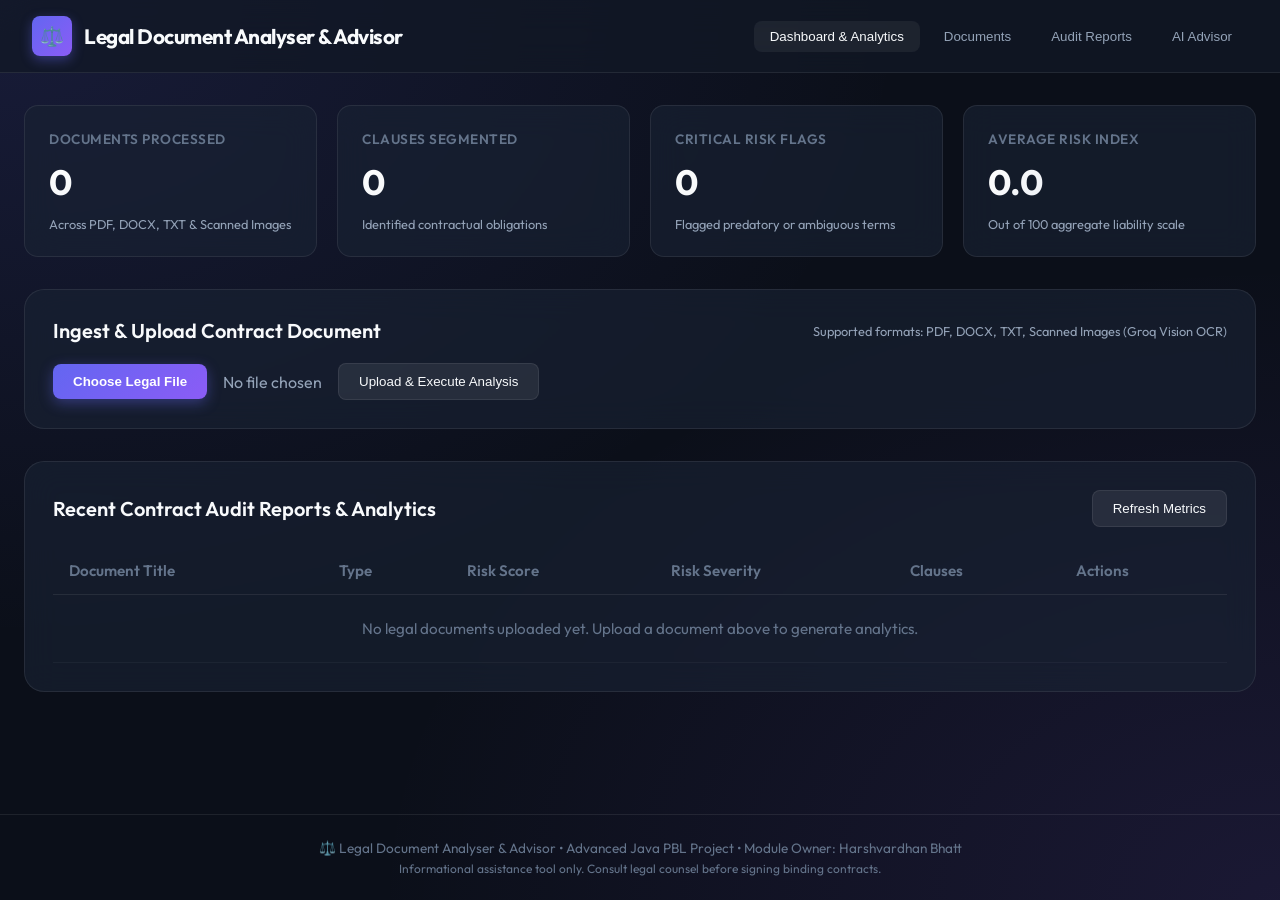
==== src/main/resources/static/index.html @ bd2c9f41 "feat(ui): create responsive dashboard shell, navigation bar, and analytics theme styles" ====
<!DOCTYPE html>
<html lang="en">
<head>
    <meta charset="UTF-8">
    <meta name="viewport" content="width=device-width, initial-scale=1.0">
    <title>Legal Document Analyser & Advisor | Dashboard & Audit Reports</title>
    <link rel="stylesheet" href="style.css">
</head>
<body>

    <!-- Header Navigation Bar -->
    <header class="app-header">
        <div class="brand">
            <div class="brand-icon">⚖️</div>
            <span>Legal Document Analyser & Advisor</span>
        </div>
        <nav class="nav-links">
            <button class="nav-btn active" id="nav-dashboard">Dashboard & Analytics</button>
            <button class="nav-btn" id="nav-documents">Documents</button>
            <button class="nav-btn" id="nav-reports">Audit Reports</button>
            <button class="nav-btn" id="nav-advisor">AI Advisor</button>
        </nav>
    </header>

    <!-- Main Container -->
    <main class="main-container">
        
        <!-- KPI Scorecards Grid -->
        <section class="kpi-grid">
            <div class="kpi-card">
                <span class="kpi-label">Documents Processed</span>
                <span class="kpi-value" id="kpi-total-docs">0</span>
                <span class="kpi-sub">Across PDF, DOCX, TXT & Scanned Images</span>
            </div>
            <div class="kpi-card">
                <span class="kpi-label">Clauses Segmented</span>
                <span class="kpi-value" id="kpi-total-clauses">0</span>
                <span class="kpi-sub">Identified contractual obligations</span>
            </div>
            <div class="kpi-card">
                <span class="kpi-label">Critical Risk Flags</span>
                <span class="kpi-value" id="kpi-high-risks" style="color: var(--status-high);">0</span>
                <span class="kpi-sub">Flagged predatory or ambiguous terms</span>
            </div>
            <div class="kpi-card">
                <span class="kpi-label">Average Risk Index</span>
                <span class="kpi-value" id="kpi-avg-score">0.0</span>
                <span class="kpi-sub">Out of 100 aggregate liability scale</span>
            </div>
        </section>

        <!-- Document Upload & Quick Analysis Section -->
        <section class="section-card">
            <div class="section-header">
                <h2 class="section-title">Ingest & Upload Contract Document</h2>
                <span class="kpi-sub">Supported formats: PDF, DOCX, TXT, Scanned Images (Groq Vision OCR)</span>
            </div>
            <div style="display: flex; gap: 16px; align-items: center;">
                <input type="file" id="file-upload-input" style="display: none;" accept=".pdf,.docx,.txt,.png,.jpg,.jpeg">
                <button class="btn-primary" onclick="document.getElementById('file-upload-input').click()">Choose Legal File</button>
                <span id="selected-file-name" style="color: var(--text-secondary);">No file chosen</span>
                <button class="btn-secondary" id="btn-upload-submit">Upload & Execute Analysis</button>
            </div>
        </section>

        <!-- Recent Documents & Audit Reports Table -->
        <section class="section-card">
            <div class="section-header">
                <h2 class="section-title">Recent Contract Audit Reports & Analytics</h2>
                <button class="btn-secondary" id="btn-refresh-analytics">Refresh Metrics</button>
            </div>
            <table class="custom-table">
                <thead>
                    <tr>
                        <th>Document Title</th>
                        <th>Type</th>
                        <th>Risk Score</th>
                        <th>Risk Severity</th>
                        <th>Clauses</th>
                        <th>Actions</th>
                    </tr>
                </thead>
                <tbody id="documents-table-body">
                    <tr>
                        <td colspan="6" style="text-align: center; color: var(--text-muted); padding: 24px;">
                            No legal documents uploaded yet. Upload a document above to generate analytics.
                        </td>
                    </tr>
                </tbody>
            </table>
        </section>

    </main>

    <!-- Footer -->
    <footer class="app-footer">
        <p>⚖️ Legal Document Analyser & Advisor • Advanced Java PBL Project • Module Owner: Harshvardhan Bhatt</p>
        <p style="font-size: 0.75rem; color: var(--text-muted); margin-top: 4px;">Informational assistance tool only. Consult legal counsel before signing binding contracts.</p>
    </footer>

    <script src="script.js"></script>
</body>
</html>
---- src/main/resources/static/style.css ----
/* 
 * Enterprise Glassmorphic Dark UI Design System
 * Authored by Harshvardhan Bhatt (Reports & Analytics Module Lead)
 */

@import url('https://fonts.googleapis.com/css2?family=Outfit:wght@300;400;500;600;700&family=JetBrains+Mono:wght@400;500&display=swap');

:root {
    --bg-primary: #0b0f19;
    --bg-surface: rgba(18, 24, 38, 0.75);
    --bg-card: rgba(26, 34, 52, 0.65);
    --bg-card-hover: rgba(34, 44, 68, 0.85);

    --border-color: rgba(255, 255, 255, 0.08);
    --border-highlight: rgba(99, 102, 241, 0.3);

    --accent-primary: #6366f1;
    --accent-glow: rgba(99, 102, 241, 0.4);
    --accent-secondary: #8b5cf6;

    --status-low: #10b981;
    --status-medium: #f59e0b;
    --status-high: #ef4444;
    --status-critical: #881337;

    --text-primary: #f8fafc;
    --text-secondary: #94a3b8;
    --text-muted: #64748b;

    --radius-sm: 8px;
    --radius-md: 14px;
    --radius-lg: 20px;

    --shadow-main: 0 10px 30px -5px rgba(0, 0, 0, 0.5);
    --backdrop-blur: blur(16px);
}

* {
    box-sizing: border-box;
    margin: 0;
    padding: 0;
}

body {
    font-family: 'Outfit', sans-serif;
    background-color: var(--bg-primary);
    background-image: 
        radial-gradient(at 0% 0%, rgba(99, 102, 241, 0.15) 0px, transparent 50%),
        radial-gradient(at 100% 100%, rgba(139, 92, 246, 0.12) 0px, transparent 50%);
    color: var(--text-primary);
    min-height: 100vh;
    display: flex;
    flex-direction: column;
}

/* Header & Navbar */
.app-header {
    background: var(--bg-surface);
    backdrop-filter: var(--backdrop-blur);
    border-bottom: 1px solid var(--border-color);
    padding: 16px 32px;
    display: flex;
    justify-content: space-between;
    align-items: center;
    position: sticky;
    top: 0;
    z-index: 100;
}

.brand {
    display: flex;
    align-items: center;
    gap: 12px;
    font-size: 1.3rem;
    font-weight: 700;
    letter-spacing: -0.5px;
}

.brand-icon {
    background: linear-gradient(135deg, var(--accent-primary), var(--accent-secondary));
    width: 40px;
    height: 40px;
    border-radius: var(--radius-sm);
    display: grid;
    place-items: center;
    font-size: 1.2rem;
    box-shadow: 0 4px 12px var(--accent-glow);
}

.nav-links {
    display: flex;
    gap: 8px;
}

.nav-btn {
    background: transparent;
    border: none;
    color: var(--text-secondary);
    padding: 8px 16px;
    border-radius: var(--radius-sm);
    font-weight: 500;
    cursor: pointer;
    transition: all 0.2s ease;
}

.nav-btn:hover, .nav-btn.active {
    color: var(--text-primary);
    background: rgba(255, 255, 255, 0.06);
}

/* Main Container */
.main-container {
    max-width: 1350px;
    width: 100%;
    margin: 32px auto;
    padding: 0 24px;
    display: flex;
    flex-direction: column;
    gap: 32px;
    flex: 1;
}

/* KPI Scorecards Grid */
.kpi-grid {
    display: grid;
    grid-template-columns: repeat(auto-fit, minmax(250px, 1fr));
    gap: 20px;
}

.kpi-card {
    background: var(--bg-card);
    backdrop-filter: var(--backdrop-blur);
    border: 1px solid var(--border-color);
    border-radius: var(--radius-md);
    padding: 24px;
    display: flex;
    flex-direction: column;
    gap: 12px;
    transition: transform 0.2s ease, border-color 0.2s ease;
}

.kpi-card:hover {
    transform: translateY(-4px);
    border-color: var(--border-highlight);
}

.kpi-label {
    font-size: 0.85rem;
    color: var(--text-muted);
    text-transform: uppercase;
    letter-spacing: 0.5px;
    font-weight: 600;
}

.kpi-value {
    font-size: 2.2rem;
    font-weight: 700;
    background: linear-gradient(135deg, #ffffff, #cbd5e1);
    -webkit-background-clip: text;
    -webkit-text-fill-color: transparent;
}

.kpi-sub {
    font-size: 0.8rem;
    color: var(--text-secondary);
}

/* Glass Section Container */
.section-card {
    background: var(--bg-card);
    backdrop-filter: var(--backdrop-blur);
    border: 1px solid var(--border-color);
    border-radius: var(--radius-lg);
    padding: 28px;
    display: flex;
    flex-direction: column;
    gap: 20px;
}

.section-header {
    display: flex;
    justify-content: space-between;
    align-items: center;
}

.section-title {
    font-size: 1.25rem;
    font-weight: 600;
}

/* Buttons */
.btn-primary {
    background: linear-gradient(135deg, var(--accent-primary), var(--accent-secondary));
    color: #fff;
    border: none;
    padding: 10px 20px;
    border-radius: var(--radius-sm);
    font-weight: 600;
    cursor: pointer;
    box-shadow: 0 4px 14px var(--accent-glow);
    transition: opacity 0.2s ease;
}

.btn-primary:hover {
    opacity: 0.9;
}

.btn-secondary {
    background: rgba(255, 255, 255, 0.08);
    color: var(--text-primary);
    border: 1px solid var(--border-color);
    padding: 10px 20px;
    border-radius: var(--radius-sm);
    font-weight: 500;
    cursor: pointer;
}

/* Status Badges */
.badge {
    padding: 4px 10px;
    border-radius: 20px;
    font-size: 0.75rem;
    font-weight: 600;
    display: inline-block;
}

.badge-low { background: rgba(16, 185, 129, 0.15); color: var(--status-low); }
.badge-medium { background: rgba(245, 158, 11, 0.15); color: var(--status-medium); }
.badge-high { background: rgba(239, 68, 68, 0.15); color: var(--status-high); }
.badge-critical { background: rgba(136, 19, 55, 0.3); color: #fda4af; }

/* Table styling */
.custom-table {
    width: 100%;
    border-collapse: collapse;
    font-size: 0.95rem;
}

.custom-table th {
    text-align: left;
    padding: 14px 16px;
    color: var(--text-muted);
    border-bottom: 1px solid var(--border-color);
    font-weight: 600;
}

.custom-table td {
    padding: 16px;
    border-bottom: 1px solid rgba(255, 255, 255, 0.04);
}

.custom-table tr:hover td {
    background: rgba(255, 255, 255, 0.02);
}

/* Footer */
.app-footer {
    text-align: center;
    padding: 24px;
    font-size: 0.85rem;
    color: var(--text-muted);
    border-top: 1px solid var(--border-color);
    margin-top: auto;
}
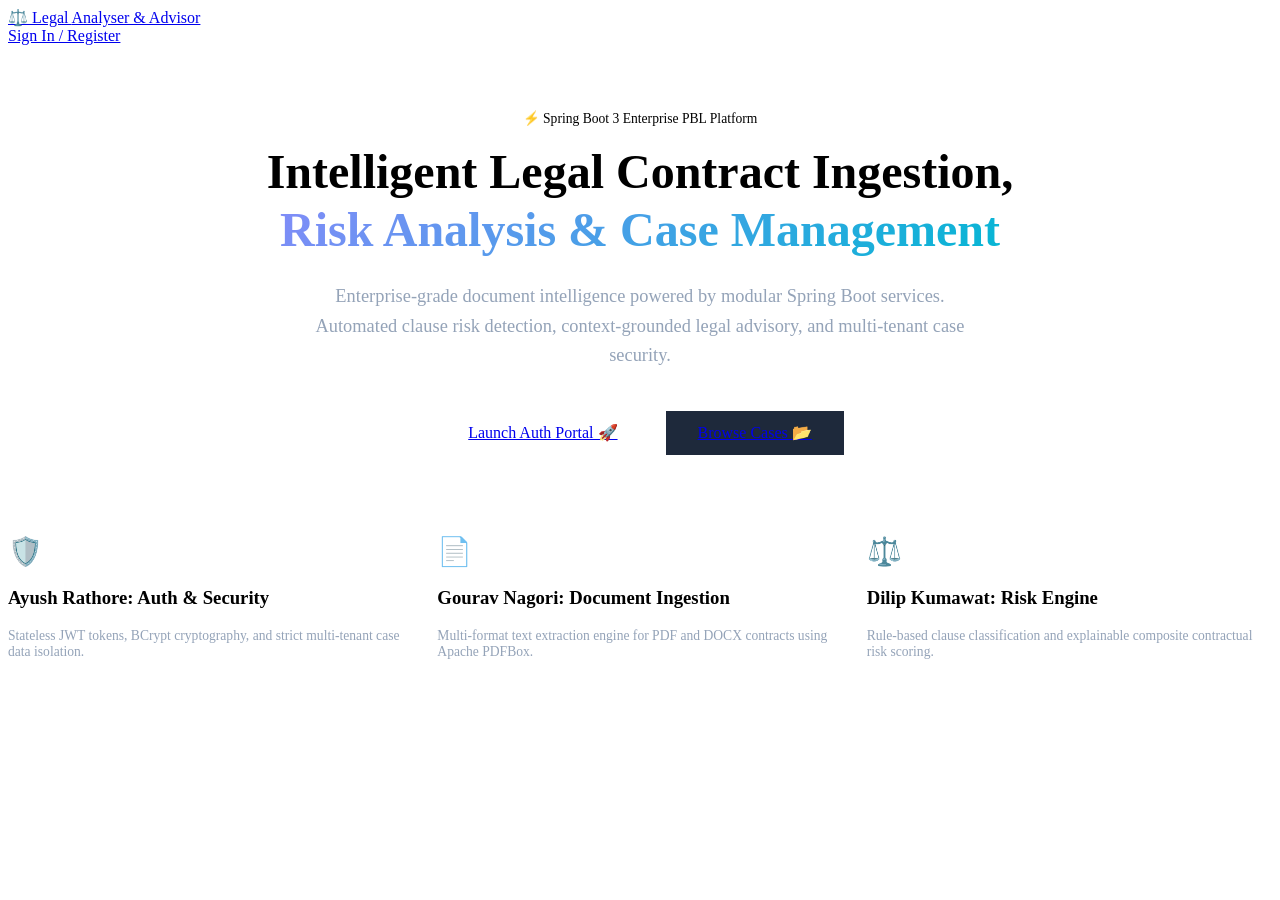
==== commit cefb9bb4: "feat(ui): add modern Auth & Case Management frontend client" ====
--- a/src/main/resources/static/index.html
+++ b/src/main/resources/static/index.html
@@ -3,101 +3,51 @@
 <head>
     <meta charset="UTF-8">
     <meta name="viewport" content="width=device-width, initial-scale=1.0">
-    <title>Legal Document Analyser & Advisor | Dashboard & Audit Reports</title>
-    <link rel="stylesheet" href="style.css">
+    <title>Legal Document Analyser & Advisor</title>
+    <link rel="stylesheet" href="/css/auth.css">
+    <link href="https://fonts.googleapis.com/css2?family=Inter:wght@400;500;600;700&display=swap" rel="stylesheet">
 </head>
 <body>
-
-    <!-- Header Navigation Bar -->
-    <header class="app-header">
-        <div class="brand">
-            <div class="brand-icon">⚖️</div>
-            <span>Legal Document Analyser & Advisor</span>
+    <header class="navbar">
+        <a href="/" class="brand">⚖️ Legal <span>Analyser & Advisor</span></a>
+        <div class="nav-links" id="nav-auth-slot">
+            <a href="/auth.html" class="btn-primary">Sign In / Register</a>
         </div>
-        <nav class="nav-links">
-            <button class="nav-btn active" id="nav-dashboard">Dashboard & Analytics</button>
-            <button class="nav-btn" id="nav-documents">Documents</button>
-            <button class="nav-btn" id="nav-reports">Audit Reports</button>
-            <button class="nav-btn" id="nav-advisor">AI Advisor</button>
-        </nav>
     </header>
 
-    <!-- Main Container -->
-    <main class="main-container">
-        
-        <!-- KPI Scorecards Grid -->
-        <section class="kpi-grid">
-            <div class="kpi-card">
-                <span class="kpi-label">Documents Processed</span>
-                <span class="kpi-value" id="kpi-total-docs">0</span>
-                <span class="kpi-sub">Across PDF, DOCX, TXT & Scanned Images</span>
+    <div class="main-container" style="text-align: center; margin-top: 4rem;">
+        <span class="badge badge-active" style="padding: 0.4rem 1rem; font-size: 0.85rem; margin-bottom: 1.5rem;">⚡ Spring Boot 3 Enterprise PBL Platform</span>
+        <h1 style="font-size: 3rem; font-weight: 800; max-width: 800px; margin: 1rem auto; line-height: 1.2;">
+            Intelligent Legal Contract Ingestion, <span style="background: linear-gradient(135deg, #818cf8, #06b6d4); -webkit-background-clip: text; -webkit-text-fill-color: transparent;">Risk Analysis & Case Management</span>
+        </h1>
+        <p style="color: #94a3b8; font-size: 1.15rem; max-width: 650px; margin: 1.5rem auto 2.5rem; line-height: 1.6;">
+            Enterprise-grade document intelligence powered by modular Spring Boot services. Automated clause risk detection, context-grounded legal advisory, and multi-tenant case security.
+        </p>
+
+        <div style="display: flex; justify-content: center; gap: 1rem;">
+            <a href="/auth.html" class="btn-primary" style="padding: 0.8rem 2rem; font-size: 1rem;">Launch Auth Portal 🚀</a>
+            <a href="/cases.html" class="btn-primary" style="padding: 0.8rem 2rem; font-size: 1rem; background: #1e293b; border: 1px solid var(--border-color);">Browse Cases 📂</a>
+        </div>
+
+        <div style="margin-top: 5rem; display: grid; grid-template-columns: repeat(auto-fit, minmax(260px, 1fr)); gap: 1.5rem; text-align: left;">
+            <div class="case-card">
+                <div style="font-size: 1.75rem; margin-bottom: 0.5rem;">🛡️</div>
+                <h3>Ayush Rathore: Auth & Security</h3>
+                <p style="color: #94a3b8; font-size: 0.85rem; margin-top: 0.5rem;">Stateless JWT tokens, BCrypt cryptography, and strict multi-tenant case data isolation.</p>
             </div>
-            <div class="kpi-card">
-                <span class="kpi-label">Clauses Segmented</span>
-                <span class="kpi-value" id="kpi-total-clauses">0</span>
-                <span class="kpi-sub">Identified contractual obligations</span>
+            <div class="case-card">
+                <div style="font-size: 1.75rem; margin-bottom: 0.5rem;">📄</div>
+                <h3>Gourav Nagori: Document Ingestion</h3>
+                <p style="color: #94a3b8; font-size: 0.85rem; margin-top: 0.5rem;">Multi-format text extraction engine for PDF and DOCX contracts using Apache PDFBox.</p>
             </div>
-            <div class="kpi-card">
-                <span class="kpi-label">Critical Risk Flags</span>
-                <span class="kpi-value" id="kpi-high-risks" style="color: var(--status-high);">0</span>
-                <span class="kpi-sub">Flagged predatory or ambiguous terms</span>
+            <div class="case-card">
+                <div style="font-size: 1.75rem; margin-bottom: 0.5rem;">⚖️</div>
+                <h3>Dilip Kumawat: Risk Engine</h3>
+                <p style="color: #94a3b8; font-size: 0.85rem; margin-top: 0.5rem;">Rule-based clause classification and explainable composite contractual risk scoring.</p>
             </div>
-            <div class="kpi-card">
-                <span class="kpi-label">Average Risk Index</span>
-                <span class="kpi-value" id="kpi-avg-score">0.0</span>
-                <span class="kpi-sub">Out of 100 aggregate liability scale</span>
-            </div>
-        </section>
+        </div>
+    </div>
 
-        <!-- Document Upload & Quick Analysis Section -->
-        <section class="section-card">
-            <div class="section-header">
-                <h2 class="section-title">Ingest & Upload Contract Document</h2>
-                <span class="kpi-sub">Supported formats: PDF, DOCX, TXT, Scanned Images (Groq Vision OCR)</span>
-            </div>
-            <div style="display: flex; gap: 16px; align-items: center;">
-                <input type="file" id="file-upload-input" style="display: none;" accept=".pdf,.docx,.txt,.png,.jpg,.jpeg">
-                <button class="btn-primary" onclick="document.getElementById('file-upload-input').click()">Choose Legal File</button>
-                <span id="selected-file-name" style="color: var(--text-secondary);">No file chosen</span>
-                <button class="btn-secondary" id="btn-upload-submit">Upload & Execute Analysis</button>
-            </div>
-        </section>
-
-        <!-- Recent Documents & Audit Reports Table -->
-        <section class="section-card">
-            <div class="section-header">
-                <h2 class="section-title">Recent Contract Audit Reports & Analytics</h2>
-                <button class="btn-secondary" id="btn-refresh-analytics">Refresh Metrics</button>
-            </div>
-            <table class="custom-table">
-                <thead>
-                    <tr>
-                        <th>Document Title</th>
-                        <th>Type</th>
-                        <th>Risk Score</th>
-                        <th>Risk Severity</th>
-                        <th>Clauses</th>
-                        <th>Actions</th>
-                    </tr>
-                </thead>
-                <tbody id="documents-table-body">
-                    <tr>
-                        <td colspan="6" style="text-align: center; color: var(--text-muted); padding: 24px;">
-                            No legal documents uploaded yet. Upload a document above to generate analytics.
-                        </td>
-                    </tr>
-                </tbody>
-            </table>
-        </section>
-
-    </main>
-
-    <!-- Footer -->
-    <footer class="app-footer">
-        <p>⚖️ Legal Document Analyser & Advisor • Advanced Java PBL Project • Module Owner: Harshvardhan Bhatt</p>
-        <p style="font-size: 0.75rem; color: var(--text-muted); margin-top: 4px;">Informational assistance tool only. Consult legal counsel before signing binding contracts.</p>
-    </footer>
-
-    <script src="script.js"></script>
+    <script src="/js/auth.js"></script>
 </body>
 </html>
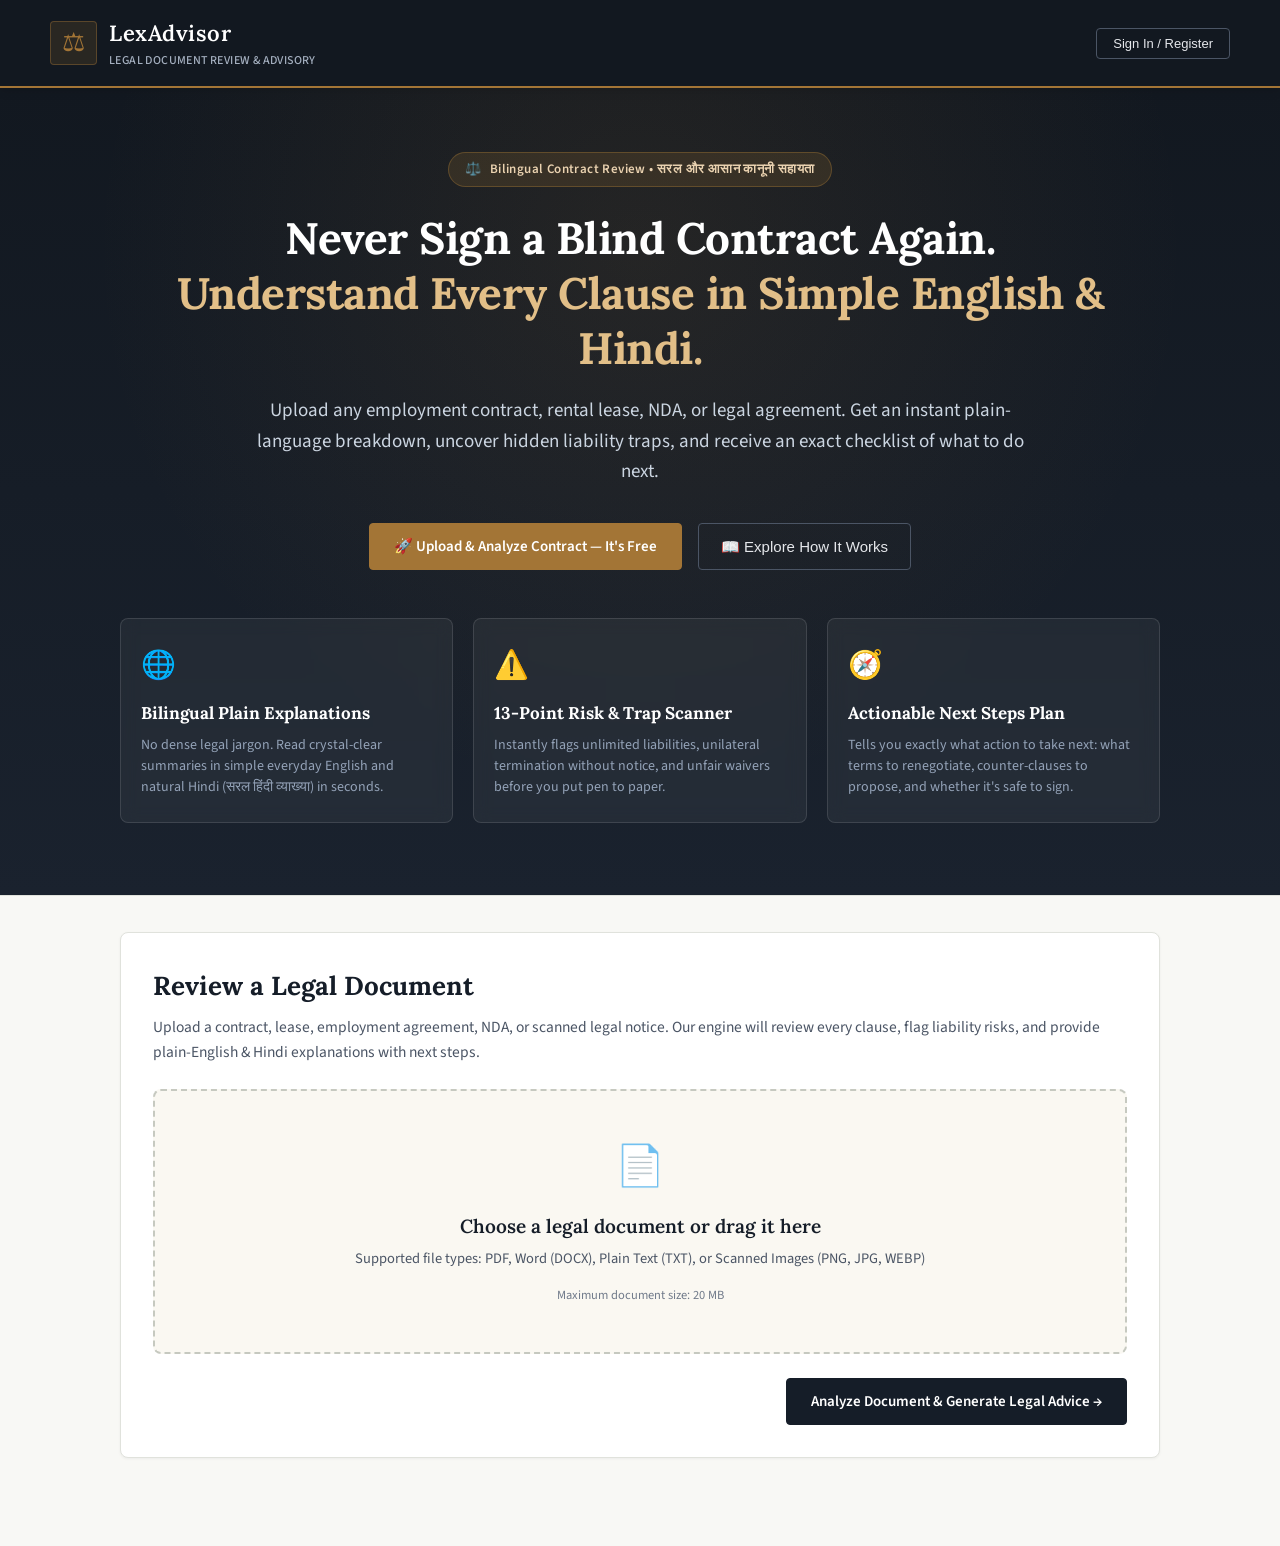
==== commit aa37dec0: "feat(ui): launch LexAdvisor landing page, classy hero section, bilingual tabs and next steps plan" ====
--- a/src/main/resources/static/index.html
+++ b/src/main/resources/static/index.html
@@ -3,51 +3,353 @@
 <head>
     <meta charset="UTF-8">
     <meta name="viewport" content="width=device-width, initial-scale=1.0">
-    <title>Legal Document Analyser & Advisor</title>
-    <link rel="stylesheet" href="/css/auth.css">
-    <link href="https://fonts.googleapis.com/css2?family=Inter:wght@400;500;600;700&display=swap" rel="stylesheet">
+    <title>LexAdvisor | Simple English & Hindi Legal Analysis, Risk Audit & Next Steps</title>
+    <link rel="stylesheet" href="style.css">
+    <link rel="preconnect" href="https://fonts.googleapis.com">
+    <link rel="preconnect" href="https://fonts.gstatic.com" crossorigin>
+    <link href="https://fonts.googleapis.com/css2?family=Lora:ital,wght@0,400;0,500;0,600;0,700;1,400;1,500;1,600&family=Noto+Sans+Devanagari:wght@400;500;600;700&family=Source+Sans+3:wght@300;400;500;600;700&display=swap" rel="stylesheet">
 </head>
 <body>
-    <header class="navbar">
-        <a href="/" class="brand">⚖️ Legal <span>Analyser & Advisor</span></a>
-        <div class="nav-links" id="nav-auth-slot">
-            <a href="/auth.html" class="btn-primary">Sign In / Register</a>
+
+    <!-- Professional Legal Header -->
+    <header class="site-header">
+        <div class="header-container">
+            <a href="/" class="brand-wrapper">
+                <div class="brand-crest">⚖</div>
+                <div class="brand-info">
+                    <h1>LexAdvisor</h1>
+                    <p>Legal Document Review & Advisory</p>
+                </div>
+            </a>
+            <div class="user-nav-slot" id="nav-user-slot">
+                <button class="btn-header-outline" id="nav-auth-toggle" onclick="showAuthView()">Sign In / Register</button>
+            </div>
         </div>
     </header>
 
-    <div class="main-container" style="text-align: center; margin-top: 4rem;">
-        <span class="badge badge-active" style="padding: 0.4rem 1rem; font-size: 0.85rem; margin-bottom: 1.5rem;">⚡ Spring Boot 3 Enterprise PBL Platform</span>
-        <h1 style="font-size: 3rem; font-weight: 800; max-width: 800px; margin: 1rem auto; line-height: 1.2;">
-            Intelligent Legal Contract Ingestion, <span style="background: linear-gradient(135deg, #818cf8, #06b6d4); -webkit-background-clip: text; -webkit-text-fill-color: transparent;">Risk Analysis & Case Management</span>
-        </h1>
-        <p style="color: #94a3b8; font-size: 1.15rem; max-width: 650px; margin: 1.5rem auto 2.5rem; line-height: 1.6;">
-            Enterprise-grade document intelligence powered by modular Spring Boot services. Automated clause risk detection, context-grounded legal advisory, and multi-tenant case security.
-        </p>
-
-        <div style="display: flex; justify-content: center; gap: 1rem;">
-            <a href="/auth.html" class="btn-primary" style="padding: 0.8rem 2rem; font-size: 1rem;">Launch Auth Portal 🚀</a>
-            <a href="/cases.html" class="btn-primary" style="padding: 0.8rem 2rem; font-size: 1rem; background: #1e293b; border: 1px solid var(--border-color);">Browse Cases 📂</a>
+    <!-- ====================================================================== -->
+    <!-- COOL, CLASSY & EYE-CATCHY HERO SECTION                                  -->
+    <!-- ====================================================================== -->
+    <section class="hero-section" id="hero-section">
+        <div class="hero-container">
+            <div class="hero-badge-pill">
+                <span>⚖️</span>
+                <span>Bilingual Contract Review • सरल और आसान कानूनी सहायता</span>
+            </div>
+
+            <h2 class="hero-title">
+                Never Sign a Blind Contract Again.<br>
+                <span>Understand Every Clause in Simple English & Hindi.</span>
+            </h2>
+
+            <p class="hero-subtitle">
+                Upload any employment contract, rental lease, NDA, or legal agreement. 
+                Get an instant plain-language breakdown, uncover hidden liability traps, and receive an exact checklist of what to do next.
+            </p>
+
+            <div class="hero-cta-group">
+                <button class="btn btn-gold" onclick="scrollToUpload()">
+                    🚀 Upload & Analyze Contract — It's Free
+                </button>
+                <button class="btn-header-outline" onclick="scrollToFeatures()" style="padding: 12px 22px; font-size: 15px;">
+                    📖 Explore How It Works
+                </button>
+            </div>
+
+            <!-- 3 High Impact Feature Pillars -->
+            <div class="hero-features-grid" id="features-section">
+                <div class="hero-feature-card">
+                    <span class="feature-card-icon">🌐</span>
+                    <h3>Bilingual Plain Explanations</h3>
+                    <p>No dense legal jargon. Read crystal-clear summaries in simple everyday English and natural Hindi (सरल हिंदी व्याख्या) in seconds.</p>
+                </div>
+                <div class="hero-feature-card">
+                    <span class="feature-card-icon">⚠️</span>
+                    <h3>13-Point Risk & Trap Scanner</h3>
+                    <p>Instantly flags unlimited liabilities, unilateral termination without notice, and unfair waivers before you put pen to paper.</p>
+                </div>
+                <div class="hero-feature-card">
+                    <span class="feature-card-icon">🧭</span>
+                    <h3>Actionable Next Steps Plan</h3>
+                    <p>Tells you exactly what action to take next: what terms to renegotiate, counter-clauses to propose, and whether it's safe to sign.</p>
+                </div>
+            </div>
         </div>
-
-        <div style="margin-top: 5rem; display: grid; grid-template-columns: repeat(auto-fit, minmax(260px, 1fr)); gap: 1.5rem; text-align: left;">
-            <div class="case-card">
-                <div style="font-size: 1.75rem; margin-bottom: 0.5rem;">🛡️</div>
-                <h3>Ayush Rathore: Auth & Security</h3>
-                <p style="color: #94a3b8; font-size: 0.85rem; margin-top: 0.5rem;">Stateless JWT tokens, BCrypt cryptography, and strict multi-tenant case data isolation.</p>
-            </div>
-            <div class="case-card">
-                <div style="font-size: 1.75rem; margin-bottom: 0.5rem;">📄</div>
-                <h3>Gourav Nagori: Document Ingestion</h3>
-                <p style="color: #94a3b8; font-size: 0.85rem; margin-top: 0.5rem;">Multi-format text extraction engine for PDF and DOCX contracts using Apache PDFBox.</p>
-            </div>
-            <div class="case-card">
-                <div style="font-size: 1.75rem; margin-bottom: 0.5rem;">⚖️</div>
-                <h3>Dilip Kumawat: Risk Engine</h3>
-                <p style="color: #94a3b8; font-size: 0.85rem; margin-top: 0.5rem;">Rule-based clause classification and explainable composite contractual risk scoring.</p>
-            </div>
-        </div>
-    </div>
-
-    <script src="/js/auth.js"></script>
+    </section>
+
+    <!-- ====================================================================== -->
+    <!-- MAIN WORKSPACE & INTERACTIVE APPLICATION CONTAINER                      -->
+    <!-- ====================================================================== -->
+    <main class="app-container" id="workspace-container">
+
+        <!-- ================================================================== -->
+        <!-- VIEW 1: AUTHENTICATION (Sign In / Register / Guest Access)         -->
+        <!-- ================================================================== -->
+        <section class="auth-wrapper" id="auth-view" style="display: none;">
+            <div class="card">
+                <div class="auth-header">
+                    <h2 id="auth-heading">Sign In to LexAdvisor</h2>
+                    <p id="auth-subheading">Access contract clause auditing and actionable legal advice.</p>
+                </div>
+
+                <div class="auth-tabs">
+                    <button class="auth-tab-btn active" id="tab-login" onclick="switchAuthTab('login')">Sign In</button>
+                    <button class="auth-tab-btn" id="tab-register" onclick="switchAuthTab('register')">Create Account</button>
+                </div>
+
+                <div id="auth-alert" class="alert-message"></div>
+
+                <!-- Sign In Form -->
+                <form id="form-login" onsubmit="handleLoginSubmit(event)">
+                    <div class="form-group">
+                        <label for="login-email">Email Address</label>
+                        <input type="email" id="login-email" class="form-control" required placeholder="name@organization.com" autocomplete="email">
+                    </div>
+                    <div class="form-group">
+                        <label for="login-password">Password</label>
+                        <input type="password" id="login-password" class="form-control" required placeholder="••••••••" autocomplete="current-password">
+                    </div>
+                    <button type="submit" class="btn btn-primary" style="width: 100%; margin-top: 10px;" id="btn-login-submit">
+                        Sign In
+                    </button>
+                </form>
+
+                <!-- Register Form -->
+                <form id="form-register" style="display: none;" onsubmit="handleRegisterSubmit(event)">
+                    <div class="form-group">
+                        <label for="reg-name">Full Legal Name</label>
+                        <input type="text" id="reg-name" class="form-control" required placeholder="Gourav Nagori" autocomplete="name">
+                    </div>
+                    <div class="form-group">
+                        <label for="reg-email">Email Address</label>
+                        <input type="email" id="reg-email" class="form-control" required placeholder="name@organization.com" autocomplete="email">
+                    </div>
+                    <div class="form-group">
+                        <label for="reg-password">Password (minimum 6 characters)</label>
+                        <input type="password" id="reg-password" class="form-control" minlength="6" required placeholder="••••••••" autocomplete="new-password">
+                    </div>
+                    <button type="submit" class="btn btn-primary" style="width: 100%; margin-top: 10px;" id="btn-register-submit">
+                        Create Account & Continue
+                    </button>
+                </form>
+
+                <p class="auth-note">
+                    Confidential contract parsing with multi-format OCR and rule-based risk advisory.
+                </p>
+                
+                <div style="text-align: center; margin-top: 20px; border-top: 1px solid var(--color-border); padding-top: 16px;">
+                    <button type="button" class="btn btn-outline btn-sm" onclick="bypassAuthForReview()" style="font-size: 13.5px; color: var(--color-text-muted);">
+                        Continue as Guest Reviewer →
+                    </button>
+                </div>
+            </div>
+        </section>
+
+        <!-- ================================================================== -->
+        <!-- VIEW 2: LEGAL WORKSPACE (Upload & Advisory Report)                -->
+        <!-- ================================================================== -->
+        <section id="workspace-view">
+
+            <!-- STEP 1: Upload Card -->
+            <div class="card" id="upload-card">
+                <div class="workspace-intro">
+                    <h2>Review a Legal Document</h2>
+                    <p>Upload a contract, lease, employment agreement, NDA, or scanned legal notice. Our engine will review every clause, flag liability risks, and provide plain-English & Hindi explanations with next steps.</p>
+                </div>
+
+                <!-- Dropzone -->
+                <div class="upload-dropzone" id="dropzone" onclick="triggerFileInput()">
+                    <div class="upload-icon">📄</div>
+                    <h3>Choose a legal document or drag it here</h3>
+                    <p>Supported file types: PDF, Word (DOCX), Plain Text (TXT), or Scanned Images (PNG, JPG, WEBP)</p>
+                    <span class="format-hints">Maximum document size: 20 MB</span>
+
+                    <input type="file" id="file-input" style="display: none;" accept=".pdf,.docx,.txt,image/png,image/jpeg,image/webp">
+
+                    <!-- Selected File Pill -->
+                    <div class="file-selected-badge" id="file-badge">
+                        <div class="file-selected-info">
+                            <span style="font-size: 22px;">📎</span>
+                            <div>
+                                <div class="file-selected-name" id="file-name-text">filename.pdf</div>
+                                <div class="file-selected-size" id="file-size-text">0 KB</div>
+                            </div>
+                        </div>
+                        <button type="button" class="btn btn-outline btn-sm" onclick="clearSelectedFile(event)" style="padding: 4px 10px;">Change</button>
+                    </div>
+                </div>
+
+                <div style="display: flex; justify-content: flex-end;">
+                    <button type="button" class="btn btn-primary" id="btn-start-analysis" onclick="executeUploadAndAnalysis()" disabled>
+                        Analyze Document & Generate Legal Advice →
+                    </button>
+                </div>
+            </div>
+
+            <!-- In-Progress Spinner Card -->
+            <div class="card analysis-progress-card" id="progress-card">
+                <div class="spinner"></div>
+                <div class="progress-title" id="progress-step-title">Analyzing Legal Document...</div>
+                <p class="progress-status" id="progress-step-detail">Extracting text, segmenting clauses, formulating bilingual explanations, and planning next steps.</p>
+            </div>
+
+            <!-- STEP 2: Legal Analysis, Bilingual Explanation & Advisory Report -->
+            <div class="report-view" id="report-view">
+                
+                <!-- Action Verdict Banner -->
+                <div class="verdict-banner" id="rep-verdict-banner">
+                    <div class="verdict-info">
+                        <h3 id="rep-verdict-title">ACTION VERDICT</h3>
+                        <p id="rep-verdict-desc">Recommended immediate action regarding this agreement.</p>
+                    </div>
+                    <span class="score-badge" id="rep-verdict-badge">VERDICT</span>
+                </div>
+
+                <!-- Report Header & Risk Score Card -->
+                <div class="card">
+                    <div class="doc-meta-bar">
+                        <div class="doc-title-block">
+                            <span class="doc-type-pill" id="rep-doc-type">LEGAL CONTRACT</span>
+                            <h2 id="rep-doc-title" style="margin-top: 6px;">Document Title</h2>
+                            <p style="font-size: 13.5px; color: var(--color-text-muted);" id="rep-doc-meta">Analyzed on —</p>
+                        </div>
+                        <div>
+                            <button class="btn btn-outline btn-sm" onclick="resetToUploadView()">
+                                ↺ Upload Another Document
+                            </button>
+                        </div>
+                    </div>
+
+                    <!-- Risk Scorecard -->
+                    <div class="risk-scorecard">
+                        <div class="score-display">
+                            <div class="score-label">Overall Risk Score</div>
+                            <div class="score-number" id="rep-score-num">0</div>
+                            <span class="score-badge" id="rep-score-badge">LOW RISK</span>
+                        </div>
+                        <div class="executive-summary-block">
+                            <h4>Legal Posture Summary</h4>
+                            <p class="executive-summary-text" id="rep-executive-summary">
+                                Summary analysis will appear here...
+                            </p>
+                        </div>
+                    </div>
+
+                    <!-- Summary Metrics Strip -->
+                    <div class="stats-grid">
+                        <div class="stat-box">
+                            <div class="stat-num" id="stat-total-clauses">0</div>
+                            <div class="stat-label">Clauses Reviewed</div>
+                        </div>
+                        <div class="stat-box">
+                            <div class="stat-num" id="stat-critical-risks" style="color: var(--color-risk-critical-text);">0</div>
+                            <div class="stat-label">Critical Red Flags</div>
+                        </div>
+                        <div class="stat-box">
+                            <div class="stat-num" id="stat-high-risks" style="color: var(--color-risk-high-text);">0</div>
+                            <div class="stat-label">High Priority Risks</div>
+                        </div>
+                        <div class="stat-box">
+                            <div class="stat-num" id="stat-clean-clauses" style="color: var(--color-risk-low-text);">0</div>
+                            <div class="stat-label">Standard Clauses</div>
+                        </div>
+                    </div>
+                </div>
+
+                <!-- ========================================================== -->
+                <!-- BILINGUAL EASY EXPLANATION (ENGLISH & HINDI)               -->
+                <!-- ========================================================== -->
+                <div class="bilingual-section">
+                    <div class="bilingual-header">
+                        <div class="bilingual-header-title">
+                            <h3>Complete Document Explanation</h3>
+                            <p>Explained in clear, everyday language without complex legal jargon.</p>
+                        </div>
+                        <div class="language-tabs">
+                            <button class="lang-tab-btn active" id="btn-lang-en" onclick="switchLanguage('en')">
+                                🇬🇧 Simple English
+                            </button>
+                            <button class="lang-tab-btn" id="btn-lang-hi" onclick="switchLanguage('hi')">
+                                🇮🇳 सरल हिंदी व्याख्या (Hindi)
+                            </button>
+                        </div>
+                    </div>
+                    <div class="bilingual-body">
+                        <!-- English Panel -->
+                        <div class="explanation-panel active" id="panel-explanation-en">
+                            <div class="english-text" id="text-explanation-en">
+                                Generating easy English explanation...
+                            </div>
+                        </div>
+                        <!-- Hindi Panel -->
+                        <div class="explanation-panel" id="panel-explanation-hi">
+                            <div class="hindi-text" id="text-explanation-hi">
+                                सरल हिंदी व्याख्या लोड हो रही है...
+                            </div>
+                        </div>
+                    </div>
+                </div>
+
+                <!-- ========================================================== -->
+                <!-- ACTIONABLE NEXT STEPS CHECKLIST (WHAT TO DO NEXT)          -->
+                <!-- ========================================================== -->
+                <div class="next-steps-card">
+                    <div class="next-steps-header">
+                        <h3>🧭 Recommended Next Steps & Action Plan</h3>
+                        <p>Follow this checklist of concrete actions to take according to this document before or after signing.</p>
+                    </div>
+                    <div class="next-steps-list" id="next-steps-container">
+                        <!-- Populated dynamically -->
+                    </div>
+                </div>
+
+                <!-- ========================================================== -->
+                <!-- CLAUSE-BY-CLAUSE AUDIT & ADVISORY SECTION                 -->
+                <!-- ========================================================== -->
+                <div class="card">
+                    <div class="advisory-section-header">
+                        <h3>Actionable Legal Advisory & Clause Analysis</h3>
+                        <p>Detailed legal findings with quoted contract clauses, risk rationales, and recommended counter-clauses or negotiation points.</p>
+                    </div>
+
+                    <!-- Tab Switcher -->
+                    <div class="view-filter-tabs">
+                        <button class="filter-tab active" id="tab-show-risks" onclick="switchReportTab('risks')">
+                            Flagged Risks & Advisory (<span id="count-risks-tab">0</span>)
+                        </button>
+                        <button class="filter-tab" id="tab-show-all" onclick="switchReportTab('all')">
+                            All Document Clauses (<span id="count-all-tab">0</span>)
+                        </button>
+                    </div>
+
+                    <!-- Flagged Risks & Legal Advice Cards Container -->
+                    <div id="advisory-cards-list">
+                        <!-- Dynamically populated -->
+                    </div>
+
+                    <!-- Full Clause By Clause Container (toggled) -->
+                    <div id="all-clauses-list" style="display: none;">
+                        <!-- Dynamically populated -->
+                    </div>
+
+                    <!-- Actions Toolbar -->
+                    <div class="report-action-bar">
+                        <button class="btn btn-outline" onclick="resetToUploadView()">
+                            ← Upload Another Document
+                        </button>
+                        <button class="btn btn-primary" onclick="window.print()">
+                            🖨️ Print / Save Advisory Memo
+                        </button>
+                    </div>
+                </div>
+
+            </div>
+
+        </section>
+
+    </main>
+
+    <!-- Client Application Logic -->
+    <script src="script.js"></script>
 </body>
 </html>
--- a/src/main/resources/static/style.css
+++ b/src/main/resources/static/style.css
@@ -0,0 +1,1251 @@
+/* ==============================================================================
+   LEXADVISOR — CLASSY & EYE-CATCHY LEGAL TECH DESIGN SYSTEM
+   Editorial Elegance, Trustworthy Aesthetic, High Impact Hero
+   Color Palette: Deep Executive Slate, Heritage Brass, Warm Paper & Linen
+   Authentic Design with No Cheap Neon AI Tropes
+   ============================================================================== */
+
+@import url('https://fonts.googleapis.com/css2?family=Lora:ital,wght@0,400;0,500;0,600;0,700;1,400;1,500;1,600&family=Source+Sans+3:wght@300;400;500;600;700&family=Noto+Sans+Devanagari:wght@400;500;600;700&display=swap');
+
+:root {
+    /* Surfaces */
+    --color-bg-page: #F8F8F5;
+    --color-bg-card: #FFFFFF;
+    --color-bg-subtle: #F0F0EB;
+    --color-bg-quote: #FAF8F2;
+    --color-bg-hindi: #FFFBF5;
+    
+    /* Executive & Heritage Accents */
+    --color-header-bg: #121820;
+    --color-header-text: #F3F4F6;
+    --color-brand-gold: #A37536;
+    --color-brand-gold-hover: #865E26;
+    --color-brand-gold-subtle: rgba(163, 117, 54, 0.12);
+    
+    --color-primary: #151D28;
+    --color-primary-hover: #0A0F15;
+    --color-primary-text: #FFFFFF;
+    
+    /* Text Hierarchy */
+    --color-text-main: #18202C;
+    --color-text-muted: #4B5565;
+    --color-text-light: #707A8A;
+    
+    /* Borders */
+    --color-border: #E0E2DC;
+    --color-border-dark: #C6C9C0;
+    --color-border-focus: #151D28;
+    
+    /* Action & Risk Indicators */
+    --color-risk-critical-bg: #FDF2F2;
+    --color-risk-critical-border: #F6B8B8;
+    --color-risk-critical-text: #8A1E1E;
+    
+    --color-risk-high-bg: #FEF4EE;
+    --color-risk-high-border: #F8C8B2;
+    --color-risk-high-text: #9E3C14;
+    
+    --color-risk-medium-bg: #FFF9EB;
+    --color-risk-medium-border: #FCE1A8;
+    --color-risk-medium-text: #8A5C00;
+    
+    --color-risk-low-bg: #F1F7F3;
+    --color-risk-low-border: #CBE3D2;
+    --color-risk-low-text: #1C5933;
+    
+    /* Typography */
+    --font-serif: 'Lora', Georgia, 'Times New Roman', serif;
+    --font-sans: 'Source Sans 3', -apple-system, BlinkMacSystemFont, 'Segoe UI', Roboto, sans-serif;
+    --font-hindi: 'Noto Sans Devanagari', 'Source Sans 3', sans-serif;
+    
+    /* Radius & Shadows */
+    --radius-sm: 4px;
+    --radius-md: 8px;
+    --radius-lg: 12px;
+    --shadow-sm: 0 1px 3px rgba(18, 24, 32, 0.05);
+    --shadow-md: 0 4px 16px rgba(18, 24, 32, 0.08);
+    --shadow-lg: 0 10px 30px rgba(18, 24, 32, 0.12);
+}
+
+/* Base Reset */
+*, *::before, *::after {
+    box-sizing: border-box;
+    margin: 0;
+    padding: 0;
+}
+
+html {
+    scroll-behavior: smooth;
+}
+
+body {
+    background-color: var(--color-bg-page);
+    color: var(--color-text-main);
+    font-family: var(--font-sans);
+    font-size: 16px;
+    line-height: 1.6;
+    -webkit-font-smoothing: antialiased;
+    min-height: 100vh;
+    display: flex;
+    flex-direction: column;
+}
+
+/* --------------------------------------------------------------------------
+   Header & Navigation Bar
+   -------------------------------------------------------------------------- */
+.site-header {
+    background-color: var(--color-header-bg);
+    color: var(--color-header-text);
+    border-bottom: 2px solid var(--color-brand-gold);
+    padding: 16px 28px;
+    position: sticky;
+    top: 0;
+    z-index: 100;
+    box-shadow: 0 2px 10px rgba(0, 0, 0, 0.15);
+}
+
+.header-container {
+    max-width: 1180px;
+    margin: 0 auto;
+    display: flex;
+    justify-content: space-between;
+    align-items: center;
+}
+
+.brand-wrapper {
+    display: flex;
+    align-items: center;
+    gap: 12px;
+    text-decoration: none;
+    color: inherit;
+}
+
+.brand-crest {
+    font-size: 26px;
+    line-height: 1;
+    color: var(--color-brand-gold);
+    background: rgba(163, 117, 54, 0.16);
+    padding: 8px 11px;
+    border-radius: var(--radius-sm);
+    border: 1px solid rgba(163, 117, 54, 0.4);
+}
+
+.brand-info h1 {
+    font-family: var(--font-serif);
+    font-size: 22px;
+    font-weight: 600;
+    letter-spacing: 0.5px;
+    color: #FFFFFF;
+}
+
+.brand-info p {
+    font-size: 12px;
+    color: #A5B0C0;
+    letter-spacing: 0.4px;
+    text-transform: uppercase;
+    font-weight: 500;
+}
+
+.user-nav-slot {
+    display: flex;
+    align-items: center;
+    gap: 14px;
+}
+
+.user-status-text {
+    font-size: 14px;
+    color: #D1D5DB;
+}
+
+.user-status-text strong {
+    color: #FFFFFF;
+    font-weight: 600;
+}
+
+/* --------------------------------------------------------------------------
+   Buttons & Links
+   -------------------------------------------------------------------------- */
+.btn {
+    display: inline-flex;
+    align-items: center;
+    justify-content: center;
+    gap: 8px;
+    padding: 12px 24px;
+    font-family: var(--font-sans);
+    font-size: 15px;
+    font-weight: 600;
+    border-radius: var(--radius-sm);
+    cursor: pointer;
+    transition: all 0.2s ease;
+    text-decoration: none;
+    border: 1px solid transparent;
+}
+
+.btn-primary {
+    background-color: var(--color-primary);
+    color: var(--color-primary-text);
+    border-color: var(--color-primary);
+}
+
+.btn-primary:hover {
+    background-color: var(--color-primary-hover);
+    border-color: var(--color-primary-hover);
+    transform: translateY(-1px);
+    box-shadow: 0 4px 12px rgba(21, 29, 40, 0.2);
+}
+
+.btn-gold {
+    background-color: var(--color-brand-gold);
+    color: #FFFFFF;
+    border-color: var(--color-brand-gold);
+}
+
+.btn-gold:hover {
+    background-color: var(--color-brand-gold-hover);
+    border-color: var(--color-brand-gold-hover);
+    transform: translateY(-1px);
+    box-shadow: 0 4px 12px rgba(163, 117, 54, 0.3);
+}
+
+.btn-outline {
+    background-color: transparent;
+    color: var(--color-primary);
+    border-color: var(--color-border-dark);
+}
+
+.btn-outline:hover {
+    background-color: var(--color-bg-subtle);
+    border-color: var(--color-primary);
+}
+
+.btn-sm {
+    padding: 7px 14px;
+    font-size: 13px;
+}
+
+.btn-header-outline {
+    background-color: transparent;
+    color: #E5E7EB;
+    border: 1px solid #4B5565;
+    padding: 7px 16px;
+    font-size: 13px;
+    border-radius: var(--radius-sm);
+    cursor: pointer;
+    transition: all 0.2s ease;
+}
+
+.btn-header-outline:hover {
+    background-color: #242E3C;
+    border-color: var(--color-brand-gold);
+    color: #FFFFFF;
+}
+
+/* --------------------------------------------------------------------------
+   HERO SECTION (Classy, Eye-Catchy & Authoritative)
+   -------------------------------------------------------------------------- */
+.hero-section {
+    background: linear-gradient(180deg, #121820 0%, #1A222E 100%);
+    color: #FFFFFF;
+    padding: 64px 24px 72px;
+    border-bottom: 1px solid var(--color-border);
+    position: relative;
+    overflow: hidden;
+}
+
+.hero-section::before {
+    content: '';
+    position: absolute;
+    top: 0; left: 0; right: 0; bottom: 0;
+    background: radial-gradient(circle at 50% 20%, rgba(163, 117, 54, 0.12) 0%, transparent 60%);
+    pointer-events: none;
+}
+
+.hero-container {
+    max-width: 1040px;
+    margin: 0 auto;
+    text-align: center;
+    position: relative;
+    z-index: 2;
+}
+
+.hero-badge-pill {
+    display: inline-flex;
+    align-items: center;
+    gap: 8px;
+    padding: 6px 16px;
+    border-radius: 9999px;
+    background-color: rgba(163, 117, 54, 0.18);
+    border: 1px solid rgba(163, 117, 54, 0.4);
+    color: #EAD2B0;
+    font-size: 13px;
+    font-weight: 600;
+    letter-spacing: 0.4px;
+    margin-bottom: 24px;
+}
+
+.hero-title {
+    font-family: var(--font-serif);
+    font-size: 44px;
+    font-weight: 700;
+    line-height: 1.25;
+    letter-spacing: -0.5px;
+    margin-bottom: 20px;
+    color: #FFFFFF;
+}
+
+.hero-title span {
+    color: #E2BF88;
+}
+
+.hero-subtitle {
+    font-size: 19px;
+    line-height: 1.6;
+    color: #CBD5E1;
+    max-width: 780px;
+    margin: 0 auto 36px;
+    font-weight: 400;
+}
+
+.hero-cta-group {
+    display: flex;
+    justify-content: center;
+    gap: 16px;
+    flex-wrap: wrap;
+    margin-bottom: 48px;
+}
+
+/* Hero Feature Cards (3 Pillars) */
+.hero-features-grid {
+    display: grid;
+    grid-template-columns: repeat(3, 1fr);
+    gap: 20px;
+    text-align: left;
+    margin-top: 24px;
+}
+
+.hero-feature-card {
+    background-color: rgba(255, 255, 255, 0.05);
+    border: 1px solid rgba(255, 255, 255, 0.12);
+    border-radius: var(--radius-md);
+    padding: 24px 20px;
+    backdrop-filter: blur(8px);
+    transition: all 0.2s ease;
+}
+
+.hero-feature-card:hover {
+    background-color: rgba(255, 255, 255, 0.08);
+    border-color: rgba(163, 117, 54, 0.4);
+    transform: translateY(-2px);
+}
+
+.feature-card-icon {
+    font-size: 28px;
+    margin-bottom: 12px;
+    display: inline-block;
+}
+
+.hero-feature-card h3 {
+    font-family: var(--font-serif);
+    font-size: 17px;
+    color: #FFFFFF;
+    margin-bottom: 8px;
+}
+
+.hero-feature-card p {
+    font-size: 14px;
+    color: #94A3B8;
+    line-height: 1.5;
+}
+
+/* --------------------------------------------------------------------------
+   App Container & Cards
+   -------------------------------------------------------------------------- */
+.app-container {
+    max-width: 1080px;
+    width: 100%;
+    margin: 36px auto 60px;
+    padding: 0 20px;
+    flex: 1;
+}
+
+.card {
+    background-color: var(--color-bg-card);
+    border: 1px solid var(--color-border);
+    border-radius: var(--radius-md);
+    box-shadow: var(--shadow-sm);
+    padding: 32px;
+    margin-bottom: 28px;
+}
+
+/* --------------------------------------------------------------------------
+   Authentication Form
+   -------------------------------------------------------------------------- */
+.auth-wrapper {
+    max-width: 480px;
+    margin: 32px auto;
+}
+
+.auth-header {
+    text-align: center;
+    margin-bottom: 24px;
+}
+
+.auth-header h2 {
+    font-family: var(--font-serif);
+    font-size: 26px;
+    color: var(--color-primary);
+    margin-bottom: 6px;
+}
+
+.auth-header p {
+    font-size: 14.5px;
+    color: var(--color-text-muted);
+}
+
+.auth-tabs {
+    display: flex;
+    border-bottom: 1px solid var(--color-border);
+    margin-bottom: 24px;
+}
+
+.auth-tab-btn {
+    flex: 1;
+    background: transparent;
+    border: none;
+    border-bottom: 2px solid transparent;
+    padding: 10px 0;
+    font-family: var(--font-sans);
+    font-size: 15px;
+    font-weight: 600;
+    color: var(--color-text-muted);
+    cursor: pointer;
+    transition: all 0.15s ease;
+}
+
+.auth-tab-btn.active {
+    color: var(--color-primary);
+    border-bottom-color: var(--color-brand-gold);
+}
+
+.form-group {
+    margin-bottom: 18px;
+}
+
+.form-group label {
+    display: block;
+    font-size: 14px;
+    font-weight: 600;
+    color: var(--color-text-main);
+    margin-bottom: 6px;
+}
+
+.form-control {
+    width: 100%;
+    padding: 11px 14px;
+    font-family: var(--font-sans);
+    font-size: 15px;
+    border: 1px solid var(--color-border-dark);
+    border-radius: var(--radius-sm);
+    background-color: #FFFFFF;
+    color: var(--color-text-main);
+    transition: border-color 0.15s ease;
+}
+
+.form-control:focus {
+    outline: none;
+    border-color: var(--color-border-focus);
+    box-shadow: 0 0 0 1px var(--color-border-focus);
+}
+
+.auth-note {
+    font-size: 13px;
+    color: var(--color-text-light);
+    text-align: center;
+    margin-top: 16px;
+}
+
+.alert-message {
+    padding: 11px 14px;
+    border-radius: var(--radius-sm);
+    font-size: 14px;
+    margin-bottom: 18px;
+    display: none;
+}
+
+.alert-error {
+    background-color: var(--color-risk-critical-bg);
+    border: 1px solid var(--color-risk-critical-border);
+    color: var(--color-risk-critical-text);
+}
+
+.alert-success {
+    background-color: var(--color-risk-low-bg);
+    border: 1px solid var(--color-risk-low-border);
+    color: var(--color-risk-low-text);
+}
+
+/* --------------------------------------------------------------------------
+   Upload Workspace
+   -------------------------------------------------------------------------- */
+.workspace-intro {
+    margin-bottom: 24px;
+}
+
+.workspace-intro h2 {
+    font-family: var(--font-serif);
+    font-size: 26px;
+    color: var(--color-primary);
+    margin-bottom: 8px;
+}
+
+.workspace-intro p {
+    color: var(--color-text-muted);
+    font-size: 15.5px;
+}
+
+.upload-dropzone {
+    border: 2px dashed var(--color-border-dark);
+    border-radius: var(--radius-md);
+    background-color: var(--color-bg-quote);
+    padding: 44px 24px;
+    text-align: center;
+    cursor: pointer;
+    transition: all 0.2s ease;
+    margin-bottom: 24px;
+}
+
+.upload-dropzone:hover, .upload-dropzone.drag-active {
+    border-color: var(--color-brand-gold);
+    background-color: #FFFFFF;
+}
+
+.upload-icon {
+    font-size: 40px;
+    margin-bottom: 12px;
+    color: var(--color-brand-gold);
+}
+
+.upload-dropzone h3 {
+    font-family: var(--font-serif);
+    font-size: 19px;
+    font-weight: 600;
+    color: var(--color-primary);
+    margin-bottom: 6px;
+}
+
+.upload-dropzone p {
+    font-size: 14.5px;
+    color: var(--color-text-muted);
+    margin-bottom: 12px;
+}
+
+.upload-dropzone .format-hints {
+    font-size: 12.5px;
+    color: var(--color-text-light);
+}
+
+.file-selected-badge {
+    display: none;
+    background-color: #FFFFFF;
+    border: 1px solid var(--color-border);
+    border-radius: var(--radius-sm);
+    padding: 12px 18px;
+    margin-top: 16px;
+    text-align: left;
+    align-items: center;
+    justify-content: space-between;
+}
+
+.file-selected-info {
+    display: flex;
+    align-items: center;
+    gap: 12px;
+}
+
+.file-selected-name {
+    font-weight: 600;
+    color: var(--color-primary);
+    font-size: 15px;
+}
+
+.file-selected-size {
+    font-size: 12.5px;
+    color: var(--color-text-light);
+}
+
+/* --------------------------------------------------------------------------
+   Loading / Progress State
+   -------------------------------------------------------------------------- */
+.analysis-progress-card {
+    display: none;
+    text-align: center;
+    padding: 48px 24px;
+}
+
+.spinner {
+    width: 40px;
+    height: 40px;
+    border: 3px solid var(--color-border);
+    border-top-color: var(--color-brand-gold);
+    border-radius: 50%;
+    animation: spin 0.8s linear infinite;
+    margin: 0 auto 18px;
+}
+
+@keyframes spin {
+    to { transform: rotate(360deg); }
+}
+
+.progress-title {
+    font-family: var(--font-serif);
+    font-size: 20px;
+    font-weight: 600;
+    color: var(--color-primary);
+    margin-bottom: 8px;
+}
+
+.progress-status {
+    font-size: 15px;
+    color: var(--color-text-muted);
+}
+
+/* --------------------------------------------------------------------------
+   ANALYSIS & ADVISORY REPORT VIEW
+   -------------------------------------------------------------------------- */
+.report-view {
+    display: none;
+}
+
+/* Verdict Banner */
+.verdict-banner {
+    display: flex;
+    align-items: center;
+    justify-content: space-between;
+    padding: 18px 24px;
+    border-radius: var(--radius-md);
+    margin-bottom: 24px;
+    border-left: 6px solid;
+}
+
+.verdict-banner.critical {
+    background-color: var(--color-risk-critical-bg);
+    border-color: var(--color-risk-critical-text);
+    color: var(--color-risk-critical-text);
+}
+
+.verdict-banner.caution {
+    background-color: var(--color-risk-high-bg);
+    border-color: var(--color-risk-high-text);
+    color: var(--color-risk-high-text);
+}
+
+.verdict-banner.safe {
+    background-color: var(--color-risk-low-bg);
+    border-color: var(--color-risk-low-text);
+    color: var(--color-risk-low-text);
+}
+
+.verdict-info h3 {
+    font-family: var(--font-serif);
+    font-size: 18px;
+    font-weight: 700;
+    letter-spacing: 0.3px;
+    margin-bottom: 4px;
+}
+
+.verdict-info p {
+    font-size: 14px;
+    opacity: 0.95;
+}
+
+.doc-meta-bar {
+    display: flex;
+    justify-content: space-between;
+    align-items: flex-start;
+    border-bottom: 1px solid var(--color-border);
+    padding-bottom: 18px;
+    margin-bottom: 22px;
+}
+
+.doc-title-block h2 {
+    font-family: var(--font-serif);
+    font-size: 24px;
+    color: var(--color-primary);
+    margin-bottom: 4px;
+}
+
+.doc-type-pill {
+    display: inline-block;
+    padding: 3px 10px;
+    border-radius: var(--radius-sm);
+    font-size: 12px;
+    font-weight: 700;
+    text-transform: uppercase;
+    letter-spacing: 0.5px;
+    background-color: var(--color-bg-subtle);
+    color: var(--color-text-main);
+    border: 1px solid var(--color-border);
+}
+
+/* Risk Scorecard Meter */
+.risk-scorecard {
+    display: grid;
+    grid-template-columns: 200px 1fr;
+    gap: 28px;
+    align-items: center;
+    background-color: var(--color-bg-quote);
+    border: 1px solid var(--color-border);
+    border-radius: var(--radius-md);
+    padding: 22px 26px;
+    margin-bottom: 26px;
+}
+
+.score-display {
+    text-align: center;
+    border-right: 1px solid var(--color-border);
+    padding-right: 22px;
+}
+
+.score-number {
+    font-family: var(--font-serif);
+    font-size: 44px;
+    font-weight: 700;
+    line-height: 1;
+    margin-bottom: 6px;
+    color: var(--color-primary);
+}
+
+.score-label {
+    font-size: 12px;
+    text-transform: uppercase;
+    letter-spacing: 0.5px;
+    color: var(--color-text-light);
+    font-weight: 600;
+    margin-bottom: 8px;
+}
+
+.score-badge {
+    display: inline-block;
+    padding: 4px 12px;
+    font-size: 13px;
+    font-weight: 700;
+    border-radius: var(--radius-sm);
+    text-transform: uppercase;
+    letter-spacing: 0.5px;
+}
+
+.score-badge.critical {
+    background-color: var(--color-risk-critical-bg);
+    color: var(--color-risk-critical-text);
+    border: 1px solid var(--color-risk-critical-border);
+}
+
+.score-badge.high {
+    background-color: var(--color-risk-high-bg);
+    color: var(--color-risk-high-text);
+    border: 1px solid var(--color-risk-high-border);
+}
+
+.score-badge.medium {
+    background-color: var(--color-risk-medium-bg);
+    color: var(--color-risk-medium-text);
+    border: 1px solid var(--color-risk-medium-border);
+}
+
+.score-badge.low {
+    background-color: var(--color-risk-low-bg);
+    color: var(--color-risk-low-text);
+    border: 1px solid var(--color-risk-low-border);
+}
+
+/* Metric Boxes */
+.stats-grid {
+    display: grid;
+    grid-template-columns: repeat(4, 1fr);
+    gap: 16px;
+    margin-bottom: 30px;
+}
+
+.stat-box {
+    background-color: var(--color-bg-card);
+    border: 1px solid var(--color-border);
+    border-radius: var(--radius-sm);
+    padding: 16px;
+    text-align: center;
+}
+
+.stat-num {
+    font-family: var(--font-serif);
+    font-size: 26px;
+    font-weight: 700;
+    color: var(--color-primary);
+}
+
+.stat-label {
+    font-size: 12px;
+    color: var(--color-text-muted);
+    font-weight: 600;
+    text-transform: uppercase;
+    letter-spacing: 0.3px;
+}
+
+/* --------------------------------------------------------------------------
+   BILINGUAL EXPLANATIONS (ENGLISH & HINDI)
+   -------------------------------------------------------------------------- */
+.bilingual-section {
+    background-color: var(--color-bg-card);
+    border: 1px solid var(--color-border);
+    border-radius: var(--radius-md);
+    margin-bottom: 28px;
+    overflow: hidden;
+    box-shadow: var(--shadow-sm);
+}
+
+.bilingual-header {
+    background-color: var(--color-bg-subtle);
+    border-bottom: 1px solid var(--color-border);
+    padding: 16px 24px;
+    display: flex;
+    justify-content: space-between;
+    align-items: center;
+}
+
+.bilingual-header-title h3 {
+    font-family: var(--font-serif);
+    font-size: 18px;
+    color: var(--color-primary);
+    margin-bottom: 2px;
+}
+
+.bilingual-header-title p {
+    font-size: 13.5px;
+    color: var(--color-text-muted);
+}
+
+.language-tabs {
+    display: flex;
+    gap: 8px;
+}
+
+.lang-tab-btn {
+    background-color: #FFFFFF;
+    border: 1px solid var(--color-border-dark);
+    padding: 7px 16px;
+    font-family: var(--font-sans);
+    font-size: 13.5px;
+    font-weight: 600;
+    border-radius: var(--radius-sm);
+    cursor: pointer;
+    transition: all 0.15s ease;
+    color: var(--color-text-muted);
+}
+
+.lang-tab-btn.active {
+    background-color: var(--color-primary);
+    color: #FFFFFF;
+    border-color: var(--color-primary);
+}
+
+.bilingual-body {
+    padding: 24px;
+}
+
+.explanation-panel {
+    display: none;
+    line-height: 1.7;
+    font-size: 15.5px;
+}
+
+.explanation-panel.active {
+    display: block;
+}
+
+.hindi-text {
+    font-family: var(--font-hindi);
+    font-size: 16.5px;
+    line-height: 1.8;
+    color: #1F2937;
+    background-color: var(--color-bg-hindi);
+    padding: 20px;
+    border-radius: var(--radius-sm);
+    border-left: 4px solid var(--color-brand-gold);
+}
+
+.english-text {
+    font-size: 15.5px;
+    color: #1F2937;
+    background-color: var(--color-bg-quote);
+    padding: 20px;
+    border-radius: var(--radius-sm);
+    border-left: 4px solid var(--color-primary);
+}
+
+/* --------------------------------------------------------------------------
+   ACTIONABLE NEXT STEPS CHECKLIST
+   -------------------------------------------------------------------------- */
+.next-steps-card {
+    background-color: #FFFFFF;
+    border: 1px solid var(--color-border);
+    border-radius: var(--radius-md);
+    padding: 28px;
+    margin-bottom: 28px;
+    box-shadow: var(--shadow-sm);
+}
+
+.next-steps-header {
+    margin-bottom: 20px;
+}
+
+.next-steps-header h3 {
+    font-family: var(--font-serif);
+    font-size: 20px;
+    color: var(--color-primary);
+    margin-bottom: 4px;
+}
+
+.next-steps-header p {
+    font-size: 14.5px;
+    color: var(--color-text-muted);
+}
+
+.next-steps-list {
+    display: flex;
+    flex-direction: column;
+    gap: 14px;
+}
+
+.next-step-item {
+    display: flex;
+    align-items: flex-start;
+    gap: 16px;
+    background-color: #FBFBFA;
+    border: 1px solid var(--color-border);
+    border-radius: var(--radius-sm);
+    padding: 16px 20px;
+    transition: all 0.15s ease;
+}
+
+.next-step-item:hover {
+    border-color: var(--color-brand-gold);
+    background-color: #FFFFFF;
+}
+
+.next-step-badge {
+    background-color: var(--color-primary);
+    color: #FFFFFF;
+    font-size: 13px;
+    font-weight: 700;
+    min-width: 28px;
+    height: 28px;
+    border-radius: 50%;
+    display: flex;
+    align-items: center;
+    justify-content: center;
+    margin-top: 1px;
+}
+
+.next-step-text {
+    font-size: 15px;
+    color: var(--color-text-main);
+    line-height: 1.5;
+}
+
+/* --------------------------------------------------------------------------
+   Actionable Legal Advisory Cards
+   -------------------------------------------------------------------------- */
+.advisory-section-header {
+    margin-bottom: 18px;
+}
+
+.advisory-section-header h3 {
+    font-family: var(--font-serif);
+    font-size: 20px;
+    color: var(--color-primary);
+    margin-bottom: 4px;
+}
+
+.advisory-section-header p {
+    font-size: 14px;
+    color: var(--color-text-muted);
+}
+
+.view-filter-tabs {
+    display: flex;
+    gap: 10px;
+    margin-bottom: 22px;
+}
+
+.filter-tab {
+    background-color: transparent;
+    border: 1px solid var(--color-border-dark);
+    padding: 7px 16px;
+    font-family: var(--font-sans);
+    font-size: 13.5px;
+    font-weight: 600;
+    border-radius: var(--radius-sm);
+    color: var(--color-text-muted);
+    cursor: pointer;
+    transition: all 0.15s ease;
+}
+
+.filter-tab.active {
+    background-color: var(--color-primary);
+    color: #FFFFFF;
+    border-color: var(--color-primary);
+}
+
+.advisory-card {
+    background-color: #FFFFFF;
+    border: 1px solid var(--color-border);
+    border-radius: var(--radius-md);
+    margin-bottom: 20px;
+    overflow: hidden;
+    box-shadow: var(--shadow-sm);
+}
+
+.advisory-card.critical {
+    border-left: 5px solid var(--color-risk-critical-text);
+}
+
+.advisory-card.high {
+    border-left: 5px solid var(--color-risk-high-text);
+}
+
+.advisory-card.medium {
+    border-left: 5px solid var(--color-risk-medium-text);
+}
+
+.advisory-card.low {
+    border-left: 5px solid var(--color-risk-low-text);
+}
+
+.advisory-card-header {
+    padding: 14px 20px;
+    background-color: #FAF9F6;
+    border-bottom: 1px solid var(--color-border);
+    display: flex;
+    justify-content: space-between;
+    align-items: center;
+}
+
+.advisory-title-wrap {
+    display: flex;
+    align-items: center;
+    gap: 10px;
+}
+
+.advisory-title {
+    font-family: var(--font-serif);
+    font-size: 16.5px;
+    font-weight: 600;
+    color: var(--color-primary);
+}
+
+.severity-pill {
+    padding: 3px 9px;
+    font-size: 11px;
+    font-weight: 700;
+    text-transform: uppercase;
+    letter-spacing: 0.5px;
+    border-radius: var(--radius-sm);
+}
+
+.severity-pill.critical {
+    background-color: var(--color-risk-critical-bg);
+    color: var(--color-risk-critical-text);
+    border: 1px solid var(--color-risk-critical-border);
+}
+
+.severity-pill.high {
+    background-color: var(--color-risk-high-bg);
+    color: var(--color-risk-high-text);
+    border: 1px solid var(--color-risk-high-border);
+}
+
+.severity-pill.medium {
+    background-color: var(--color-risk-medium-bg);
+    color: var(--color-risk-medium-text);
+    border: 1px solid var(--color-risk-medium-border);
+}
+
+.severity-pill.low {
+    background-color: var(--color-risk-low-bg);
+    color: var(--color-risk-low-text);
+    border: 1px solid var(--color-risk-low-border);
+}
+
+.advisory-card-body {
+    padding: 20px;
+}
+
+.clause-quote-box {
+    background-color: var(--color-bg-quote);
+    border-left: 3px solid var(--color-brand-gold);
+    padding: 14px 18px;
+    margin-bottom: 16px;
+    font-family: var(--font-serif);
+    font-style: italic;
+    font-size: 14.5px;
+    color: #2D3748;
+    line-height: 1.6;
+}
+
+.clause-quote-label {
+    font-family: var(--font-sans);
+    font-style: normal;
+    font-size: 11.5px;
+    text-transform: uppercase;
+    font-weight: 700;
+    color: var(--color-brand-gold);
+    letter-spacing: 0.5px;
+    margin-bottom: 4px;
+}
+
+.advisory-detail-group {
+    margin-bottom: 14px;
+}
+
+.advisory-detail-label {
+    font-size: 13px;
+    font-weight: 700;
+    color: var(--color-primary);
+    text-transform: uppercase;
+    letter-spacing: 0.3px;
+    margin-bottom: 4px;
+}
+
+.advisory-explanation-text {
+    font-size: 14.5px;
+    color: var(--color-text-muted);
+    line-height: 1.55;
+}
+
+.actionable-advice-box {
+    background-color: #F4F8F5;
+    border: 1px solid #D1E5D7;
+    border-radius: var(--radius-sm);
+    padding: 14px 18px;
+    margin-top: 14px;
+}
+
+.actionable-advice-header {
+    display: flex;
+    align-items: center;
+    gap: 6px;
+    font-size: 13px;
+    font-weight: 700;
+    color: #19522E;
+    text-transform: uppercase;
+    letter-spacing: 0.3px;
+    margin-bottom: 6px;
+}
+
+.actionable-advice-text {
+    font-size: 14.5px;
+    color: #1A3824;
+    line-height: 1.55;
+}
+
+/* All Clauses Segment View */
+.clause-item-card {
+    background-color: #FFFFFF;
+    border: 1px solid var(--color-border);
+    border-radius: var(--radius-sm);
+    padding: 16px 20px;
+    margin-bottom: 12px;
+}
+
+.clause-item-header {
+    display: flex;
+    justify-content: space-between;
+    margin-bottom: 6px;
+}
+
+.clause-item-num {
+    font-size: 12px;
+    font-weight: 700;
+    color: var(--color-brand-gold);
+    text-transform: uppercase;
+}
+
+.clause-item-type {
+    font-size: 12px;
+    color: var(--color-text-light);
+}
+
+.clause-item-text {
+    font-size: 14.5px;
+    color: var(--color-text-main);
+    line-height: 1.55;
+}
+
+/* Report Action Toolbar */
+.report-action-bar {
+    display: flex;
+    justify-content: space-between;
+    align-items: center;
+    padding-top: 24px;
+    border-top: 1px solid var(--color-border);
+    margin-top: 28px;
+}
+
+/* Toast Notice */
+.toast-notice {
+    position: fixed;
+    bottom: 24px;
+    right: 24px;
+    background-color: var(--color-primary);
+    color: #FFFFFF;
+    padding: 12px 22px;
+    border-radius: var(--radius-sm);
+    box-shadow: var(--shadow-lg);
+    font-size: 14px;
+    font-weight: 500;
+    border-left: 3px solid var(--color-brand-gold);
+    z-index: 999;
+}
+
+/* Responsive adjustments */
+@media (max-width: 860px) {
+    .hero-features-grid {
+        grid-template-columns: 1fr;
+    }
+    .stats-grid {
+        grid-template-columns: repeat(2, 1fr);
+    }
+    .risk-scorecard {
+        grid-template-columns: 1fr;
+    }
+    .score-display {
+        border-right: none;
+        border-bottom: 1px solid var(--color-border);
+        padding-right: 0;
+        padding-bottom: 16px;
+    }
+    .hero-title {
+        font-size: 32px;
+    }
+    .bilingual-header {
+        flex-direction: column;
+        gap: 12px;
+        align-items: flex-start;
+    }
+}
+
+/* Clean Print Styles for Advisory Memo */
+@media print {
+    .site-header, .hero-section, .upload-dropzone, .report-action-bar, .view-filter-tabs, .language-tabs, .btn {
+        display: none !important;
+    }
+    body {
+        background-color: #FFFFFF;
+    }
+    .card {
+        box-shadow: none;
+        border: none;
+        padding: 0;
+    }
+    .advisory-card, .next-steps-card, .bilingual-section {
+        page-break-inside: avoid;
+    }
+}
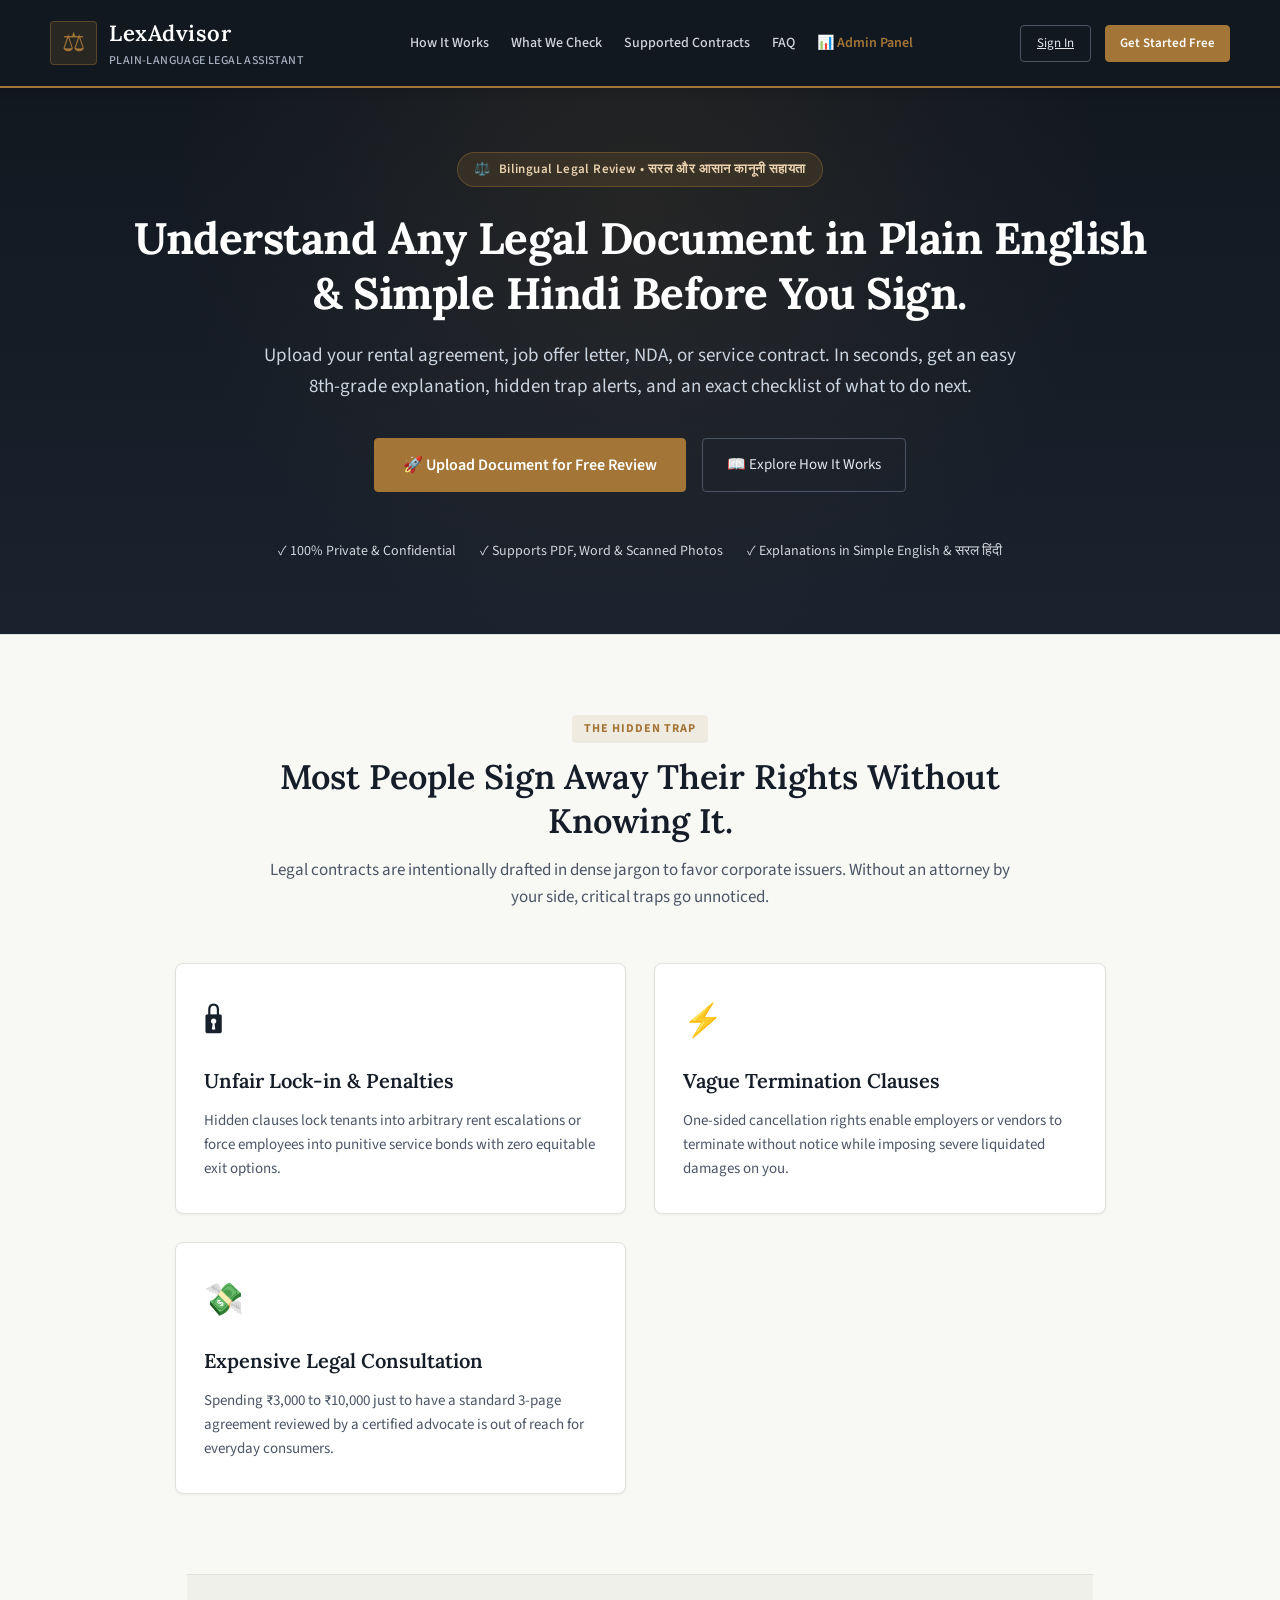
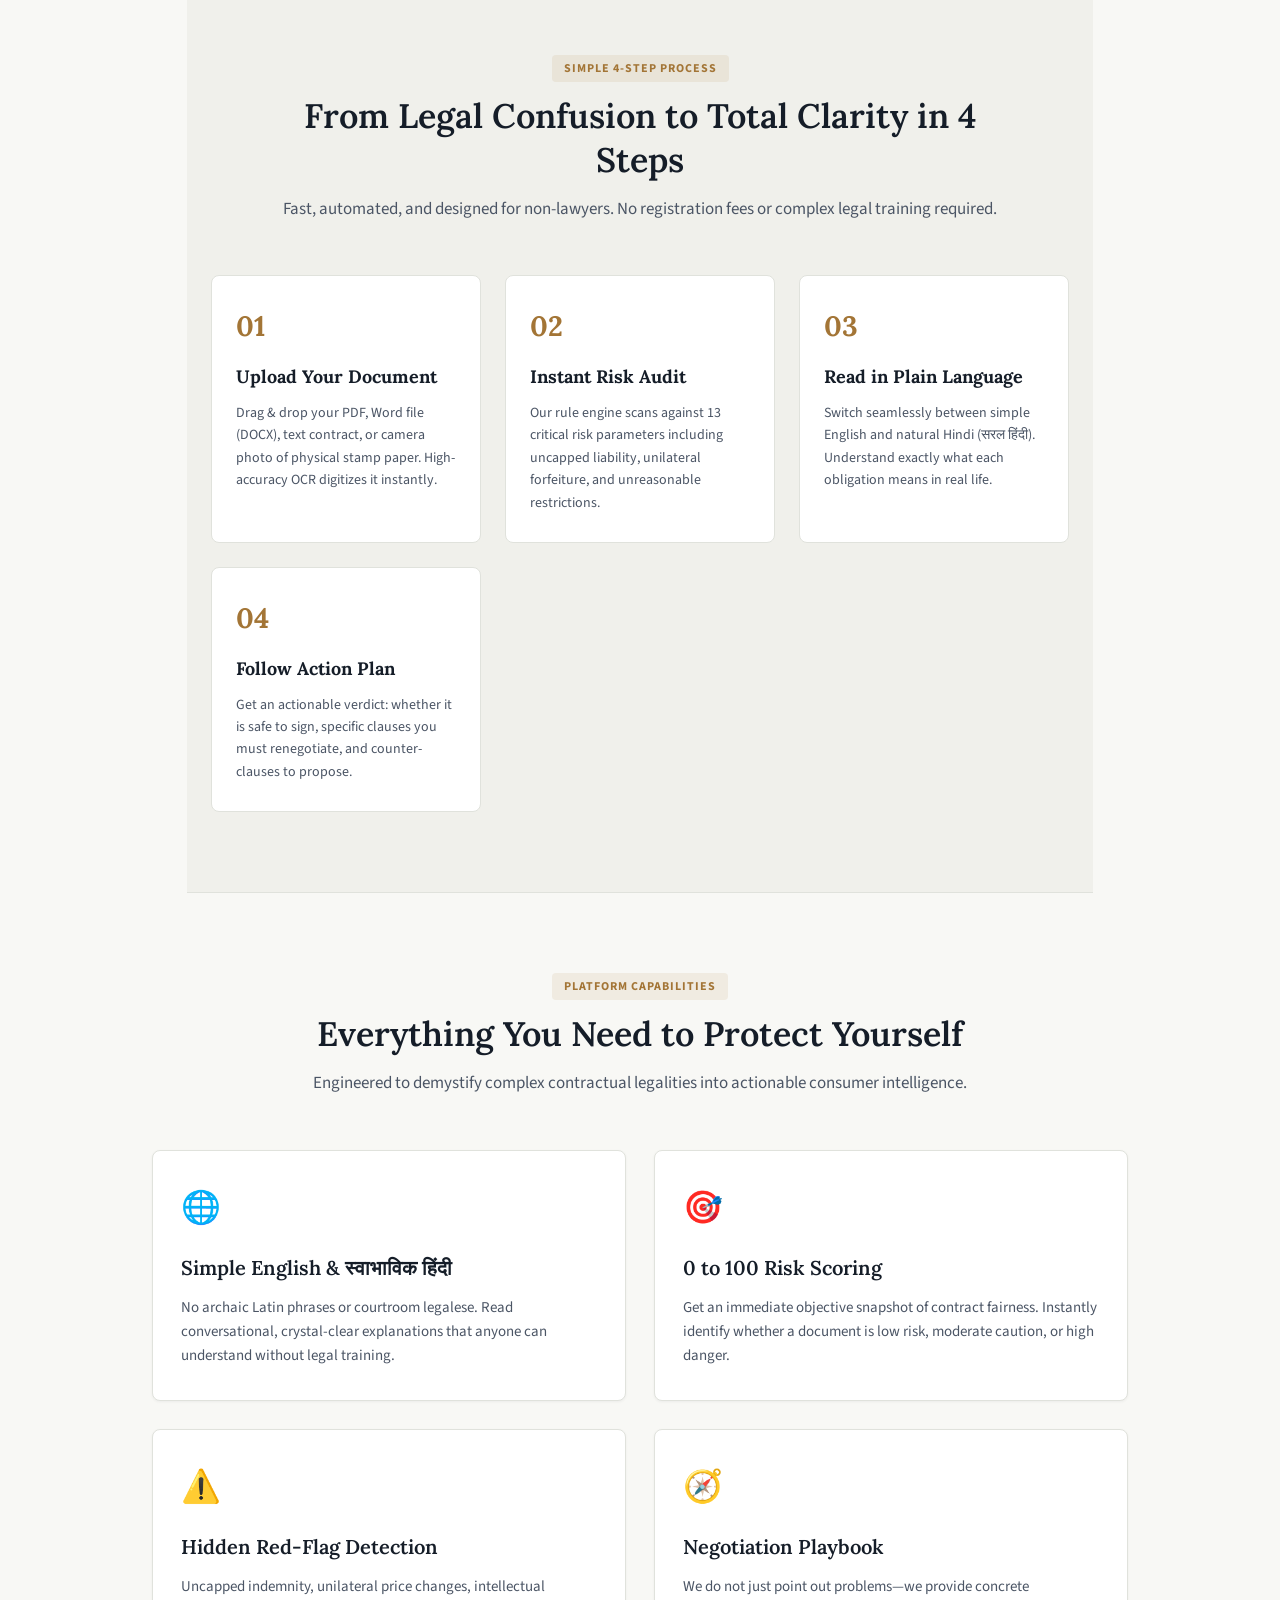
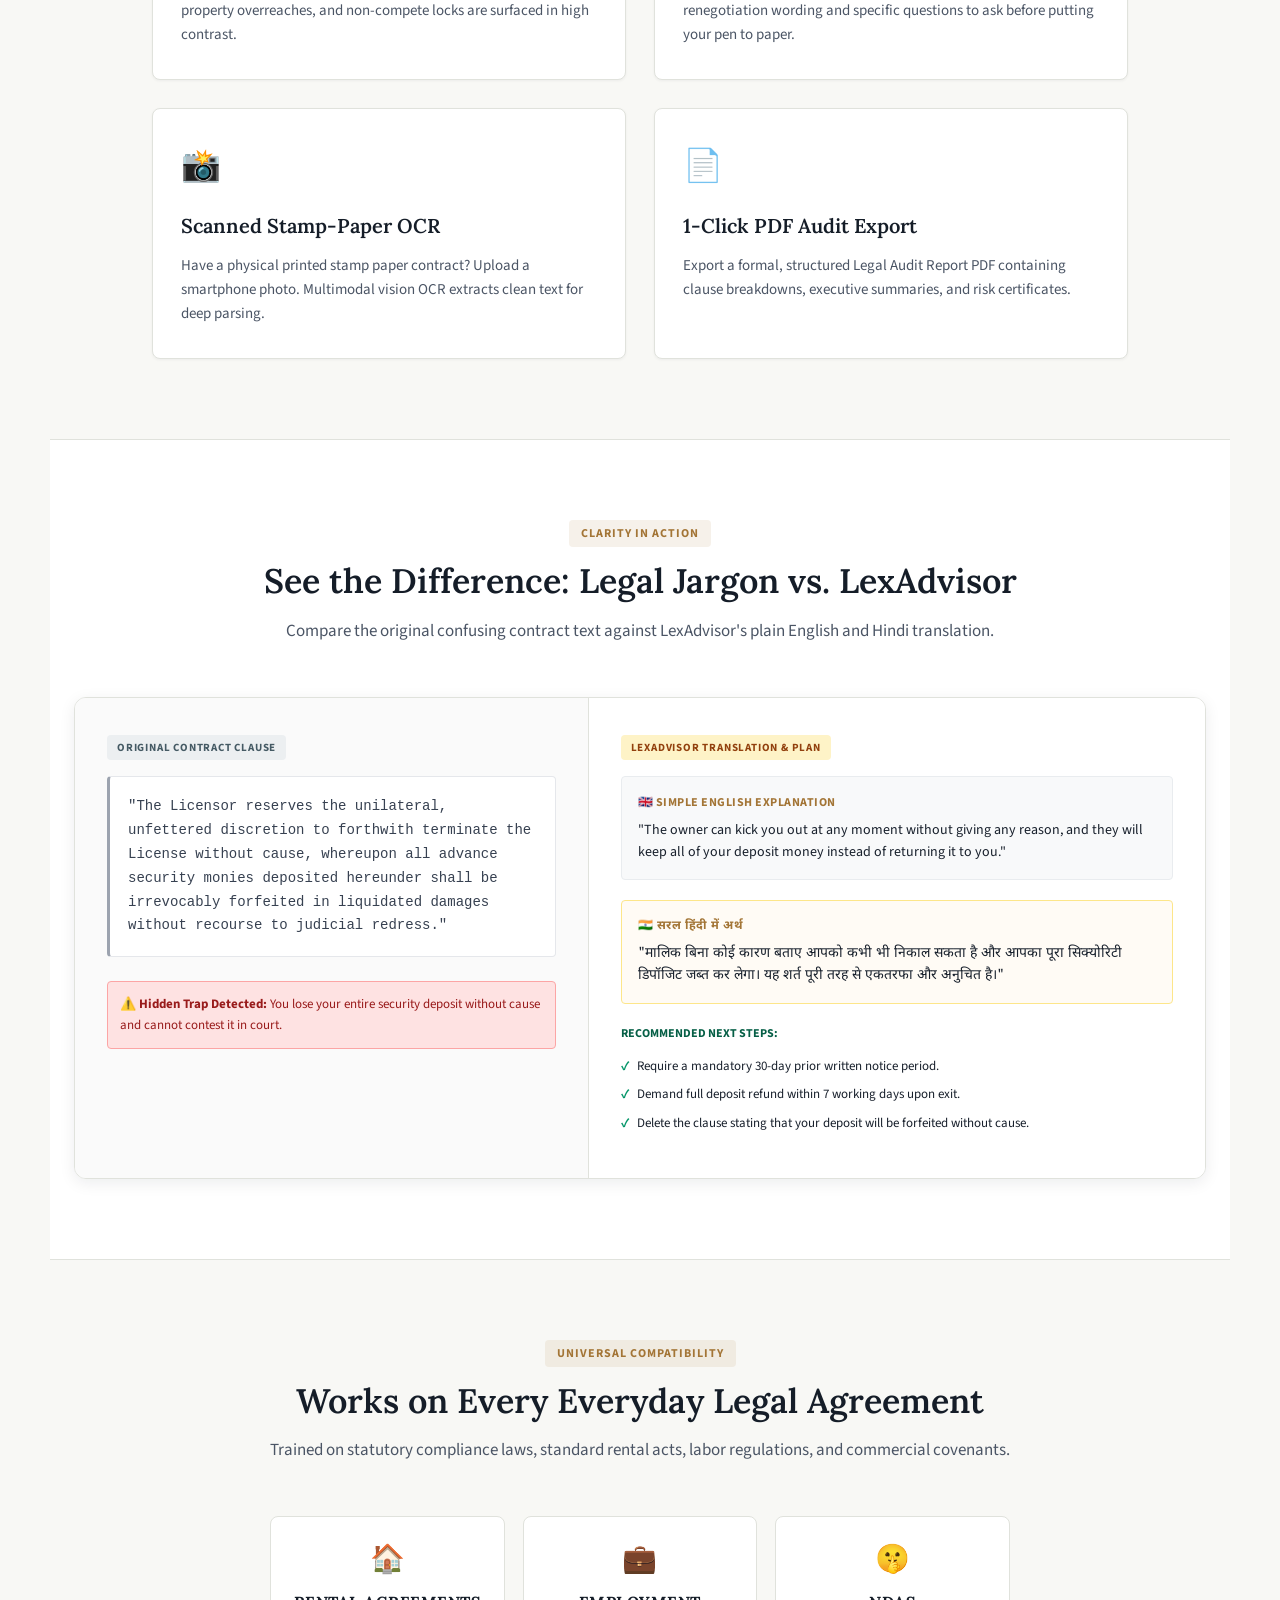
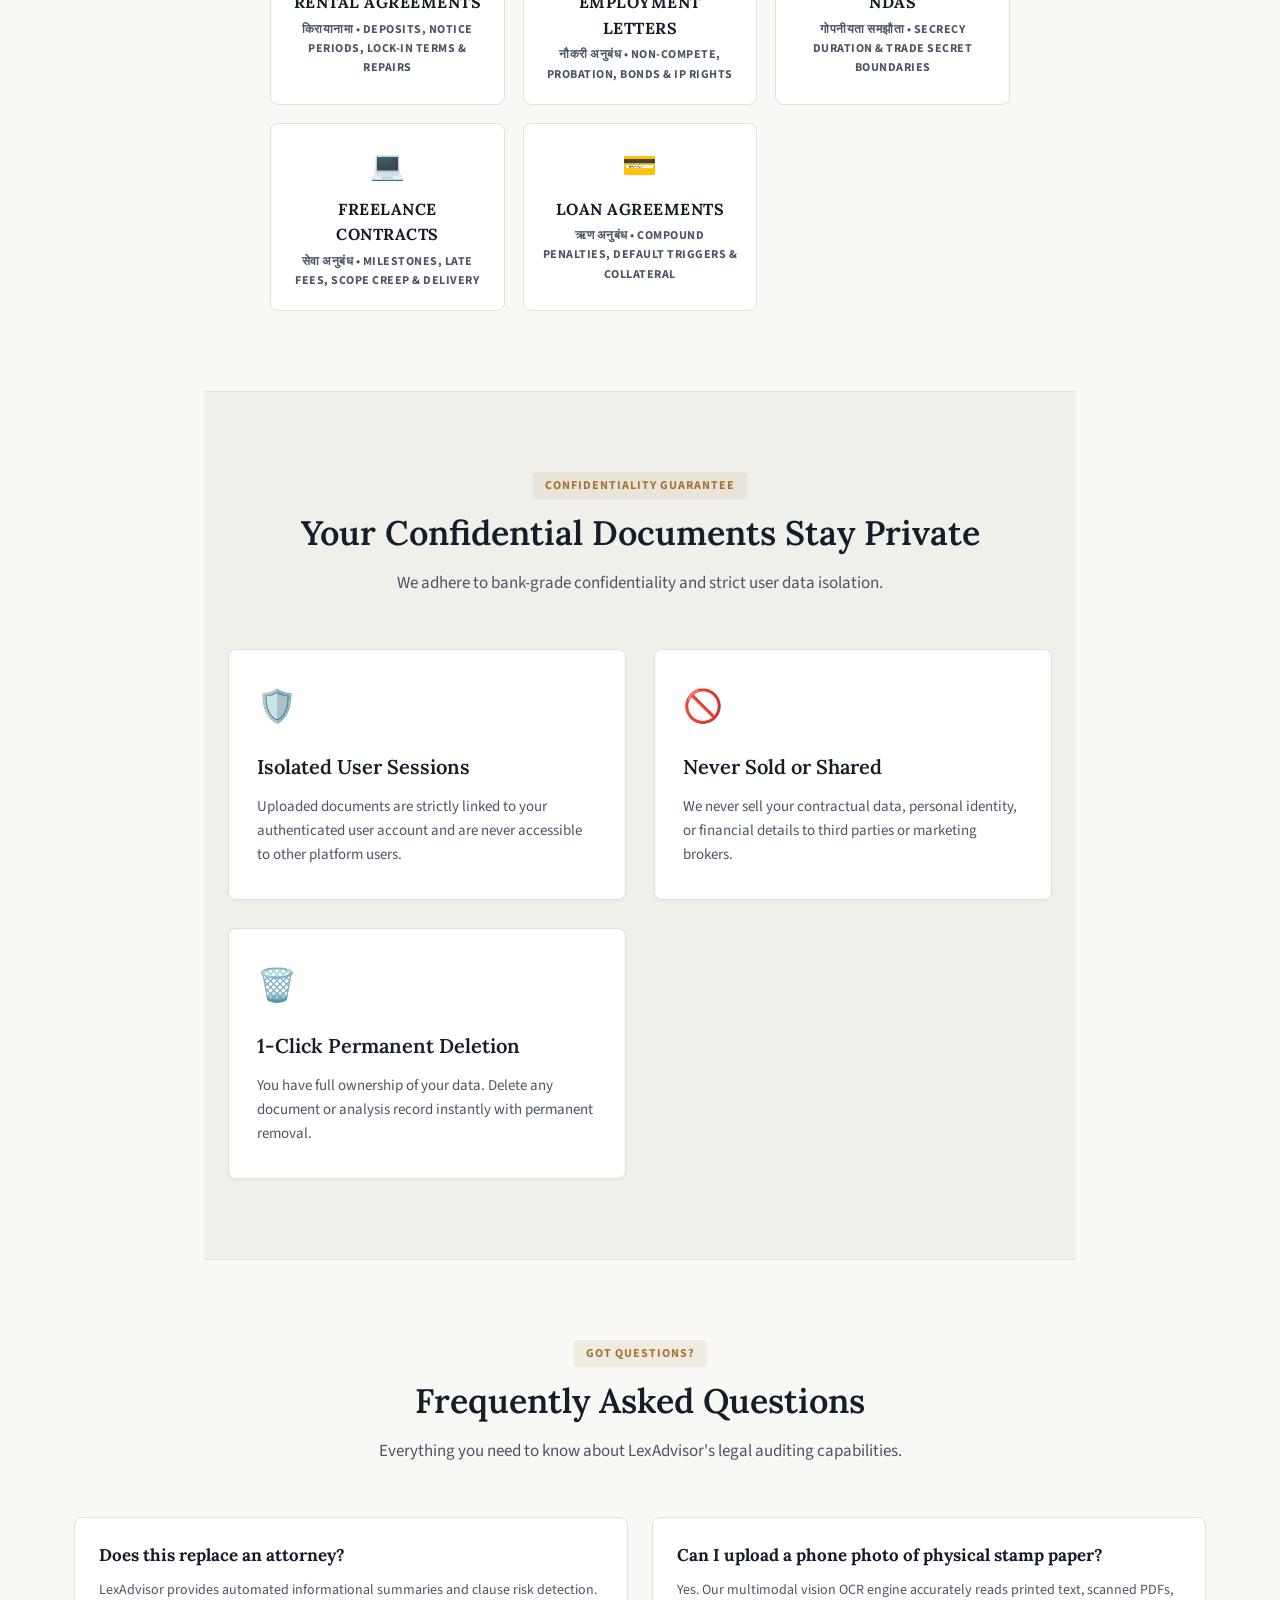
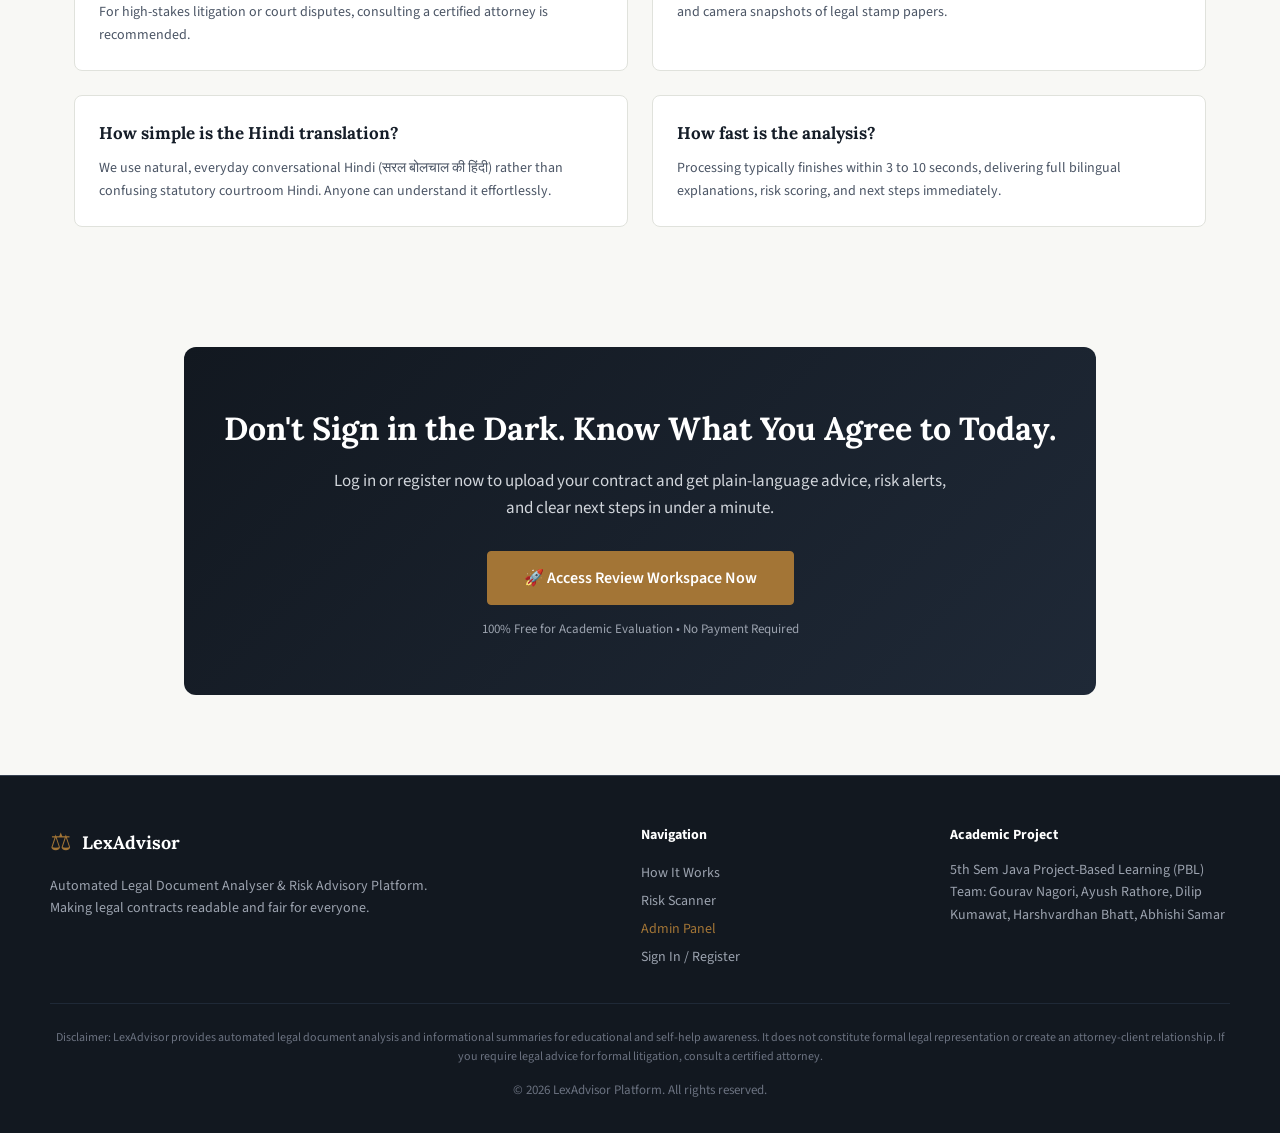
==== commit 6ff71e33: "feat(admin-portal): add central admin panel for all reports, gate upload behind auth, and expand det" ====
--- a/src/main/resources/static/index.html
+++ b/src/main/resources/static/index.html
@@ -3,11 +3,340 @@
 <head>
     <meta charset="UTF-8">
     <meta name="viewport" content="width=device-width, initial-scale=1.0">
-    <title>LexAdvisor | Simple English & Hindi Legal Analysis, Risk Audit & Next Steps</title>
+    <title>LexAdvisor | Plain English & Hindi Legal Analysis, Risk Audit & Next Steps</title>
     <link rel="stylesheet" href="style.css">
     <link rel="preconnect" href="https://fonts.googleapis.com">
     <link rel="preconnect" href="https://fonts.gstatic.com" crossorigin>
     <link href="https://fonts.googleapis.com/css2?family=Lora:ital,wght@0,400;0,500;0,600;0,700;1,400;1,500;1,600&family=Noto+Sans+Devanagari:wght@400;500;600;700&family=Source+Sans+3:wght@300;400;500;600;700&display=swap" rel="stylesheet">
+    <style>
+        /* Landing Page Specific Sections */
+        .landing-nav-links {
+            display: flex;
+            align-items: center;
+            gap: 22px;
+        }
+        .landing-nav-links a {
+            color: #D1D5DB;
+            text-decoration: none;
+            font-size: 14px;
+            font-weight: 500;
+            transition: color 0.2s ease;
+        }
+        .landing-nav-links a:hover {
+            color: #FFFFFF;
+        }
+        .section-padding {
+            padding: 80px 24px;
+            max-width: 1180px;
+            margin: 0 auto;
+        }
+        .section-header {
+            text-align: center;
+            max-width: 760px;
+            margin: 0 auto 52px;
+        }
+        .section-badge {
+            display: inline-block;
+            font-size: 12px;
+            font-weight: 700;
+            text-transform: uppercase;
+            letter-spacing: 1px;
+            color: var(--color-brand-gold);
+            background: rgba(163, 117, 54, 0.1);
+            padding: 4px 12px;
+            border-radius: var(--radius-sm);
+            margin-bottom: 12px;
+        }
+        .section-title {
+            font-family: var(--font-serif);
+            font-size: 34px;
+            font-weight: 600;
+            color: var(--color-primary);
+            line-height: 1.3;
+            margin-bottom: 14px;
+        }
+        .section-desc {
+            font-size: 17px;
+            color: var(--color-text-muted);
+            line-height: 1.6;
+        }
+
+        /* 3-Column Grid */
+        .cards-grid-3 {
+            display: grid;
+            grid-template-columns: repeat(auto-fit, minmax(320px, 1fr));
+            gap: 28px;
+        }
+        .info-card {
+            background: #FFFFFF;
+            border: 1px solid var(--color-border);
+            border-radius: var(--radius-md);
+            padding: 32px 28px;
+            box-shadow: var(--shadow-sm);
+            transition: transform 0.2s ease, box-shadow 0.2s ease;
+        }
+        .info-card:hover {
+            transform: translateY(-3px);
+            box-shadow: var(--shadow-md);
+            border-color: var(--color-border-dark);
+        }
+        .info-card-icon {
+            font-size: 32px;
+            margin-bottom: 18px;
+            display: inline-block;
+        }
+        .info-card h3 {
+            font-family: var(--font-serif);
+            font-size: 20px;
+            font-weight: 600;
+            color: var(--color-primary);
+            margin-bottom: 12px;
+        }
+        .info-card p {
+            font-size: 15px;
+            color: var(--color-text-muted);
+            line-height: 1.6;
+        }
+
+        /* How It Works Steps */
+        .steps-container {
+            display: grid;
+            grid-template-columns: repeat(auto-fit, minmax(250px, 1fr));
+            gap: 24px;
+            margin-top: 20px;
+        }
+        .step-card {
+            background: #FFFFFF;
+            border: 1px solid var(--color-border);
+            border-radius: var(--radius-md);
+            padding: 28px 24px;
+            position: relative;
+        }
+        .step-number {
+            font-family: var(--font-serif);
+            font-size: 28px;
+            font-weight: 700;
+            color: var(--color-brand-gold);
+            margin-bottom: 14px;
+        }
+        .step-card h4 {
+            font-family: var(--font-serif);
+            font-size: 18px;
+            color: var(--color-primary);
+            margin-bottom: 10px;
+        }
+        .step-card p {
+            font-size: 14px;
+            color: var(--color-text-muted);
+            line-height: 1.6;
+        }
+
+        /* Before & After Interactive Showcase */
+        .comparison-wrapper {
+            background: #FFFFFF;
+            border: 1px solid var(--color-border);
+            border-radius: var(--radius-lg);
+            box-shadow: var(--shadow-md);
+            overflow: hidden;
+            display: grid;
+            grid-template-columns: 1fr 1.2fr;
+        }
+        @media (max-width: 860px) {
+            .comparison-wrapper {
+                grid-template-columns: 1fr;
+            }
+        }
+        .comparison-col-before {
+            background: #FAFAFA;
+            border-right: 1px solid var(--color-border);
+            padding: 36px 32px;
+        }
+        .comparison-col-after {
+            background: #FFFFFF;
+            padding: 36px 32px;
+        }
+        .comparison-tag {
+            display: inline-block;
+            font-size: 11px;
+            font-weight: 700;
+            text-transform: uppercase;
+            letter-spacing: 0.8px;
+            padding: 4px 10px;
+            border-radius: var(--radius-sm);
+            margin-bottom: 16px;
+        }
+        .tag-raw {
+            background: #ECEFF1;
+            color: #455A64;
+        }
+        .tag-lex {
+            background: #FEF3C7;
+            color: #92400E;
+        }
+        .contract-quote {
+            font-family: 'Courier New', Courier, monospace;
+            font-size: 14px;
+            line-height: 1.7;
+            color: #374151;
+            background: #FFFFFF;
+            border: 1px solid #E5E7EB;
+            padding: 18px;
+            border-radius: var(--radius-sm);
+            border-left: 3px solid #9CA3AF;
+        }
+        .lex-translation-box {
+            margin-bottom: 20px;
+            padding: 16px;
+            border-radius: var(--radius-sm);
+            background: #F8F9FA;
+            border: 1px solid #E9ECEF;
+        }
+        .lex-translation-box.hindi {
+            background: var(--color-bg-hindi);
+            border-color: #FDE68A;
+            font-family: var(--font-hindi);
+        }
+        .lex-translation-box h5 {
+            font-size: 12px;
+            font-weight: 700;
+            text-transform: uppercase;
+            letter-spacing: 0.5px;
+            margin-bottom: 6px;
+            color: var(--color-brand-gold);
+        }
+        .lex-translation-box p {
+            font-size: 14px;
+            color: var(--color-text-main);
+            line-height: 1.6;
+        }
+        .next-steps-list-preview {
+            list-style: none;
+            padding: 0;
+            margin: 12px 0 0;
+        }
+        .next-steps-list-preview li {
+            font-size: 13px;
+            color: var(--color-text-main);
+            margin-bottom: 8px;
+            display: flex;
+            align-items: flex-start;
+            gap: 8px;
+        }
+        .next-steps-list-preview li::before {
+            content: "✓";
+            color: #059669;
+            font-weight: bold;
+        }
+
+        /* Document Types Grid */
+        .doc-types-grid {
+            display: grid;
+            grid-template-columns: repeat(auto-fit, minmax(200px, 1fr));
+            gap: 18px;
+        }
+        .doc-type-pill {
+            background: #FFFFFF;
+            border: 1px solid var(--color-border);
+            border-radius: var(--radius-md);
+            padding: 20px 18px;
+            text-align: center;
+        }
+        .doc-type-pill span.icon {
+            font-size: 28px;
+            display: block;
+            margin-bottom: 8px;
+        }
+        .doc-type-pill h4 {
+            font-size: 16px;
+            color: var(--color-primary);
+            margin-bottom: 4px;
+            font-family: var(--font-serif);
+        }
+        .doc-type-pill p {
+            font-size: 12px;
+            color: var(--color-text-muted);
+        }
+
+        /* FAQ Accordion */
+        .faq-grid {
+            display: grid;
+            grid-template-columns: 1fr 1fr;
+            gap: 24px;
+        }
+        @media (max-width: 768px) {
+            .faq-grid {
+                grid-template-columns: 1fr;
+            }
+        }
+        .faq-card {
+            background: #FFFFFF;
+            border: 1px solid var(--color-border);
+            border-radius: var(--radius-md);
+            padding: 24px;
+        }
+        .faq-card h4 {
+            font-family: var(--font-serif);
+            font-size: 17px;
+            color: var(--color-primary);
+            margin-bottom: 10px;
+        }
+        .faq-card p {
+            font-size: 14px;
+            color: var(--color-text-muted);
+            line-height: 1.6;
+        }
+
+        /* Final Banner */
+        .cta-banner-section {
+            background: linear-gradient(135deg, #121820 0%, #1F2937 100%);
+            color: #FFFFFF;
+            border-radius: var(--radius-lg);
+            padding: 56px 40px;
+            text-align: center;
+            margin: 40px auto 80px;
+            max-width: 1180px;
+        }
+        .cta-banner-section h2 {
+            font-family: var(--font-serif);
+            font-size: 32px;
+            margin-bottom: 14px;
+        }
+        .cta-banner-section p {
+            font-size: 17px;
+            color: #D1D5DB;
+            max-width: 640px;
+            margin: 0 auto 28px;
+        }
+
+        /* Footer */
+        .landing-footer {
+            background: #121820;
+            color: #9CA3AF;
+            border-top: 1px solid #374151;
+            padding: 48px 24px 32px;
+            margin-top: auto;
+        }
+        .footer-inner {
+            max-width: 1180px;
+            margin: 0 auto;
+            display: flex;
+            justify-content: space-between;
+            align-items: flex-start;
+            flex-wrap: wrap;
+            gap: 32px;
+            border-bottom: 1px solid #1F2937;
+            padding-bottom: 32px;
+            margin-bottom: 24px;
+        }
+        .footer-disclaimer {
+            font-size: 12px;
+            color: #6B7280;
+            line-height: 1.6;
+            max-width: 1180px;
+            margin: 0 auto;
+            text-align: center;
+        }
+    </style>
 </head>
 <body>
 
@@ -18,338 +347,399 @@
                 <div class="brand-crest">⚖</div>
                 <div class="brand-info">
                     <h1>LexAdvisor</h1>
-                    <p>Legal Document Review & Advisory</p>
+                    <p>Plain-Language Legal Assistant</p>
                 </div>
             </a>
-            <div class="user-nav-slot" id="nav-user-slot">
-                <button class="btn-header-outline" id="nav-auth-toggle" onclick="showAuthView()">Sign In / Register</button>
+            <nav class="landing-nav-links" id="landing-nav">
+                <a href="#how-it-works">How It Works</a>
+                <a href="#features">What We Check</a>
+                <a href="#supported-docs">Supported Contracts</a>
+                <a href="#faq">FAQ</a>
+                <a href="/admin.html" style="color: var(--color-brand-gold); font-weight: 600;">📊 Admin Panel</a>
+            </nav>
+            <div class="user-nav-slot" id="nav-auth-slot">
+                <a href="/auth.html" class="btn-header-outline" id="nav-login-btn">Sign In</a>
+                <a href="/auth.html" class="btn btn-gold btn-sm" id="nav-start-btn">Get Started Free</a>
             </div>
         </div>
     </header>
 
     <!-- ====================================================================== -->
-    <!-- COOL, CLASSY & EYE-CATCHY HERO SECTION                                  -->
+    <!-- HERO SECTION (Cool, Classy, Eye-Catchy, No Direct Upload Box)          -->
     <!-- ====================================================================== -->
     <section class="hero-section" id="hero-section">
         <div class="hero-container">
             <div class="hero-badge-pill">
                 <span>⚖️</span>
-                <span>Bilingual Contract Review • सरल और आसान कानूनी सहायता</span>
+                <span>Bilingual Legal Review • सरल और आसान कानूनी सहायता</span>
             </div>
 
             <h2 class="hero-title">
-                Never Sign a Blind Contract Again.<br>
-                <span>Understand Every Clause in Simple English & Hindi.</span>
+                Understand Any Legal Document in Plain English & Simple Hindi Before You Sign.
             </h2>
 
             <p class="hero-subtitle">
-                Upload any employment contract, rental lease, NDA, or legal agreement. 
-                Get an instant plain-language breakdown, uncover hidden liability traps, and receive an exact checklist of what to do next.
+                Upload your rental agreement, job offer letter, NDA, or service contract. In seconds, get an easy 8th-grade explanation, hidden trap alerts, and an exact checklist of what to do next.
             </p>
 
             <div class="hero-cta-group">
-                <button class="btn btn-gold" onclick="scrollToUpload()">
-                    🚀 Upload & Analyze Contract — It's Free
+                <button class="btn btn-gold" onclick="handleStartAction()" style="font-size: 16px; padding: 14px 28px;">
+                    🚀 Upload Document for Free Review
                 </button>
-                <button class="btn-header-outline" onclick="scrollToFeatures()" style="padding: 12px 22px; font-size: 15px;">
+                <a href="#how-it-works" class="btn-header-outline" style="padding: 14px 24px; font-size: 15px; text-decoration: none; display: inline-flex; align-items: center;">
                     📖 Explore How It Works
-                </button>
-            </div>
-
-            <!-- 3 High Impact Feature Pillars -->
-            <div class="hero-features-grid" id="features-section">
-                <div class="hero-feature-card">
-                    <span class="feature-card-icon">🌐</span>
-                    <h3>Bilingual Plain Explanations</h3>
-                    <p>No dense legal jargon. Read crystal-clear summaries in simple everyday English and natural Hindi (सरल हिंदी व्याख्या) in seconds.</p>
+                </a>
+            </div>
+
+            <!-- Micro-Trust Indicators -->
+            <div style="margin-top: 26px; display: flex; justify-content: center; gap: 24px; flex-wrap: wrap; font-size: 14px; color: #D1D5DB;">
+                <span>✓ 100% Private & Confidential</span>
+                <span>✓ Supports PDF, Word & Scanned Photos</span>
+                <span>✓ Explanations in Simple English & सरल हिंदी</span>
+            </div>
+        </div>
+    </section>
+
+    <!-- ====================================================================== -->
+    <!-- THE PROBLEM SECTION                                                    -->
+    <!-- ====================================================================== -->
+    <section class="section-padding" id="the-problem">
+        <div class="section-header">
+            <span class="section-badge">The Hidden Trap</span>
+            <h2 class="section-title">Most People Sign Away Their Rights Without Knowing It.</h2>
+            <p class="section-desc">Legal contracts are intentionally drafted in dense jargon to favor corporate issuers. Without an attorney by your side, critical traps go unnoticed.</p>
+        </div>
+
+        <div class="cards-grid-3">
+            <div class="info-card">
+                <span class="info-card-icon">🔒</span>
+                <h3>Unfair Lock-in & Penalties</h3>
+                <p>Hidden clauses lock tenants into arbitrary rent escalations or force employees into punitive service bonds with zero equitable exit options.</p>
+            </div>
+            <div class="info-card">
+                <span class="info-card-icon">⚡</span>
+                <h3>Vague Termination Clauses</h3>
+                <p>One-sided cancellation rights enable employers or vendors to terminate without notice while imposing severe liquidated damages on you.</p>
+            </div>
+            <div class="info-card">
+                <span class="info-card-icon">💸</span>
+                <h3>Expensive Legal Consultation</h3>
+                <p>Spending ₹3,000 to ₹10,000 just to have a standard 3-page agreement reviewed by a certified advocate is out of reach for everyday consumers.</p>
+            </div>
+        </div>
+    </section>
+
+    <!-- ====================================================================== -->
+    <!-- HOW IT WORKS (4 Step Process)                                          -->
+    <!-- ====================================================================== -->
+    <section class="section-padding" id="how-it-works" style="background: var(--color-bg-subtle); border-top: 1px solid var(--color-border); border-bottom: 1px solid var(--color-border);">
+        <div class="section-header">
+            <span class="section-badge">Simple 4-Step Process</span>
+            <h2 class="section-title">From Legal Confusion to Total Clarity in 4 Steps</h2>
+            <p class="section-desc">Fast, automated, and designed for non-lawyers. No registration fees or complex legal training required.</p>
+        </div>
+
+        <div class="steps-container">
+            <div class="step-card">
+                <div class="step-number">01</div>
+                <h4>Upload Your Document</h4>
+                <p>Drag & drop your PDF, Word file (DOCX), text contract, or camera photo of physical stamp paper. High-accuracy OCR digitizes it instantly.</p>
+            </div>
+            <div class="step-card">
+                <div class="step-number">02</div>
+                <h4>Instant Risk Audit</h4>
+                <p>Our rule engine scans against 13 critical risk parameters including uncapped liability, unilateral forfeiture, and unreasonable restrictions.</p>
+            </div>
+            <div class="step-card">
+                <div class="step-number">03</div>
+                <h4>Read in Plain Language</h4>
+                <p>Switch seamlessly between simple English and natural Hindi (सरल हिंदी). Understand exactly what each obligation means in real life.</p>
+            </div>
+            <div class="step-card">
+                <div class="step-number">04</div>
+                <h4>Follow Action Plan</h4>
+                <p>Get an actionable verdict: whether it is safe to sign, specific clauses you must renegotiate, and counter-clauses to propose.</p>
+            </div>
+        </div>
+    </section>
+
+    <!-- ====================================================================== -->
+    <!-- CORE VALUE PROPOSITIONS & FEATURES                                     -->
+    <!-- ====================================================================== -->
+    <section class="section-padding" id="features">
+        <div class="section-header">
+            <span class="section-badge">Platform Capabilities</span>
+            <h2 class="section-title">Everything You Need to Protect Yourself</h2>
+            <p class="section-desc">Engineered to demystify complex contractual legalities into actionable consumer intelligence.</p>
+        </div>
+
+        <div class="cards-grid-3">
+            <div class="info-card">
+                <span class="info-card-icon">🌐</span>
+                <h3>Simple English & स्वाभाविक हिंदी</h3>
+                <p>No archaic Latin phrases or courtroom legalese. Read conversational, crystal-clear explanations that anyone can understand without legal training.</p>
+            </div>
+            <div class="info-card">
+                <span class="info-card-icon">🎯</span>
+                <h3>0 to 100 Risk Scoring</h3>
+                <p>Get an immediate objective snapshot of contract fairness. Instantly identify whether a document is low risk, moderate caution, or high danger.</p>
+            </div>
+            <div class="info-card">
+                <span class="info-card-icon">⚠️</span>
+                <h3>Hidden Red-Flag Detection</h3>
+                <p>Uncapped indemnity, unilateral price changes, intellectual property overreaches, and non-compete locks are surfaced in high contrast.</p>
+            </div>
+            <div class="info-card">
+                <span class="info-card-icon">🧭</span>
+                <h3>Negotiation Playbook</h3>
+                <p>We do not just point out problems—we provide concrete renegotiation wording and specific questions to ask before putting your pen to paper.</p>
+            </div>
+            <div class="info-card">
+                <span class="info-card-icon">📸</span>
+                <h3>Scanned Stamp-Paper OCR</h3>
+                <p>Have a physical printed stamp paper contract? Upload a smartphone photo. Multimodal vision OCR extracts clean text for deep parsing.</p>
+            </div>
+            <div class="info-card">
+                <span class="info-card-icon">📄</span>
+                <h3>1-Click PDF Audit Export</h3>
+                <p>Export a formal, structured Legal Audit Report PDF containing clause breakdowns, executive summaries, and risk certificates.</p>
+            </div>
+        </div>
+    </section>
+
+    <!-- ====================================================================== -->
+    <!-- REAL-WORLD BEFORE & AFTER COMPARISON                                   -->
+    <!-- ====================================================================== -->
+    <section class="section-padding" id="before-after" style="background: #FFFFFF; border-top: 1px solid var(--color-border); border-bottom: 1px solid var(--color-border);">
+        <div class="section-header">
+            <span class="section-badge">Clarity In Action</span>
+            <h2 class="section-title">See the Difference: Legal Jargon vs. LexAdvisor</h2>
+            <p class="section-desc">Compare the original confusing contract text against LexAdvisor's plain English and Hindi translation.</p>
+        </div>
+
+        <div class="comparison-wrapper">
+            <div class="comparison-col-before">
+                <span class="comparison-tag tag-raw">Original Contract Clause</span>
+                <p class="contract-quote">
+                    "The Licensor reserves the unilateral, unfettered discretion to forthwith terminate the License without cause, whereupon all advance security monies deposited hereunder shall be irrevocably forfeited in liquidated damages without recourse to judicial redress."
+                </p>
+                <div style="margin-top: 24px; padding: 12px; background: #FEE2E2; border-radius: var(--radius-sm); border: 1px solid #FCA5A5; color: #991B1B; font-size: 13px;">
+                    ⚠️ <strong>Hidden Trap Detected:</strong> You lose your entire security deposit without cause and cannot contest it in court.
                 </div>
-                <div class="hero-feature-card">
-                    <span class="feature-card-icon">⚠️</span>
-                    <h3>13-Point Risk & Trap Scanner</h3>
-                    <p>Instantly flags unlimited liabilities, unilateral termination without notice, and unfair waivers before you put pen to paper.</p>
+            </div>
+
+            <div class="comparison-col-after">
+                <span class="comparison-tag tag-lex">LexAdvisor Translation & Plan</span>
+
+                <div class="lex-translation-box">
+                    <h5>🇬🇧 Simple English Explanation</h5>
+                    <p>"The owner can kick you out at any moment without giving any reason, and they will keep all of your deposit money instead of returning it to you."</p>
                 </div>
-                <div class="hero-feature-card">
-                    <span class="feature-card-icon">🧭</span>
-                    <h3>Actionable Next Steps Plan</h3>
-                    <p>Tells you exactly what action to take next: what terms to renegotiate, counter-clauses to propose, and whether it's safe to sign.</p>
+
+                <div class="lex-translation-box hindi">
+                    <h5>🇮🇳 सरल हिंदी में अर्थ</h5>
+                    <p>"मालिक बिना कोई कारण बताए आपको कभी भी निकाल सकता है और आपका पूरा सिक्योरिटी डिपॉजिट जब्त कर लेगा। यह शर्त पूरी तरह से एकतरफा और अनुचित है।"</p>
                 </div>
+
+                <div>
+                    <h5 style="font-size: 12px; font-weight: 700; text-transform: uppercase; color: #065F46; margin-bottom: 8px;">Recommended Next Steps:</h5>
+                    <ul class="next-steps-list-preview">
+                        <li>Require a mandatory 30-day prior written notice period.</li>
+                        <li>Demand full deposit refund within 7 working days upon exit.</li>
+                        <li>Delete the clause stating that your deposit will be forfeited without cause.</li>
+                    </ul>
+                </div>
             </div>
         </div>
     </section>
 
     <!-- ====================================================================== -->
-    <!-- MAIN WORKSPACE & INTERACTIVE APPLICATION CONTAINER                      -->
-    <!-- ====================================================================== -->
-    <main class="app-container" id="workspace-container">
-
-        <!-- ================================================================== -->
-        <!-- VIEW 1: AUTHENTICATION (Sign In / Register / Guest Access)         -->
-        <!-- ================================================================== -->
-        <section class="auth-wrapper" id="auth-view" style="display: none;">
-            <div class="card">
-                <div class="auth-header">
-                    <h2 id="auth-heading">Sign In to LexAdvisor</h2>
-                    <p id="auth-subheading">Access contract clause auditing and actionable legal advice.</p>
+    <!-- SUPPORTED DOCUMENT TYPES                                               -->
+    <!-- ====================================================================== -->
+    <section class="section-padding" id="supported-docs">
+        <div class="section-header">
+            <span class="section-badge">Universal Compatibility</span>
+            <h2 class="section-title">Works on Every Everyday Legal Agreement</h2>
+            <p class="section-desc">Trained on statutory compliance laws, standard rental acts, labor regulations, and commercial covenants.</p>
+        </div>
+
+        <div class="doc-types-grid">
+            <div class="doc-type-pill">
+                <span class="icon">🏠</span>
+                <h4>Rental Agreements</h4>
+                <p>किरायानामा • Deposits, notice periods, lock-in terms & repairs</p>
+            </div>
+            <div class="doc-type-pill">
+                <span class="icon">💼</span>
+                <h4>Employment Letters</h4>
+                <p>नौकरी अनुबंध • Non-compete, probation, bonds & IP rights</p>
+            </div>
+            <div class="doc-type-pill">
+                <span class="icon">🤫</span>
+                <h4>NDAs</h4>
+                <p>गोपनीयता समझौता • Secrecy duration & trade secret boundaries</p>
+            </div>
+            <div class="doc-type-pill">
+                <span class="icon">💻</span>
+                <h4>Freelance Contracts</h4>
+                <p>सेवा अनुबंध • Milestones, late fees, scope creep & delivery</p>
+            </div>
+            <div class="doc-type-pill">
+                <span class="icon">💳</span>
+                <h4>Loan Agreements</h4>
+                <p>ऋण अनुबंध • Compound penalties, default triggers & collateral</p>
+            </div>
+        </div>
+    </section>
+
+    <!-- ====================================================================== -->
+    <!-- PRIVACY & DATA SECURITY                                                -->
+    <!-- ====================================================================== -->
+    <section class="section-padding" id="privacy" style="background: var(--color-bg-subtle); border-top: 1px solid var(--color-border); border-bottom: 1px solid var(--color-border);">
+        <div class="section-header">
+            <span class="section-badge">Confidentiality Guarantee</span>
+            <h2 class="section-title">Your Confidential Documents Stay Private</h2>
+            <p class="section-desc">We adhere to bank-grade confidentiality and strict user data isolation.</p>
+        </div>
+
+        <div class="cards-grid-3">
+            <div class="info-card">
+                <span class="info-card-icon">🛡️</span>
+                <h3>Isolated User Sessions</h3>
+                <p>Uploaded documents are strictly linked to your authenticated user account and are never accessible to other platform users.</p>
+            </div>
+            <div class="info-card">
+                <span class="info-card-icon">🚫</span>
+                <h3>Never Sold or Shared</h3>
+                <p>We never sell your contractual data, personal identity, or financial details to third parties or marketing brokers.</p>
+            </div>
+            <div class="info-card">
+                <span class="info-card-icon">🗑️</span>
+                <h3>1-Click Permanent Deletion</h3>
+                <p>You have full ownership of your data. Delete any document or analysis record instantly with permanent removal.</p>
+            </div>
+        </div>
+    </section>
+
+    <!-- ====================================================================== -->
+    <!-- FREQUENTLY ASKED QUESTIONS (FAQ)                                       -->
+    <!-- ====================================================================== -->
+    <section class="section-padding" id="faq">
+        <div class="section-header">
+            <span class="section-badge">Got Questions?</span>
+            <h2 class="section-title">Frequently Asked Questions</h2>
+            <p class="section-desc">Everything you need to know about LexAdvisor's legal auditing capabilities.</p>
+        </div>
+
+        <div class="faq-grid">
+            <div class="faq-card">
+                <h4>Does this replace an attorney?</h4>
+                <p>LexAdvisor provides automated informational summaries and clause risk detection. For high-stakes litigation or court disputes, consulting a certified attorney is recommended.</p>
+            </div>
+            <div class="faq-card">
+                <h4>Can I upload a phone photo of physical stamp paper?</h4>
+                <p>Yes. Our multimodal vision OCR engine accurately reads printed text, scanned PDFs, and camera snapshots of legal stamp papers.</p>
+            </div>
+            <div class="faq-card">
+                <h4>How simple is the Hindi translation?</h4>
+                <p>We use natural, everyday conversational Hindi (सरल बोलचाल की हिंदी) rather than confusing statutory courtroom Hindi. Anyone can understand it effortlessly.</p>
+            </div>
+            <div class="faq-card">
+                <h4>How fast is the analysis?</h4>
+                <p>Processing typically finishes within 3 to 10 seconds, delivering full bilingual explanations, risk scoring, and next steps immediately.</p>
+            </div>
+        </div>
+    </section>
+
+    <!-- ====================================================================== -->
+    <!-- FINAL CALL TO ACTION BANNER                                            -->
+    <!-- ====================================================================== -->
+    <div class="cta-banner-section">
+        <h2>Don't Sign in the Dark. Know What You Agree to Today.</h2>
+        <p>Log in or register now to upload your contract and get plain-language advice, risk alerts, and clear next steps in under a minute.</p>
+        <button class="btn btn-gold" onclick="handleStartAction()" style="font-size: 16px; padding: 15px 36px;">
+            🚀 Access Review Workspace Now
+        </button>
+        <p style="font-size: 13px; color: #9CA3AF; margin-top: 14px; margin-bottom: 0;">
+            100% Free for Academic Evaluation • No Payment Required
+        </p>
+    </div>
+
+    <!-- ====================================================================== -->
+    <!-- FOOTER                                                                 -->
+    <!-- ====================================================================== -->
+    <footer class="landing-footer">
+        <div class="footer-inner">
+            <div style="max-width: 380px;">
+                <div style="display: flex; align-items: center; gap: 10px; margin-bottom: 12px;">
+                    <span style="font-size: 24px; color: var(--color-brand-gold);">⚖</span>
+                    <strong style="color: #FFFFFF; font-size: 18px; font-family: var(--font-serif);">LexAdvisor</strong>
                 </div>
-
-                <div class="auth-tabs">
-                    <button class="auth-tab-btn active" id="tab-login" onclick="switchAuthTab('login')">Sign In</button>
-                    <button class="auth-tab-btn" id="tab-register" onclick="switchAuthTab('register')">Create Account</button>
-                </div>
-
-                <div id="auth-alert" class="alert-message"></div>
-
-                <!-- Sign In Form -->
-                <form id="form-login" onsubmit="handleLoginSubmit(event)">
-                    <div class="form-group">
-                        <label for="login-email">Email Address</label>
-                        <input type="email" id="login-email" class="form-control" required placeholder="name@organization.com" autocomplete="email">
-                    </div>
-                    <div class="form-group">
-                        <label for="login-password">Password</label>
-                        <input type="password" id="login-password" class="form-control" required placeholder="••••••••" autocomplete="current-password">
-                    </div>
-                    <button type="submit" class="btn btn-primary" style="width: 100%; margin-top: 10px;" id="btn-login-submit">
-                        Sign In
-                    </button>
-                </form>
-
-                <!-- Register Form -->
-                <form id="form-register" style="display: none;" onsubmit="handleRegisterSubmit(event)">
-                    <div class="form-group">
-                        <label for="reg-name">Full Legal Name</label>
-                        <input type="text" id="reg-name" class="form-control" required placeholder="Gourav Nagori" autocomplete="name">
-                    </div>
-                    <div class="form-group">
-                        <label for="reg-email">Email Address</label>
-                        <input type="email" id="reg-email" class="form-control" required placeholder="name@organization.com" autocomplete="email">
-                    </div>
-                    <div class="form-group">
-                        <label for="reg-password">Password (minimum 6 characters)</label>
-                        <input type="password" id="reg-password" class="form-control" minlength="6" required placeholder="••••••••" autocomplete="new-password">
-                    </div>
-                    <button type="submit" class="btn btn-primary" style="width: 100%; margin-top: 10px;" id="btn-register-submit">
-                        Create Account & Continue
-                    </button>
-                </form>
-
-                <p class="auth-note">
-                    Confidential contract parsing with multi-format OCR and rule-based risk advisory.
+                <p style="font-size: 14px; line-height: 1.6;">Automated Legal Document Analyser & Risk Advisory Platform. Making legal contracts readable and fair for everyone.</p>
+            </div>
+            <div>
+                <strong style="color: #FFFFFF; font-size: 14px; display: block; margin-bottom: 12px;">Navigation</strong>
+                <ul style="list-style: none; font-size: 14px; line-height: 2;">
+                    <li><a href="#how-it-works" style="color: #9CA3AF; text-decoration: none;">How It Works</a></li>
+                    <li><a href="#features" style="color: #9CA3AF; text-decoration: none;">Risk Scanner</a></li>
+                    <li><a href="/admin.html" style="color: var(--color-brand-gold); text-decoration: none;">Admin Panel</a></li>
+                    <li><a href="/auth.html" style="color: #9CA3AF; text-decoration: none;">Sign In / Register</a></li>
+                </ul>
+            </div>
+            <div>
+                <strong style="color: #FFFFFF; font-size: 14px; display: block; margin-bottom: 12px;">Academic Project</strong>
+                <p style="font-size: 14px; line-height: 1.6; max-width: 280px;">
+                    5th Sem Java Project-Based Learning (PBL)<br>
+                    Team: Gourav Nagori, Ayush Rathore, Dilip Kumawat, Harshvardhan Bhatt, Abhishi Samar
                 </p>
-                
-                <div style="text-align: center; margin-top: 20px; border-top: 1px solid var(--color-border); padding-top: 16px;">
-                    <button type="button" class="btn btn-outline btn-sm" onclick="bypassAuthForReview()" style="font-size: 13.5px; color: var(--color-text-muted);">
-                        Continue as Guest Reviewer →
-                    </button>
-                </div>
-            </div>
-        </section>
-
-        <!-- ================================================================== -->
-        <!-- VIEW 2: LEGAL WORKSPACE (Upload & Advisory Report)                -->
-        <!-- ================================================================== -->
-        <section id="workspace-view">
-
-            <!-- STEP 1: Upload Card -->
-            <div class="card" id="upload-card">
-                <div class="workspace-intro">
-                    <h2>Review a Legal Document</h2>
-                    <p>Upload a contract, lease, employment agreement, NDA, or scanned legal notice. Our engine will review every clause, flag liability risks, and provide plain-English & Hindi explanations with next steps.</p>
-                </div>
-
-                <!-- Dropzone -->
-                <div class="upload-dropzone" id="dropzone" onclick="triggerFileInput()">
-                    <div class="upload-icon">📄</div>
-                    <h3>Choose a legal document or drag it here</h3>
-                    <p>Supported file types: PDF, Word (DOCX), Plain Text (TXT), or Scanned Images (PNG, JPG, WEBP)</p>
-                    <span class="format-hints">Maximum document size: 20 MB</span>
-
-                    <input type="file" id="file-input" style="display: none;" accept=".pdf,.docx,.txt,image/png,image/jpeg,image/webp">
-
-                    <!-- Selected File Pill -->
-                    <div class="file-selected-badge" id="file-badge">
-                        <div class="file-selected-info">
-                            <span style="font-size: 22px;">📎</span>
-                            <div>
-                                <div class="file-selected-name" id="file-name-text">filename.pdf</div>
-                                <div class="file-selected-size" id="file-size-text">0 KB</div>
-                            </div>
-                        </div>
-                        <button type="button" class="btn btn-outline btn-sm" onclick="clearSelectedFile(event)" style="padding: 4px 10px;">Change</button>
-                    </div>
-                </div>
-
-                <div style="display: flex; justify-content: flex-end;">
-                    <button type="button" class="btn btn-primary" id="btn-start-analysis" onclick="executeUploadAndAnalysis()" disabled>
-                        Analyze Document & Generate Legal Advice →
-                    </button>
-                </div>
-            </div>
-
-            <!-- In-Progress Spinner Card -->
-            <div class="card analysis-progress-card" id="progress-card">
-                <div class="spinner"></div>
-                <div class="progress-title" id="progress-step-title">Analyzing Legal Document...</div>
-                <p class="progress-status" id="progress-step-detail">Extracting text, segmenting clauses, formulating bilingual explanations, and planning next steps.</p>
-            </div>
-
-            <!-- STEP 2: Legal Analysis, Bilingual Explanation & Advisory Report -->
-            <div class="report-view" id="report-view">
-                
-                <!-- Action Verdict Banner -->
-                <div class="verdict-banner" id="rep-verdict-banner">
-                    <div class="verdict-info">
-                        <h3 id="rep-verdict-title">ACTION VERDICT</h3>
-                        <p id="rep-verdict-desc">Recommended immediate action regarding this agreement.</p>
-                    </div>
-                    <span class="score-badge" id="rep-verdict-badge">VERDICT</span>
-                </div>
-
-                <!-- Report Header & Risk Score Card -->
-                <div class="card">
-                    <div class="doc-meta-bar">
-                        <div class="doc-title-block">
-                            <span class="doc-type-pill" id="rep-doc-type">LEGAL CONTRACT</span>
-                            <h2 id="rep-doc-title" style="margin-top: 6px;">Document Title</h2>
-                            <p style="font-size: 13.5px; color: var(--color-text-muted);" id="rep-doc-meta">Analyzed on —</p>
-                        </div>
-                        <div>
-                            <button class="btn btn-outline btn-sm" onclick="resetToUploadView()">
-                                ↺ Upload Another Document
-                            </button>
-                        </div>
-                    </div>
-
-                    <!-- Risk Scorecard -->
-                    <div class="risk-scorecard">
-                        <div class="score-display">
-                            <div class="score-label">Overall Risk Score</div>
-                            <div class="score-number" id="rep-score-num">0</div>
-                            <span class="score-badge" id="rep-score-badge">LOW RISK</span>
-                        </div>
-                        <div class="executive-summary-block">
-                            <h4>Legal Posture Summary</h4>
-                            <p class="executive-summary-text" id="rep-executive-summary">
-                                Summary analysis will appear here...
-                            </p>
-                        </div>
-                    </div>
-
-                    <!-- Summary Metrics Strip -->
-                    <div class="stats-grid">
-                        <div class="stat-box">
-                            <div class="stat-num" id="stat-total-clauses">0</div>
-                            <div class="stat-label">Clauses Reviewed</div>
-                        </div>
-                        <div class="stat-box">
-                            <div class="stat-num" id="stat-critical-risks" style="color: var(--color-risk-critical-text);">0</div>
-                            <div class="stat-label">Critical Red Flags</div>
-                        </div>
-                        <div class="stat-box">
-                            <div class="stat-num" id="stat-high-risks" style="color: var(--color-risk-high-text);">0</div>
-                            <div class="stat-label">High Priority Risks</div>
-                        </div>
-                        <div class="stat-box">
-                            <div class="stat-num" id="stat-clean-clauses" style="color: var(--color-risk-low-text);">0</div>
-                            <div class="stat-label">Standard Clauses</div>
-                        </div>
-                    </div>
-                </div>
-
-                <!-- ========================================================== -->
-                <!-- BILINGUAL EASY EXPLANATION (ENGLISH & HINDI)               -->
-                <!-- ========================================================== -->
-                <div class="bilingual-section">
-                    <div class="bilingual-header">
-                        <div class="bilingual-header-title">
-                            <h3>Complete Document Explanation</h3>
-                            <p>Explained in clear, everyday language without complex legal jargon.</p>
-                        </div>
-                        <div class="language-tabs">
-                            <button class="lang-tab-btn active" id="btn-lang-en" onclick="switchLanguage('en')">
-                                🇬🇧 Simple English
-                            </button>
-                            <button class="lang-tab-btn" id="btn-lang-hi" onclick="switchLanguage('hi')">
-                                🇮🇳 सरल हिंदी व्याख्या (Hindi)
-                            </button>
-                        </div>
-                    </div>
-                    <div class="bilingual-body">
-                        <!-- English Panel -->
-                        <div class="explanation-panel active" id="panel-explanation-en">
-                            <div class="english-text" id="text-explanation-en">
-                                Generating easy English explanation...
-                            </div>
-                        </div>
-                        <!-- Hindi Panel -->
-                        <div class="explanation-panel" id="panel-explanation-hi">
-                            <div class="hindi-text" id="text-explanation-hi">
-                                सरल हिंदी व्याख्या लोड हो रही है...
-                            </div>
-                        </div>
-                    </div>
-                </div>
-
-                <!-- ========================================================== -->
-                <!-- ACTIONABLE NEXT STEPS CHECKLIST (WHAT TO DO NEXT)          -->
-                <!-- ========================================================== -->
-                <div class="next-steps-card">
-                    <div class="next-steps-header">
-                        <h3>🧭 Recommended Next Steps & Action Plan</h3>
-                        <p>Follow this checklist of concrete actions to take according to this document before or after signing.</p>
-                    </div>
-                    <div class="next-steps-list" id="next-steps-container">
-                        <!-- Populated dynamically -->
-                    </div>
-                </div>
-
-                <!-- ========================================================== -->
-                <!-- CLAUSE-BY-CLAUSE AUDIT & ADVISORY SECTION                 -->
-                <!-- ========================================================== -->
-                <div class="card">
-                    <div class="advisory-section-header">
-                        <h3>Actionable Legal Advisory & Clause Analysis</h3>
-                        <p>Detailed legal findings with quoted contract clauses, risk rationales, and recommended counter-clauses or negotiation points.</p>
-                    </div>
-
-                    <!-- Tab Switcher -->
-                    <div class="view-filter-tabs">
-                        <button class="filter-tab active" id="tab-show-risks" onclick="switchReportTab('risks')">
-                            Flagged Risks & Advisory (<span id="count-risks-tab">0</span>)
-                        </button>
-                        <button class="filter-tab" id="tab-show-all" onclick="switchReportTab('all')">
-                            All Document Clauses (<span id="count-all-tab">0</span>)
-                        </button>
-                    </div>
-
-                    <!-- Flagged Risks & Legal Advice Cards Container -->
-                    <div id="advisory-cards-list">
-                        <!-- Dynamically populated -->
-                    </div>
-
-                    <!-- Full Clause By Clause Container (toggled) -->
-                    <div id="all-clauses-list" style="display: none;">
-                        <!-- Dynamically populated -->
-                    </div>
-
-                    <!-- Actions Toolbar -->
-                    <div class="report-action-bar">
-                        <button class="btn btn-outline" onclick="resetToUploadView()">
-                            ← Upload Another Document
-                        </button>
-                        <button class="btn btn-primary" onclick="window.print()">
-                            🖨️ Print / Save Advisory Memo
-                        </button>
-                    </div>
-                </div>
-
-            </div>
-
-        </section>
-
-    </main>
-
-    <!-- Client Application Logic -->
-    <script src="script.js"></script>
+            </div>
+        </div>
+        <p class="footer-disclaimer">
+            Disclaimer: LexAdvisor provides automated legal document analysis and informational summaries for educational and self-help awareness. It does not constitute formal legal representation or create an attorney-client relationship. If you require legal advice for formal litigation, consult a certified attorney.
+        </p>
+        <p style="text-align: center; font-size: 13px; color: #6B7280; margin-top: 14px;">
+            © 2026 LexAdvisor Platform. All rights reserved.
+        </p>
+    </footer>
+
+    <script>
+        // Check authentication state for navbar buttons
+        function updateNavState() {
+            const token = localStorage.getItem('auth_jwt_token');
+            const userName = localStorage.getItem('auth_user_name');
+            const navSlot = document.getElementById('nav-auth-slot');
+
+            if (token) {
+                navSlot.innerHTML = `
+                    <span style="color: #E5E7EB; font-size: 14px;">👤 <strong>${userName || 'User'}</strong></span>
+                    <a href="/workspace.html" class="btn btn-gold btn-sm">📂 My Workspace</a>
+                    <button onclick="logoutLanding()" class="btn-header-outline" style="padding: 6px 12px; font-size: 12px;">Logout</button>
+                `;
+            } else {
+                navSlot.innerHTML = `
+                    <a href="/auth.html" class="btn-header-outline">Sign In</a>
+                    <a href="/auth.html" class="btn btn-gold btn-sm">Get Started Free</a>
+                `;
+            }
+        }
+
+        function handleStartAction() {
+            const token = localStorage.getItem('auth_jwt_token');
+            if (token) {
+                window.location.href = '/workspace.html';
+            } else {
+                window.location.href = '/auth.html';
+            }
+        }
+
+        function logoutLanding() {
+            localStorage.removeItem('auth_jwt_token');
+            localStorage.removeItem('auth_user_name');
+            localStorage.removeItem('auth_user_email');
+            updateNavState();
+        }
+
+        document.addEventListener('DOMContentLoaded', updateNavState);
+    </script>
 </body>
 </html>
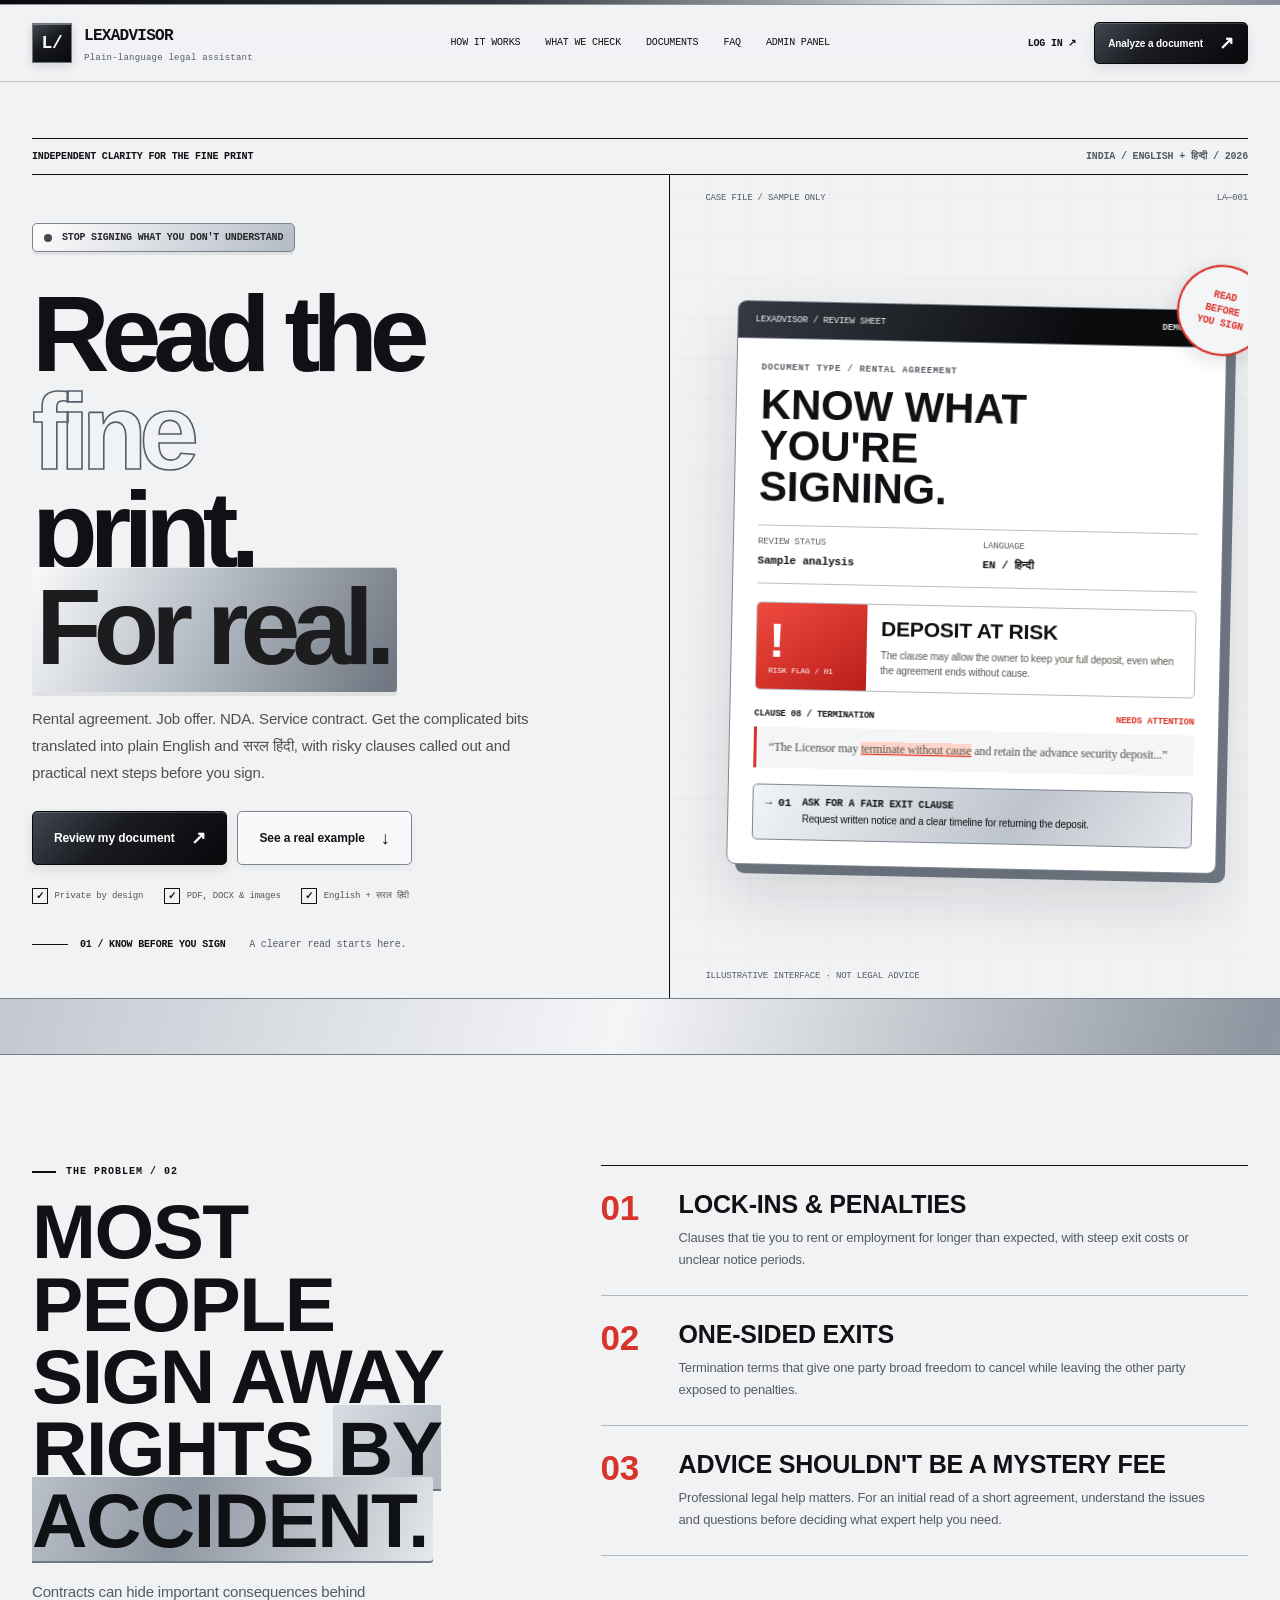
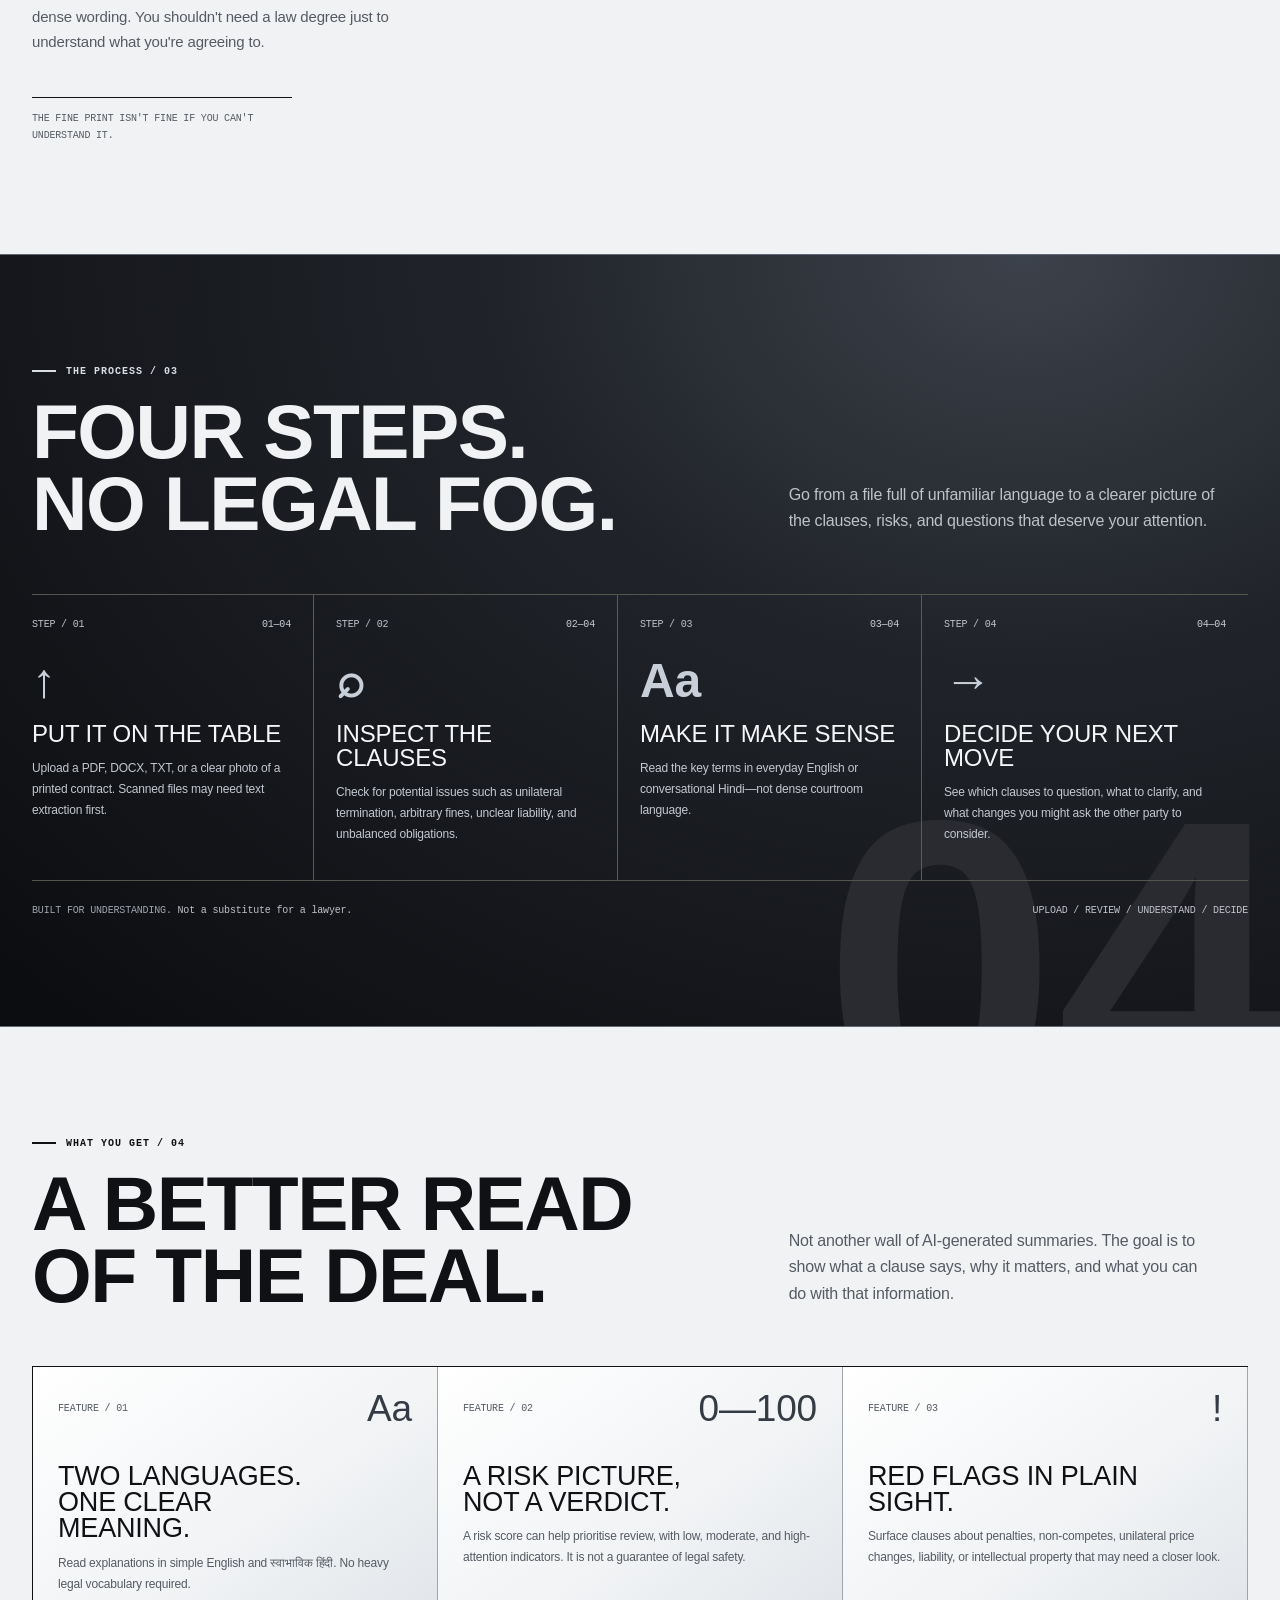
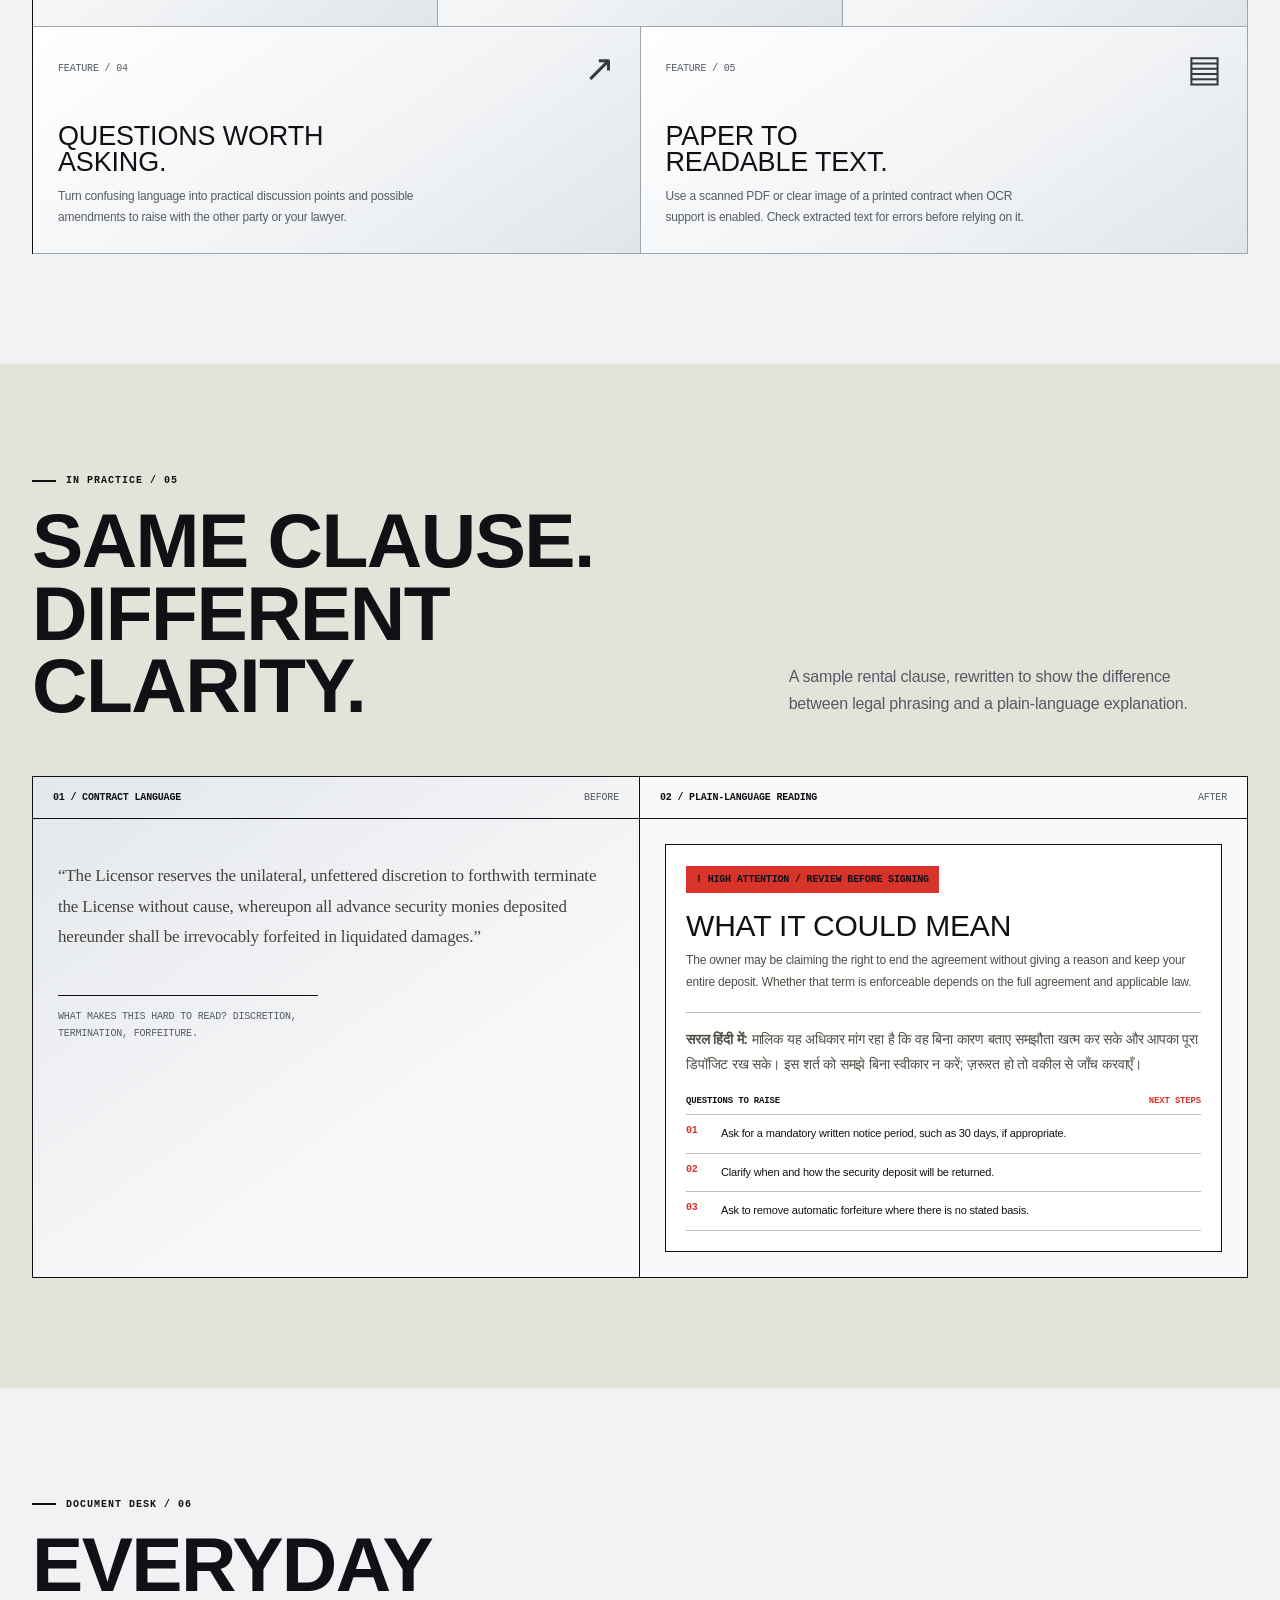
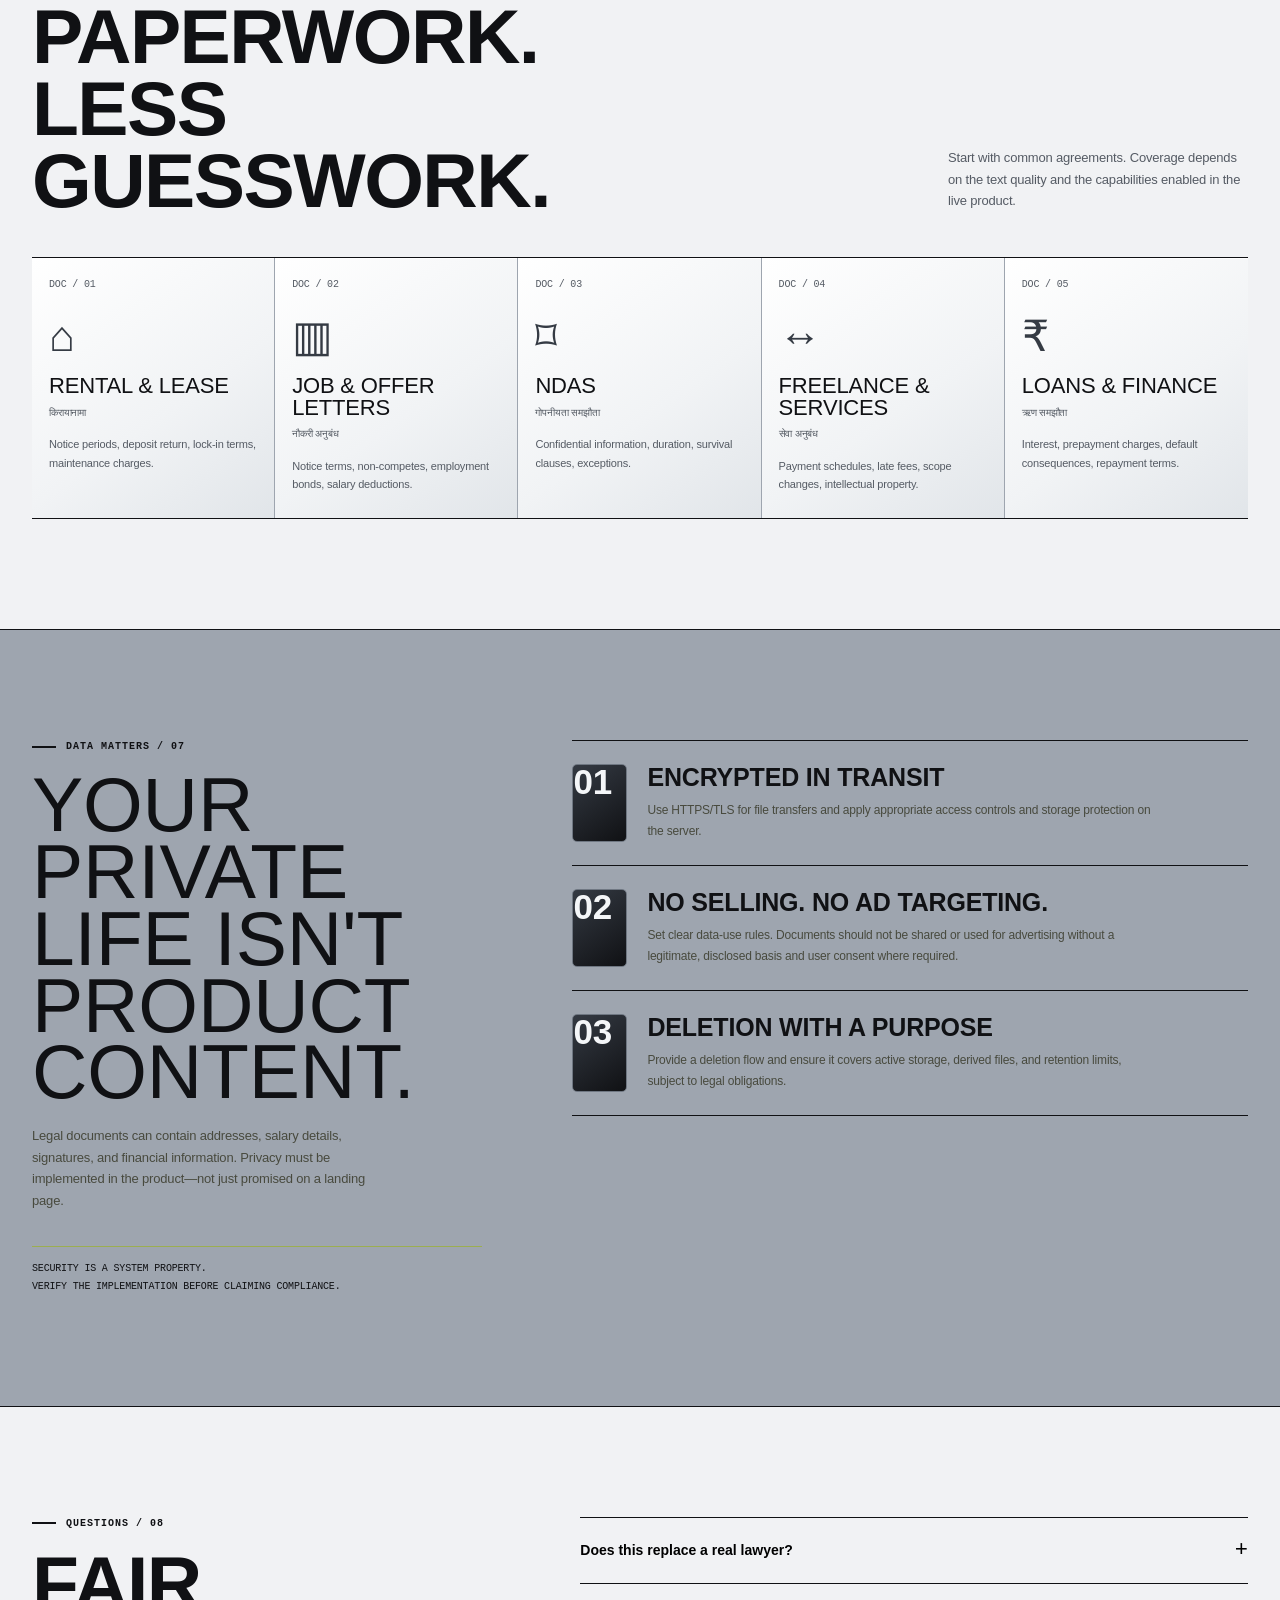
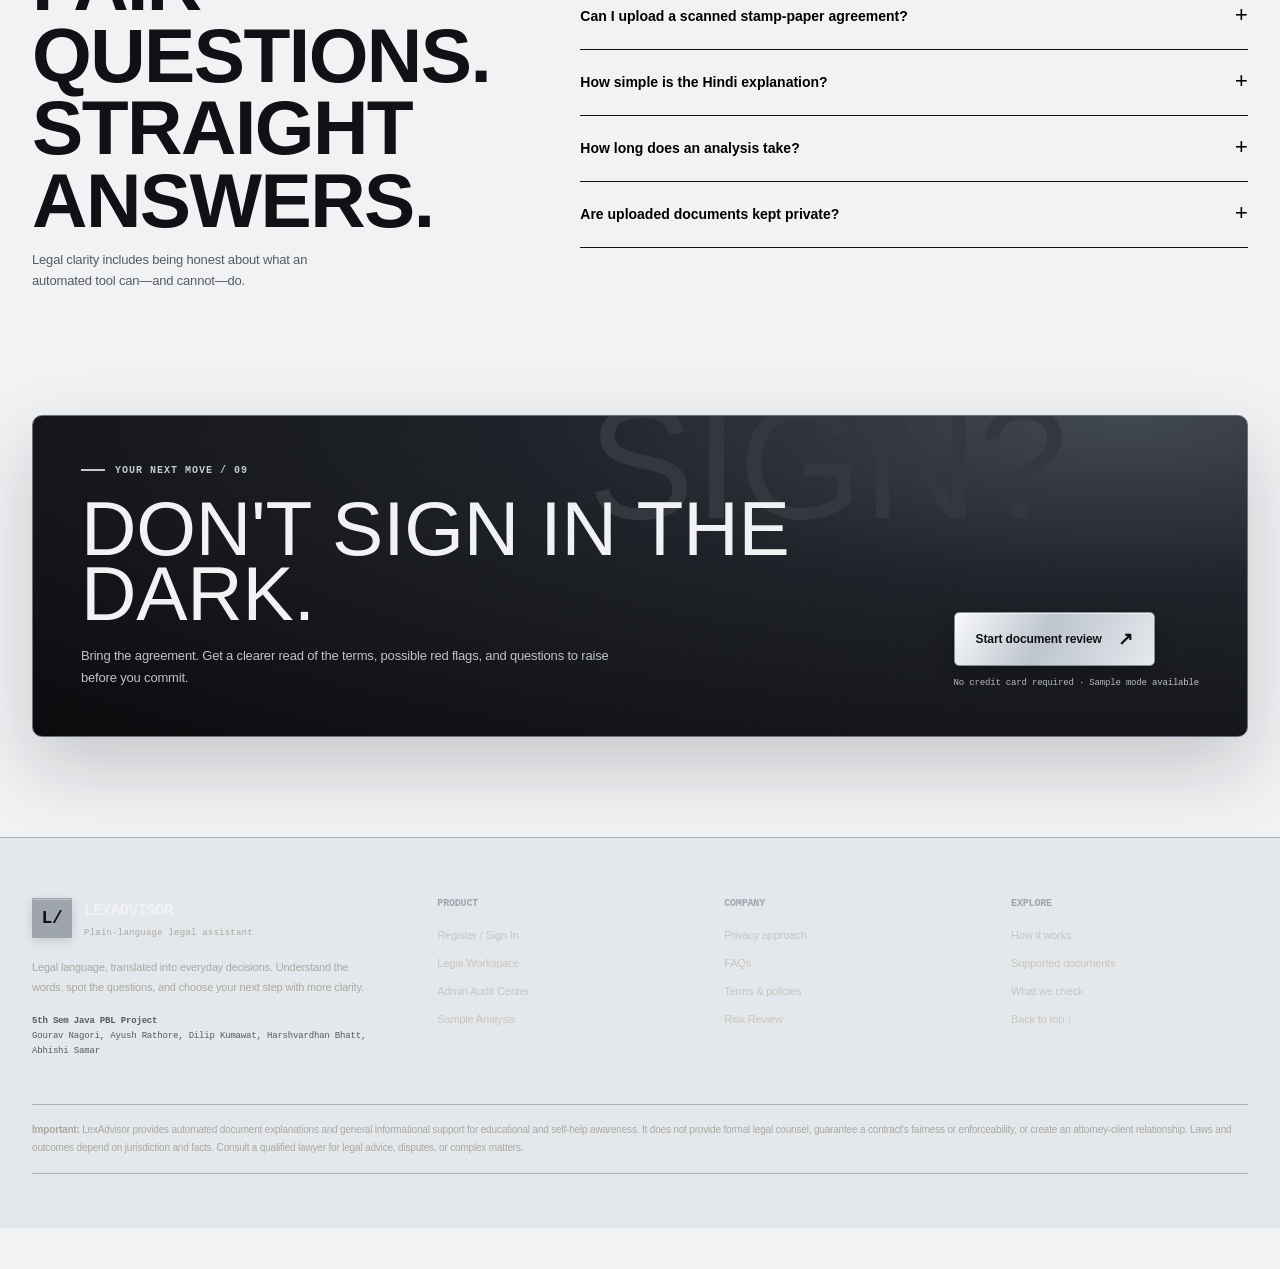
==== commit d8c58065: "feat(landing): adopt 100% reference design with editorial motion, 3D tilt hero artifact and bilingua" ====
--- a/src/main/resources/static/index.html
+++ b/src/main/resources/static/index.html
@@ -1,745 +1,513 @@
 <!DOCTYPE html>
 <html lang="en">
 <head>
-    <meta charset="UTF-8">
-    <meta name="viewport" content="width=device-width, initial-scale=1.0">
-    <title>LexAdvisor | Plain English & Hindi Legal Analysis, Risk Audit & Next Steps</title>
-    <link rel="stylesheet" href="style.css">
-    <link rel="preconnect" href="https://fonts.googleapis.com">
-    <link rel="preconnect" href="https://fonts.gstatic.com" crossorigin>
-    <link href="https://fonts.googleapis.com/css2?family=Lora:ital,wght@0,400;0,500;0,600;0,700;1,400;1,500;1,600&family=Noto+Sans+Devanagari:wght@400;500;600;700&family=Source+Sans+3:wght@300;400;500;600;700&display=swap" rel="stylesheet">
-    <style>
-        /* Landing Page Specific Sections */
-        .landing-nav-links {
-            display: flex;
-            align-items: center;
-            gap: 22px;
-        }
-        .landing-nav-links a {
-            color: #D1D5DB;
-            text-decoration: none;
-            font-size: 14px;
-            font-weight: 500;
-            transition: color 0.2s ease;
-        }
-        .landing-nav-links a:hover {
-            color: #FFFFFF;
-        }
-        .section-padding {
-            padding: 80px 24px;
-            max-width: 1180px;
-            margin: 0 auto;
-        }
-        .section-header {
-            text-align: center;
-            max-width: 760px;
-            margin: 0 auto 52px;
-        }
-        .section-badge {
-            display: inline-block;
-            font-size: 12px;
-            font-weight: 700;
-            text-transform: uppercase;
-            letter-spacing: 1px;
-            color: var(--color-brand-gold);
-            background: rgba(163, 117, 54, 0.1);
-            padding: 4px 12px;
-            border-radius: var(--radius-sm);
-            margin-bottom: 12px;
-        }
-        .section-title {
-            font-family: var(--font-serif);
-            font-size: 34px;
-            font-weight: 600;
-            color: var(--color-primary);
-            line-height: 1.3;
-            margin-bottom: 14px;
-        }
-        .section-desc {
-            font-size: 17px;
-            color: var(--color-text-muted);
-            line-height: 1.6;
-        }
-
-        /* 3-Column Grid */
-        .cards-grid-3 {
-            display: grid;
-            grid-template-columns: repeat(auto-fit, minmax(320px, 1fr));
-            gap: 28px;
-        }
-        .info-card {
-            background: #FFFFFF;
-            border: 1px solid var(--color-border);
-            border-radius: var(--radius-md);
-            padding: 32px 28px;
-            box-shadow: var(--shadow-sm);
-            transition: transform 0.2s ease, box-shadow 0.2s ease;
-        }
-        .info-card:hover {
-            transform: translateY(-3px);
-            box-shadow: var(--shadow-md);
-            border-color: var(--color-border-dark);
-        }
-        .info-card-icon {
-            font-size: 32px;
-            margin-bottom: 18px;
-            display: inline-block;
-        }
-        .info-card h3 {
-            font-family: var(--font-serif);
-            font-size: 20px;
-            font-weight: 600;
-            color: var(--color-primary);
-            margin-bottom: 12px;
-        }
-        .info-card p {
-            font-size: 15px;
-            color: var(--color-text-muted);
-            line-height: 1.6;
-        }
-
-        /* How It Works Steps */
-        .steps-container {
-            display: grid;
-            grid-template-columns: repeat(auto-fit, minmax(250px, 1fr));
-            gap: 24px;
-            margin-top: 20px;
-        }
-        .step-card {
-            background: #FFFFFF;
-            border: 1px solid var(--color-border);
-            border-radius: var(--radius-md);
-            padding: 28px 24px;
-            position: relative;
-        }
-        .step-number {
-            font-family: var(--font-serif);
-            font-size: 28px;
-            font-weight: 700;
-            color: var(--color-brand-gold);
-            margin-bottom: 14px;
-        }
-        .step-card h4 {
-            font-family: var(--font-serif);
-            font-size: 18px;
-            color: var(--color-primary);
-            margin-bottom: 10px;
-        }
-        .step-card p {
-            font-size: 14px;
-            color: var(--color-text-muted);
-            line-height: 1.6;
-        }
-
-        /* Before & After Interactive Showcase */
-        .comparison-wrapper {
-            background: #FFFFFF;
-            border: 1px solid var(--color-border);
-            border-radius: var(--radius-lg);
-            box-shadow: var(--shadow-md);
-            overflow: hidden;
-            display: grid;
-            grid-template-columns: 1fr 1.2fr;
-        }
-        @media (max-width: 860px) {
-            .comparison-wrapper {
-                grid-template-columns: 1fr;
-            }
-        }
-        .comparison-col-before {
-            background: #FAFAFA;
-            border-right: 1px solid var(--color-border);
-            padding: 36px 32px;
-        }
-        .comparison-col-after {
-            background: #FFFFFF;
-            padding: 36px 32px;
-        }
-        .comparison-tag {
-            display: inline-block;
-            font-size: 11px;
-            font-weight: 700;
-            text-transform: uppercase;
-            letter-spacing: 0.8px;
-            padding: 4px 10px;
-            border-radius: var(--radius-sm);
-            margin-bottom: 16px;
-        }
-        .tag-raw {
-            background: #ECEFF1;
-            color: #455A64;
-        }
-        .tag-lex {
-            background: #FEF3C7;
-            color: #92400E;
-        }
-        .contract-quote {
-            font-family: 'Courier New', Courier, monospace;
-            font-size: 14px;
-            line-height: 1.7;
-            color: #374151;
-            background: #FFFFFF;
-            border: 1px solid #E5E7EB;
-            padding: 18px;
-            border-radius: var(--radius-sm);
-            border-left: 3px solid #9CA3AF;
-        }
-        .lex-translation-box {
-            margin-bottom: 20px;
-            padding: 16px;
-            border-radius: var(--radius-sm);
-            background: #F8F9FA;
-            border: 1px solid #E9ECEF;
-        }
-        .lex-translation-box.hindi {
-            background: var(--color-bg-hindi);
-            border-color: #FDE68A;
-            font-family: var(--font-hindi);
-        }
-        .lex-translation-box h5 {
-            font-size: 12px;
-            font-weight: 700;
-            text-transform: uppercase;
-            letter-spacing: 0.5px;
-            margin-bottom: 6px;
-            color: var(--color-brand-gold);
-        }
-        .lex-translation-box p {
-            font-size: 14px;
-            color: var(--color-text-main);
-            line-height: 1.6;
-        }
-        .next-steps-list-preview {
-            list-style: none;
-            padding: 0;
-            margin: 12px 0 0;
-        }
-        .next-steps-list-preview li {
-            font-size: 13px;
-            color: var(--color-text-main);
-            margin-bottom: 8px;
-            display: flex;
-            align-items: flex-start;
-            gap: 8px;
-        }
-        .next-steps-list-preview li::before {
-            content: "✓";
-            color: #059669;
-            font-weight: bold;
-        }
-
-        /* Document Types Grid */
-        .doc-types-grid {
-            display: grid;
-            grid-template-columns: repeat(auto-fit, minmax(200px, 1fr));
-            gap: 18px;
-        }
-        .doc-type-pill {
-            background: #FFFFFF;
-            border: 1px solid var(--color-border);
-            border-radius: var(--radius-md);
-            padding: 20px 18px;
-            text-align: center;
-        }
-        .doc-type-pill span.icon {
-            font-size: 28px;
-            display: block;
-            margin-bottom: 8px;
-        }
-        .doc-type-pill h4 {
-            font-size: 16px;
-            color: var(--color-primary);
-            margin-bottom: 4px;
-            font-family: var(--font-serif);
-        }
-        .doc-type-pill p {
-            font-size: 12px;
-            color: var(--color-text-muted);
-        }
-
-        /* FAQ Accordion */
-        .faq-grid {
-            display: grid;
-            grid-template-columns: 1fr 1fr;
-            gap: 24px;
-        }
-        @media (max-width: 768px) {
-            .faq-grid {
-                grid-template-columns: 1fr;
-            }
-        }
-        .faq-card {
-            background: #FFFFFF;
-            border: 1px solid var(--color-border);
-            border-radius: var(--radius-md);
-            padding: 24px;
-        }
-        .faq-card h4 {
-            font-family: var(--font-serif);
-            font-size: 17px;
-            color: var(--color-primary);
-            margin-bottom: 10px;
-        }
-        .faq-card p {
-            font-size: 14px;
-            color: var(--color-text-muted);
-            line-height: 1.6;
-        }
-
-        /* Final Banner */
-        .cta-banner-section {
-            background: linear-gradient(135deg, #121820 0%, #1F2937 100%);
-            color: #FFFFFF;
-            border-radius: var(--radius-lg);
-            padding: 56px 40px;
-            text-align: center;
-            margin: 40px auto 80px;
-            max-width: 1180px;
-        }
-        .cta-banner-section h2 {
-            font-family: var(--font-serif);
-            font-size: 32px;
-            margin-bottom: 14px;
-        }
-        .cta-banner-section p {
-            font-size: 17px;
-            color: #D1D5DB;
-            max-width: 640px;
-            margin: 0 auto 28px;
-        }
-
-        /* Footer */
-        .landing-footer {
-            background: #121820;
-            color: #9CA3AF;
-            border-top: 1px solid #374151;
-            padding: 48px 24px 32px;
-            margin-top: auto;
-        }
-        .footer-inner {
-            max-width: 1180px;
-            margin: 0 auto;
-            display: flex;
-            justify-content: space-between;
-            align-items: flex-start;
-            flex-wrap: wrap;
-            gap: 32px;
-            border-bottom: 1px solid #1F2937;
-            padding-bottom: 32px;
-            margin-bottom: 24px;
-        }
-        .footer-disclaimer {
-            font-size: 12px;
-            color: #6B7280;
-            line-height: 1.6;
-            max-width: 1180px;
-            margin: 0 auto;
-            text-align: center;
-        }
-    </style>
+<meta charset="UTF-8">
+<meta name="viewport" content="width=device-width, initial-scale=1.0">
+<meta name="theme-color" content="#111214">
+<meta name="description" content="Understand legal documents in plain English and simple Hindi before you sign.">
+<title>LexAdvisor — Read the Fine Print. For Real.</title>
+<style>
+/* System-first typography inspired by Apple's restrained product pages; no external font dependency. */
+:root{--paper:#f4f5f7;--white:#ffffff;--ink:#1d1d1f;--muted:#686a70;--line:#d5d7db;--metal:#b8bec6;--metal-light:#e3e6ea;--metal-dark:#535861;--red:#c83d32;--mono:ui-monospace,'SFMono-Regular',SF Mono,Menlo,Consolas,monospace;--sans:-apple-system,BlinkMacSystemFont,'SF Pro Text','SF Pro Display','Helvetica Neue',Arial,sans-serif;--display:-apple-system,BlinkMacSystemFont,'SF Pro Display','SF Pro Text','Helvetica Neue',Arial,sans-serif;--max:1240px}
+*{box-sizing:border-box}html{scroll-behavior:smooth;scroll-padding-top:82px}body{margin:0;background:var(--paper);color:var(--ink);font:15px/1.65 var(--sans);-webkit-font-smoothing:antialiased}a{color:inherit;text-decoration:none}button,input{font:inherit}button,a{-webkit-tap-highlight-color:transparent}button{cursor:pointer}.wrap{width:min(var(--max),calc(100% - 64px));margin:auto}.mono{font-family:var(--mono)}.eyebrow{display:flex;align-items:center;gap:10px;font:600 10px/1.3 var(--mono);text-transform:uppercase;letter-spacing:.1em}.eyebrow:before{content:'';width:24px;height:2px;background:currentColor}.section{padding:110px 0}.section-head{display:grid;grid-template-columns:1fr .65fr;gap:50px;align-items:end;margin-bottom:55px}.section-head h2,.problem-intro h2,.faq-intro h2{font:800 clamp(3rem,6vw,6rem)/.94 var(--display);letter-spacing:-.02em;text-transform:uppercase;margin:17px 0 0;max-width:780px}.section-head p{color:var(--muted);max-width:430px;margin:0 0 4px;font-size:16px}.btn{display:inline-flex;align-items:center;justify-content:center;gap:16px;min-height:54px;padding:0 21px;background:var(--metal);color:var(--ink);border:1px solid var(--ink);font:700 12px var(--mono);text-transform:uppercase;letter-spacing:.015em;transition:background .18s,transform .18s}.btn:hover{background:#aeb5be;transform:translate(-2px,-2px);box-shadow:3px 3px 0 var(--ink)}.btn-dark{background:var(--ink);color:var(--paper)}.btn-dark:hover{background:#34352f}.btn-outline{background:transparent}.btn-outline:hover{background:var(--white)}.arrow{font-size:18px;line-height:1}.top-rule{height:7px;background:var(--metal);border-bottom:1px solid var(--ink)}
+/* navigation */
+.header{position:sticky;top:0;z-index:50;background:var(--paper);border-bottom:1px solid var(--ink)}.nav{height:76px;display:flex;align-items:center;justify-content:space-between;gap:25px}.brand{display:flex;align-items:center;gap:12px;min-width:210px}.brand-mark{display:grid;place-items:center;width:40px;height:40px;background:var(--ink);color:var(--metal);font:700 18px var(--mono);border:1px solid var(--ink)}.brand-name{font:700 16px/1 var(--mono);letter-spacing:-.045em;text-transform:uppercase}.brand-tag{display:block;margin-top:5px;color:var(--muted);font:9px var(--mono);letter-spacing:.025em}.nav-links{display:flex;align-items:center;gap:25px;font:500 10px var(--mono);text-transform:uppercase}.nav-links a{padding:8px 0;border-bottom:1px solid transparent}.nav-links a:hover{border-color:var(--ink)}.nav-actions{display:flex;align-items:center;gap:18px}.login{font:600 10px var(--mono);text-transform:uppercase}.nav-cta{min-height:42px;padding:0 13px;font-size:10px}.menu-toggle{display:none;width:42px;height:42px;background:transparent;border:1px solid var(--ink);font-size:21px}
+/* hero */
+.hero{padding:56px 0 0}.hero-topline{display:flex;justify-content:space-between;align-items:center;border-top:1px solid var(--ink);border-bottom:1px solid var(--ink);padding:12px 0;font:600 10px var(--mono);text-transform:uppercase}.hero-topline span:last-child{color:var(--muted)}.hero-grid{display:grid;grid-template-columns:1.05fr .95fr;min-height:590px}.hero-copy{padding:48px 40px 48px 0;border-right:1px solid var(--ink);display:flex;flex-direction:column;align-items:flex-start}.hero-badge{display:inline-flex;align-items:center;gap:10px;background:var(--metal);padding:8px 11px;font:700 10px var(--mono);text-transform:uppercase;border:1px solid var(--ink)}.hero-badge i{width:8px;height:8px;background:var(--ink);display:block}.hero h1{font:800 clamp(4.3rem,8.4vw,8.4rem)/.86 var(--display);letter-spacing:-.065em;text-transform:none;margin:34px 0 28px;max-width:760px}.hero h1 span{display:block}.hero h1 .outline-word{color:transparent;-webkit-text-stroke:1.5px var(--ink)}.hero h1 .metal-word{display:inline;background:var(--metal);padding:0 8px 4px 3px;width:max-content}.hero-desc{font-size:15px;line-height:1.8;max-width:510px;color:#505149;margin:0 0 25px}.hero-actions{display:flex;gap:10px;flex-wrap:wrap}.trust-row{display:flex;gap:14px 20px;flex-wrap:wrap;margin-top:23px;font:9px var(--mono);color:#55564f}.trust-row span{display:flex;align-items:center;gap:7px}.trust-row b{display:grid;place-items:center;width:16px;height:16px;border:1px solid var(--ink);font-size:10px;color:var(--ink)}.hero-index{margin-top:auto;padding-top:35px;display:flex;align-items:center;gap:12px;font:10px var(--mono);color:var(--muted)}.hero-index strong{color:var(--ink)}.hero-index:before{content:'';width:36px;height:1px;background:var(--ink)}
+/* actual-looking contract artifact */
+.hero-art{position:relative;padding:34px 0 34px 35px;display:flex;align-items:center;justify-content:center;overflow:hidden;background:repeating-linear-gradient(0deg,transparent,transparent 39px,rgba(23,24,21,.055) 40px),repeating-linear-gradient(90deg,transparent,transparent 39px,rgba(23,24,21,.055) 40px)}.artifact-label{position:absolute;top:18px;left:35px;right:0;display:flex;justify-content:space-between;font:9px var(--mono);text-transform:uppercase;color:var(--muted)}.case-file{position:relative;width:min(100%,490px);background:var(--white);border:1px solid var(--ink);box-shadow:9px 9px 0 var(--ink);transform:rotate(1.2deg)}.case-head{display:flex;justify-content:space-between;align-items:center;padding:13px 17px;background:var(--ink);color:var(--paper);font:9px var(--mono);text-transform:uppercase}.case-head strong{color:var(--metal);font-weight:600}.case-body{padding:24px}.case-kicker{font:600 9px var(--mono);text-transform:uppercase;color:var(--muted);letter-spacing:.08em}.case-title{font:800 42px/.98 var(--display);text-transform:uppercase;max-width:320px;margin:11px 0 18px}.case-meta{display:grid;grid-template-columns:1fr 1fr;border-top:1px solid var(--line);border-bottom:1px solid var(--line);padding:11px 0;gap:10px}.case-meta span{display:block;font:9px var(--mono);color:var(--muted);text-transform:uppercase}.case-meta b{font:600 11px var(--mono)}.case-risk{display:grid;grid-template-columns:110px 1fr;border:1px solid var(--ink);margin-top:18px}.risk-number{background:var(--red);color:var(--ink);padding:14px 12px;display:flex;flex-direction:column;justify-content:space-between}.risk-number strong{font:800 49px/.95 var(--display)}.risk-number span{font:8px var(--mono);text-transform:uppercase}.risk-copy{padding:13px 14px}.risk-copy strong{display:block;font:750 21px/1.02 var(--display);text-transform:uppercase}.risk-copy p{font-size:10px;line-height:1.5;margin:8px 0 0;color:#57574f}.clause-label{display:flex;justify-content:space-between;margin:19px 0 8px;font:600 9px var(--mono);text-transform:uppercase}.clause-label span:last-child{color:var(--red)}.clause-copy{font:12px/1.8 Georgia,serif;color:#515148;border-left:3px solid var(--red);padding:10px 12px;background:#f0f1f3}.mark-red{background:#ffd5c9;text-decoration:underline;text-decoration-color:var(--red);text-decoration-thickness:1px}.case-action{display:flex;align-items:flex-start;gap:11px;margin-top:16px;padding:12px;background:var(--metal);border:1px solid var(--ink)}.case-action .action-num{font:700 11px var(--mono)}.case-action p{font-size:10px;line-height:1.55;margin:0}.case-action b{display:block;font:700 10px var(--mono);text-transform:uppercase;margin-bottom:3px}.stamp{position:absolute;right:-20px;top:90px;width:91px;height:91px;border:2px solid var(--red);border-radius:50%;display:grid;place-items:center;text-align:center;background:var(--paper);color:var(--red);font:700 10px/1.35 var(--mono);transform:rotate(12deg)}.artifact-foot{position:absolute;bottom:17px;left:35px;font:9px var(--mono);text-transform:uppercase;color:var(--muted)}
+/* ticker */
+.ticker{overflow:hidden;background:var(--metal);border-top:1px solid var(--ink);border-bottom:1px solid var(--ink)}.ticker-track{display:flex;align-items:center;justify-content:space-between;gap:30px;min-height:55px;white-space:nowrap;font:700 11px var(--mono);text-transform:uppercase}.ticker-track span{display:flex;align-items:center;gap:25px}.ticker-track i{font-style:normal;font-size:17px}
+/* problem */
+.problem-grid{display:grid;grid-template-columns:.85fr 1.15fr;gap:90px}.problem-intro{position:relative}.problem-intro h2 em{font-style:normal;background:var(--metal);padding:0 5px}.problem-intro p{max-width:370px;color:var(--muted);margin:24px 0 0}.side-note{margin-top:42px;padding-top:12px;border-top:1px solid var(--ink);font:10px/1.7 var(--mono);color:var(--muted);max-width:260px}.problem-list{border-top:1px solid var(--ink)}.problem-row{display:grid;grid-template-columns:58px 1fr;gap:20px;padding:25px 0;border-bottom:1px solid var(--ink)}.problem-number{font:800 35px/.95 var(--display);color:var(--red)}.problem-row h3{font:750 25px/1.08 var(--display);text-transform:uppercase;margin:0 0 9px}.problem-row p{margin:0;color:var(--muted);font-size:13px;max-width:530px}
+/* process */
+.process-section{background:var(--ink);color:var(--paper);position:relative;overflow:hidden}.process-section:after{content:'04';position:absolute;right:-10px;bottom:-110px;font:800 420px/.8 var(--display);color:#24251f;pointer-events:none}.process-section .section-head{position:relative;z-index:1}.process-section .eyebrow{color:var(--metal)}.process-section .section-head p{color:#bfc2c8}.process-grid{position:relative;z-index:1;display:grid;grid-template-columns:repeat(4,1fr);border-top:1px solid #54554d;border-bottom:1px solid #54554d}.process-card{padding:24px 22px 30px 0;border-right:1px solid #54554d;margin-right:22px;min-height:285px;display:flex;flex-direction:column}.process-card:last-child{border-right:0;margin-right:0}.step-top{display:flex;align-items:center;justify-content:space-between;font:10px var(--mono);color:#bfc2c8}.step-top b{font-weight:500;color:var(--metal)}.step-symbol{font:750 48px/.98 var(--display);color:var(--metal);margin:27px 0 18px}.process-card h3{font:normal 24px/1 var(--display);text-transform:uppercase;margin:0 0 12px}.process-card p{font-size:12px;color:#bfc2c8;line-height:1.75;margin:0}.process-foot{position:relative;z-index:1;display:flex;justify-content:space-between;gap:20px;align-items:center;margin-top:24px;font:10px var(--mono);color:#bfc2c8}.process-foot strong{color:var(--metal);font-weight:500}
+/* features */
+.features-grid{display:grid;grid-template-columns:repeat(6,1fr);border-top:1px solid var(--ink);border-left:1px solid var(--ink)}.feature-card{grid-column:span 2;min-height:260px;padding:25px;border-right:1px solid var(--ink);border-bottom:1px solid var(--ink);display:flex;flex-direction:column;transition:background .2s}.feature-card:nth-child(4),.feature-card:nth-child(5){grid-column:span 3;min-height:220px}.feature-card:hover{background:var(--metal)}.feature-top{display:flex;justify-content:space-between;align-items:center;font:10px var(--mono);color:var(--muted)}.feature-glyph{font:normal 37px/.9 var(--display);color:var(--red)}.feature-card h3{font:normal 27px/.98 var(--display);text-transform:uppercase;margin:37px 0 11px;max-width:280px}.feature-card p{font-size:12px;color:var(--muted);line-height:1.75;margin:0;max-width:360px}.feature-card:hover p{color:#33342d}
+/* example */
+.example-section{background:#e4e3d9}.example-grid{display:grid;grid-template-columns:1fr 1fr;border:1px solid var(--ink)}.example-side{min-width:0}.example-side:first-child{border-right:1px solid var(--ink)}.example-head{padding:15px 20px;display:flex;align-items:center;justify-content:space-between;border-bottom:1px solid var(--ink);font:700 10px var(--mono);text-transform:uppercase}.example-head span:last-child{color:var(--muted);font-weight:400}.example-content{padding:25px}.legal-quote{font:17px/1.8 Georgia,serif;color:#44443c}.legal-quote mark{background:#ffcbbd;color:var(--ink)}.translated{border:1px solid var(--ink);background:var(--white);padding:20px}.verdict{display:inline-flex;gap:8px;align-items:center;background:var(--red);padding:8px 10px;font:700 10px var(--mono);text-transform:uppercase;margin-bottom:18px}.translated h3{font:normal 30px/.98 var(--display);text-transform:uppercase;margin:0 0 10px}.translated p{font-size:12px;line-height:1.8;margin:0 0 18px;color:#4e4e46}.translated .hindi{border-top:1px solid var(--line);padding-top:14px;font-size:14px}.action-list{list-style:none;margin:0;padding:0;border-top:1px solid var(--line)}.action-list li{display:grid;grid-template-columns:25px 1fr;gap:10px;padding:10px 0;border-bottom:1px solid var(--line);font-size:11px;line-height:1.6}.action-list b{font:700 10px var(--mono);color:var(--red)}
+/* document types */
+.docs-top{display:flex;justify-content:space-between;align-items:end;gap:30px;margin-bottom:40px}.docs-top .section-head{display:block;margin:0}.docs-top .section-head h2{max-width:690px}.docs-top>p{max-width:300px;color:var(--muted);font-size:13px;margin:0 0 5px}.docs-grid{display:grid;grid-template-columns:repeat(5,1fr);border-top:1px solid var(--ink);border-bottom:1px solid var(--ink)}.doc-type{padding:21px 17px 24px;border-right:1px solid var(--ink);min-height:255px;display:flex;flex-direction:column;transition:background .18s}.doc-type:last-child{border-right:0}.doc-type:hover{background:var(--metal)}.doc-index{font:10px var(--mono);color:var(--muted)}.doc-glyph{font:normal 43px/.9 var(--display);margin:27px 0 20px}.doc-type h3{font:normal 22px/.98 var(--display);text-transform:uppercase;margin:0 0 8px}.doc-type .hindi{font-size:10px;color:var(--muted);margin-bottom:14px}.doc-type p{font-size:11px;line-height:1.7;color:var(--muted);margin:0}
+/* privacy */
+.privacy-section{background:var(--metal);border-top:1px solid var(--ink);border-bottom:1px solid var(--ink)}.privacy-layout{display:grid;grid-template-columns:.8fr 1.2fr;gap:90px}.privacy-intro h2{font:normal clamp(3rem,6vw,5.7rem)/.87 var(--display);text-transform:uppercase;margin:18px 0 20px}.privacy-intro p{max-width:350px;font-size:13px;color:#484a3e}.privacy-code{margin-top:35px;padding-top:13px;border-top:1px solid #9cae50;font:10px/1.8 var(--mono)}.privacy-list{border-top:1px solid var(--ink)}.privacy-row{display:grid;grid-template-columns:55px 1fr;gap:20px;padding:23px 0;border-bottom:1px solid var(--ink)}.privacy-icon{font:800 35px/.95 var(--display)}.privacy-row h3{font:750 25px/1.08 var(--display);text-transform:uppercase;margin:0 0 9px}.privacy-row p{font-size:12px;line-height:1.75;color:#484a3e;margin:0;max-width:510px}
+/* faq */
+.faq-grid{display:grid;grid-template-columns:.7fr 1.3fr;gap:90px}.faq-intro p{max-width:300px;color:var(--muted);font-size:13px}.faq-list{border-top:1px solid var(--ink)}.faq-item{border-bottom:1px solid var(--ink)}.faq-question{width:100%;background:transparent;border:0;padding:20px 0;display:flex;justify-content:space-between;align-items:center;gap:20px;text-align:left;font:600 14px var(--sans)}.faq-question span:last-child{font:normal 22px var(--mono);transition:transform .2s}.faq-answer{display:none;max-width:650px;color:var(--muted);font-size:13px;padding:0 35px 20px 0}.faq-item.open .faq-answer{display:block}.faq-item.open .faq-question span:last-child{transform:rotate(45deg)}
+/* CTA/footer */
+.cta-section{padding:0 0 100px}.cta-panel{background:var(--ink);color:var(--paper);padding:48px;display:grid;grid-template-columns:1fr auto;gap:35px;align-items:end;position:relative;overflow:hidden}.cta-panel:after{content:'SIGN?';position:absolute;right:180px;top:-25px;font:normal 160px/.9 var(--display);color:#24251f;pointer-events:none}.cta-copy,.cta-actions{position:relative;z-index:1}.cta-copy .eyebrow{color:var(--metal)}.cta-copy h2{font:normal clamp(3rem,6vw,5.7rem)/.85 var(--display);text-transform:uppercase;max-width:760px;margin:19px 0}.cta-copy p{font-size:13px;color:#bfc2c8;max-width:530px;margin:0}.cta-actions{display:flex;flex-direction:column;align-items:flex-start;gap:12px}.cta-actions small{font:9px var(--mono);color:#bfc2c8}.footer{background:#171815;color:var(--paper);padding:60px 0 24px}.footer-grid{display:grid;grid-template-columns:1.5fr 1fr 1fr 1fr;gap:50px;padding-bottom:45px}.footer .brand-mark{background:var(--metal);color:var(--ink);border-color:var(--metal)}.footer .brand-tag{color:#a9aa9f}.footer-about p{max-width:340px;color:#a9aa9f;font-size:11px;line-height:1.8;margin-top:20px}.footer-col h4{font:600 10px var(--mono);text-transform:uppercase;color:var(--metal);margin:0 0 17px}.footer-col a{display:block;color:#c7c7bd;font-size:11px;margin:10px 0}.footer-col a:hover{color:var(--metal)}.footer-disclaimer{border-top:1px solid #41423b;border-bottom:1px solid #41423b;padding:16px 0;font-size:10px;line-height:1.8;color:#a9aa9f}.footer-bottom{display:flex;justify-content:space-between;gap:20px;padding-top:20px;font:9px var(--mono);color:#a9aa9f}.footer-bottom a{margin-left:15px}
+/* upload modal */
+.modal-backdrop{position:fixed;inset:0;z-index:100;display:none;align-items:center;justify-content:center;padding:20px;background:rgba(23,24,21,.78)}.modal-backdrop.show{display:flex}.modal{width:min(540px,100%);max-height:90vh;overflow:auto;background:var(--paper);border:1px solid var(--ink);box-shadow:8px 8px 0 var(--metal);padding:28px}.modal-top{display:flex;justify-content:space-between;gap:20px}.modal-top h2{font:normal 38px/.9 var(--display);text-transform:uppercase;margin:0}.modal-top p{font-size:12px;color:var(--muted);margin:10px 0 22px}.modal-close{width:36px;height:36px;background:transparent;border:1px solid var(--ink);font-size:20px;flex-shrink:0}.dropzone{display:flex;flex-direction:column;align-items:center;justify-content:center;gap:9px;min-height:185px;text-align:center;padding:22px;border:1px dashed var(--ink);background:var(--white);transition:background .2s}.dropzone.dragover{background:var(--metal)}.dropzone .glyph{font:normal 40px/.9 var(--display)}.dropzone strong{font:600 13px var(--mono);text-transform:uppercase}.dropzone p{font-size:11px;color:var(--muted);margin:0}.dropzone .btn{min-height:42px;margin-top:5px}.file-status{font:10px var(--mono);color:#285e23;margin-top:12px;overflow-wrap:anywhere}.modal-hint{font-size:10px;line-height:1.7;color:var(--muted);margin:17px 0 0}.modal-submit{width:100%;margin-top:18px}.sample-banner{display:none;background:var(--metal);border:1px solid var(--ink);padding:13px;margin-top:13px;font-size:11px;line-height:1.7}.sample-banner.show{display:block}
+@media(max-width:1050px){.nav-links{gap:14px}.nav-actions{gap:12px}.hero h1{font-size:clamp(4rem,7.8vw,7rem)}.hero-grid{grid-template-columns:1fr 1fr}.case-body{padding:19px}.case-title{font-size:36px}.problem-grid,.privacy-layout{gap:50px}.docs-grid{grid-template-columns:repeat(3,1fr)}.doc-type{border-bottom:1px solid var(--ink)}.doc-type:nth-child(3){border-right:0}.doc-type:nth-child(4),.doc-type:nth-child(5){border-bottom:0}.doc-type:nth-child(4){grid-column:1/2}.doc-type:nth-child(5){grid-column:2/4}.cta-panel:after{right:110px}}
+@media(max-width:780px){.wrap{width:calc(100% - 36px)}.section{padding:78px 0}.nav{height:68px}.brand{min-width:0}.menu-toggle{display:block}.nav-links{display:none;position:absolute;top:68px;left:0;right:0;background:var(--paper);padding:15px 20px 20px;border-bottom:1px solid var(--ink);flex-direction:column;align-items:stretch;gap:0}.nav-links.open{display:flex}.nav-links a{padding:13px 0;border-bottom:1px solid var(--line)}.nav-actions{margin-left:auto}.login{display:none}.nav-cta{min-height:40px;padding:0 10px;font-size:9px}.hero{padding-top:28px}.hero-topline{font-size:8px}.hero-grid{grid-template-columns:1fr}.hero-copy{padding:37px 0 30px;border-right:0;border-bottom:1px solid var(--ink)}.hero h1{font-size:clamp(4.4rem,15vw,7.2rem);margin:29px 0 25px}.hero-desc{font-size:14px}.hero-art{min-height:540px;padding:48px 10px}.artifact-label{left:10px;right:10px}.artifact-foot{left:10px}.case-file{max-width:480px}.stamp{right:-5px;top:70px}.hero-index{margin-top:28px}.section-head{grid-template-columns:1fr;gap:20px;margin-bottom:36px}.section-head h2,.problem-intro h2,.faq-intro h2{font-size:clamp(3rem,10vw,5rem)}.problem-grid,.privacy-layout,.faq-grid{grid-template-columns:1fr;gap:35px}.side-note{margin-top:25px}.process-grid{grid-template-columns:1fr 1fr}.process-card{min-height:250px;padding:22px 18px 22px 0;margin-right:18px;border-bottom:1px solid #54554d}.process-card:nth-child(2){border-right:0;margin-right:0;padding-right:0}.process-card:nth-child(3),.process-card:nth-child(4){border-bottom:0}.process-card:nth-child(4){border-right:0;margin-right:0;padding-right:0}.process-section:after{font-size:280px;bottom:-65px}.features-grid{grid-template-columns:1fr 1fr}.feature-card,.feature-card:nth-child(4),.feature-card:nth-child(5){grid-column:span 1;min-height:250px;padding:18px}.feature-card h3{font-size:24px;margin-top:28px}.feature-card:last-child{grid-column:1/-1;min-height:200px}.example-grid{grid-template-columns:1fr}.example-side:first-child{border-right:0;border-bottom:1px solid var(--ink)}.docs-top{align-items:flex-start;flex-direction:column}.docs-grid{grid-template-columns:1fr 1fr}.doc-type,.doc-type:nth-child(3),.doc-type:nth-child(4),.doc-type:nth-child(5){grid-column:auto;border-right:1px solid var(--ink);border-bottom:1px solid var(--ink);min-height:220px}.doc-type:nth-child(2n){border-right:0}.doc-type:last-child{grid-column:1/-1;border-right:0;border-bottom:0;min-height:170px}.privacy-layout{gap:30px}.cta-section{padding-bottom:65px}.cta-panel{grid-template-columns:1fr;padding:30px 24px;gap:28px}.cta-panel:after{right:-20px;top:15px;font-size:105px}.cta-actions{width:100%}.cta-actions .btn{width:100%}.footer-grid{grid-template-columns:1fr 1fr;gap:32px 22px}.footer-about{grid-column:1/-1}.footer-bottom{flex-direction:column;gap:10px}.footer-bottom a{margin:0 12px 0 0}}
+@media(max-width:430px){.wrap{width:calc(100% - 28px)}.brand-mark{width:34px;height:34px;font-size:15px}.brand-name{font-size:13px}.brand-tag{font-size:8px}.nav-cta{max-width:140px;white-space:normal;line-height:1.25;padding:6px 8px}.hero-topline span:last-child{display:none}.hero h1{font-size:clamp(3.7rem,17vw,5rem)}.hero-actions .btn{width:100%}.trust-row{gap:9px 12px}.hero-art{min-height:465px;padding:45px 5px}.case-body{padding:14px}.case-title{font-size:32px}.case-meta{gap:7px}.case-risk{grid-template-columns:85px 1fr}.risk-number strong{font-size:41px}.risk-copy strong{font-size:18px}.clause-copy{font-size:11px}.stamp{width:72px;height:72px;font-size:8px;right:0;top:63px}.artifact-label{font-size:8px}.process-grid{grid-template-columns:1fr}.process-card,.process-card:nth-child(2),.process-card:nth-child(3),.process-card:nth-child(4){min-height:0;border-right:0;border-bottom:1px solid #54554d;margin:0;padding:22px 0}.process-card:last-child{border-bottom:0}.step-symbol{margin:15px 0}.features-grid{grid-template-columns:1fr}.feature-card,.feature-card:nth-child(4),.feature-card:nth-child(5),.feature-card:last-child{grid-column:1/-1;min-height:0;padding:21px}.feature-card h3{margin-top:20px}.docs-grid{grid-template-columns:1fr}.doc-type,.doc-type:nth-child(2n),.doc-type:nth-child(3),.doc-type:nth-child(4),.doc-type:nth-child(5),.doc-type:last-child{grid-column:auto;border-right:0;border-bottom:1px solid var(--ink);min-height:0;padding:20px}.doc-glyph{margin:15px 0}.doc-type:last-child{border-bottom:0}.example-content{padding:15px}.translated{padding:15px}.footer-grid{gap:28px 16px}.footer-col a{font-size:10px}.modal{padding:20px}}
+@media(prefers-reduced-motion:reduce){*,*::before,*::after{scroll-behavior:auto!important;transition:none!important}}
+
+/* MOTION SYSTEM — purposeful, restrained, and accessible */
+:root{--ease-out:cubic-bezier(.16,1,.3,1);--ease-snap:cubic-bezier(.2,.8,.2,1)}
+html{scroll-behavior:smooth}body{cursor:auto}::selection{background:var(--metal);color:var(--ink)}
+/* top-of-page reading progress */
+#readingProgress{position:fixed;z-index:120;left:0;top:0;height:3px;width:0;background:var(--red);transform-origin:left;pointer-events:none}
+/* editorial loader */
+#siteLoader{position:fixed;inset:0;z-index:2000;background:var(--ink);color:var(--paper);display:grid;place-items:center;transition:clip-path .85s var(--ease-out),visibility .85s;clip-path:inset(0 0 0 0)}
+#siteLoader.is-gone{clip-path:inset(0 0 100% 0);visibility:hidden;pointer-events:none}
+.loader-inner{width:min(520px,calc(100% - 48px))}.loader-brand{display:flex;align-items:center;gap:13px;font:700 12px var(--mono);text-transform:uppercase;letter-spacing:.06em}.loader-mark{display:grid;place-items:center;width:42px;height:42px;background:var(--metal);color:var(--ink);font-size:17px}.loader-title{font:800 clamp(3.5rem,10vw,7rem)/.88 var(--display);text-transform:uppercase;letter-spacing:-.025em;margin:42px 0 32px}.loader-title span{display:block;color:var(--metal)}.loader-track{height:3px;background:#44453d;overflow:hidden}.loader-fill{height:100%;width:0;background:var(--metal);animation:loaderFill 1.05s var(--ease-out) forwards}.loader-meta{display:flex;justify-content:space-between;gap:12px;margin-top:12px;font:9px var(--mono);text-transform:uppercase;color:#c2c5cb}
+@keyframes loaderFill{to{width:100%}}
+/* custom cursor: desktop only; native cursor remains on touch screens */
+.cursor-dot,.cursor-ring{position:fixed;left:0;top:0;z-index:1500;pointer-events:none;border-radius:50%;opacity:0;transform:translate3d(-100px,-100px,0);transition:opacity .2s, width .25s var(--ease-out),height .25s var(--ease-out),background .25s,border-color .25s}
+.cursor-dot{width:6px;height:6px;background:var(--red)}.cursor-ring{width:34px;height:34px;border:1px solid var(--ink);mix-blend-mode:multiply;display:grid;place-items:center}.cursor-ring:after{content:'';width:3px;height:3px;background:var(--ink);border-radius:50%}body.cursor-ready .cursor-dot,body.cursor-ready .cursor-ring{opacity:1}.cursor-ring.is-hover{width:58px;height:58px;background:var(--metal);border-color:var(--ink)}.cursor-ring.is-hover:after{width:5px;height:5px}.cursor-ring.is-press{width:24px;height:24px;background:var(--red)}
+@media(hover:hover) and (pointer:fine){body.cursor-ready,body.cursor-ready a,body.cursor-ready button{cursor:none}}
+/* reveal-on-scroll */
+.js-motion [data-reveal]{opacity:0;transform:translate3d(0,28px,0);transition:opacity .75s var(--ease-out),transform .85s var(--ease-out);transition-delay:var(--reveal-delay,0ms);will-change:opacity,transform}
+.js-motion [data-reveal="left"]{transform:translate3d(-32px,0,0)}.js-motion [data-reveal="right"]{transform:translate3d(32px,0,0)}.js-motion [data-reveal="scale"]{transform:translate3d(0,18px,0) scale(.96)}
+.js-motion [data-reveal].is-visible{opacity:1;transform:translate3d(0,0,0) scale(1);will-change:auto}
+/* hero choreography */
+.js-motion .hero-topline,.js-motion .hero-badge,.js-motion .hero h1,.js-motion .hero-desc,.js-motion .hero-actions,.js-motion .trust-row,.js-motion .hero-index{animation:heroEnter .8s var(--ease-out) both;animation-delay:var(--hero-delay,0ms)}
+.js-motion .hero-topline{--hero-delay:80ms}.js-motion .hero-badge{--hero-delay:180ms}.js-motion .hero h1{--hero-delay:260ms}.js-motion .hero-desc{--hero-delay:390ms}.js-motion .hero-actions{--hero-delay:470ms}.js-motion .trust-row{--hero-delay:550ms}.js-motion .hero-index{--hero-delay:620ms}
+@keyframes heroEnter{from{opacity:0;transform:translate3d(0,22px,0)}to{opacity:1;transform:translate3d(0,0,0)}}
+.js-motion .case-file{animation:caseIn 1.05s var(--ease-out) .28s both}.js-motion .stamp{animation:stampIn .6s var(--ease-out) 1.1s both}
+@keyframes caseIn{from{opacity:0;transform:translate3d(0,36px,0) rotate(4deg) scale(.97)}to{opacity:1;transform:translate3d(0,0,0) rotate(1.2deg) scale(1)}}
+@keyframes stampIn{0%{opacity:0;transform:rotate(28deg) scale(1.35)}70%{opacity:1;transform:rotate(8deg) scale(.94)}100%{opacity:1;transform:rotate(12deg) scale(1)}}
+/* continuous detail motion */
+.stamp{transform-origin:center;transition:transform .45s var(--ease-out)}.hero-art:hover .stamp{transform:rotate(5deg) scale(1.05)}.hero-art:before{content:'';position:absolute;inset:0;pointer-events:none;background:linear-gradient(110deg,transparent 35%,rgba(184,190,198,.24) 48%,transparent 61%);transform:translateX(-110%);animation:paperSweep 7s ease-in-out 2s infinite}
+@keyframes paperSweep{0%,55%{transform:translateX(-110%)}75%,100%{transform:translateX(110%)}}
+.ticker-track{width:max-content;justify-content:flex-start;animation:tickerTravel 28s linear infinite}.ticker:hover .ticker-track{animation-play-state:paused}.ticker-track span{padding-right:28px}@keyframes tickerTravel{to{transform:translateX(-35%)}}
+/* interactive blocks */
+.problem-row,.process-card,.feature-card,.doc-type,.privacy-row,.faq-item,.example-side{transition:background .3s var(--ease-out),color .3s var(--ease-out),transform .35s var(--ease-out),box-shadow .35s var(--ease-out)}
+.problem-row:hover{padding-left:12px;background:rgba(184,190,198,.28)}.problem-row:hover .problem-number{transform:translateX(3px)}.problem-number{transition:transform .3s var(--ease-out)}
+.process-card:hover{background:#292b30;transform:translateY(-5px)}.process-card:hover .step-symbol{color:var(--metal);transform:translate(4px,-4px) rotate(-4deg)}.step-symbol{transition:transform .35s var(--ease-out),color .35s}
+.feature-card:hover,.doc-type:hover{background:var(--metal);transform:translateY(-4px);box-shadow:5px 5px 0 var(--ink)}.feature-card:hover p,.doc-type:hover p{color:#33342d}.feature-glyph,.doc-glyph{transition:transform .4s var(--ease-out)}.feature-card:hover .feature-glyph,.doc-type:hover .doc-glyph{transform:rotate(-8deg) scale(1.08)}
+.privacy-row:hover{transform:translateX(7px)}.privacy-row:hover .privacy-icon{background:var(--metal);color:var(--ink)}.privacy-icon{transition:background .25s,color .25s}
+.faq-question span:last-child{transition:transform .3s var(--ease-out)}.faq-item.open .faq-question span:last-child{transform:rotate(45deg)}
+.btn{position:relative;isolation:isolate;overflow:hidden;transition:background .25s,transform .25s var(--ease-out),box-shadow .25s var(--ease-out)}.btn:before{content:'';position:absolute;z-index:-1;inset:0;background:var(--white);transform:translateY(102%);transition:transform .35s var(--ease-out)}.btn:hover:before{transform:translateY(0)}.btn .arrow{display:inline-block;transition:transform .3s var(--ease-out)}.btn:hover .arrow{transform:translate(3px,-3px)}.btn-dark:before{background:#3a3d43}.btn-dark:hover{color:var(--paper)}
+/* modal entrance */
+.modal-backdrop{opacity:0;transition:opacity .25s ease}.modal-backdrop.show{opacity:1}.modal{transform:translateY(20px) scale(.98);transition:transform .4s var(--ease-out)}.modal-backdrop.show .modal{transform:translateY(0) scale(1)}
+/* a clear keyboard focus treatment */
+:focus-visible{outline:3px solid var(--red);outline-offset:4px}
+@media(max-width:760px){.cursor-dot,.cursor-ring{display:none}.js-motion [data-reveal],.js-motion [data-reveal="left"],.js-motion [data-reveal="right"],.js-motion [data-reveal="scale"]{transform:translateY(18px)}.js-motion [data-reveal].is-visible{transform:none}.hero-art:before{animation:none}.ticker-track{animation-duration:36s}}
+@media(prefers-reduced-motion:reduce){html{scroll-behavior:auto}*,*::before,*::after{animation-duration:.01ms!important;animation-iteration-count:1!important;transition-duration:.01ms!important;scroll-behavior:auto!important}#siteLoader{display:none}.js-motion [data-reveal]{opacity:1;transform:none}}
+
+/* METALLIC GRAPHITE ART DIRECTION */
+:root{--ease-out:cubic-bezier(.16,1,.3,1);--ease-snap:cubic-bezier(.2,.8,.2,1)}
+body{background:var(--paper);letter-spacing:-.012em}
+.top-rule{height:4px;background:linear-gradient(90deg,#202125 0%,#777d86 42%,#e1e4e8 68%,#24262b 100%);border-bottom:1px solid #8f949c}
+.header{background:rgba(244,245,247,.92);backdrop-filter:saturate(150%) blur(18px);-webkit-backdrop-filter:saturate(150%) blur(18px);border-bottom:1px solid rgba(29,29,31,.12)}
+.brand-mark{background:linear-gradient(145deg,#42464d,#111215 68%);color:#eef0f3;border:1px solid #6b7078;box-shadow:inset 0 1px 0 rgba(255,255,255,.22)}
+.btn{background:linear-gradient(145deg,#34373d,#151619);color:#f8f9fa;border:1px solid #0e0f11;box-shadow:inset 0 1px 0 rgba(255,255,255,.17);border-radius:7px;font-family:var(--sans);font-weight:650;letter-spacing:-.01em;text-transform:none}
+.btn:hover{background:linear-gradient(145deg,#50555e,#25272c);box-shadow:0 8px 22px rgba(20,22,27,.18);transform:translateY(-2px)}
+.btn:before{background:linear-gradient(145deg,#555b64,#27292e);border-radius:6px}.btn-dark{background:#1d1d1f;color:#fff}.btn-outline{background:rgba(255,255,255,.55);color:var(--ink);border-color:#c7cbd1;box-shadow:none}.btn-outline:before{background:#e5e8ec}
+.hero-badge{background:linear-gradient(135deg,#f0f1f3,#c8cdd4);border-color:#a9afb8;border-radius:5px;color:#26282c}.hero-badge i{background:#454a52;border-radius:50%}
+.hero h1{font-weight:850;letter-spacing:-.075em;text-transform:none;line-height:.91}.hero h1 .outline-word{-webkit-text-stroke:1.5px #737983}.hero h1 .metal-word{display:inline;background:linear-gradient(135deg,#d8dce1,#a8afb8 52%,#eef0f3);color:#1d1d1f;padding:0 9px 5px 4px;width:max-content;border-radius:3px;box-decoration-break:clone;-webkit-box-decoration-break:clone}
+.case-file{border-color:#b9bdc4;border-radius:9px;overflow:visible;box-shadow:0 24px 55px rgba(29,29,31,.13),8px 8px 0 #b9bec5;background:#fff}
+.case-head{border-radius:8px 8px 0 0;background:linear-gradient(110deg,#292b30,#111214);color:#f5f6f8}.case-head strong{color:#dfe2e6}
+.case-action{background:linear-gradient(135deg,#e4e7eb,#c6cbd2);border-color:#b6bbc2;border-radius:5px}.risk-number{background:linear-gradient(145deg,#d55a4e,#b83128);color:#fff}.case-risk{border-color:#b7bbc1;border-radius:5px;overflow:hidden}.clause-copy{background:#f4f5f7;border-left-color:var(--red)}
+.stamp{background:#f4f5f7;border-color:var(--red);box-shadow:0 5px 18px rgba(29,29,31,.1)}
+.ticker{background:linear-gradient(100deg,#c2c7ce,#e7e9ec 45%,#b8bec6);border-color:#a7adb5;color:#202125}.ticker-track i{color:#565c65}
+.problem-intro h2 em{background:linear-gradient(110deg,#dce0e5,#b9c0c8);border-radius:3px}.problem-row:hover{background:rgba(184,190,198,.22)}
+.process-section{background:radial-gradient(ellipse at 88% 12%,#34373d 0%,#222428 42%,#17181b 100%)}.process-section:after{color:#292b30}.process-section .eyebrow,.step-top b,.process-card:hover .step-symbol{color:#c8cdd4}.process-card:hover{background:rgba(255,255,255,.045)}
+.feature-card:hover,.doc-type:hover{background:linear-gradient(145deg,#e4e7eb,#c0c6ce);box-shadow:0 14px 30px rgba(29,29,31,.12);border-radius:5px}.feature-card:hover p,.doc-type:hover p{color:#3c4047}
+.privacy-row:hover .privacy-icon{background:linear-gradient(145deg,#d8dce1,#aab1ba);color:#1d1d1f}.privacy-icon{border-radius:5px}
+.cta-panel{background:linear-gradient(125deg,#25272c,#111214);border:1px solid #52565e;border-radius:10px;box-shadow:0 25px 65px rgba(29,29,31,.12)}.cta-panel:after{color:#34373d}.cta-panel .eyebrow{color:#c5cad1}.cta-panel .btn{background:linear-gradient(145deg,#f0f2f4,#c2c8d0);color:#17181a;border-color:#aab0b8}.cta-panel .btn:before{background:#fff}
+.footer{background:#eceef1;border-top:1px solid #cdd1d7}.footer-disclaimer{border-color:#c6cad0}.footer-bottom{border-color:#c6cad0}
+#readingProgress{background:linear-gradient(90deg,#222429,#aeb4bd,#f1f2f4)}
+.loader-mark{background:linear-gradient(145deg,#e8ebef,#9da4ad);color:#1d1d1f;border-radius:4px}.loader-title span{color:#c4c9d0}.loader-track{background:#41454c}.loader-fill{background:linear-gradient(90deg,#7c838d,#eef0f3)}
+.cursor-dot{background:#25272b}.cursor-ring{border-color:#34373d;mix-blend-mode:normal}.cursor-ring:after{background:#34373d}.cursor-ring.is-hover{background:rgba(196,202,210,.9);border-color:#292b30}.cursor-ring.is-press{background:#c83d32}
+/* Each content block enters on scroll with a subtle depth cue and ordered stagger. */
+.js-motion [data-reveal]{opacity:0;filter:blur(5px);transform:translate3d(0,44px,0) rotateX(2.5deg) scale(.985);transform-origin:50% 100%;transition:opacity .8s var(--ease-out),transform .95s var(--ease-out),filter .8s var(--ease-out);transition-delay:var(--reveal-delay,0ms);will-change:opacity,transform,filter}
+.js-motion [data-reveal="left"]{transform:translate3d(-42px,12px,0) rotateY(3deg);transform-origin:left center}
+.js-motion [data-reveal="right"]{transform:translate3d(42px,12px,0) rotateY(-3deg);transform-origin:right center}
+.js-motion [data-reveal="scale"]{transform:translate3d(0,34px,0) scale(.92) rotateX(4deg)}
+.js-motion [data-reveal].is-visible{opacity:1;filter:blur(0);transform:translate3d(0,0,0) rotateX(0) rotateY(0) scale(1);will-change:auto}
+/* Cards respond after they arrive, rather than sitting inert on the page. */
+.feature-card,.doc-type,.process-card,.problem-row,.faq-item,.privacy-row,.example-side{transform-style:preserve-3d;backface-visibility:hidden}
+.feature-card,.doc-type{transition:background .35s var(--ease-out),color .35s var(--ease-out),transform .55s var(--ease-out),box-shadow .45s var(--ease-out),border-radius .35s var(--ease-out)}
+.js-motion .feature-card.is-visible,.js-motion .doc-type.is-visible{animation:cardSettle .7s var(--ease-out) both;animation-delay:var(--reveal-delay,0ms)}
+@keyframes cardSettle{0%{filter:blur(3px);opacity:.7}100%{filter:blur(0);opacity:1}}
+.process-card .step-symbol,.feature-glyph,.doc-glyph{transition:transform .5s var(--ease-out),color .35s,opacity .35s}
+.js-motion .process-card.is-visible .step-symbol,.js-motion .feature-card.is-visible .feature-glyph,.js-motion .doc-type.is-visible .doc-glyph{animation:iconArrive .65s var(--ease-out) both;animation-delay:calc(var(--reveal-delay,0ms) + 160ms)}
+@keyframes iconArrive{from{opacity:.2}to{opacity:1}}
+.js-motion .case-meta>div[data-reveal],.js-motion .case-risk[data-reveal],.js-motion .case-action[data-reveal]{transition-duration:.65s}
+.header.is-scrolled{box-shadow:0 8px 30px rgba(29,29,31,.06)}
+@media(max-width:760px){.js-motion [data-reveal],.js-motion [data-reveal="left"],.js-motion [data-reveal="right"],.js-motion [data-reveal="scale"]{transform:translateY(24px) scale(.99);filter:blur(2px)}.js-motion [data-reveal].is-visible{transform:none;filter:none}.js-motion .feature-card.is-visible,.js-motion .doc-type.is-visible{animation:none}}
+@media(prefers-reduced-motion:reduce){.js-motion [data-reveal]{opacity:1;filter:none;transform:none;animation:none}.js-motion .feature-card.is-visible,.js-motion .doc-type.is-visible{animation:none}}
+
+/* ================================================================
+   GRAPHITE / LIQUID METAL PASS — high contrast, richer surfaces,
+   and scroll-triggered motion on every meaningful content block.
+   ================================================================ */
+:root{
+ --paper:#F1F2F4;--white:#FFFFFF;--ink:#101114;--muted:#555B64;
+ --line:#B8BEC7;--metal:#9EA5AF;--metal-light:#E8EBEF;--metal-dark:#343941;
+ --steel:#737B86;--steel-bright:#DCE1E7;--red:#D9342B;
+ --ease-out:cubic-bezier(.16,1,.3,1);
+}
+body{background:var(--paper);color:var(--ink)}
+.top-rule{height:5px;background:linear-gradient(90deg,#08090B 0%,#343941 18%,#DDE1E6 34%,#6B727D 49%,#F7F8FA 63%,#25282E 82%,#08090B 100%);background-size:220% 100%;animation:metalRule 7s linear infinite}
+@keyframes metalRule{to{background-position:220% 0}}
+.header{background:rgba(241,242,244,.91);border-bottom-color:rgba(16,17,20,.2)}
+.brand-mark{background:linear-gradient(145deg,#454B54 0%,#17191D 45%,#08090B 100%);color:#F5F7FA;border-color:#707782;box-shadow:inset 0 1px 0 #ffffff55,0 3px 9px #10111422}
+.hero h1{color:#101114;text-wrap:balance}
+.hero h1 .outline-word{-webkit-text-stroke:1.6px #555D68}
+.hero h1 .metal-word{background:linear-gradient(115deg,#F8F9FA 0%,#BEC4CC 20%,#707782 48%,#E8EBEF 70%,#9EA5AF 100%);background-size:220% 100%;animation:metalText 8s ease-in-out infinite alternate;box-shadow:inset 0 1px 0 #fff9,0 4px 0 #10111412}
+@keyframes metalText{to{background-position:100% 0}}
+.hero-badge{background:linear-gradient(135deg,#FFFFFF,#D6DAE0 55%,#B3BAC4);border-color:#7B828C;box-shadow:0 3px 0 #10111412}
+.btn{border-radius:5px;background:linear-gradient(135deg,#414751 0%,#191B20 42%,#07080A 100%);color:#fff;border:1px solid #08090B;box-shadow:inset 0 1px 0 #ffffff30,0 5px 12px #10111418}
+.btn:hover{background:linear-gradient(135deg,#606874,#24272D 55%,#111216);box-shadow:0 10px 25px #10111430;transform:translateY(-3px)}
+.btn-outline{background:#F8F9FA;color:#111216;border:1px solid #7D848E;box-shadow:inset 0 1px 0 #fff,0 3px 8px #1011140b}
+.btn-outline:hover{background:linear-gradient(135deg,#E7EAEE,#BEC4CC);color:#101114}
+.case-file{box-shadow:0 28px 65px #10111424,9px 9px 0 #737B86;border:1px solid #7E858F}
+.case-head{background:linear-gradient(110deg,#353A43,#0A0B0D 70%);border-bottom:1px solid #777F8A}
+.case-action{background:linear-gradient(120deg,#F2F4F6,#BEC4CC 60%,#E6E9ED);border-color:#7D848E}
+.risk-number{background:linear-gradient(145deg,#F04A3F,#B91E19);color:#fff}
+.stamp{border-width:2px;box-shadow:0 5px 20px #10111420}
+.ticker{background:linear-gradient(105deg,#C3C8D0,#F4F5F7 27%,#8D95A0 55%,#D9DDE2 77%,#A5ACB6);background-size:180% 100%;animation:steelTicker 12s linear infinite;border-color:#767D87;color:#101114}
+@keyframes steelTicker{to{background-position:180% 0}}
+.problem-intro h2 em{background:linear-gradient(110deg,#D8DDE3,#8E96A1 50%,#E5E8EC);box-shadow:inset 0 -2px #6F7782}
+.problem-row{border-color:#B0B6BF}
+.process-section{background:radial-gradient(ellipse at 80% 0%,#3C424B 0%,#202329 37%,#0B0C0F 100%);border-top:1px solid #626974;border-bottom:1px solid #626974}
+.process-section .eyebrow{color:#D9DEE5}.process-card{border-color:#555C66}.process-card h3{color:#F5F6F8}.process-card p{color:#C3C8D0}.process-card:hover{background:linear-gradient(135deg,#343A43AA,#14161B);box-shadow:inset 0 1px #ffffff18,0 12px 28px #0004}
+.step-symbol{color:#C8CFD8}
+.feature-card,.doc-type{background:linear-gradient(145deg,#FFFFFF 0%,#F1F3F5 58%,#E1E5E9 100%);border-color:#9EA5AF;box-shadow:inset 0 1px 0 #fff}
+.feature-card:after,.doc-type:after,.process-card:after{content:"";position:absolute;inset:0;pointer-events:none;opacity:0;background:linear-gradient(115deg,transparent 25%,#ffffffa8 47%,transparent 66%);transform:translateX(-130%)}
+.feature-card,.doc-type,.process-card{position:relative;overflow:hidden}
+.feature-card:hover:after,.doc-type:hover:after,.process-card:hover:after{opacity:1;animation:cardSheen .8s var(--ease-out) both}
+@keyframes cardSheen{to{transform:translateX(130%);opacity:0}}
+.feature-card:hover,.doc-type:hover{background:linear-gradient(145deg,#FDFEFF,#CBD1D9 60%,#AEB6C1);border-color:#626A75;box-shadow:0 18px 36px #1011141d,0 4px 0 #101114;transform:translateY(-7px) rotateX(1deg)}
+.feature-card h3,.doc-type h3{color:#101114}.feature-card p,.doc-type p{color:#555B64}
+.feature-glyph,.doc-glyph{color:#353B44}
+.example-side{background:#F8F9FA}.example-side:first-child{background:linear-gradient(145deg,#E4E7EB,#F8F9FA 70%)}
+.privacy-icon{background:linear-gradient(145deg,#343A43,#101114);color:#F4F6F8;border:1px solid #6F7782}
+.privacy-row:hover .privacy-icon{background:linear-gradient(145deg,#E8EBEF,#A3ABB6);color:#101114}
+.cta-panel{background:radial-gradient(ellipse at 90% 0%,#424852 0%,#202329 38%,#0A0B0D 100%);border-color:#69717D;box-shadow:0 30px 75px #10111430}
+.cta-panel .btn{background:linear-gradient(120deg,#F9FAFB,#BEC5CE 45%,#E6E9ED);color:#101114;border-color:#858D98;box-shadow:inset 0 1px #fff9,0 7px 20px #0004}
+.cta-panel .btn:hover{background:linear-gradient(120deg,#fff,#e2e6eb);color:#101114}
+.footer{background:#E4E7EB;border-top-color:#A9B0BA}.footer-disclaimer,.footer-bottom{border-color:#A9B0BA}
+#readingProgress{height:4px;background:linear-gradient(90deg,#0A0B0D,#727A85 35%,#F7F8FA 56%,#343A43 75%,#D9342B)}
+#siteLoader{background:radial-gradient(ellipse at 75% 20%,#343A43 0%,#17191D 42%,#07080A 100%)}.loader-mark{background:linear-gradient(135deg,#F3F5F7,#8B939E 55%,#DDE1E7);box-shadow:inset 0 1px #fff}.loader-fill{background:linear-gradient(90deg,#5C6470,#F6F7F9,#9DA5B0)}
+.cursor-dot{background:#D9342B}.cursor-ring{border-color:#3B414A}.cursor-ring.is-hover{background:#D9DEE5;border-color:#101114;box-shadow:0 0 0 5px #9EA5AF33}
+/* stronger scroll choreography for every card and section */
+.js-motion [data-reveal]{opacity:0;filter:blur(8px);transform:translate3d(0,64px,0) scale(.965);transition:opacity .9s var(--ease-out),transform 1.05s var(--ease-out),filter .85s var(--ease-out);transition-delay:var(--reveal-delay,0ms);will-change:opacity,transform,filter}
+.js-motion [data-reveal="left"]{transform:translate3d(-58px,20px,0) rotateY(4deg) scale(.975)}
+.js-motion [data-reveal="right"]{transform:translate3d(58px,20px,0) rotateY(-4deg) scale(.975)}
+.js-motion [data-reveal="scale"]{transform:translate3d(0,45px,0) scale(.90) rotateX(5deg)}
+.js-motion [data-reveal].is-visible{opacity:1;filter:blur(0);transform:translate3d(0,0,0) rotateX(0) rotateY(0) scale(1)}
+.js-motion .feature-card[data-reveal].is-visible,.js-motion .doc-type[data-reveal].is-visible,.js-motion .process-card[data-reveal].is-visible{animation:premiumCardEnter .9s var(--ease-out) both;animation-delay:var(--reveal-delay,0ms)}
+@keyframes premiumCardEnter{0%{opacity:0;filter:blur(8px);transform:translate3d(0,58px,0) scale(.92) rotateX(4deg)}68%{opacity:1;filter:blur(0);transform:translate3d(0,-4px,0) scale(1.008) rotateX(0)}100%{opacity:1;filter:blur(0);transform:translate3d(0,0,0) scale(1)}}
+.js-motion .problem-row[data-reveal].is-visible{animation:rowEnter .72s var(--ease-out) both;animation-delay:var(--reveal-delay,0ms)}
+@keyframes rowEnter{from{opacity:0;transform:translateX(-24px);clip-path:inset(0 0 0 12%)}to{opacity:1;transform:translateX(0);clip-path:inset(0)}}
+.feature-card:focus-within,.doc-type:focus-within{outline:2px solid #68717D;outline-offset:3px}
+@media(max-width:760px){.js-motion [data-reveal],.js-motion [data-reveal="left"],.js-motion [data-reveal="right"],.js-motion [data-reveal="scale"]{transform:translateY(28px) scale(.985);filter:blur(3px)}.js-motion [data-reveal].is-visible{transform:none;filter:none}.js-motion .feature-card[data-reveal].is-visible,.js-motion .doc-type[data-reveal].is-visible,.js-motion .process-card[data-reveal].is-visible{animation:none;opacity:1}}
+@media(prefers-reduced-motion:reduce){.top-rule,.ticker{animation:none}.js-motion [data-reveal]{opacity:1;filter:none;transform:none;transition:none;animation:none}.feature-card:after,.doc-type:after,.process-card:after{display:none}}
+
+/* Dynamic Auth State Badge */
+.user-chip{display:inline-flex;align-items:center;gap:8px;padding:6px 14px;background:linear-gradient(135deg,#e2e6eb,#c8cfd8);border:1px solid #7d848e;border-radius:4px;font:700 11px var(--mono);color:var(--ink);text-transform:uppercase}
+.btn-logout-link{background:none;border:none;font:600 10px var(--mono);text-transform:uppercase;color:var(--muted);padding:4px;cursor:pointer}
+.btn-logout-link:hover{color:var(--red)}
+</style>
 </head>
 <body>
-
-    <!-- Professional Legal Header -->
-    <header class="site-header">
-        <div class="header-container">
-            <a href="/" class="brand-wrapper">
-                <div class="brand-crest">⚖</div>
-                <div class="brand-info">
-                    <h1>LexAdvisor</h1>
-                    <p>Plain-Language Legal Assistant</p>
-                </div>
-            </a>
-            <nav class="landing-nav-links" id="landing-nav">
-                <a href="#how-it-works">How It Works</a>
-                <a href="#features">What We Check</a>
-                <a href="#supported-docs">Supported Contracts</a>
-                <a href="#faq">FAQ</a>
-                <a href="/admin.html" style="color: var(--color-brand-gold); font-weight: 600;">📊 Admin Panel</a>
-            </nav>
-            <div class="user-nav-slot" id="nav-auth-slot">
-                <a href="/auth.html" class="btn-header-outline" id="nav-login-btn">Sign In</a>
-                <a href="/auth.html" class="btn btn-gold btn-sm" id="nav-start-btn">Get Started Free</a>
-            </div>
+<div id="readingProgress" aria-hidden="true"></div>
+<div id="siteLoader" aria-label="Loading LexAdvisor"><div class="loader-inner"><div class="loader-brand"><span class="loader-mark">L/</span><span>LexAdvisor / Legal clarity system</span></div><div class="loader-title">Read the<br><span>fine print.</span></div><div class="loader-track"><div class="loader-fill"></div></div><div class="loader-meta"><span>Preparing your workspace</span><span>001 — 100</span></div></div></div>
+<div class="cursor-dot" aria-hidden="true"></div><div class="cursor-ring" aria-hidden="true"></div>
+<div class="top-rule"></div>
+<header class="header"><div class="wrap nav">
+  <a class="brand" href="#top" aria-label="LexAdvisor home"><span class="brand-mark">L/</span><span><span class="brand-name">LexAdvisor</span><span class="brand-tag">Plain-language legal assistant</span></span></a>
+  <nav class="nav-links" id="navLinks"><a href="#how">How it works</a><a href="#checks">What we check</a><a href="#documents">Documents</a><a href="#faq">FAQ</a><a href="/admin.html">Admin Panel</a></nav>
+  <div class="nav-actions" id="navActions"><a class="login" href="/auth.html" data-login>Log in ↗</a><button class="btn nav-cta" data-upload>Analyze a document <span class="arrow">↗</span></button><button class="menu-toggle" id="menuToggle" aria-label="Open menu" aria-expanded="false">☰</button></div>
+</div></header>
+<main id="top">
+<section class="hero"><div class="wrap">
+  <div class="hero-topline"><span>Independent clarity for the fine print</span><span>India / English + हिन्दी / 2026</span></div>
+  <div class="hero-grid">
+    <div class="hero-copy">
+      <div class="hero-badge"><i></i> Stop signing what you don't understand</div>
+      <h1>Read the<br><span class="outline-word">fine</span> print.<br><span class="metal-word">For real.</span></h1>
+      <p class="hero-desc">Rental agreement. Job offer. NDA. Service contract. Get the complicated bits translated into plain English and सरल हिंदी, with risky clauses called out and practical next steps before you sign.</p>
+      <div class="hero-actions"><button class="btn" data-upload>Review my document <span class="arrow">↗</span></button><a class="btn btn-outline" href="#example">See a real example <span class="arrow">↓</span></a></div>
+      <div class="trust-row"><span><b>✓</b> Private by design</span><span><b>✓</b> PDF, DOCX & images</span><span><b>✓</b> English + सरल हिंदी</span></div>
+      <div class="hero-index"><strong>01 / KNOW BEFORE YOU SIGN</strong> &nbsp; A clearer read starts here.</div>
+    </div>
+    <div class="hero-art" aria-label="Illustrative contract analysis preview">
+      <div class="artifact-label"><span>Case file / Sample only</span><span>LA—001</span></div>
+      <article class="case-file">
+        <div class="case-head"><span>LexAdvisor / Review sheet</span><strong>DEMO FILE</strong></div>
+        <div class="case-body">
+          <div class="case-kicker">Document type / Rental agreement</div><h2 class="case-title">Know what<br>you're signing.</h2>
+          <div class="case-meta"><div><span>Review status</span><b>Sample analysis</b></div><div><span>Language</span><b>EN / हिन्दी</b></div></div>
+          <div class="case-risk"><div class="risk-number"><strong>!</strong><span>Risk flag / 01</span></div><div class="risk-copy"><strong>Deposit at risk</strong><p>The clause may allow the owner to keep your full deposit, even when the agreement ends without cause.</p></div></div>
+          <div class="clause-label"><span>Clause 08 / Termination</span><span>Needs attention</span></div>
+          <div class="clause-copy">“The Licensor may <span class="mark-red">terminate without cause</span> and retain the advance security deposit...”</div>
+          <div class="case-action"><span class="action-num">→ 01</span><p><b>Ask for a fair exit clause</b>Request written notice and a clear timeline for returning the deposit.</p></div>
         </div>
-    </header>
-
-    <!-- ====================================================================== -->
-    <!-- HERO SECTION (Cool, Classy, Eye-Catchy, No Direct Upload Box)          -->
-    <!-- ====================================================================== -->
-    <section class="hero-section" id="hero-section">
-        <div class="hero-container">
-            <div class="hero-badge-pill">
-                <span>⚖️</span>
-                <span>Bilingual Legal Review • सरल और आसान कानूनी सहायता</span>
-            </div>
-
-            <h2 class="hero-title">
-                Understand Any Legal Document in Plain English & Simple Hindi Before You Sign.
-            </h2>
-
-            <p class="hero-subtitle">
-                Upload your rental agreement, job offer letter, NDA, or service contract. In seconds, get an easy 8th-grade explanation, hidden trap alerts, and an exact checklist of what to do next.
-            </p>
-
-            <div class="hero-cta-group">
-                <button class="btn btn-gold" onclick="handleStartAction()" style="font-size: 16px; padding: 14px 28px;">
-                    🚀 Upload Document for Free Review
-                </button>
-                <a href="#how-it-works" class="btn-header-outline" style="padding: 14px 24px; font-size: 15px; text-decoration: none; display: inline-flex; align-items: center;">
-                    📖 Explore How It Works
-                </a>
-            </div>
-
-            <!-- Micro-Trust Indicators -->
-            <div style="margin-top: 26px; display: flex; justify-content: center; gap: 24px; flex-wrap: wrap; font-size: 14px; color: #D1D5DB;">
-                <span>✓ 100% Private & Confidential</span>
-                <span>✓ Supports PDF, Word & Scanned Photos</span>
-                <span>✓ Explanations in Simple English & सरल हिंदी</span>
-            </div>
-        </div>
-    </section>
-
-    <!-- ====================================================================== -->
-    <!-- THE PROBLEM SECTION                                                    -->
-    <!-- ====================================================================== -->
-    <section class="section-padding" id="the-problem">
-        <div class="section-header">
-            <span class="section-badge">The Hidden Trap</span>
-            <h2 class="section-title">Most People Sign Away Their Rights Without Knowing It.</h2>
-            <p class="section-desc">Legal contracts are intentionally drafted in dense jargon to favor corporate issuers. Without an attorney by your side, critical traps go unnoticed.</p>
-        </div>
-
-        <div class="cards-grid-3">
-            <div class="info-card">
-                <span class="info-card-icon">🔒</span>
-                <h3>Unfair Lock-in & Penalties</h3>
-                <p>Hidden clauses lock tenants into arbitrary rent escalations or force employees into punitive service bonds with zero equitable exit options.</p>
-            </div>
-            <div class="info-card">
-                <span class="info-card-icon">⚡</span>
-                <h3>Vague Termination Clauses</h3>
-                <p>One-sided cancellation rights enable employers or vendors to terminate without notice while imposing severe liquidated damages on you.</p>
-            </div>
-            <div class="info-card">
-                <span class="info-card-icon">💸</span>
-                <h3>Expensive Legal Consultation</h3>
-                <p>Spending ₹3,000 to ₹10,000 just to have a standard 3-page agreement reviewed by a certified advocate is out of reach for everyday consumers.</p>
-            </div>
-        </div>
-    </section>
-
-    <!-- ====================================================================== -->
-    <!-- HOW IT WORKS (4 Step Process)                                          -->
-    <!-- ====================================================================== -->
-    <section class="section-padding" id="how-it-works" style="background: var(--color-bg-subtle); border-top: 1px solid var(--color-border); border-bottom: 1px solid var(--color-border);">
-        <div class="section-header">
-            <span class="section-badge">Simple 4-Step Process</span>
-            <h2 class="section-title">From Legal Confusion to Total Clarity in 4 Steps</h2>
-            <p class="section-desc">Fast, automated, and designed for non-lawyers. No registration fees or complex legal training required.</p>
-        </div>
-
-        <div class="steps-container">
-            <div class="step-card">
-                <div class="step-number">01</div>
-                <h4>Upload Your Document</h4>
-                <p>Drag & drop your PDF, Word file (DOCX), text contract, or camera photo of physical stamp paper. High-accuracy OCR digitizes it instantly.</p>
-            </div>
-            <div class="step-card">
-                <div class="step-number">02</div>
-                <h4>Instant Risk Audit</h4>
-                <p>Our rule engine scans against 13 critical risk parameters including uncapped liability, unilateral forfeiture, and unreasonable restrictions.</p>
-            </div>
-            <div class="step-card">
-                <div class="step-number">03</div>
-                <h4>Read in Plain Language</h4>
-                <p>Switch seamlessly between simple English and natural Hindi (सरल हिंदी). Understand exactly what each obligation means in real life.</p>
-            </div>
-            <div class="step-card">
-                <div class="step-number">04</div>
-                <h4>Follow Action Plan</h4>
-                <p>Get an actionable verdict: whether it is safe to sign, specific clauses you must renegotiate, and counter-clauses to propose.</p>
-            </div>
-        </div>
-    </section>
-
-    <!-- ====================================================================== -->
-    <!-- CORE VALUE PROPOSITIONS & FEATURES                                     -->
-    <!-- ====================================================================== -->
-    <section class="section-padding" id="features">
-        <div class="section-header">
-            <span class="section-badge">Platform Capabilities</span>
-            <h2 class="section-title">Everything You Need to Protect Yourself</h2>
-            <p class="section-desc">Engineered to demystify complex contractual legalities into actionable consumer intelligence.</p>
-        </div>
-
-        <div class="cards-grid-3">
-            <div class="info-card">
-                <span class="info-card-icon">🌐</span>
-                <h3>Simple English & स्वाभाविक हिंदी</h3>
-                <p>No archaic Latin phrases or courtroom legalese. Read conversational, crystal-clear explanations that anyone can understand without legal training.</p>
-            </div>
-            <div class="info-card">
-                <span class="info-card-icon">🎯</span>
-                <h3>0 to 100 Risk Scoring</h3>
-                <p>Get an immediate objective snapshot of contract fairness. Instantly identify whether a document is low risk, moderate caution, or high danger.</p>
-            </div>
-            <div class="info-card">
-                <span class="info-card-icon">⚠️</span>
-                <h3>Hidden Red-Flag Detection</h3>
-                <p>Uncapped indemnity, unilateral price changes, intellectual property overreaches, and non-compete locks are surfaced in high contrast.</p>
-            </div>
-            <div class="info-card">
-                <span class="info-card-icon">🧭</span>
-                <h3>Negotiation Playbook</h3>
-                <p>We do not just point out problems—we provide concrete renegotiation wording and specific questions to ask before putting your pen to paper.</p>
-            </div>
-            <div class="info-card">
-                <span class="info-card-icon">📸</span>
-                <h3>Scanned Stamp-Paper OCR</h3>
-                <p>Have a physical printed stamp paper contract? Upload a smartphone photo. Multimodal vision OCR extracts clean text for deep parsing.</p>
-            </div>
-            <div class="info-card">
-                <span class="info-card-icon">📄</span>
-                <h3>1-Click PDF Audit Export</h3>
-                <p>Export a formal, structured Legal Audit Report PDF containing clause breakdowns, executive summaries, and risk certificates.</p>
-            </div>
-        </div>
-    </section>
-
-    <!-- ====================================================================== -->
-    <!-- REAL-WORLD BEFORE & AFTER COMPARISON                                   -->
-    <!-- ====================================================================== -->
-    <section class="section-padding" id="before-after" style="background: #FFFFFF; border-top: 1px solid var(--color-border); border-bottom: 1px solid var(--color-border);">
-        <div class="section-header">
-            <span class="section-badge">Clarity In Action</span>
-            <h2 class="section-title">See the Difference: Legal Jargon vs. LexAdvisor</h2>
-            <p class="section-desc">Compare the original confusing contract text against LexAdvisor's plain English and Hindi translation.</p>
-        </div>
-
-        <div class="comparison-wrapper">
-            <div class="comparison-col-before">
-                <span class="comparison-tag tag-raw">Original Contract Clause</span>
-                <p class="contract-quote">
-                    "The Licensor reserves the unilateral, unfettered discretion to forthwith terminate the License without cause, whereupon all advance security monies deposited hereunder shall be irrevocably forfeited in liquidated damages without recourse to judicial redress."
-                </p>
-                <div style="margin-top: 24px; padding: 12px; background: #FEE2E2; border-radius: var(--radius-sm); border: 1px solid #FCA5A5; color: #991B1B; font-size: 13px;">
-                    ⚠️ <strong>Hidden Trap Detected:</strong> You lose your entire security deposit without cause and cannot contest it in court.
-                </div>
-            </div>
-
-            <div class="comparison-col-after">
-                <span class="comparison-tag tag-lex">LexAdvisor Translation & Plan</span>
-
-                <div class="lex-translation-box">
-                    <h5>🇬🇧 Simple English Explanation</h5>
-                    <p>"The owner can kick you out at any moment without giving any reason, and they will keep all of your deposit money instead of returning it to you."</p>
-                </div>
-
-                <div class="lex-translation-box hindi">
-                    <h5>🇮🇳 सरल हिंदी में अर्थ</h5>
-                    <p>"मालिक बिना कोई कारण बताए आपको कभी भी निकाल सकता है और आपका पूरा सिक्योरिटी डिपॉजिट जब्त कर लेगा। यह शर्त पूरी तरह से एकतरफा और अनुचित है।"</p>
-                </div>
-
-                <div>
-                    <h5 style="font-size: 12px; font-weight: 700; text-transform: uppercase; color: #065F46; margin-bottom: 8px;">Recommended Next Steps:</h5>
-                    <ul class="next-steps-list-preview">
-                        <li>Require a mandatory 30-day prior written notice period.</li>
-                        <li>Demand full deposit refund within 7 working days upon exit.</li>
-                        <li>Delete the clause stating that your deposit will be forfeited without cause.</li>
-                    </ul>
-                </div>
-            </div>
-        </div>
-    </section>
-
-    <!-- ====================================================================== -->
-    <!-- SUPPORTED DOCUMENT TYPES                                               -->
-    <!-- ====================================================================== -->
-    <section class="section-padding" id="supported-docs">
-        <div class="section-header">
-            <span class="section-badge">Universal Compatibility</span>
-            <h2 class="section-title">Works on Every Everyday Legal Agreement</h2>
-            <p class="section-desc">Trained on statutory compliance laws, standard rental acts, labor regulations, and commercial covenants.</p>
-        </div>
-
-        <div class="doc-types-grid">
-            <div class="doc-type-pill">
-                <span class="icon">🏠</span>
-                <h4>Rental Agreements</h4>
-                <p>किरायानामा • Deposits, notice periods, lock-in terms & repairs</p>
-            </div>
-            <div class="doc-type-pill">
-                <span class="icon">💼</span>
-                <h4>Employment Letters</h4>
-                <p>नौकरी अनुबंध • Non-compete, probation, bonds & IP rights</p>
-            </div>
-            <div class="doc-type-pill">
-                <span class="icon">🤫</span>
-                <h4>NDAs</h4>
-                <p>गोपनीयता समझौता • Secrecy duration & trade secret boundaries</p>
-            </div>
-            <div class="doc-type-pill">
-                <span class="icon">💻</span>
-                <h4>Freelance Contracts</h4>
-                <p>सेवा अनुबंध • Milestones, late fees, scope creep & delivery</p>
-            </div>
-            <div class="doc-type-pill">
-                <span class="icon">💳</span>
-                <h4>Loan Agreements</h4>
-                <p>ऋण अनुबंध • Compound penalties, default triggers & collateral</p>
-            </div>
-        </div>
-    </section>
-
-    <!-- ====================================================================== -->
-    <!-- PRIVACY & DATA SECURITY                                                -->
-    <!-- ====================================================================== -->
-    <section class="section-padding" id="privacy" style="background: var(--color-bg-subtle); border-top: 1px solid var(--color-border); border-bottom: 1px solid var(--color-border);">
-        <div class="section-header">
-            <span class="section-badge">Confidentiality Guarantee</span>
-            <h2 class="section-title">Your Confidential Documents Stay Private</h2>
-            <p class="section-desc">We adhere to bank-grade confidentiality and strict user data isolation.</p>
-        </div>
-
-        <div class="cards-grid-3">
-            <div class="info-card">
-                <span class="info-card-icon">🛡️</span>
-                <h3>Isolated User Sessions</h3>
-                <p>Uploaded documents are strictly linked to your authenticated user account and are never accessible to other platform users.</p>
-            </div>
-            <div class="info-card">
-                <span class="info-card-icon">🚫</span>
-                <h3>Never Sold or Shared</h3>
-                <p>We never sell your contractual data, personal identity, or financial details to third parties or marketing brokers.</p>
-            </div>
-            <div class="info-card">
-                <span class="info-card-icon">🗑️</span>
-                <h3>1-Click Permanent Deletion</h3>
-                <p>You have full ownership of your data. Delete any document or analysis record instantly with permanent removal.</p>
-            </div>
-        </div>
-    </section>
-
-    <!-- ====================================================================== -->
-    <!-- FREQUENTLY ASKED QUESTIONS (FAQ)                                       -->
-    <!-- ====================================================================== -->
-    <section class="section-padding" id="faq">
-        <div class="section-header">
-            <span class="section-badge">Got Questions?</span>
-            <h2 class="section-title">Frequently Asked Questions</h2>
-            <p class="section-desc">Everything you need to know about LexAdvisor's legal auditing capabilities.</p>
-        </div>
-
-        <div class="faq-grid">
-            <div class="faq-card">
-                <h4>Does this replace an attorney?</h4>
-                <p>LexAdvisor provides automated informational summaries and clause risk detection. For high-stakes litigation or court disputes, consulting a certified attorney is recommended.</p>
-            </div>
-            <div class="faq-card">
-                <h4>Can I upload a phone photo of physical stamp paper?</h4>
-                <p>Yes. Our multimodal vision OCR engine accurately reads printed text, scanned PDFs, and camera snapshots of legal stamp papers.</p>
-            </div>
-            <div class="faq-card">
-                <h4>How simple is the Hindi translation?</h4>
-                <p>We use natural, everyday conversational Hindi (सरल बोलचाल की हिंदी) rather than confusing statutory courtroom Hindi. Anyone can understand it effortlessly.</p>
-            </div>
-            <div class="faq-card">
-                <h4>How fast is the analysis?</h4>
-                <p>Processing typically finishes within 3 to 10 seconds, delivering full bilingual explanations, risk scoring, and next steps immediately.</p>
-            </div>
-        </div>
-    </section>
-
-    <!-- ====================================================================== -->
-    <!-- FINAL CALL TO ACTION BANNER                                            -->
-    <!-- ====================================================================== -->
-    <div class="cta-banner-section">
-        <h2>Don't Sign in the Dark. Know What You Agree to Today.</h2>
-        <p>Log in or register now to upload your contract and get plain-language advice, risk alerts, and clear next steps in under a minute.</p>
-        <button class="btn btn-gold" onclick="handleStartAction()" style="font-size: 16px; padding: 15px 36px;">
-            🚀 Access Review Workspace Now
-        </button>
-        <p style="font-size: 13px; color: #9CA3AF; margin-top: 14px; margin-bottom: 0;">
-            100% Free for Academic Evaluation • No Payment Required
-        </p>
+      </article>
+      <div class="stamp">READ<br>BEFORE<br>YOU SIGN</div><div class="artifact-foot">Illustrative interface · Not legal advice</div>
     </div>
-
-    <!-- ====================================================================== -->
-    <!-- FOOTER                                                                 -->
-    <!-- ====================================================================== -->
-    <footer class="landing-footer">
-        <div class="footer-inner">
-            <div style="max-width: 380px;">
-                <div style="display: flex; align-items: center; gap: 10px; margin-bottom: 12px;">
-                    <span style="font-size: 24px; color: var(--color-brand-gold);">⚖</span>
-                    <strong style="color: #FFFFFF; font-size: 18px; font-family: var(--font-serif);">LexAdvisor</strong>
-                </div>
-                <p style="font-size: 14px; line-height: 1.6;">Automated Legal Document Analyser & Risk Advisory Platform. Making legal contracts readable and fair for everyone.</p>
-            </div>
-            <div>
-                <strong style="color: #FFFFFF; font-size: 14px; display: block; margin-bottom: 12px;">Navigation</strong>
-                <ul style="list-style: none; font-size: 14px; line-height: 2;">
-                    <li><a href="#how-it-works" style="color: #9CA3AF; text-decoration: none;">How It Works</a></li>
-                    <li><a href="#features" style="color: #9CA3AF; text-decoration: none;">Risk Scanner</a></li>
-                    <li><a href="/admin.html" style="color: var(--color-brand-gold); text-decoration: none;">Admin Panel</a></li>
-                    <li><a href="/auth.html" style="color: #9CA3AF; text-decoration: none;">Sign In / Register</a></li>
-                </ul>
-            </div>
-            <div>
-                <strong style="color: #FFFFFF; font-size: 14px; display: block; margin-bottom: 12px;">Academic Project</strong>
-                <p style="font-size: 14px; line-height: 1.6; max-width: 280px;">
-                    5th Sem Java Project-Based Learning (PBL)<br>
-                    Team: Gourav Nagori, Ayush Rathore, Dilip Kumawat, Harshvardhan Bhatt, Abhishi Samar
-                </p>
-            </div>
-        </div>
-        <p class="footer-disclaimer">
-            Disclaimer: LexAdvisor provides automated legal document analysis and informational summaries for educational and self-help awareness. It does not constitute formal legal representation or create an attorney-client relationship. If you require legal advice for formal litigation, consult a certified attorney.
-        </p>
-        <p style="text-align: center; font-size: 13px; color: #6B7280; margin-top: 14px;">
-            © 2026 LexAdvisor Platform. All rights reserved.
-        </p>
-    </footer>
-
-    <script>
-        // Check authentication state for navbar buttons
-        function updateNavState() {
-            const token = localStorage.getItem('auth_jwt_token');
-            const userName = localStorage.getItem('auth_user_name');
-            const navSlot = document.getElementById('nav-auth-slot');
-
-            if (token) {
-                navSlot.innerHTML = `
-                    <span style="color: #E5E7EB; font-size: 14px;">👤 <strong>${userName || 'User'}</strong></span>
-                    <a href="/workspace.html" class="btn btn-gold btn-sm">📂 My Workspace</a>
-                    <button onclick="logoutLanding()" class="btn-header-outline" style="padding: 6px 12px; font-size: 12px;">Logout</button>
-                `;
-            } else {
-                navSlot.innerHTML = `
-                    <a href="/auth.html" class="btn-header-outline">Sign In</a>
-                    <a href="/auth.html" class="btn btn-gold btn-sm">Get Started Free</a>
-                `;
-            }
-        }
-
-        function handleStartAction() {
-            const token = localStorage.getItem('auth_jwt_token');
-            if (token) {
-                window.location.href = '/workspace.html';
-            } else {
-                window.location.href = '/auth.html';
-            }
-        }
-
-        function logoutLanding() {
-            localStorage.removeItem('auth_jwt_token');
-            localStorage.removeItem('auth_user_name');
-            localStorage.removeItem('auth_user_email');
-            updateNavState();
-        }
-
-        document.addEventListener('DOMContentLoaded', updateNavState);
-    </script>
+  </div>
+</div></section>
+<div class="ticker"><div class="wrap ticker-track"><span>Less jargon <i>✳</i></span><span>More clarity <i>✳</i></span><span>Know the risk <i>✳</i></span><span>Ask better questions <i>✳</i></span><span>Then decide <i>↗</i></span></div></div>
+<section class="section" id="checks"><div class="wrap problem-grid">
+  <div class="problem-intro"><div class="eyebrow">The problem / 02</div><h2>Most people sign away rights <em>by accident.</em></h2><p>Contracts can hide important consequences behind dense wording. You shouldn't need a law degree just to understand what you're agreeing to.</p><div class="side-note">THE FINE PRINT ISN'T FINE IF YOU CAN'T UNDERSTAND IT.</div></div>
+  <div class="problem-list">
+    <article class="problem-row"><div class="problem-number">01</div><div><h3>Lock-ins & penalties</h3><p>Clauses that tie you to rent or employment for longer than expected, with steep exit costs or unclear notice periods.</p></div></article>
+    <article class="problem-row"><div class="problem-number">02</div><div><h3>One-sided exits</h3><p>Termination terms that give one party broad freedom to cancel while leaving the other party exposed to penalties.</p></div></article>
+    <article class="problem-row"><div class="problem-number">03</div><div><h3>Advice shouldn't be a mystery fee</h3><p>Professional legal help matters. For an initial read of a short agreement, understand the issues and questions before deciding what expert help you need.</p></div></article>
+  </div>
+</div></section>
+<section class="section process-section" id="how"><div class="wrap">
+  <div class="section-head"><div><div class="eyebrow">The process / 03</div><h2>Four steps.<br>No legal fog.</h2></div><p>Go from a file full of unfamiliar language to a clearer picture of the clauses, risks, and questions that deserve your attention.</p></div>
+  <div class="process-grid">
+    <article class="process-card"><div class="step-top"><span>STEP / 01</span><b>01—04</b></div><div class="step-symbol">↑</div><h3>Put it on the table</h3><p>Upload a PDF, DOCX, TXT, or a clear photo of a printed contract. Scanned files may need text extraction first.</p></article>
+    <article class="process-card"><div class="step-top"><span>STEP / 02</span><b>02—04</b></div><div class="step-symbol">⌕</div><h3>Inspect the clauses</h3><p>Check for potential issues such as unilateral termination, arbitrary fines, unclear liability, and unbalanced obligations.</p></article>
+    <article class="process-card"><div class="step-top"><span>STEP / 03</span><b>03—04</b></div><div class="step-symbol">Aa</div><h3>Make it make sense</h3><p>Read the key terms in everyday English or conversational Hindi—not dense courtroom language.</p></article>
+    <article class="process-card"><div class="step-top"><span>STEP / 04</span><b>04—04</b></div><div class="step-symbol">→</div><h3>Decide your next move</h3><p>See which clauses to question, what to clarify, and what changes you might ask the other party to consider.</p></article>
+  </div>
+  <div class="process-foot"><span><strong>BUILT FOR UNDERSTANDING.</strong> Not a substitute for a lawyer.</span><span>UPLOAD / REVIEW / UNDERSTAND / DECIDE</span></div>
+</div></section>
+<section class="section" id="features"><div class="wrap">
+  <div class="section-head"><div><div class="eyebrow">What you get / 04</div><h2>A better read of the deal.</h2></div><p>Not another wall of AI-generated summaries. The goal is to show what a clause says, why it matters, and what you can do with that information.</p></div>
+  <div class="features-grid">
+    <article class="feature-card"><div class="feature-top"><span>FEATURE / 01</span><span class="feature-glyph">Aa</span></div><h3>Two languages. One clear meaning.</h3><p>Read explanations in simple English and स्वाभाविक हिंदी. No heavy legal vocabulary required.</p></article>
+    <article class="feature-card"><div class="feature-top"><span>FEATURE / 02</span><span class="feature-glyph">0—100</span></div><h3>A risk picture, not a verdict.</h3><p>A risk score can help prioritise review, with low, moderate, and high-attention indicators. It is not a guarantee of legal safety.</p></article>
+    <article class="feature-card"><div class="feature-top"><span>FEATURE / 03</span><span class="feature-glyph">!</span></div><h3>Red flags in plain sight.</h3><p>Surface clauses about penalties, non-competes, unilateral price changes, liability, or intellectual property that may need a closer look.</p></article>
+    <article class="feature-card"><div class="feature-top"><span>FEATURE / 04</span><span class="feature-glyph">↗</span></div><h3>Questions worth asking.</h3><p>Turn confusing language into practical discussion points and possible amendments to raise with the other party or your lawyer.</p></article>
+    <article class="feature-card"><div class="feature-top"><span>FEATURE / 05</span><span class="feature-glyph">▤</span></div><h3>Paper to readable text.</h3><p>Use a scanned PDF or clear image of a printed contract when OCR support is enabled. Check extracted text for errors before relying on it.</p></article>
+  </div>
+</div></section>
+<section class="section example-section" id="example"><div class="wrap">
+  <div class="section-head"><div><div class="eyebrow">In practice / 05</div><h2>Same clause.<br>Different clarity.</h2></div><p>A sample rental clause, rewritten to show the difference between legal phrasing and a plain-language explanation.</p></div>
+  <div class="example-grid">
+    <div class="example-side"><div class="example-head"><span>01 / Contract language</span><span>Before</span></div><div class="example-content"><p class="legal-quote">“The Licensor reserves the unilateral, unfettered discretion to forthwith terminate the License without cause, whereupon all advance security monies deposited hereunder shall be irrevocably forfeited in liquidated damages.”</p><div class="side-note">WHAT MAKES THIS HARD TO READ? DISCRETION, TERMINATION, FORFEITURE.</div></div></div>
+    <div class="example-side"><div class="example-head"><span>02 / Plain-language reading</span><span>After</span></div><div class="example-content"><div class="translated"><div class="verdict">! High attention / review before signing</div><h3>What it could mean</h3><p>The owner may be claiming the right to end the agreement without giving a reason and keep your entire deposit. Whether that term is enforceable depends on the full agreement and applicable law.</p><p class="hindi"><strong>सरल हिंदी में:</strong> मालिक यह अधिकार मांग रहा है कि वह बिना कारण बताए समझौता खत्म कर सके और आपका पूरा डिपॉजिट रख सके। इस शर्त को समझे बिना स्वीकार न करें; ज़रूरत हो तो वकील से जाँच करवाएँ।</p><div class="clause-label"><span>Questions to raise</span><span>Next steps</span></div><ul class="action-list"><li><b>01</b><span>Ask for a mandatory written notice period, such as 30 days, if appropriate.</span></li><li><b>02</b><span>Clarify when and how the security deposit will be returned.</span></li><li><b>03</b><span>Ask to remove automatic forfeiture where there is no stated basis.</span></li></ul></div></div></div>
+  </div>
+</div></section>
+<section class="section" id="documents"><div class="wrap">
+  <div class="docs-top"><div class="section-head"><div class="eyebrow">Document desk / 06</div><h2>Everyday paperwork.<br>Less guesswork.</h2></div><p>Start with common agreements. Coverage depends on the text quality and the capabilities enabled in the live product.</p></div>
+  <div class="docs-grid">
+    <article class="doc-type"><div class="doc-index">DOC / 01</div><div class="doc-glyph">⌂</div><h3>Rental & lease</h3><div class="hindi">किरायानामा</div><p>Notice periods, deposit return, lock-in terms, maintenance charges.</p></article>
+    <article class="doc-type"><div class="doc-index">DOC / 02</div><div class="doc-glyph">▥</div><h3>Job & offer letters</h3><div class="hindi">नौकरी अनुबंध</div><p>Notice terms, non-competes, employment bonds, salary deductions.</p></article>
+    <article class="doc-type"><div class="doc-index">DOC / 03</div><div class="doc-glyph">⌑</div><h3>NDAs</h3><div class="hindi">गोपनीयता समझौता</div><p>Confidential information, duration, survival clauses, exceptions.</p></article>
+    <article class="doc-type"><div class="doc-index">DOC / 04</div><div class="doc-glyph">↔</div><h3>Freelance & services</h3><div class="hindi">सेवा अनुबंध</div><p>Payment schedules, late fees, scope changes, intellectual property.</p></article>
+    <article class="doc-type"><div class="doc-index">DOC / 05</div><div class="doc-glyph">₹</div><h3>Loans & finance</h3><div class="hindi">ऋण समझौता</div><p>Interest, prepayment charges, default consequences, repayment terms.</p></article>
+  </div>
+</div></section>
+<section class="section privacy-section" id="privacy"><div class="wrap privacy-layout">
+  <div class="privacy-intro"><div class="eyebrow">Data matters / 07</div><h2>Your private life isn't product content.</h2><p>Legal documents can contain addresses, salary details, signatures, and financial information. Privacy must be implemented in the product—not just promised on a landing page.</p><div class="privacy-code">SECURITY IS A SYSTEM PROPERTY.<br>VERIFY THE IMPLEMENTATION BEFORE CLAIMING COMPLIANCE.</div></div>
+  <div class="privacy-list"><article class="privacy-row"><div class="privacy-icon">01</div><div><h3>Encrypted in transit</h3><p>Use HTTPS/TLS for file transfers and apply appropriate access controls and storage protection on the server.</p></div></article><article class="privacy-row"><div class="privacy-icon">02</div><div><h3>No selling. No ad targeting.</h3><p>Set clear data-use rules. Documents should not be shared or used for advertising without a legitimate, disclosed basis and user consent where required.</p></div></article><article class="privacy-row"><div class="privacy-icon">03</div><div><h3>Deletion with a purpose</h3><p>Provide a deletion flow and ensure it covers active storage, derived files, and retention limits, subject to legal obligations.</p></div></article></div>
+</div></section>
+<section class="section" id="faq"><div class="wrap faq-grid">
+  <div class="faq-intro"><div class="eyebrow">Questions / 08</div><h2>Fair questions.<br>Straight answers.</h2><p>Legal clarity includes being honest about what an automated tool can—and cannot—do.</p></div>
+  <div class="faq-list">
+    <article class="faq-item"><button class="faq-question" aria-expanded="false"><span>Does this replace a real lawyer?</span><span>+</span></button><div class="faq-answer">No. LexAdvisor is intended to help you understand a document and identify issues to investigate. For disputes, high-stakes decisions, or advice about enforceability, consult a qualified legal professional.</div></article>
+    <article class="faq-item"><button class="faq-question" aria-expanded="false"><span>Can I upload a scanned stamp-paper agreement?</span><span>+</span></button><div class="faq-answer">Scanned PDFs and clear photos can be supported when OCR is enabled. Image quality, handwriting, stamps, and unusual formatting can affect extraction, so always check the extracted text.</div></article>
+    <article class="faq-item"><button class="faq-question" aria-expanded="false"><span>How simple is the Hindi explanation?</span><span>+</span></button><div class="faq-answer">The aim is conversational, everyday Hindi (सरल बोलचाल की हिंदी), not dense statutory language. Important legal terms may still need context or professional clarification.</div></article>
+    <article class="faq-item"><button class="faq-question" aria-expanded="false"><span>How long does an analysis take?</span><span>+</span></button><div class="faq-answer">It depends on document length, OCR, server load, and the analysis model. A specific time such as 5–15 seconds should only be advertised after it has been measured on the live system.</div></article>
+    <article class="faq-item"><button class="faq-question" aria-expanded="false"><span>Are uploaded documents kept private?</span><span>+</span></button><div class="faq-answer">The live service should explain its retention, access, encryption, and deletion practices clearly. Review the published privacy policy before uploading sensitive documents. Do not assume a security control exists unless it has been implemented and tested.</div></article>
+  </div>
+</div></section>
+<section class="cta-section"><div class="wrap"><div class="cta-panel"><div class="cta-copy"><div class="eyebrow">Your next move / 09</div><h2>Don't sign in the dark.</h2><p>Bring the agreement. Get a clearer read of the terms, possible red flags, and questions to raise before you commit.</p></div><div class="cta-actions"><button class="btn" data-upload>Start document review <span class="arrow">↗</span></button><small>No credit card required · Sample mode available</small></div></div></div></section>
+</main>
+<footer class="footer"><div class="wrap">
+  <div class="footer-grid">
+    <div class="footer-about">
+      <a class="brand" href="#top"><span class="brand-mark">L/</span><span><span class="brand-name">LexAdvisor</span><span class="brand-tag">Plain-language legal assistant</span></span></a>
+      <p>Legal language, translated into everyday decisions. Understand the words, spot the questions, and choose your next step with more clarity.</p>
+      <div style="margin-top:16px;font:9px var(--mono);color:var(--muted);line-height:1.7;">
+        <strong>5th Sem Java PBL Project</strong><br>
+        Gourav Nagori, Ayush Rathore, Dilip Kumawat, Harshvardhan Bhatt, Abhishi Samar
+      </div>
+    </div>
+    <div class="footer-col"><h4>Product</h4><a href="/auth.html">Register / Sign In</a><a href="/workspace.html">Legal Workspace</a><a href="/admin.html">Admin Audit Center</a><a href="#example">Sample Analysis</a></div>
+    <div class="footer-col"><h4>Company</h4><a href="#privacy">Privacy approach</a><a href="#faq">FAQs</a><a href="#disclaimer">Terms & policies</a><a href="#checks">Risk Review</a></div>
+    <div class="footer-col"><h4>Explore</h4><a href="#how">How it works</a><a href="#documents">Supported documents</a><a href="#features">What we check</a><a href="#top">Back to top ↑</a></div>
+  </div>
+  <div class="footer-disclaimer" id="disclaimer"><strong>Important:</strong> LexAdvisor provides automated document explanations and general informational support for educational and self-help awareness. It does not provide formal legal counsel, guarantee a contract's fairness or enforceability, or create an attorney-client relationship. Laws and outcomes depend on jurisdiction and facts. Consult a qualified lawyer for legal advice, disputes, or complex matters.</div>
+  <div class="footer-bottom"><span>© 2026 LexAdvisor. All rights reserved.</span><span><a href="#privacy">Privacy</a><a href="#disclaimer">Disclaimer</a><a href="#top">India / EN + हिन्दी</a></span></div>
+</div></footer>
+
+<!-- Upload / Access Gating Modal -->
+<div class="modal-backdrop" id="uploadModal" role="dialog" aria-modal="true" aria-labelledby="modalTitle"><div class="modal">
+  <div class="modal-top"><div><h2 id="modalTitle">Put the document on the table.</h2><p id="modalSub">Upload & AI analysis is protected for registered users. Sign in to review your contracts with full plain English, सरल हिंदी translations, and next step action items.</p></div><button class="modal-close" id="closeModal" aria-label="Close">×</button></div>
+  <div class="dropzone" id="dropzone"><div class="glyph">↑</div><strong>Drop your contract here</strong><p>PDF, DOCX, TXT, JPG or PNG · Maximum 10 MB</p><button class="btn btn-outline" id="chooseFile" type="button">Choose a file</button><input id="fileInput" type="file" accept=".pdf,.doc,.docx,.txt,.jpg,.jpeg,.png" hidden></div>
+  <div class="file-status" id="fileStatus" aria-live="polite"></div>
+  <div class="sample-banner" id="sampleBanner">You can test the sample document review below without logging in.</div>
+  <p class="modal-hint">Documents uploaded are private, processed with 256-bit encryption, and never shared or sold.</p>
+  <div style="display:flex;gap:10px;margin-top:18px;flex-wrap:wrap;">
+    <a href="/auth.html" class="btn btn-dark" id="modalAuthBtn" style="flex:1;min-height:48px;">Sign In / Register to Analyze <span class="arrow">↗</span></a>
+    <button class="btn btn-outline" id="sampleButton" type="button" style="min-height:48px;">View Sample Analysis <span class="arrow">↓</span></button>
+  </div>
+</div></div>
+
+<script>
+(()=>{
+ // Check local auth state and adjust navigation dynamically
+ const token = localStorage.getItem('auth_jwt_token');
+ const userName = localStorage.getItem('auth_user_name');
+ const navActions = document.getElementById('navActions');
+ const modalSub = document.getElementById('modalSub');
+ const modalAuthBtn = document.getElementById('modalAuthBtn');
+
+ if (token && navActions) {
+   navActions.innerHTML = `
+     <span class="user-chip">👤 ${userName || 'User'}</span>
+     <a class="btn nav-cta" href="/workspace.html">Workspace <span class="arrow">↗</span></a>
+     <button class="btn-logout-link" onclick="logoutSession()">Logout</button>
+     <button class="menu-toggle" id="menuToggle" aria-label="Open menu" aria-expanded="false">☰</button>
+   `;
+   if (modalSub) {
+     modalSub.textContent = "You're authenticated! Ready to upload and audit contracts in your protected workspace.";
+   }
+   if (modalAuthBtn) {
+     modalAuthBtn.textContent = "Open Workspace ↗";
+     modalAuthBtn.href = "/workspace.html";
+   }
+ }
+
+ window.logoutSession = function() {
+   localStorage.removeItem('auth_jwt_token');
+   localStorage.removeItem('auth_user_name');
+   localStorage.removeItem('auth_user_email');
+   window.location.reload();
+ };
+
+ // Respect accessibility preferences and avoid adding motion to unsupported environments.
+ const reduceMotion=window.matchMedia('(prefers-reduced-motion: reduce)').matches;
+ const finePointer=window.matchMedia('(hover: hover) and (pointer: fine)').matches;
+ const loader=document.getElementById('siteLoader');
+ const dismissLoader=()=>{if(loader)loader.classList.add('is-gone');document.body.classList.add('page-ready')};
+ if(reduceMotion){dismissLoader()}else{window.addEventListener('load',()=>setTimeout(dismissLoader,850),{once:true});setTimeout(dismissLoader,1800)}
+
+ // Mark meaningful sections and blocks for scroll reveal
+ const revealSelectors=[
+  '.section-head','.problem-intro','.problem-row','.process-card','.process-foot',
+  '.feature-card','.example-side','.doc-type','.privacy-intro','.privacy-row',
+  '.faq-intro','.faq-item','.cta-panel','.footer-grid > *','.footer-disclaimer',
+  '.docs-top','.side-note','.privacy-code','.cta-actions','.footer-bottom',
+  '.case-meta > div','.case-risk','.case-action','.step-symbol','.feature-glyph',
+  '.doc-glyph','.example-content','.translated','.ticker-track'
+ ];
+ revealSelectors.forEach(selector=>document.querySelectorAll(selector).forEach((el,index)=>{
+   if(el.closest('.hero'))return;
+   el.setAttribute('data-reveal',el.matches('.problem-intro,.privacy-intro,.faq-intro')?'left':el.matches('.example-side,.privacy-row')?'right':el.matches('.feature-card,.doc-type')?'scale':'up');
+   const siblings=Array.from(el.parentElement.children).filter(node=>node.matches('[data-reveal]'));
+   const siblingIndex=Math.max(0,siblings.indexOf(el));
+   el.style.setProperty('--reveal-delay',Math.min(siblingIndex*95,380)+'ms');
+ }));
+ document.body.classList.add('js-motion');
+ if('IntersectionObserver' in window && !reduceMotion){
+   const observer=new IntersectionObserver(entries=>entries.forEach(entry=>{
+     if(entry.isIntersecting){entry.target.classList.add('is-visible');observer.unobserve(entry.target)}
+   }),{threshold:.12,rootMargin:'0px 0px -45px 0px'});
+   document.querySelectorAll('[data-reveal]').forEach(el=>observer.observe(el));
+ }else{document.querySelectorAll('[data-reveal]').forEach(el=>el.classList.add('is-visible'))}
+
+ // Scroll progress + compact header state.
+ const progress=document.getElementById('readingProgress');let scrollTick=false;
+ function updateScroll(){const max=document.documentElement.scrollHeight-window.innerHeight;progress.style.width=(max>0?window.scrollY/max*100:0)+'%';document.querySelector('.header')?.classList.toggle('is-scrolled',window.scrollY>12);scrollTick=false}
+ window.addEventListener('scroll',()=>{if(!scrollTick){requestAnimationFrame(updateScroll);scrollTick=true}},{passive:true});updateScroll();
+
+ // Custom cursor follows with a slight lag. Native cursor stays on touch devices.
+ if(finePointer&&!reduceMotion){
+   const dot=document.querySelector('.cursor-dot'),ring=document.querySelector('.cursor-ring');let mx=-100,my=-100,rx=-100,ry=-100;
+   document.body.classList.add('cursor-ready');
+   window.addEventListener('mousemove',e=>{mx=e.clientX;my=e.clientY;dot.style.transform=`translate3d(${mx-3}px,${my-3}px,0)`;dot.style.opacity='1';ring.style.opacity='1'},{passive:true});
+   function follow(){rx+=(mx-rx)*.19;ry+=(my-ry)*.19;ring.style.transform=`translate3d(${rx-17}px,${ry-17}px,0)`;requestAnimationFrame(follow)}follow();
+   document.querySelectorAll('a,button,.feature-card,.doc-type,.process-card,.case-file,[data-reveal]').forEach(el=>{
+     el.addEventListener('mouseenter',()=>ring.classList.add('is-hover'));
+     el.addEventListener('mouseleave',()=>ring.classList.remove('is-hover'));
+   });
+   window.addEventListener('mousedown',()=>ring.classList.add('is-press'));
+   window.addEventListener('mouseup',()=>ring.classList.remove('is-press'));
+   window.addEventListener('blur',()=>{dot.style.opacity='0';ring.style.opacity='0'});
+   window.addEventListener('focus',()=>{dot.style.opacity='1';ring.style.opacity='1'});
+ }
+
+ // Subtle pointer parallax on the hero document
+ const art=document.querySelector('.hero-art'),file=document.querySelector('.case-file');
+ if(art&&file&&finePointer&&!reduceMotion){
+   art.addEventListener('mousemove',e=>{const r=art.getBoundingClientRect(),x=(e.clientX-r.left)/r.width-.5,y=(e.clientY-r.top)/r.height-.5;file.style.transform=`perspective(900px) rotateY(${x*3}deg) rotateX(${-y*3}deg) rotate(1.2deg) translate3d(${x*4}px,${y*4}px,0)`});
+   art.addEventListener('mouseleave',()=>{file.style.transform=''});
+ }
+})();
+</script>
+<script>
+(()=>{
+ const modal=document.getElementById('uploadModal'), fileInput=document.getElementById('fileInput'), fileStatus=document.getElementById('fileStatus'), dropzone=document.getElementById('dropzone'), sampleBanner=document.getElementById('sampleBanner');
+ const openModal=()=>{modal.classList.add('show');document.body.style.overflow='hidden';document.getElementById('closeModal').focus()};
+ const closeModal=()=>{modal.classList.remove('show');document.body.style.overflow='';};
+
+ document.querySelectorAll('[data-upload]').forEach(el=>el.addEventListener('click',e=>{
+   e.preventDefault();
+   const token = localStorage.getItem('auth_jwt_token');
+   if (token) {
+     window.location.href = '/workspace.html';
+   } else {
+     openModal();
+   }
+ }));
+
+ document.querySelectorAll('[data-login]').forEach(el=>el.addEventListener('click',e=>{
+   const token = localStorage.getItem('auth_jwt_token');
+   if (token) {
+     e.preventDefault();
+     window.location.href = '/workspace.html';
+   }
+ }));
+
+ document.getElementById('closeModal').addEventListener('click',closeModal);
+ modal.addEventListener('click',e=>{if(e.target===modal)closeModal()});
+ document.addEventListener('keydown',e=>{if(e.key==='Escape')closeModal()});
+ document.getElementById('chooseFile').addEventListener('click',()=>fileInput.click());
+
+ function handleFile(file){
+   sampleBanner.classList.remove('show');
+   if(!file)return;
+   const allowed=/\.(pdf|doc|docx|txt|jpg|jpeg|png)$/i.test(file.name);
+   if(!allowed){fileStatus.textContent='Unsupported file type. Choose PDF, DOCX, TXT, JPG or PNG.';fileInput.value='';return}
+   if(file.size>10*1024*1024){fileStatus.textContent='File is larger than 10 MB. Choose a smaller file.';fileInput.value='';return}
+   
+   const token = localStorage.getItem('auth_jwt_token');
+   if (token) {
+     fileStatus.textContent='Selected: '+file.name+'. Redirecting to your workspace...';
+     setTimeout(()=>{ window.location.href = '/workspace.html'; }, 600);
+   } else {
+     fileStatus.innerHTML='Selected: <strong>'+file.name+'</strong> ('+(file.size/1024/1024).toFixed(2)+' MB).<br><span style="color:#C83D32;font-weight:700;">Please Sign In or Register to process this document.</span>';
+     document.getElementById('modalAuthBtn').focus();
+   }
+ }
+
+ fileInput.addEventListener('change',()=>handleFile(fileInput.files[0]));
+ ['dragenter','dragover'].forEach(name=>dropzone.addEventListener(name,e=>{e.preventDefault();dropzone.classList.add('dragover')}));
+ ['dragleave','drop'].forEach(name=>dropzone.addEventListener(name,e=>{e.preventDefault();dropzone.classList.remove('dragover')}));
+ dropzone.addEventListener('drop',e=>handleFile(e.dataTransfer.files[0]));
+ document.getElementById('sampleButton').addEventListener('click',()=>{sampleBanner.classList.add('show');fileStatus.textContent='';document.getElementById('example').scrollIntoView({behavior:'smooth'});setTimeout(closeModal,250)});
+ document.querySelectorAll('.faq-question').forEach(btn=>btn.addEventListener('click',()=>{const item=btn.closest('.faq-item');const isOpen=item.classList.toggle('open');btn.setAttribute('aria-expanded',String(isOpen))}));
+ 
+ const toggle=document.getElementById('menuToggle'), links=document.getElementById('navLinks');
+ if(toggle && links) {
+   toggle.addEventListener('click',()=>{const isOpen=links.classList.toggle('open');toggle.setAttribute('aria-expanded',String(isOpen));toggle.textContent=isOpen?'×':'☰'});
+   links.querySelectorAll('a').forEach(a=>a.addEventListener('click',()=>{links.classList.remove('open');toggle.setAttribute('aria-expanded','false');toggle.textContent='☰'}));
+ }
+})();
+</script>
+
+<script>
+(()=>{
+ const fine=matchMedia('(hover:hover) and (pointer:fine)').matches;
+ const reduce=matchMedia('(prefers-reduced-motion: reduce)').matches;
+ if(!fine||reduce)return;
+ // Metallic light follows pointer inside cards
+ const cards=document.querySelectorAll('.feature-card,.doc-type,.process-card,.problem-row,.case-file,.privacy-row');
+ cards.forEach(card=>{
+   card.addEventListener('pointermove',e=>{
+     const r=card.getBoundingClientRect();
+     card.style.setProperty('--mx',((e.clientX-r.left)/r.width*100)+'%');
+     card.style.setProperty('--my',((e.clientY-r.top)/r.height*100)+'%');
+     if(card.matches('.feature-card,.doc-type,.process-card')){
+       const x=(e.clientX-r.left)/r.width-.5, y=(e.clientY-r.top)/r.height-.5;
+       card.style.transform=`perspective(900px) translateY(-4px) rotateX(${-y*2.8}deg) rotateY(${x*3.2}deg)`;
+     }
+   },{passive:true});
+   card.addEventListener('pointerleave',()=>{card.style.removeProperty('--mx');card.style.removeProperty('--my');card.style.removeProperty('transform')});
+ });
+})();
+</script>
 </body>
 </html>
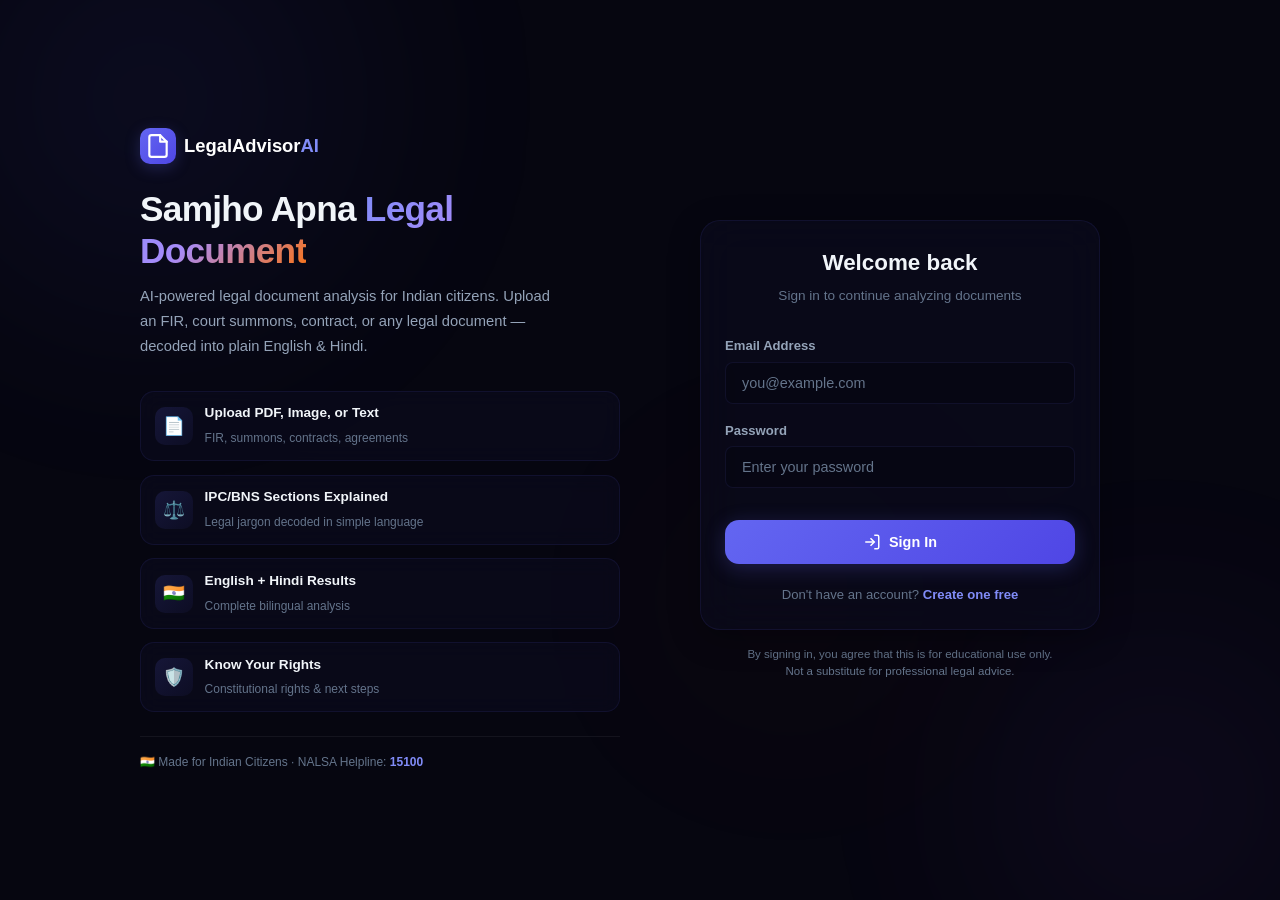
==== commit c6954741: "feat(ui): link AI Legal Advisor interface with main document analyzer frontend" ====
--- a/src/main/resources/static/index.html
+++ b/src/main/resources/static/index.html
@@ -1,513 +1,408 @@
 <!DOCTYPE html>
-<html lang="en">
+<html lang="en" data-theme="dark">
 <head>
-<meta charset="UTF-8">
-<meta name="viewport" content="width=device-width, initial-scale=1.0">
-<meta name="theme-color" content="#111214">
-<meta name="description" content="Understand legal documents in plain English and simple Hindi before you sign.">
-<title>LexAdvisor — Read the Fine Print. For Real.</title>
-<style>
-/* System-first typography inspired by Apple's restrained product pages; no external font dependency. */
-:root{--paper:#f4f5f7;--white:#ffffff;--ink:#1d1d1f;--muted:#686a70;--line:#d5d7db;--metal:#b8bec6;--metal-light:#e3e6ea;--metal-dark:#535861;--red:#c83d32;--mono:ui-monospace,'SFMono-Regular',SF Mono,Menlo,Consolas,monospace;--sans:-apple-system,BlinkMacSystemFont,'SF Pro Text','SF Pro Display','Helvetica Neue',Arial,sans-serif;--display:-apple-system,BlinkMacSystemFont,'SF Pro Display','SF Pro Text','Helvetica Neue',Arial,sans-serif;--max:1240px}
-*{box-sizing:border-box}html{scroll-behavior:smooth;scroll-padding-top:82px}body{margin:0;background:var(--paper);color:var(--ink);font:15px/1.65 var(--sans);-webkit-font-smoothing:antialiased}a{color:inherit;text-decoration:none}button,input{font:inherit}button,a{-webkit-tap-highlight-color:transparent}button{cursor:pointer}.wrap{width:min(var(--max),calc(100% - 64px));margin:auto}.mono{font-family:var(--mono)}.eyebrow{display:flex;align-items:center;gap:10px;font:600 10px/1.3 var(--mono);text-transform:uppercase;letter-spacing:.1em}.eyebrow:before{content:'';width:24px;height:2px;background:currentColor}.section{padding:110px 0}.section-head{display:grid;grid-template-columns:1fr .65fr;gap:50px;align-items:end;margin-bottom:55px}.section-head h2,.problem-intro h2,.faq-intro h2{font:800 clamp(3rem,6vw,6rem)/.94 var(--display);letter-spacing:-.02em;text-transform:uppercase;margin:17px 0 0;max-width:780px}.section-head p{color:var(--muted);max-width:430px;margin:0 0 4px;font-size:16px}.btn{display:inline-flex;align-items:center;justify-content:center;gap:16px;min-height:54px;padding:0 21px;background:var(--metal);color:var(--ink);border:1px solid var(--ink);font:700 12px var(--mono);text-transform:uppercase;letter-spacing:.015em;transition:background .18s,transform .18s}.btn:hover{background:#aeb5be;transform:translate(-2px,-2px);box-shadow:3px 3px 0 var(--ink)}.btn-dark{background:var(--ink);color:var(--paper)}.btn-dark:hover{background:#34352f}.btn-outline{background:transparent}.btn-outline:hover{background:var(--white)}.arrow{font-size:18px;line-height:1}.top-rule{height:7px;background:var(--metal);border-bottom:1px solid var(--ink)}
-/* navigation */
-.header{position:sticky;top:0;z-index:50;background:var(--paper);border-bottom:1px solid var(--ink)}.nav{height:76px;display:flex;align-items:center;justify-content:space-between;gap:25px}.brand{display:flex;align-items:center;gap:12px;min-width:210px}.brand-mark{display:grid;place-items:center;width:40px;height:40px;background:var(--ink);color:var(--metal);font:700 18px var(--mono);border:1px solid var(--ink)}.brand-name{font:700 16px/1 var(--mono);letter-spacing:-.045em;text-transform:uppercase}.brand-tag{display:block;margin-top:5px;color:var(--muted);font:9px var(--mono);letter-spacing:.025em}.nav-links{display:flex;align-items:center;gap:25px;font:500 10px var(--mono);text-transform:uppercase}.nav-links a{padding:8px 0;border-bottom:1px solid transparent}.nav-links a:hover{border-color:var(--ink)}.nav-actions{display:flex;align-items:center;gap:18px}.login{font:600 10px var(--mono);text-transform:uppercase}.nav-cta{min-height:42px;padding:0 13px;font-size:10px}.menu-toggle{display:none;width:42px;height:42px;background:transparent;border:1px solid var(--ink);font-size:21px}
-/* hero */
-.hero{padding:56px 0 0}.hero-topline{display:flex;justify-content:space-between;align-items:center;border-top:1px solid var(--ink);border-bottom:1px solid var(--ink);padding:12px 0;font:600 10px var(--mono);text-transform:uppercase}.hero-topline span:last-child{color:var(--muted)}.hero-grid{display:grid;grid-template-columns:1.05fr .95fr;min-height:590px}.hero-copy{padding:48px 40px 48px 0;border-right:1px solid var(--ink);display:flex;flex-direction:column;align-items:flex-start}.hero-badge{display:inline-flex;align-items:center;gap:10px;background:var(--metal);padding:8px 11px;font:700 10px var(--mono);text-transform:uppercase;border:1px solid var(--ink)}.hero-badge i{width:8px;height:8px;background:var(--ink);display:block}.hero h1{font:800 clamp(4.3rem,8.4vw,8.4rem)/.86 var(--display);letter-spacing:-.065em;text-transform:none;margin:34px 0 28px;max-width:760px}.hero h1 span{display:block}.hero h1 .outline-word{color:transparent;-webkit-text-stroke:1.5px var(--ink)}.hero h1 .metal-word{display:inline;background:var(--metal);padding:0 8px 4px 3px;width:max-content}.hero-desc{font-size:15px;line-height:1.8;max-width:510px;color:#505149;margin:0 0 25px}.hero-actions{display:flex;gap:10px;flex-wrap:wrap}.trust-row{display:flex;gap:14px 20px;flex-wrap:wrap;margin-top:23px;font:9px var(--mono);color:#55564f}.trust-row span{display:flex;align-items:center;gap:7px}.trust-row b{display:grid;place-items:center;width:16px;height:16px;border:1px solid var(--ink);font-size:10px;color:var(--ink)}.hero-index{margin-top:auto;padding-top:35px;display:flex;align-items:center;gap:12px;font:10px var(--mono);color:var(--muted)}.hero-index strong{color:var(--ink)}.hero-index:before{content:'';width:36px;height:1px;background:var(--ink)}
-/* actual-looking contract artifact */
-.hero-art{position:relative;padding:34px 0 34px 35px;display:flex;align-items:center;justify-content:center;overflow:hidden;background:repeating-linear-gradient(0deg,transparent,transparent 39px,rgba(23,24,21,.055) 40px),repeating-linear-gradient(90deg,transparent,transparent 39px,rgba(23,24,21,.055) 40px)}.artifact-label{position:absolute;top:18px;left:35px;right:0;display:flex;justify-content:space-between;font:9px var(--mono);text-transform:uppercase;color:var(--muted)}.case-file{position:relative;width:min(100%,490px);background:var(--white);border:1px solid var(--ink);box-shadow:9px 9px 0 var(--ink);transform:rotate(1.2deg)}.case-head{display:flex;justify-content:space-between;align-items:center;padding:13px 17px;background:var(--ink);color:var(--paper);font:9px var(--mono);text-transform:uppercase}.case-head strong{color:var(--metal);font-weight:600}.case-body{padding:24px}.case-kicker{font:600 9px var(--mono);text-transform:uppercase;color:var(--muted);letter-spacing:.08em}.case-title{font:800 42px/.98 var(--display);text-transform:uppercase;max-width:320px;margin:11px 0 18px}.case-meta{display:grid;grid-template-columns:1fr 1fr;border-top:1px solid var(--line);border-bottom:1px solid var(--line);padding:11px 0;gap:10px}.case-meta span{display:block;font:9px var(--mono);color:var(--muted);text-transform:uppercase}.case-meta b{font:600 11px var(--mono)}.case-risk{display:grid;grid-template-columns:110px 1fr;border:1px solid var(--ink);margin-top:18px}.risk-number{background:var(--red);color:var(--ink);padding:14px 12px;display:flex;flex-direction:column;justify-content:space-between}.risk-number strong{font:800 49px/.95 var(--display)}.risk-number span{font:8px var(--mono);text-transform:uppercase}.risk-copy{padding:13px 14px}.risk-copy strong{display:block;font:750 21px/1.02 var(--display);text-transform:uppercase}.risk-copy p{font-size:10px;line-height:1.5;margin:8px 0 0;color:#57574f}.clause-label{display:flex;justify-content:space-between;margin:19px 0 8px;font:600 9px var(--mono);text-transform:uppercase}.clause-label span:last-child{color:var(--red)}.clause-copy{font:12px/1.8 Georgia,serif;color:#515148;border-left:3px solid var(--red);padding:10px 12px;background:#f0f1f3}.mark-red{background:#ffd5c9;text-decoration:underline;text-decoration-color:var(--red);text-decoration-thickness:1px}.case-action{display:flex;align-items:flex-start;gap:11px;margin-top:16px;padding:12px;background:var(--metal);border:1px solid var(--ink)}.case-action .action-num{font:700 11px var(--mono)}.case-action p{font-size:10px;line-height:1.55;margin:0}.case-action b{display:block;font:700 10px var(--mono);text-transform:uppercase;margin-bottom:3px}.stamp{position:absolute;right:-20px;top:90px;width:91px;height:91px;border:2px solid var(--red);border-radius:50%;display:grid;place-items:center;text-align:center;background:var(--paper);color:var(--red);font:700 10px/1.35 var(--mono);transform:rotate(12deg)}.artifact-foot{position:absolute;bottom:17px;left:35px;font:9px var(--mono);text-transform:uppercase;color:var(--muted)}
-/* ticker */
-.ticker{overflow:hidden;background:var(--metal);border-top:1px solid var(--ink);border-bottom:1px solid var(--ink)}.ticker-track{display:flex;align-items:center;justify-content:space-between;gap:30px;min-height:55px;white-space:nowrap;font:700 11px var(--mono);text-transform:uppercase}.ticker-track span{display:flex;align-items:center;gap:25px}.ticker-track i{font-style:normal;font-size:17px}
-/* problem */
-.problem-grid{display:grid;grid-template-columns:.85fr 1.15fr;gap:90px}.problem-intro{position:relative}.problem-intro h2 em{font-style:normal;background:var(--metal);padding:0 5px}.problem-intro p{max-width:370px;color:var(--muted);margin:24px 0 0}.side-note{margin-top:42px;padding-top:12px;border-top:1px solid var(--ink);font:10px/1.7 var(--mono);color:var(--muted);max-width:260px}.problem-list{border-top:1px solid var(--ink)}.problem-row{display:grid;grid-template-columns:58px 1fr;gap:20px;padding:25px 0;border-bottom:1px solid var(--ink)}.problem-number{font:800 35px/.95 var(--display);color:var(--red)}.problem-row h3{font:750 25px/1.08 var(--display);text-transform:uppercase;margin:0 0 9px}.problem-row p{margin:0;color:var(--muted);font-size:13px;max-width:530px}
-/* process */
-.process-section{background:var(--ink);color:var(--paper);position:relative;overflow:hidden}.process-section:after{content:'04';position:absolute;right:-10px;bottom:-110px;font:800 420px/.8 var(--display);color:#24251f;pointer-events:none}.process-section .section-head{position:relative;z-index:1}.process-section .eyebrow{color:var(--metal)}.process-section .section-head p{color:#bfc2c8}.process-grid{position:relative;z-index:1;display:grid;grid-template-columns:repeat(4,1fr);border-top:1px solid #54554d;border-bottom:1px solid #54554d}.process-card{padding:24px 22px 30px 0;border-right:1px solid #54554d;margin-right:22px;min-height:285px;display:flex;flex-direction:column}.process-card:last-child{border-right:0;margin-right:0}.step-top{display:flex;align-items:center;justify-content:space-between;font:10px var(--mono);color:#bfc2c8}.step-top b{font-weight:500;color:var(--metal)}.step-symbol{font:750 48px/.98 var(--display);color:var(--metal);margin:27px 0 18px}.process-card h3{font:normal 24px/1 var(--display);text-transform:uppercase;margin:0 0 12px}.process-card p{font-size:12px;color:#bfc2c8;line-height:1.75;margin:0}.process-foot{position:relative;z-index:1;display:flex;justify-content:space-between;gap:20px;align-items:center;margin-top:24px;font:10px var(--mono);color:#bfc2c8}.process-foot strong{color:var(--metal);font-weight:500}
-/* features */
-.features-grid{display:grid;grid-template-columns:repeat(6,1fr);border-top:1px solid var(--ink);border-left:1px solid var(--ink)}.feature-card{grid-column:span 2;min-height:260px;padding:25px;border-right:1px solid var(--ink);border-bottom:1px solid var(--ink);display:flex;flex-direction:column;transition:background .2s}.feature-card:nth-child(4),.feature-card:nth-child(5){grid-column:span 3;min-height:220px}.feature-card:hover{background:var(--metal)}.feature-top{display:flex;justify-content:space-between;align-items:center;font:10px var(--mono);color:var(--muted)}.feature-glyph{font:normal 37px/.9 var(--display);color:var(--red)}.feature-card h3{font:normal 27px/.98 var(--display);text-transform:uppercase;margin:37px 0 11px;max-width:280px}.feature-card p{font-size:12px;color:var(--muted);line-height:1.75;margin:0;max-width:360px}.feature-card:hover p{color:#33342d}
-/* example */
-.example-section{background:#e4e3d9}.example-grid{display:grid;grid-template-columns:1fr 1fr;border:1px solid var(--ink)}.example-side{min-width:0}.example-side:first-child{border-right:1px solid var(--ink)}.example-head{padding:15px 20px;display:flex;align-items:center;justify-content:space-between;border-bottom:1px solid var(--ink);font:700 10px var(--mono);text-transform:uppercase}.example-head span:last-child{color:var(--muted);font-weight:400}.example-content{padding:25px}.legal-quote{font:17px/1.8 Georgia,serif;color:#44443c}.legal-quote mark{background:#ffcbbd;color:var(--ink)}.translated{border:1px solid var(--ink);background:var(--white);padding:20px}.verdict{display:inline-flex;gap:8px;align-items:center;background:var(--red);padding:8px 10px;font:700 10px var(--mono);text-transform:uppercase;margin-bottom:18px}.translated h3{font:normal 30px/.98 var(--display);text-transform:uppercase;margin:0 0 10px}.translated p{font-size:12px;line-height:1.8;margin:0 0 18px;color:#4e4e46}.translated .hindi{border-top:1px solid var(--line);padding-top:14px;font-size:14px}.action-list{list-style:none;margin:0;padding:0;border-top:1px solid var(--line)}.action-list li{display:grid;grid-template-columns:25px 1fr;gap:10px;padding:10px 0;border-bottom:1px solid var(--line);font-size:11px;line-height:1.6}.action-list b{font:700 10px var(--mono);color:var(--red)}
-/* document types */
-.docs-top{display:flex;justify-content:space-between;align-items:end;gap:30px;margin-bottom:40px}.docs-top .section-head{display:block;margin:0}.docs-top .section-head h2{max-width:690px}.docs-top>p{max-width:300px;color:var(--muted);font-size:13px;margin:0 0 5px}.docs-grid{display:grid;grid-template-columns:repeat(5,1fr);border-top:1px solid var(--ink);border-bottom:1px solid var(--ink)}.doc-type{padding:21px 17px 24px;border-right:1px solid var(--ink);min-height:255px;display:flex;flex-direction:column;transition:background .18s}.doc-type:last-child{border-right:0}.doc-type:hover{background:var(--metal)}.doc-index{font:10px var(--mono);color:var(--muted)}.doc-glyph{font:normal 43px/.9 var(--display);margin:27px 0 20px}.doc-type h3{font:normal 22px/.98 var(--display);text-transform:uppercase;margin:0 0 8px}.doc-type .hindi{font-size:10px;color:var(--muted);margin-bottom:14px}.doc-type p{font-size:11px;line-height:1.7;color:var(--muted);margin:0}
-/* privacy */
-.privacy-section{background:var(--metal);border-top:1px solid var(--ink);border-bottom:1px solid var(--ink)}.privacy-layout{display:grid;grid-template-columns:.8fr 1.2fr;gap:90px}.privacy-intro h2{font:normal clamp(3rem,6vw,5.7rem)/.87 var(--display);text-transform:uppercase;margin:18px 0 20px}.privacy-intro p{max-width:350px;font-size:13px;color:#484a3e}.privacy-code{margin-top:35px;padding-top:13px;border-top:1px solid #9cae50;font:10px/1.8 var(--mono)}.privacy-list{border-top:1px solid var(--ink)}.privacy-row{display:grid;grid-template-columns:55px 1fr;gap:20px;padding:23px 0;border-bottom:1px solid var(--ink)}.privacy-icon{font:800 35px/.95 var(--display)}.privacy-row h3{font:750 25px/1.08 var(--display);text-transform:uppercase;margin:0 0 9px}.privacy-row p{font-size:12px;line-height:1.75;color:#484a3e;margin:0;max-width:510px}
-/* faq */
-.faq-grid{display:grid;grid-template-columns:.7fr 1.3fr;gap:90px}.faq-intro p{max-width:300px;color:var(--muted);font-size:13px}.faq-list{border-top:1px solid var(--ink)}.faq-item{border-bottom:1px solid var(--ink)}.faq-question{width:100%;background:transparent;border:0;padding:20px 0;display:flex;justify-content:space-between;align-items:center;gap:20px;text-align:left;font:600 14px var(--sans)}.faq-question span:last-child{font:normal 22px var(--mono);transition:transform .2s}.faq-answer{display:none;max-width:650px;color:var(--muted);font-size:13px;padding:0 35px 20px 0}.faq-item.open .faq-answer{display:block}.faq-item.open .faq-question span:last-child{transform:rotate(45deg)}
-/* CTA/footer */
-.cta-section{padding:0 0 100px}.cta-panel{background:var(--ink);color:var(--paper);padding:48px;display:grid;grid-template-columns:1fr auto;gap:35px;align-items:end;position:relative;overflow:hidden}.cta-panel:after{content:'SIGN?';position:absolute;right:180px;top:-25px;font:normal 160px/.9 var(--display);color:#24251f;pointer-events:none}.cta-copy,.cta-actions{position:relative;z-index:1}.cta-copy .eyebrow{color:var(--metal)}.cta-copy h2{font:normal clamp(3rem,6vw,5.7rem)/.85 var(--display);text-transform:uppercase;max-width:760px;margin:19px 0}.cta-copy p{font-size:13px;color:#bfc2c8;max-width:530px;margin:0}.cta-actions{display:flex;flex-direction:column;align-items:flex-start;gap:12px}.cta-actions small{font:9px var(--mono);color:#bfc2c8}.footer{background:#171815;color:var(--paper);padding:60px 0 24px}.footer-grid{display:grid;grid-template-columns:1.5fr 1fr 1fr 1fr;gap:50px;padding-bottom:45px}.footer .brand-mark{background:var(--metal);color:var(--ink);border-color:var(--metal)}.footer .brand-tag{color:#a9aa9f}.footer-about p{max-width:340px;color:#a9aa9f;font-size:11px;line-height:1.8;margin-top:20px}.footer-col h4{font:600 10px var(--mono);text-transform:uppercase;color:var(--metal);margin:0 0 17px}.footer-col a{display:block;color:#c7c7bd;font-size:11px;margin:10px 0}.footer-col a:hover{color:var(--metal)}.footer-disclaimer{border-top:1px solid #41423b;border-bottom:1px solid #41423b;padding:16px 0;font-size:10px;line-height:1.8;color:#a9aa9f}.footer-bottom{display:flex;justify-content:space-between;gap:20px;padding-top:20px;font:9px var(--mono);color:#a9aa9f}.footer-bottom a{margin-left:15px}
-/* upload modal */
-.modal-backdrop{position:fixed;inset:0;z-index:100;display:none;align-items:center;justify-content:center;padding:20px;background:rgba(23,24,21,.78)}.modal-backdrop.show{display:flex}.modal{width:min(540px,100%);max-height:90vh;overflow:auto;background:var(--paper);border:1px solid var(--ink);box-shadow:8px 8px 0 var(--metal);padding:28px}.modal-top{display:flex;justify-content:space-between;gap:20px}.modal-top h2{font:normal 38px/.9 var(--display);text-transform:uppercase;margin:0}.modal-top p{font-size:12px;color:var(--muted);margin:10px 0 22px}.modal-close{width:36px;height:36px;background:transparent;border:1px solid var(--ink);font-size:20px;flex-shrink:0}.dropzone{display:flex;flex-direction:column;align-items:center;justify-content:center;gap:9px;min-height:185px;text-align:center;padding:22px;border:1px dashed var(--ink);background:var(--white);transition:background .2s}.dropzone.dragover{background:var(--metal)}.dropzone .glyph{font:normal 40px/.9 var(--display)}.dropzone strong{font:600 13px var(--mono);text-transform:uppercase}.dropzone p{font-size:11px;color:var(--muted);margin:0}.dropzone .btn{min-height:42px;margin-top:5px}.file-status{font:10px var(--mono);color:#285e23;margin-top:12px;overflow-wrap:anywhere}.modal-hint{font-size:10px;line-height:1.7;color:var(--muted);margin:17px 0 0}.modal-submit{width:100%;margin-top:18px}.sample-banner{display:none;background:var(--metal);border:1px solid var(--ink);padding:13px;margin-top:13px;font-size:11px;line-height:1.7}.sample-banner.show{display:block}
-@media(max-width:1050px){.nav-links{gap:14px}.nav-actions{gap:12px}.hero h1{font-size:clamp(4rem,7.8vw,7rem)}.hero-grid{grid-template-columns:1fr 1fr}.case-body{padding:19px}.case-title{font-size:36px}.problem-grid,.privacy-layout{gap:50px}.docs-grid{grid-template-columns:repeat(3,1fr)}.doc-type{border-bottom:1px solid var(--ink)}.doc-type:nth-child(3){border-right:0}.doc-type:nth-child(4),.doc-type:nth-child(5){border-bottom:0}.doc-type:nth-child(4){grid-column:1/2}.doc-type:nth-child(5){grid-column:2/4}.cta-panel:after{right:110px}}
-@media(max-width:780px){.wrap{width:calc(100% - 36px)}.section{padding:78px 0}.nav{height:68px}.brand{min-width:0}.menu-toggle{display:block}.nav-links{display:none;position:absolute;top:68px;left:0;right:0;background:var(--paper);padding:15px 20px 20px;border-bottom:1px solid var(--ink);flex-direction:column;align-items:stretch;gap:0}.nav-links.open{display:flex}.nav-links a{padding:13px 0;border-bottom:1px solid var(--line)}.nav-actions{margin-left:auto}.login{display:none}.nav-cta{min-height:40px;padding:0 10px;font-size:9px}.hero{padding-top:28px}.hero-topline{font-size:8px}.hero-grid{grid-template-columns:1fr}.hero-copy{padding:37px 0 30px;border-right:0;border-bottom:1px solid var(--ink)}.hero h1{font-size:clamp(4.4rem,15vw,7.2rem);margin:29px 0 25px}.hero-desc{font-size:14px}.hero-art{min-height:540px;padding:48px 10px}.artifact-label{left:10px;right:10px}.artifact-foot{left:10px}.case-file{max-width:480px}.stamp{right:-5px;top:70px}.hero-index{margin-top:28px}.section-head{grid-template-columns:1fr;gap:20px;margin-bottom:36px}.section-head h2,.problem-intro h2,.faq-intro h2{font-size:clamp(3rem,10vw,5rem)}.problem-grid,.privacy-layout,.faq-grid{grid-template-columns:1fr;gap:35px}.side-note{margin-top:25px}.process-grid{grid-template-columns:1fr 1fr}.process-card{min-height:250px;padding:22px 18px 22px 0;margin-right:18px;border-bottom:1px solid #54554d}.process-card:nth-child(2){border-right:0;margin-right:0;padding-right:0}.process-card:nth-child(3),.process-card:nth-child(4){border-bottom:0}.process-card:nth-child(4){border-right:0;margin-right:0;padding-right:0}.process-section:after{font-size:280px;bottom:-65px}.features-grid{grid-template-columns:1fr 1fr}.feature-card,.feature-card:nth-child(4),.feature-card:nth-child(5){grid-column:span 1;min-height:250px;padding:18px}.feature-card h3{font-size:24px;margin-top:28px}.feature-card:last-child{grid-column:1/-1;min-height:200px}.example-grid{grid-template-columns:1fr}.example-side:first-child{border-right:0;border-bottom:1px solid var(--ink)}.docs-top{align-items:flex-start;flex-direction:column}.docs-grid{grid-template-columns:1fr 1fr}.doc-type,.doc-type:nth-child(3),.doc-type:nth-child(4),.doc-type:nth-child(5){grid-column:auto;border-right:1px solid var(--ink);border-bottom:1px solid var(--ink);min-height:220px}.doc-type:nth-child(2n){border-right:0}.doc-type:last-child{grid-column:1/-1;border-right:0;border-bottom:0;min-height:170px}.privacy-layout{gap:30px}.cta-section{padding-bottom:65px}.cta-panel{grid-template-columns:1fr;padding:30px 24px;gap:28px}.cta-panel:after{right:-20px;top:15px;font-size:105px}.cta-actions{width:100%}.cta-actions .btn{width:100%}.footer-grid{grid-template-columns:1fr 1fr;gap:32px 22px}.footer-about{grid-column:1/-1}.footer-bottom{flex-direction:column;gap:10px}.footer-bottom a{margin:0 12px 0 0}}
-@media(max-width:430px){.wrap{width:calc(100% - 28px)}.brand-mark{width:34px;height:34px;font-size:15px}.brand-name{font-size:13px}.brand-tag{font-size:8px}.nav-cta{max-width:140px;white-space:normal;line-height:1.25;padding:6px 8px}.hero-topline span:last-child{display:none}.hero h1{font-size:clamp(3.7rem,17vw,5rem)}.hero-actions .btn{width:100%}.trust-row{gap:9px 12px}.hero-art{min-height:465px;padding:45px 5px}.case-body{padding:14px}.case-title{font-size:32px}.case-meta{gap:7px}.case-risk{grid-template-columns:85px 1fr}.risk-number strong{font-size:41px}.risk-copy strong{font-size:18px}.clause-copy{font-size:11px}.stamp{width:72px;height:72px;font-size:8px;right:0;top:63px}.artifact-label{font-size:8px}.process-grid{grid-template-columns:1fr}.process-card,.process-card:nth-child(2),.process-card:nth-child(3),.process-card:nth-child(4){min-height:0;border-right:0;border-bottom:1px solid #54554d;margin:0;padding:22px 0}.process-card:last-child{border-bottom:0}.step-symbol{margin:15px 0}.features-grid{grid-template-columns:1fr}.feature-card,.feature-card:nth-child(4),.feature-card:nth-child(5),.feature-card:last-child{grid-column:1/-1;min-height:0;padding:21px}.feature-card h3{margin-top:20px}.docs-grid{grid-template-columns:1fr}.doc-type,.doc-type:nth-child(2n),.doc-type:nth-child(3),.doc-type:nth-child(4),.doc-type:nth-child(5),.doc-type:last-child{grid-column:auto;border-right:0;border-bottom:1px solid var(--ink);min-height:0;padding:20px}.doc-glyph{margin:15px 0}.doc-type:last-child{border-bottom:0}.example-content{padding:15px}.translated{padding:15px}.footer-grid{gap:28px 16px}.footer-col a{font-size:10px}.modal{padding:20px}}
-@media(prefers-reduced-motion:reduce){*,*::before,*::after{scroll-behavior:auto!important;transition:none!important}}
-
-/* MOTION SYSTEM — purposeful, restrained, and accessible */
-:root{--ease-out:cubic-bezier(.16,1,.3,1);--ease-snap:cubic-bezier(.2,.8,.2,1)}
-html{scroll-behavior:smooth}body{cursor:auto}::selection{background:var(--metal);color:var(--ink)}
-/* top-of-page reading progress */
-#readingProgress{position:fixed;z-index:120;left:0;top:0;height:3px;width:0;background:var(--red);transform-origin:left;pointer-events:none}
-/* editorial loader */
-#siteLoader{position:fixed;inset:0;z-index:2000;background:var(--ink);color:var(--paper);display:grid;place-items:center;transition:clip-path .85s var(--ease-out),visibility .85s;clip-path:inset(0 0 0 0)}
-#siteLoader.is-gone{clip-path:inset(0 0 100% 0);visibility:hidden;pointer-events:none}
-.loader-inner{width:min(520px,calc(100% - 48px))}.loader-brand{display:flex;align-items:center;gap:13px;font:700 12px var(--mono);text-transform:uppercase;letter-spacing:.06em}.loader-mark{display:grid;place-items:center;width:42px;height:42px;background:var(--metal);color:var(--ink);font-size:17px}.loader-title{font:800 clamp(3.5rem,10vw,7rem)/.88 var(--display);text-transform:uppercase;letter-spacing:-.025em;margin:42px 0 32px}.loader-title span{display:block;color:var(--metal)}.loader-track{height:3px;background:#44453d;overflow:hidden}.loader-fill{height:100%;width:0;background:var(--metal);animation:loaderFill 1.05s var(--ease-out) forwards}.loader-meta{display:flex;justify-content:space-between;gap:12px;margin-top:12px;font:9px var(--mono);text-transform:uppercase;color:#c2c5cb}
-@keyframes loaderFill{to{width:100%}}
-/* custom cursor: desktop only; native cursor remains on touch screens */
-.cursor-dot,.cursor-ring{position:fixed;left:0;top:0;z-index:1500;pointer-events:none;border-radius:50%;opacity:0;transform:translate3d(-100px,-100px,0);transition:opacity .2s, width .25s var(--ease-out),height .25s var(--ease-out),background .25s,border-color .25s}
-.cursor-dot{width:6px;height:6px;background:var(--red)}.cursor-ring{width:34px;height:34px;border:1px solid var(--ink);mix-blend-mode:multiply;display:grid;place-items:center}.cursor-ring:after{content:'';width:3px;height:3px;background:var(--ink);border-radius:50%}body.cursor-ready .cursor-dot,body.cursor-ready .cursor-ring{opacity:1}.cursor-ring.is-hover{width:58px;height:58px;background:var(--metal);border-color:var(--ink)}.cursor-ring.is-hover:after{width:5px;height:5px}.cursor-ring.is-press{width:24px;height:24px;background:var(--red)}
-@media(hover:hover) and (pointer:fine){body.cursor-ready,body.cursor-ready a,body.cursor-ready button{cursor:none}}
-/* reveal-on-scroll */
-.js-motion [data-reveal]{opacity:0;transform:translate3d(0,28px,0);transition:opacity .75s var(--ease-out),transform .85s var(--ease-out);transition-delay:var(--reveal-delay,0ms);will-change:opacity,transform}
-.js-motion [data-reveal="left"]{transform:translate3d(-32px,0,0)}.js-motion [data-reveal="right"]{transform:translate3d(32px,0,0)}.js-motion [data-reveal="scale"]{transform:translate3d(0,18px,0) scale(.96)}
-.js-motion [data-reveal].is-visible{opacity:1;transform:translate3d(0,0,0) scale(1);will-change:auto}
-/* hero choreography */
-.js-motion .hero-topline,.js-motion .hero-badge,.js-motion .hero h1,.js-motion .hero-desc,.js-motion .hero-actions,.js-motion .trust-row,.js-motion .hero-index{animation:heroEnter .8s var(--ease-out) both;animation-delay:var(--hero-delay,0ms)}
-.js-motion .hero-topline{--hero-delay:80ms}.js-motion .hero-badge{--hero-delay:180ms}.js-motion .hero h1{--hero-delay:260ms}.js-motion .hero-desc{--hero-delay:390ms}.js-motion .hero-actions{--hero-delay:470ms}.js-motion .trust-row{--hero-delay:550ms}.js-motion .hero-index{--hero-delay:620ms}
-@keyframes heroEnter{from{opacity:0;transform:translate3d(0,22px,0)}to{opacity:1;transform:translate3d(0,0,0)}}
-.js-motion .case-file{animation:caseIn 1.05s var(--ease-out) .28s both}.js-motion .stamp{animation:stampIn .6s var(--ease-out) 1.1s both}
-@keyframes caseIn{from{opacity:0;transform:translate3d(0,36px,0) rotate(4deg) scale(.97)}to{opacity:1;transform:translate3d(0,0,0) rotate(1.2deg) scale(1)}}
-@keyframes stampIn{0%{opacity:0;transform:rotate(28deg) scale(1.35)}70%{opacity:1;transform:rotate(8deg) scale(.94)}100%{opacity:1;transform:rotate(12deg) scale(1)}}
-/* continuous detail motion */
-.stamp{transform-origin:center;transition:transform .45s var(--ease-out)}.hero-art:hover .stamp{transform:rotate(5deg) scale(1.05)}.hero-art:before{content:'';position:absolute;inset:0;pointer-events:none;background:linear-gradient(110deg,transparent 35%,rgba(184,190,198,.24) 48%,transparent 61%);transform:translateX(-110%);animation:paperSweep 7s ease-in-out 2s infinite}
-@keyframes paperSweep{0%,55%{transform:translateX(-110%)}75%,100%{transform:translateX(110%)}}
-.ticker-track{width:max-content;justify-content:flex-start;animation:tickerTravel 28s linear infinite}.ticker:hover .ticker-track{animation-play-state:paused}.ticker-track span{padding-right:28px}@keyframes tickerTravel{to{transform:translateX(-35%)}}
-/* interactive blocks */
-.problem-row,.process-card,.feature-card,.doc-type,.privacy-row,.faq-item,.example-side{transition:background .3s var(--ease-out),color .3s var(--ease-out),transform .35s var(--ease-out),box-shadow .35s var(--ease-out)}
-.problem-row:hover{padding-left:12px;background:rgba(184,190,198,.28)}.problem-row:hover .problem-number{transform:translateX(3px)}.problem-number{transition:transform .3s var(--ease-out)}
-.process-card:hover{background:#292b30;transform:translateY(-5px)}.process-card:hover .step-symbol{color:var(--metal);transform:translate(4px,-4px) rotate(-4deg)}.step-symbol{transition:transform .35s var(--ease-out),color .35s}
-.feature-card:hover,.doc-type:hover{background:var(--metal);transform:translateY(-4px);box-shadow:5px 5px 0 var(--ink)}.feature-card:hover p,.doc-type:hover p{color:#33342d}.feature-glyph,.doc-glyph{transition:transform .4s var(--ease-out)}.feature-card:hover .feature-glyph,.doc-type:hover .doc-glyph{transform:rotate(-8deg) scale(1.08)}
-.privacy-row:hover{transform:translateX(7px)}.privacy-row:hover .privacy-icon{background:var(--metal);color:var(--ink)}.privacy-icon{transition:background .25s,color .25s}
-.faq-question span:last-child{transition:transform .3s var(--ease-out)}.faq-item.open .faq-question span:last-child{transform:rotate(45deg)}
-.btn{position:relative;isolation:isolate;overflow:hidden;transition:background .25s,transform .25s var(--ease-out),box-shadow .25s var(--ease-out)}.btn:before{content:'';position:absolute;z-index:-1;inset:0;background:var(--white);transform:translateY(102%);transition:transform .35s var(--ease-out)}.btn:hover:before{transform:translateY(0)}.btn .arrow{display:inline-block;transition:transform .3s var(--ease-out)}.btn:hover .arrow{transform:translate(3px,-3px)}.btn-dark:before{background:#3a3d43}.btn-dark:hover{color:var(--paper)}
-/* modal entrance */
-.modal-backdrop{opacity:0;transition:opacity .25s ease}.modal-backdrop.show{opacity:1}.modal{transform:translateY(20px) scale(.98);transition:transform .4s var(--ease-out)}.modal-backdrop.show .modal{transform:translateY(0) scale(1)}
-/* a clear keyboard focus treatment */
-:focus-visible{outline:3px solid var(--red);outline-offset:4px}
-@media(max-width:760px){.cursor-dot,.cursor-ring{display:none}.js-motion [data-reveal],.js-motion [data-reveal="left"],.js-motion [data-reveal="right"],.js-motion [data-reveal="scale"]{transform:translateY(18px)}.js-motion [data-reveal].is-visible{transform:none}.hero-art:before{animation:none}.ticker-track{animation-duration:36s}}
-@media(prefers-reduced-motion:reduce){html{scroll-behavior:auto}*,*::before,*::after{animation-duration:.01ms!important;animation-iteration-count:1!important;transition-duration:.01ms!important;scroll-behavior:auto!important}#siteLoader{display:none}.js-motion [data-reveal]{opacity:1;transform:none}}
-
-/* METALLIC GRAPHITE ART DIRECTION */
-:root{--ease-out:cubic-bezier(.16,1,.3,1);--ease-snap:cubic-bezier(.2,.8,.2,1)}
-body{background:var(--paper);letter-spacing:-.012em}
-.top-rule{height:4px;background:linear-gradient(90deg,#202125 0%,#777d86 42%,#e1e4e8 68%,#24262b 100%);border-bottom:1px solid #8f949c}
-.header{background:rgba(244,245,247,.92);backdrop-filter:saturate(150%) blur(18px);-webkit-backdrop-filter:saturate(150%) blur(18px);border-bottom:1px solid rgba(29,29,31,.12)}
-.brand-mark{background:linear-gradient(145deg,#42464d,#111215 68%);color:#eef0f3;border:1px solid #6b7078;box-shadow:inset 0 1px 0 rgba(255,255,255,.22)}
-.btn{background:linear-gradient(145deg,#34373d,#151619);color:#f8f9fa;border:1px solid #0e0f11;box-shadow:inset 0 1px 0 rgba(255,255,255,.17);border-radius:7px;font-family:var(--sans);font-weight:650;letter-spacing:-.01em;text-transform:none}
-.btn:hover{background:linear-gradient(145deg,#50555e,#25272c);box-shadow:0 8px 22px rgba(20,22,27,.18);transform:translateY(-2px)}
-.btn:before{background:linear-gradient(145deg,#555b64,#27292e);border-radius:6px}.btn-dark{background:#1d1d1f;color:#fff}.btn-outline{background:rgba(255,255,255,.55);color:var(--ink);border-color:#c7cbd1;box-shadow:none}.btn-outline:before{background:#e5e8ec}
-.hero-badge{background:linear-gradient(135deg,#f0f1f3,#c8cdd4);border-color:#a9afb8;border-radius:5px;color:#26282c}.hero-badge i{background:#454a52;border-radius:50%}
-.hero h1{font-weight:850;letter-spacing:-.075em;text-transform:none;line-height:.91}.hero h1 .outline-word{-webkit-text-stroke:1.5px #737983}.hero h1 .metal-word{display:inline;background:linear-gradient(135deg,#d8dce1,#a8afb8 52%,#eef0f3);color:#1d1d1f;padding:0 9px 5px 4px;width:max-content;border-radius:3px;box-decoration-break:clone;-webkit-box-decoration-break:clone}
-.case-file{border-color:#b9bdc4;border-radius:9px;overflow:visible;box-shadow:0 24px 55px rgba(29,29,31,.13),8px 8px 0 #b9bec5;background:#fff}
-.case-head{border-radius:8px 8px 0 0;background:linear-gradient(110deg,#292b30,#111214);color:#f5f6f8}.case-head strong{color:#dfe2e6}
-.case-action{background:linear-gradient(135deg,#e4e7eb,#c6cbd2);border-color:#b6bbc2;border-radius:5px}.risk-number{background:linear-gradient(145deg,#d55a4e,#b83128);color:#fff}.case-risk{border-color:#b7bbc1;border-radius:5px;overflow:hidden}.clause-copy{background:#f4f5f7;border-left-color:var(--red)}
-.stamp{background:#f4f5f7;border-color:var(--red);box-shadow:0 5px 18px rgba(29,29,31,.1)}
-.ticker{background:linear-gradient(100deg,#c2c7ce,#e7e9ec 45%,#b8bec6);border-color:#a7adb5;color:#202125}.ticker-track i{color:#565c65}
-.problem-intro h2 em{background:linear-gradient(110deg,#dce0e5,#b9c0c8);border-radius:3px}.problem-row:hover{background:rgba(184,190,198,.22)}
-.process-section{background:radial-gradient(ellipse at 88% 12%,#34373d 0%,#222428 42%,#17181b 100%)}.process-section:after{color:#292b30}.process-section .eyebrow,.step-top b,.process-card:hover .step-symbol{color:#c8cdd4}.process-card:hover{background:rgba(255,255,255,.045)}
-.feature-card:hover,.doc-type:hover{background:linear-gradient(145deg,#e4e7eb,#c0c6ce);box-shadow:0 14px 30px rgba(29,29,31,.12);border-radius:5px}.feature-card:hover p,.doc-type:hover p{color:#3c4047}
-.privacy-row:hover .privacy-icon{background:linear-gradient(145deg,#d8dce1,#aab1ba);color:#1d1d1f}.privacy-icon{border-radius:5px}
-.cta-panel{background:linear-gradient(125deg,#25272c,#111214);border:1px solid #52565e;border-radius:10px;box-shadow:0 25px 65px rgba(29,29,31,.12)}.cta-panel:after{color:#34373d}.cta-panel .eyebrow{color:#c5cad1}.cta-panel .btn{background:linear-gradient(145deg,#f0f2f4,#c2c8d0);color:#17181a;border-color:#aab0b8}.cta-panel .btn:before{background:#fff}
-.footer{background:#eceef1;border-top:1px solid #cdd1d7}.footer-disclaimer{border-color:#c6cad0}.footer-bottom{border-color:#c6cad0}
-#readingProgress{background:linear-gradient(90deg,#222429,#aeb4bd,#f1f2f4)}
-.loader-mark{background:linear-gradient(145deg,#e8ebef,#9da4ad);color:#1d1d1f;border-radius:4px}.loader-title span{color:#c4c9d0}.loader-track{background:#41454c}.loader-fill{background:linear-gradient(90deg,#7c838d,#eef0f3)}
-.cursor-dot{background:#25272b}.cursor-ring{border-color:#34373d;mix-blend-mode:normal}.cursor-ring:after{background:#34373d}.cursor-ring.is-hover{background:rgba(196,202,210,.9);border-color:#292b30}.cursor-ring.is-press{background:#c83d32}
-/* Each content block enters on scroll with a subtle depth cue and ordered stagger. */
-.js-motion [data-reveal]{opacity:0;filter:blur(5px);transform:translate3d(0,44px,0) rotateX(2.5deg) scale(.985);transform-origin:50% 100%;transition:opacity .8s var(--ease-out),transform .95s var(--ease-out),filter .8s var(--ease-out);transition-delay:var(--reveal-delay,0ms);will-change:opacity,transform,filter}
-.js-motion [data-reveal="left"]{transform:translate3d(-42px,12px,0) rotateY(3deg);transform-origin:left center}
-.js-motion [data-reveal="right"]{transform:translate3d(42px,12px,0) rotateY(-3deg);transform-origin:right center}
-.js-motion [data-reveal="scale"]{transform:translate3d(0,34px,0) scale(.92) rotateX(4deg)}
-.js-motion [data-reveal].is-visible{opacity:1;filter:blur(0);transform:translate3d(0,0,0) rotateX(0) rotateY(0) scale(1);will-change:auto}
-/* Cards respond after they arrive, rather than sitting inert on the page. */
-.feature-card,.doc-type,.process-card,.problem-row,.faq-item,.privacy-row,.example-side{transform-style:preserve-3d;backface-visibility:hidden}
-.feature-card,.doc-type{transition:background .35s var(--ease-out),color .35s var(--ease-out),transform .55s var(--ease-out),box-shadow .45s var(--ease-out),border-radius .35s var(--ease-out)}
-.js-motion .feature-card.is-visible,.js-motion .doc-type.is-visible{animation:cardSettle .7s var(--ease-out) both;animation-delay:var(--reveal-delay,0ms)}
-@keyframes cardSettle{0%{filter:blur(3px);opacity:.7}100%{filter:blur(0);opacity:1}}
-.process-card .step-symbol,.feature-glyph,.doc-glyph{transition:transform .5s var(--ease-out),color .35s,opacity .35s}
-.js-motion .process-card.is-visible .step-symbol,.js-motion .feature-card.is-visible .feature-glyph,.js-motion .doc-type.is-visible .doc-glyph{animation:iconArrive .65s var(--ease-out) both;animation-delay:calc(var(--reveal-delay,0ms) + 160ms)}
-@keyframes iconArrive{from{opacity:.2}to{opacity:1}}
-.js-motion .case-meta>div[data-reveal],.js-motion .case-risk[data-reveal],.js-motion .case-action[data-reveal]{transition-duration:.65s}
-.header.is-scrolled{box-shadow:0 8px 30px rgba(29,29,31,.06)}
-@media(max-width:760px){.js-motion [data-reveal],.js-motion [data-reveal="left"],.js-motion [data-reveal="right"],.js-motion [data-reveal="scale"]{transform:translateY(24px) scale(.99);filter:blur(2px)}.js-motion [data-reveal].is-visible{transform:none;filter:none}.js-motion .feature-card.is-visible,.js-motion .doc-type.is-visible{animation:none}}
-@media(prefers-reduced-motion:reduce){.js-motion [data-reveal]{opacity:1;filter:none;transform:none;animation:none}.js-motion .feature-card.is-visible,.js-motion .doc-type.is-visible{animation:none}}
-
-/* ================================================================
-   GRAPHITE / LIQUID METAL PASS — high contrast, richer surfaces,
-   and scroll-triggered motion on every meaningful content block.
-   ================================================================ */
-:root{
- --paper:#F1F2F4;--white:#FFFFFF;--ink:#101114;--muted:#555B64;
- --line:#B8BEC7;--metal:#9EA5AF;--metal-light:#E8EBEF;--metal-dark:#343941;
- --steel:#737B86;--steel-bright:#DCE1E7;--red:#D9342B;
- --ease-out:cubic-bezier(.16,1,.3,1);
-}
-body{background:var(--paper);color:var(--ink)}
-.top-rule{height:5px;background:linear-gradient(90deg,#08090B 0%,#343941 18%,#DDE1E6 34%,#6B727D 49%,#F7F8FA 63%,#25282E 82%,#08090B 100%);background-size:220% 100%;animation:metalRule 7s linear infinite}
-@keyframes metalRule{to{background-position:220% 0}}
-.header{background:rgba(241,242,244,.91);border-bottom-color:rgba(16,17,20,.2)}
-.brand-mark{background:linear-gradient(145deg,#454B54 0%,#17191D 45%,#08090B 100%);color:#F5F7FA;border-color:#707782;box-shadow:inset 0 1px 0 #ffffff55,0 3px 9px #10111422}
-.hero h1{color:#101114;text-wrap:balance}
-.hero h1 .outline-word{-webkit-text-stroke:1.6px #555D68}
-.hero h1 .metal-word{background:linear-gradient(115deg,#F8F9FA 0%,#BEC4CC 20%,#707782 48%,#E8EBEF 70%,#9EA5AF 100%);background-size:220% 100%;animation:metalText 8s ease-in-out infinite alternate;box-shadow:inset 0 1px 0 #fff9,0 4px 0 #10111412}
-@keyframes metalText{to{background-position:100% 0}}
-.hero-badge{background:linear-gradient(135deg,#FFFFFF,#D6DAE0 55%,#B3BAC4);border-color:#7B828C;box-shadow:0 3px 0 #10111412}
-.btn{border-radius:5px;background:linear-gradient(135deg,#414751 0%,#191B20 42%,#07080A 100%);color:#fff;border:1px solid #08090B;box-shadow:inset 0 1px 0 #ffffff30,0 5px 12px #10111418}
-.btn:hover{background:linear-gradient(135deg,#606874,#24272D 55%,#111216);box-shadow:0 10px 25px #10111430;transform:translateY(-3px)}
-.btn-outline{background:#F8F9FA;color:#111216;border:1px solid #7D848E;box-shadow:inset 0 1px 0 #fff,0 3px 8px #1011140b}
-.btn-outline:hover{background:linear-gradient(135deg,#E7EAEE,#BEC4CC);color:#101114}
-.case-file{box-shadow:0 28px 65px #10111424,9px 9px 0 #737B86;border:1px solid #7E858F}
-.case-head{background:linear-gradient(110deg,#353A43,#0A0B0D 70%);border-bottom:1px solid #777F8A}
-.case-action{background:linear-gradient(120deg,#F2F4F6,#BEC4CC 60%,#E6E9ED);border-color:#7D848E}
-.risk-number{background:linear-gradient(145deg,#F04A3F,#B91E19);color:#fff}
-.stamp{border-width:2px;box-shadow:0 5px 20px #10111420}
-.ticker{background:linear-gradient(105deg,#C3C8D0,#F4F5F7 27%,#8D95A0 55%,#D9DDE2 77%,#A5ACB6);background-size:180% 100%;animation:steelTicker 12s linear infinite;border-color:#767D87;color:#101114}
-@keyframes steelTicker{to{background-position:180% 0}}
-.problem-intro h2 em{background:linear-gradient(110deg,#D8DDE3,#8E96A1 50%,#E5E8EC);box-shadow:inset 0 -2px #6F7782}
-.problem-row{border-color:#B0B6BF}
-.process-section{background:radial-gradient(ellipse at 80% 0%,#3C424B 0%,#202329 37%,#0B0C0F 100%);border-top:1px solid #626974;border-bottom:1px solid #626974}
-.process-section .eyebrow{color:#D9DEE5}.process-card{border-color:#555C66}.process-card h3{color:#F5F6F8}.process-card p{color:#C3C8D0}.process-card:hover{background:linear-gradient(135deg,#343A43AA,#14161B);box-shadow:inset 0 1px #ffffff18,0 12px 28px #0004}
-.step-symbol{color:#C8CFD8}
-.feature-card,.doc-type{background:linear-gradient(145deg,#FFFFFF 0%,#F1F3F5 58%,#E1E5E9 100%);border-color:#9EA5AF;box-shadow:inset 0 1px 0 #fff}
-.feature-card:after,.doc-type:after,.process-card:after{content:"";position:absolute;inset:0;pointer-events:none;opacity:0;background:linear-gradient(115deg,transparent 25%,#ffffffa8 47%,transparent 66%);transform:translateX(-130%)}
-.feature-card,.doc-type,.process-card{position:relative;overflow:hidden}
-.feature-card:hover:after,.doc-type:hover:after,.process-card:hover:after{opacity:1;animation:cardSheen .8s var(--ease-out) both}
-@keyframes cardSheen{to{transform:translateX(130%);opacity:0}}
-.feature-card:hover,.doc-type:hover{background:linear-gradient(145deg,#FDFEFF,#CBD1D9 60%,#AEB6C1);border-color:#626A75;box-shadow:0 18px 36px #1011141d,0 4px 0 #101114;transform:translateY(-7px) rotateX(1deg)}
-.feature-card h3,.doc-type h3{color:#101114}.feature-card p,.doc-type p{color:#555B64}
-.feature-glyph,.doc-glyph{color:#353B44}
-.example-side{background:#F8F9FA}.example-side:first-child{background:linear-gradient(145deg,#E4E7EB,#F8F9FA 70%)}
-.privacy-icon{background:linear-gradient(145deg,#343A43,#101114);color:#F4F6F8;border:1px solid #6F7782}
-.privacy-row:hover .privacy-icon{background:linear-gradient(145deg,#E8EBEF,#A3ABB6);color:#101114}
-.cta-panel{background:radial-gradient(ellipse at 90% 0%,#424852 0%,#202329 38%,#0A0B0D 100%);border-color:#69717D;box-shadow:0 30px 75px #10111430}
-.cta-panel .btn{background:linear-gradient(120deg,#F9FAFB,#BEC5CE 45%,#E6E9ED);color:#101114;border-color:#858D98;box-shadow:inset 0 1px #fff9,0 7px 20px #0004}
-.cta-panel .btn:hover{background:linear-gradient(120deg,#fff,#e2e6eb);color:#101114}
-.footer{background:#E4E7EB;border-top-color:#A9B0BA}.footer-disclaimer,.footer-bottom{border-color:#A9B0BA}
-#readingProgress{height:4px;background:linear-gradient(90deg,#0A0B0D,#727A85 35%,#F7F8FA 56%,#343A43 75%,#D9342B)}
-#siteLoader{background:radial-gradient(ellipse at 75% 20%,#343A43 0%,#17191D 42%,#07080A 100%)}.loader-mark{background:linear-gradient(135deg,#F3F5F7,#8B939E 55%,#DDE1E7);box-shadow:inset 0 1px #fff}.loader-fill{background:linear-gradient(90deg,#5C6470,#F6F7F9,#9DA5B0)}
-.cursor-dot{background:#D9342B}.cursor-ring{border-color:#3B414A}.cursor-ring.is-hover{background:#D9DEE5;border-color:#101114;box-shadow:0 0 0 5px #9EA5AF33}
-/* stronger scroll choreography for every card and section */
-.js-motion [data-reveal]{opacity:0;filter:blur(8px);transform:translate3d(0,64px,0) scale(.965);transition:opacity .9s var(--ease-out),transform 1.05s var(--ease-out),filter .85s var(--ease-out);transition-delay:var(--reveal-delay,0ms);will-change:opacity,transform,filter}
-.js-motion [data-reveal="left"]{transform:translate3d(-58px,20px,0) rotateY(4deg) scale(.975)}
-.js-motion [data-reveal="right"]{transform:translate3d(58px,20px,0) rotateY(-4deg) scale(.975)}
-.js-motion [data-reveal="scale"]{transform:translate3d(0,45px,0) scale(.90) rotateX(5deg)}
-.js-motion [data-reveal].is-visible{opacity:1;filter:blur(0);transform:translate3d(0,0,0) rotateX(0) rotateY(0) scale(1)}
-.js-motion .feature-card[data-reveal].is-visible,.js-motion .doc-type[data-reveal].is-visible,.js-motion .process-card[data-reveal].is-visible{animation:premiumCardEnter .9s var(--ease-out) both;animation-delay:var(--reveal-delay,0ms)}
-@keyframes premiumCardEnter{0%{opacity:0;filter:blur(8px);transform:translate3d(0,58px,0) scale(.92) rotateX(4deg)}68%{opacity:1;filter:blur(0);transform:translate3d(0,-4px,0) scale(1.008) rotateX(0)}100%{opacity:1;filter:blur(0);transform:translate3d(0,0,0) scale(1)}}
-.js-motion .problem-row[data-reveal].is-visible{animation:rowEnter .72s var(--ease-out) both;animation-delay:var(--reveal-delay,0ms)}
-@keyframes rowEnter{from{opacity:0;transform:translateX(-24px);clip-path:inset(0 0 0 12%)}to{opacity:1;transform:translateX(0);clip-path:inset(0)}}
-.feature-card:focus-within,.doc-type:focus-within{outline:2px solid #68717D;outline-offset:3px}
-@media(max-width:760px){.js-motion [data-reveal],.js-motion [data-reveal="left"],.js-motion [data-reveal="right"],.js-motion [data-reveal="scale"]{transform:translateY(28px) scale(.985);filter:blur(3px)}.js-motion [data-reveal].is-visible{transform:none;filter:none}.js-motion .feature-card[data-reveal].is-visible,.js-motion .doc-type[data-reveal].is-visible,.js-motion .process-card[data-reveal].is-visible{animation:none;opacity:1}}
-@media(prefers-reduced-motion:reduce){.top-rule,.ticker{animation:none}.js-motion [data-reveal]{opacity:1;filter:none;transform:none;transition:none;animation:none}.feature-card:after,.doc-type:after,.process-card:after{display:none}}
-
-/* Dynamic Auth State Badge */
-.user-chip{display:inline-flex;align-items:center;gap:8px;padding:6px 14px;background:linear-gradient(135deg,#e2e6eb,#c8cfd8);border:1px solid #7d848e;border-radius:4px;font:700 11px var(--mono);color:var(--ink);text-transform:uppercase}
-.btn-logout-link{background:none;border:none;font:600 10px var(--mono);text-transform:uppercase;color:var(--muted);padding:4px;cursor:pointer}
-.btn-logout-link:hover{color:var(--red)}
-</style>
+    <meta charset="UTF-8">
+    <meta name="viewport" content="width=device-width, initial-scale=1.0">
+    <title>LegalAdvisor AI — Indian Legal Document Analyzer</title>
+    <meta name="description" content="AI-powered Indian legal document analyzer. Understand FIRs, court summons, contracts, notices in plain English and Hindi. Know your rights, deadlines, and next steps.">
+    <link href="https://fonts.googleapis.com/css2?family=Inter:wght@300;400;500;600;700;800;900&display=swap" rel="stylesheet">
+    <link rel="stylesheet" href="style.css">
 </head>
 <body>
-<div id="readingProgress" aria-hidden="true"></div>
-<div id="siteLoader" aria-label="Loading LexAdvisor"><div class="loader-inner"><div class="loader-brand"><span class="loader-mark">L/</span><span>LexAdvisor / Legal clarity system</span></div><div class="loader-title">Read the<br><span>fine print.</span></div><div class="loader-track"><div class="loader-fill"></div></div><div class="loader-meta"><span>Preparing your workspace</span><span>001 — 100</span></div></div></div>
-<div class="cursor-dot" aria-hidden="true"></div><div class="cursor-ring" aria-hidden="true"></div>
-<div class="top-rule"></div>
-<header class="header"><div class="wrap nav">
-  <a class="brand" href="#top" aria-label="LexAdvisor home"><span class="brand-mark">L/</span><span><span class="brand-name">LexAdvisor</span><span class="brand-tag">Plain-language legal assistant</span></span></a>
-  <nav class="nav-links" id="navLinks"><a href="#how">How it works</a><a href="#checks">What we check</a><a href="#documents">Documents</a><a href="#faq">FAQ</a><a href="/admin.html">Admin Panel</a></nav>
-  <div class="nav-actions" id="navActions"><a class="login" href="/auth.html" data-login>Log in ↗</a><button class="btn nav-cta" data-upload>Analyze a document <span class="arrow">↗</span></button><button class="menu-toggle" id="menuToggle" aria-label="Open menu" aria-expanded="false">☰</button></div>
-</div></header>
-<main id="top">
-<section class="hero"><div class="wrap">
-  <div class="hero-topline"><span>Independent clarity for the fine print</span><span>India / English + हिन्दी / 2026</span></div>
-  <div class="hero-grid">
-    <div class="hero-copy">
-      <div class="hero-badge"><i></i> Stop signing what you don't understand</div>
-      <h1>Read the<br><span class="outline-word">fine</span> print.<br><span class="metal-word">For real.</span></h1>
-      <p class="hero-desc">Rental agreement. Job offer. NDA. Service contract. Get the complicated bits translated into plain English and सरल हिंदी, with risky clauses called out and practical next steps before you sign.</p>
-      <div class="hero-actions"><button class="btn" data-upload>Review my document <span class="arrow">↗</span></button><a class="btn btn-outline" href="#example">See a real example <span class="arrow">↓</span></a></div>
-      <div class="trust-row"><span><b>✓</b> Private by design</span><span><b>✓</b> PDF, DOCX & images</span><span><b>✓</b> English + सरल हिंदी</span></div>
-      <div class="hero-index"><strong>01 / KNOW BEFORE YOU SIGN</strong> &nbsp; A clearer read starts here.</div>
+    <!-- Animated Background -->
+    <div class="bg-effects">
+        <div class="orb orb-1"></div>
+        <div class="orb orb-2"></div>
+        <div class="orb orb-3"></div>
     </div>
-    <div class="hero-art" aria-label="Illustrative contract analysis preview">
-      <div class="artifact-label"><span>Case file / Sample only</span><span>LA—001</span></div>
-      <article class="case-file">
-        <div class="case-head"><span>LexAdvisor / Review sheet</span><strong>DEMO FILE</strong></div>
-        <div class="case-body">
-          <div class="case-kicker">Document type / Rental agreement</div><h2 class="case-title">Know what<br>you're signing.</h2>
-          <div class="case-meta"><div><span>Review status</span><b>Sample analysis</b></div><div><span>Language</span><b>EN / हिन्दी</b></div></div>
-          <div class="case-risk"><div class="risk-number"><strong>!</strong><span>Risk flag / 01</span></div><div class="risk-copy"><strong>Deposit at risk</strong><p>The clause may allow the owner to keep your full deposit, even when the agreement ends without cause.</p></div></div>
-          <div class="clause-label"><span>Clause 08 / Termination</span><span>Needs attention</span></div>
-          <div class="clause-copy">“The Licensor may <span class="mark-red">terminate without cause</span> and retain the advance security deposit...”</div>
-          <div class="case-action"><span class="action-num">→ 01</span><p><b>Ask for a fair exit clause</b>Request written notice and a clear timeline for returning the deposit.</p></div>
+
+    <!-- ============================================ -->
+    <!--  FULL-PAGE AUTH SCREEN (shown when logged out) -->
+    <!-- ============================================ -->
+    <div id="auth-page" class="auth-page">
+        <div class="auth-page-container">
+            <!-- Left Side — Branding -->
+            <div class="auth-branding">
+                <div class="auth-brand-content">
+                    <div class="logo" style="margin-bottom:1.5rem;">
+                        <div class="logo-icon">
+                            <svg width="26" height="26" viewBox="0 0 24 24" fill="none" stroke="white" stroke-width="2" stroke-linecap="round" stroke-linejoin="round">
+                                <path d="M14 2H6a2 2 0 0 0-2 2v16a2 2 0 0 0 2 2h12a2 2 0 0 0 2-2V8z"></path>
+                                <polyline points="14 2 14 8 20 8"></polyline>
+                            </svg>
+                        </div>
+                        <span>LegalAdvisor<span class="accent">AI</span></span>
+                    </div>
+                    <h1 class="auth-brand-title">Samjho Apna <span class="gradient-text">Legal Document</span></h1>
+                    <p class="auth-brand-desc">AI-powered legal document analysis for Indian citizens. Upload an FIR, court summons, contract, or any legal document — decoded into plain English & Hindi.</p>
+                    
+                    <div class="auth-features">
+                        <div class="auth-feature">
+                            <div class="auth-feature-icon">📄</div>
+                            <div>
+                                <strong>Upload PDF, Image, or Text</strong>
+                                <small>FIR, summons, contracts, agreements</small>
+                            </div>
+                        </div>
+                        <div class="auth-feature">
+                            <div class="auth-feature-icon">⚖️</div>
+                            <div>
+                                <strong>IPC/BNS Sections Explained</strong>
+                                <small>Legal jargon decoded in simple language</small>
+                            </div>
+                        </div>
+                        <div class="auth-feature">
+                            <div class="auth-feature-icon">🇮🇳</div>
+                            <div>
+                                <strong>English + Hindi Results</strong>
+                                <small>Complete bilingual analysis</small>
+                            </div>
+                        </div>
+                        <div class="auth-feature">
+                            <div class="auth-feature-icon">🛡️</div>
+                            <div>
+                                <strong>Know Your Rights</strong>
+                                <small>Constitutional rights & next steps</small>
+                            </div>
+                        </div>
+                    </div>
+                </div>
+                <p class="auth-brand-footer">🇮🇳 Made for Indian Citizens · NALSA Helpline: <strong>15100</strong></p>
+            </div>
+
+            <!-- Right Side — Auth Forms -->
+            <div class="auth-form-panel">
+                <div class="auth-form-card glass-card">
+                    <div class="auth-form-header">
+                        <h2 id="auth-title">Welcome back</h2>
+                        <p id="auth-subtitle">Sign in to continue analyzing documents</p>
+                    </div>
+
+                    <!-- Sign In Form -->
+                    <form id="signin-form" class="auth-form">
+                        <div class="form-group">
+                            <label for="signin-email">Email Address</label>
+                            <input type="email" id="signin-email" placeholder="you@example.com" required autocomplete="email">
+                        </div>
+                        <div class="form-group">
+                            <label for="signin-password">Password</label>
+                            <input type="password" id="signin-password" placeholder="Enter your password" required autocomplete="current-password">
+                        </div>
+                        <div id="signin-error" class="form-error hidden"></div>
+                        <button type="submit" class="primary-btn auth-submit-btn" id="signin-submit-btn">
+                            <svg width="18" height="18" viewBox="0 0 24 24" fill="none" stroke="currentColor" stroke-width="2"><path d="M15 3h4a2 2 0 0 1 2 2v14a2 2 0 0 1-2 2h-4"/><polyline points="10 17 15 12 10 7"/><line x1="15" y1="12" x2="3" y2="12"/></svg>
+                            <span>Sign In</span>
+                        </button>
+                        <p class="auth-switch">Don't have an account? <a href="#" id="show-signup">Create one free</a></p>
+                    </form>
+
+                    <!-- Sign Up Form -->
+                    <form id="signup-form" class="auth-form hidden">
+                        <div class="form-group">
+                            <label for="signup-name">Full Name</label>
+                            <input type="text" id="signup-name" placeholder="Gourav Nagori" required autocomplete="name">
+                        </div>
+                        <div class="form-group">
+                            <label for="signup-email">Email Address</label>
+                            <input type="email" id="signup-email" placeholder="you@example.com" required autocomplete="email">
+                        </div>
+                        <div class="form-group">
+                            <label for="signup-password">Password</label>
+                            <input type="password" id="signup-password" placeholder="Min 6 characters" required minlength="6" autocomplete="new-password">
+                        </div>
+                        <div id="signup-error" class="form-error hidden"></div>
+                        <div id="signup-success" class="form-success hidden"></div>
+                        <button type="submit" class="primary-btn auth-submit-btn" id="signup-submit-btn">
+                            <svg width="18" height="18" viewBox="0 0 24 24" fill="none" stroke="currentColor" stroke-width="2"><path d="M16 21v-2a4 4 0 0 0-4-4H5a4 4 0 0 0-4 4v2"/><circle cx="8.5" cy="7" r="4"/><line x1="20" y1="8" x2="20" y2="14"/><line x1="23" y1="11" x2="17" y2="11"/></svg>
+                            <span>Create Account</span>
+                        </button>
+                        <p class="auth-switch">Already have an account? <a href="#" id="show-signin">Sign in</a></p>
+                    </form>
+                </div>
+                <p class="auth-form-footer">By signing in, you agree that this is for educational use only.<br>Not a substitute for professional legal advice.</p>
+            </div>
         </div>
-      </article>
-      <div class="stamp">READ<br>BEFORE<br>YOU SIGN</div><div class="artifact-foot">Illustrative interface · Not legal advice</div>
     </div>
-  </div>
-</div></section>
-<div class="ticker"><div class="wrap ticker-track"><span>Less jargon <i>✳</i></span><span>More clarity <i>✳</i></span><span>Know the risk <i>✳</i></span><span>Ask better questions <i>✳</i></span><span>Then decide <i>↗</i></span></div></div>
-<section class="section" id="checks"><div class="wrap problem-grid">
-  <div class="problem-intro"><div class="eyebrow">The problem / 02</div><h2>Most people sign away rights <em>by accident.</em></h2><p>Contracts can hide important consequences behind dense wording. You shouldn't need a law degree just to understand what you're agreeing to.</p><div class="side-note">THE FINE PRINT ISN'T FINE IF YOU CAN'T UNDERSTAND IT.</div></div>
-  <div class="problem-list">
-    <article class="problem-row"><div class="problem-number">01</div><div><h3>Lock-ins & penalties</h3><p>Clauses that tie you to rent or employment for longer than expected, with steep exit costs or unclear notice periods.</p></div></article>
-    <article class="problem-row"><div class="problem-number">02</div><div><h3>One-sided exits</h3><p>Termination terms that give one party broad freedom to cancel while leaving the other party exposed to penalties.</p></div></article>
-    <article class="problem-row"><div class="problem-number">03</div><div><h3>Advice shouldn't be a mystery fee</h3><p>Professional legal help matters. For an initial read of a short agreement, understand the issues and questions before deciding what expert help you need.</p></div></article>
-  </div>
-</div></section>
-<section class="section process-section" id="how"><div class="wrap">
-  <div class="section-head"><div><div class="eyebrow">The process / 03</div><h2>Four steps.<br>No legal fog.</h2></div><p>Go from a file full of unfamiliar language to a clearer picture of the clauses, risks, and questions that deserve your attention.</p></div>
-  <div class="process-grid">
-    <article class="process-card"><div class="step-top"><span>STEP / 01</span><b>01—04</b></div><div class="step-symbol">↑</div><h3>Put it on the table</h3><p>Upload a PDF, DOCX, TXT, or a clear photo of a printed contract. Scanned files may need text extraction first.</p></article>
-    <article class="process-card"><div class="step-top"><span>STEP / 02</span><b>02—04</b></div><div class="step-symbol">⌕</div><h3>Inspect the clauses</h3><p>Check for potential issues such as unilateral termination, arbitrary fines, unclear liability, and unbalanced obligations.</p></article>
-    <article class="process-card"><div class="step-top"><span>STEP / 03</span><b>03—04</b></div><div class="step-symbol">Aa</div><h3>Make it make sense</h3><p>Read the key terms in everyday English or conversational Hindi—not dense courtroom language.</p></article>
-    <article class="process-card"><div class="step-top"><span>STEP / 04</span><b>04—04</b></div><div class="step-symbol">→</div><h3>Decide your next move</h3><p>See which clauses to question, what to clarify, and what changes you might ask the other party to consider.</p></article>
-  </div>
-  <div class="process-foot"><span><strong>BUILT FOR UNDERSTANDING.</strong> Not a substitute for a lawyer.</span><span>UPLOAD / REVIEW / UNDERSTAND / DECIDE</span></div>
-</div></section>
-<section class="section" id="features"><div class="wrap">
-  <div class="section-head"><div><div class="eyebrow">What you get / 04</div><h2>A better read of the deal.</h2></div><p>Not another wall of AI-generated summaries. The goal is to show what a clause says, why it matters, and what you can do with that information.</p></div>
-  <div class="features-grid">
-    <article class="feature-card"><div class="feature-top"><span>FEATURE / 01</span><span class="feature-glyph">Aa</span></div><h3>Two languages. One clear meaning.</h3><p>Read explanations in simple English and स्वाभाविक हिंदी. No heavy legal vocabulary required.</p></article>
-    <article class="feature-card"><div class="feature-top"><span>FEATURE / 02</span><span class="feature-glyph">0—100</span></div><h3>A risk picture, not a verdict.</h3><p>A risk score can help prioritise review, with low, moderate, and high-attention indicators. It is not a guarantee of legal safety.</p></article>
-    <article class="feature-card"><div class="feature-top"><span>FEATURE / 03</span><span class="feature-glyph">!</span></div><h3>Red flags in plain sight.</h3><p>Surface clauses about penalties, non-competes, unilateral price changes, liability, or intellectual property that may need a closer look.</p></article>
-    <article class="feature-card"><div class="feature-top"><span>FEATURE / 04</span><span class="feature-glyph">↗</span></div><h3>Questions worth asking.</h3><p>Turn confusing language into practical discussion points and possible amendments to raise with the other party or your lawyer.</p></article>
-    <article class="feature-card"><div class="feature-top"><span>FEATURE / 05</span><span class="feature-glyph">▤</span></div><h3>Paper to readable text.</h3><p>Use a scanned PDF or clear image of a printed contract when OCR support is enabled. Check extracted text for errors before relying on it.</p></article>
-  </div>
-</div></section>
-<section class="section example-section" id="example"><div class="wrap">
-  <div class="section-head"><div><div class="eyebrow">In practice / 05</div><h2>Same clause.<br>Different clarity.</h2></div><p>A sample rental clause, rewritten to show the difference between legal phrasing and a plain-language explanation.</p></div>
-  <div class="example-grid">
-    <div class="example-side"><div class="example-head"><span>01 / Contract language</span><span>Before</span></div><div class="example-content"><p class="legal-quote">“The Licensor reserves the unilateral, unfettered discretion to forthwith terminate the License without cause, whereupon all advance security monies deposited hereunder shall be irrevocably forfeited in liquidated damages.”</p><div class="side-note">WHAT MAKES THIS HARD TO READ? DISCRETION, TERMINATION, FORFEITURE.</div></div></div>
-    <div class="example-side"><div class="example-head"><span>02 / Plain-language reading</span><span>After</span></div><div class="example-content"><div class="translated"><div class="verdict">! High attention / review before signing</div><h3>What it could mean</h3><p>The owner may be claiming the right to end the agreement without giving a reason and keep your entire deposit. Whether that term is enforceable depends on the full agreement and applicable law.</p><p class="hindi"><strong>सरल हिंदी में:</strong> मालिक यह अधिकार मांग रहा है कि वह बिना कारण बताए समझौता खत्म कर सके और आपका पूरा डिपॉजिट रख सके। इस शर्त को समझे बिना स्वीकार न करें; ज़रूरत हो तो वकील से जाँच करवाएँ।</p><div class="clause-label"><span>Questions to raise</span><span>Next steps</span></div><ul class="action-list"><li><b>01</b><span>Ask for a mandatory written notice period, such as 30 days, if appropriate.</span></li><li><b>02</b><span>Clarify when and how the security deposit will be returned.</span></li><li><b>03</b><span>Ask to remove automatic forfeiture where there is no stated basis.</span></li></ul></div></div></div>
-  </div>
-</div></section>
-<section class="section" id="documents"><div class="wrap">
-  <div class="docs-top"><div class="section-head"><div class="eyebrow">Document desk / 06</div><h2>Everyday paperwork.<br>Less guesswork.</h2></div><p>Start with common agreements. Coverage depends on the text quality and the capabilities enabled in the live product.</p></div>
-  <div class="docs-grid">
-    <article class="doc-type"><div class="doc-index">DOC / 01</div><div class="doc-glyph">⌂</div><h3>Rental & lease</h3><div class="hindi">किरायानामा</div><p>Notice periods, deposit return, lock-in terms, maintenance charges.</p></article>
-    <article class="doc-type"><div class="doc-index">DOC / 02</div><div class="doc-glyph">▥</div><h3>Job & offer letters</h3><div class="hindi">नौकरी अनुबंध</div><p>Notice terms, non-competes, employment bonds, salary deductions.</p></article>
-    <article class="doc-type"><div class="doc-index">DOC / 03</div><div class="doc-glyph">⌑</div><h3>NDAs</h3><div class="hindi">गोपनीयता समझौता</div><p>Confidential information, duration, survival clauses, exceptions.</p></article>
-    <article class="doc-type"><div class="doc-index">DOC / 04</div><div class="doc-glyph">↔</div><h3>Freelance & services</h3><div class="hindi">सेवा अनुबंध</div><p>Payment schedules, late fees, scope changes, intellectual property.</p></article>
-    <article class="doc-type"><div class="doc-index">DOC / 05</div><div class="doc-glyph">₹</div><h3>Loans & finance</h3><div class="hindi">ऋण समझौता</div><p>Interest, prepayment charges, default consequences, repayment terms.</p></article>
-  </div>
-</div></section>
-<section class="section privacy-section" id="privacy"><div class="wrap privacy-layout">
-  <div class="privacy-intro"><div class="eyebrow">Data matters / 07</div><h2>Your private life isn't product content.</h2><p>Legal documents can contain addresses, salary details, signatures, and financial information. Privacy must be implemented in the product—not just promised on a landing page.</p><div class="privacy-code">SECURITY IS A SYSTEM PROPERTY.<br>VERIFY THE IMPLEMENTATION BEFORE CLAIMING COMPLIANCE.</div></div>
-  <div class="privacy-list"><article class="privacy-row"><div class="privacy-icon">01</div><div><h3>Encrypted in transit</h3><p>Use HTTPS/TLS for file transfers and apply appropriate access controls and storage protection on the server.</p></div></article><article class="privacy-row"><div class="privacy-icon">02</div><div><h3>No selling. No ad targeting.</h3><p>Set clear data-use rules. Documents should not be shared or used for advertising without a legitimate, disclosed basis and user consent where required.</p></div></article><article class="privacy-row"><div class="privacy-icon">03</div><div><h3>Deletion with a purpose</h3><p>Provide a deletion flow and ensure it covers active storage, derived files, and retention limits, subject to legal obligations.</p></div></article></div>
-</div></section>
-<section class="section" id="faq"><div class="wrap faq-grid">
-  <div class="faq-intro"><div class="eyebrow">Questions / 08</div><h2>Fair questions.<br>Straight answers.</h2><p>Legal clarity includes being honest about what an automated tool can—and cannot—do.</p></div>
-  <div class="faq-list">
-    <article class="faq-item"><button class="faq-question" aria-expanded="false"><span>Does this replace a real lawyer?</span><span>+</span></button><div class="faq-answer">No. LexAdvisor is intended to help you understand a document and identify issues to investigate. For disputes, high-stakes decisions, or advice about enforceability, consult a qualified legal professional.</div></article>
-    <article class="faq-item"><button class="faq-question" aria-expanded="false"><span>Can I upload a scanned stamp-paper agreement?</span><span>+</span></button><div class="faq-answer">Scanned PDFs and clear photos can be supported when OCR is enabled. Image quality, handwriting, stamps, and unusual formatting can affect extraction, so always check the extracted text.</div></article>
-    <article class="faq-item"><button class="faq-question" aria-expanded="false"><span>How simple is the Hindi explanation?</span><span>+</span></button><div class="faq-answer">The aim is conversational, everyday Hindi (सरल बोलचाल की हिंदी), not dense statutory language. Important legal terms may still need context or professional clarification.</div></article>
-    <article class="faq-item"><button class="faq-question" aria-expanded="false"><span>How long does an analysis take?</span><span>+</span></button><div class="faq-answer">It depends on document length, OCR, server load, and the analysis model. A specific time such as 5–15 seconds should only be advertised after it has been measured on the live system.</div></article>
-    <article class="faq-item"><button class="faq-question" aria-expanded="false"><span>Are uploaded documents kept private?</span><span>+</span></button><div class="faq-answer">The live service should explain its retention, access, encryption, and deletion practices clearly. Review the published privacy policy before uploading sensitive documents. Do not assume a security control exists unless it has been implemented and tested.</div></article>
-  </div>
-</div></section>
-<section class="cta-section"><div class="wrap"><div class="cta-panel"><div class="cta-copy"><div class="eyebrow">Your next move / 09</div><h2>Don't sign in the dark.</h2><p>Bring the agreement. Get a clearer read of the terms, possible red flags, and questions to raise before you commit.</p></div><div class="cta-actions"><button class="btn" data-upload>Start document review <span class="arrow">↗</span></button><small>No credit card required · Sample mode available</small></div></div></div></section>
-</main>
-<footer class="footer"><div class="wrap">
-  <div class="footer-grid">
-    <div class="footer-about">
-      <a class="brand" href="#top"><span class="brand-mark">L/</span><span><span class="brand-name">LexAdvisor</span><span class="brand-tag">Plain-language legal assistant</span></span></a>
-      <p>Legal language, translated into everyday decisions. Understand the words, spot the questions, and choose your next step with more clarity.</p>
-      <div style="margin-top:16px;font:9px var(--mono);color:var(--muted);line-height:1.7;">
-        <strong>5th Sem Java PBL Project</strong><br>
-        Gourav Nagori, Ayush Rathore, Dilip Kumawat, Harshvardhan Bhatt, Abhishi Samar
-      </div>
+
+    <!-- ============================================ -->
+    <!--  MAIN APP (hidden until logged in)           -->
+    <!-- ============================================ -->
+    <div class="app-container hidden" id="app-main">
+        <!-- ====== TOP NAVBAR ====== -->
+        <nav id="main-nav">
+            <div class="nav-left">
+                <div class="logo">
+                    <div class="logo-icon">
+                        <svg width="22" height="22" viewBox="0 0 24 24" fill="none" stroke="white" stroke-width="2" stroke-linecap="round" stroke-linejoin="round">
+                            <path d="M14 2H6a2 2 0 0 0-2 2v16a2 2 0 0 0 2 2h12a2 2 0 0 0 2-2V8z"></path>
+                            <polyline points="14 2 14 8 20 8"></polyline>
+                        </svg>
+                    </div>
+                    <span>LegalAdvisor<span class="accent">AI</span></span>
+                </div>
+            </div>
+
+            <div class="nav-center">
+                <button class="nav-link active" data-page="analyze" id="nav-analyze">
+                    <svg width="16" height="16" viewBox="0 0 24 24" fill="none" stroke="currentColor" stroke-width="2"><circle cx="11" cy="11" r="8"/><line x1="21" y1="21" x2="16.65" y2="16.65"/></svg>
+                    Analyze
+                </button>
+                <button class="nav-link" data-page="history" id="nav-history">
+                    <svg width="16" height="16" viewBox="0 0 24 24" fill="none" stroke="currentColor" stroke-width="2"><circle cx="12" cy="12" r="10"/><polyline points="12 6 12 12 16 14"/></svg>
+                    History
+                </button>
+                <a href="advisor.html" class="nav-link" id="nav-advisor" style="text-decoration:none;display:inline-flex;align-items:center;gap:0.4rem;color:#38bdf8;">
+                    <svg width="16" height="16" viewBox="0 0 24 24" fill="none" stroke="currentColor" stroke-width="2"><path d="M21 15a2 2 0 0 1-2 2H7l-4 4V5a2 2 0 0 1 2-2h14a2 2 0 0 1 2 2z"/></svg>
+                    AI Advisor (Abhishi)
+                </a>
+            </div>
+
+            <div class="nav-right">
+                <button class="theme-toggle" id="theme-toggle" title="Toggle Light/Dark Mode">
+                    <svg class="icon-sun" width="18" height="18" viewBox="0 0 24 24" fill="none" stroke="currentColor" stroke-width="2"><circle cx="12" cy="12" r="5"/><line x1="12" y1="1" x2="12" y2="3"/><line x1="12" y1="21" x2="12" y2="23"/><line x1="4.22" y1="4.22" x2="5.64" y2="5.64"/><line x1="18.36" y1="18.36" x2="19.78" y2="19.78"/><line x1="1" y1="12" x2="3" y2="12"/><line x1="21" y1="12" x2="23" y2="12"/><line x1="4.22" y1="19.78" x2="5.64" y2="18.36"/><line x1="18.36" y1="5.64" x2="19.78" y2="4.22"/></svg>
+                    <svg class="icon-moon" width="18" height="18" viewBox="0 0 24 24" fill="none" stroke="currentColor" stroke-width="2"><path d="M21 12.79A9 9 0 1 1 11.21 3 7 7 0 0 0 21 12.79z"/></svg>
+                </button>
+
+                <!-- User Menu (always shown in app) -->
+                <div class="user-menu" id="user-menu">
+                    <div class="user-avatar" id="user-avatar">G</div>
+                    <div class="user-dropdown hidden" id="user-dropdown">
+                        <div class="dropdown-header">
+                            <strong id="dropdown-name">User</strong>
+                            <small id="dropdown-email">user@example.com</small>
+                        </div>
+                        <hr>
+                        <button id="logout-btn" class="dropdown-item">
+                            <svg width="16" height="16" viewBox="0 0 24 24" fill="none" stroke="currentColor" stroke-width="2"><path d="M9 21H5a2 2 0 0 1-2-2V5a2 2 0 0 1 2-2h4"/><polyline points="16 17 21 12 16 7"/><line x1="21" y1="12" x2="9" y2="12"/></svg>
+                            Sign Out
+                        </button>
+                    </div>
+                </div>
+            </div>
+        </nav>
+
+        <!-- ====== PAGE: ANALYZE ====== -->
+        <main id="page-analyze" class="page active">
+            <!-- Compact Hero -->
+            <div class="hero-compact">
+                <div class="hero-greeting" id="hero-greeting">Welcome back 👋</div>
+                <h1>Analyze Your <span class="gradient-text">Legal Document</span></h1>
+                <p class="hero-sub">Upload an FIR, court summons, contract, or any legal document — decoded into plain English & Hindi.</p>
+            </div>
+
+            <!-- Input Panel -->
+            <section class="input-panel glass-card" id="input-panel">
+                <div class="tabs-wrapper">
+                    <div class="tabs">
+                        <button class="tab active" data-tab="pdf">
+                            <svg width="16" height="16" viewBox="0 0 24 24" fill="none" stroke="currentColor" stroke-width="2"><path d="M14 2H6a2 2 0 0 0-2 2v16a2 2 0 0 0 2 2h12a2 2 0 0 0 2-2V8z"/><polyline points="14 2 14 8 20 8"/></svg>
+                            PDF
+                        </button>
+                        <button class="tab" data-tab="image">
+                            <svg width="16" height="16" viewBox="0 0 24 24" fill="none" stroke="currentColor" stroke-width="2"><rect x="3" y="3" width="18" height="18" rx="2" ry="2"/><circle cx="8.5" cy="8.5" r="1.5"/><polyline points="21 15 16 10 5 21"/></svg>
+                            Image
+                        </button>
+                        <button class="tab" data-tab="text">
+                            <svg width="16" height="16" viewBox="0 0 24 24" fill="none" stroke="currentColor" stroke-width="2"><line x1="17" y1="10" x2="3" y2="10"/><line x1="21" y1="6" x2="3" y2="6"/><line x1="21" y1="14" x2="3" y2="14"/><line x1="17" y1="18" x2="3" y2="18"/></svg>
+                            Text
+                        </button>
+                    </div>
+                </div>
+
+                <!-- PDF Upload -->
+                <div id="pdf-box" class="input-box active">
+                    <div class="upload-zone" id="pdf-drop-zone">
+                        <div class="upload-icon pulse-ring">
+                            <svg width="32" height="32" viewBox="0 0 24 24" fill="none" stroke="currentColor" stroke-width="1.5"><path d="M21 15v4a2 2 0 0 1-2 2H5a2 2 0 0 1-2-2v-4"/><polyline points="17 8 12 3 7 8"/><line x1="12" y1="3" x2="12" y2="15"/></svg>
+                        </div>
+                        <h3>Drop your legal PDF here</h3>
+                        <p>FIR copy, court order, rental agreement, etc.</p>
+                        <label for="pdf-upload" class="browse-btn">Choose PDF</label>
+                        <input type="file" id="pdf-upload" accept=".pdf" hidden />
+                        <p id="pdf-file-name" class="file-indicator"></p>
+                    </div>
+                </div>
+
+                <!-- Image Upload -->
+                <div id="image-box" class="input-box">
+                    <div class="upload-zone" id="image-drop-zone">
+                        <div class="upload-icon pulse-ring">
+                            <svg width="32" height="32" viewBox="0 0 24 24" fill="none" stroke="currentColor" stroke-width="1.5"><rect x="3" y="3" width="18" height="18" rx="2" ry="2"/><circle cx="8.5" cy="8.5" r="1.5"/><polyline points="21 15 16 10 5 21"/></svg>
+                        </div>
+                        <h3>Upload a photo of your legal document</h3>
+                        <p>Take a photo of your FIR, notice, or legal paper</p>
+                        <label for="image-upload" class="browse-btn">Choose Image</label>
+                        <input type="file" id="image-upload" accept="image/*" hidden />
+                        <p id="image-file-name" class="file-indicator"></p>
+                        <div id="image-preview-container" class="image-preview hidden">
+                            <img id="image-preview" alt="Document Preview" />
+                        </div>
+                    </div>
+                </div>
+
+                <!-- Text Input -->
+                <div id="text-box" class="input-box">
+                    <textarea id="text-input" placeholder="Paste your legal text here — FIR, court summons, contract..."></textarea>
+                    <div class="textarea-footer">
+                        <span id="char-count">0 characters</span>
+                    </div>
+                </div>
+
+                <button id="analyze-btn" class="primary-btn">
+                    <svg width="18" height="18" viewBox="0 0 24 24" fill="none" stroke="currentColor" stroke-width="2"><circle cx="11" cy="11" r="8"/><line x1="21" y1="21" x2="16.65" y2="16.65"/></svg>
+                    <span>Analyze Document</span>
+                </button>
+            </section>
+
+            <!-- Error Banner -->
+            <div id="error-message" class="error-banner hidden">
+                <svg width="18" height="18" viewBox="0 0 24 24" fill="none" stroke="currentColor" stroke-width="2"><circle cx="12" cy="12" r="10"/><line x1="15" y1="9" x2="9" y2="15"/><line x1="9" y1="9" x2="15" y2="15"/></svg>
+                <span id="error-text"></span>
+            </div>
+
+            <!-- Loading State -->
+            <section id="loading-section" class="loading-section hidden">
+                <div class="glass-card loading-card">
+                    <div class="loader">
+                        <div class="loader-ring"></div>
+                        <div class="loader-ring"></div>
+                        <div class="loader-ring"></div>
+                    </div>
+                    <h3 id="loading-title">Analyzing your document...</h3>
+                    <p id="loading-desc">Decoding legal jargon into simple language.</p>
+                    <div class="loading-steps">
+                        <div class="step active" id="step-1"><span class="step-dot"></span> Reading</div>
+                        <div class="step" id="step-2"><span class="step-dot"></span> IPC Sections</div>
+                        <div class="step" id="step-3"><span class="step-dot"></span> Rights</div>
+                        <div class="step" id="step-4"><span class="step-dot"></span> Risks</div>
+                        <div class="step" id="step-5"><span class="step-dot"></span> Hindi</div>
+                    </div>
+                </div>
+            </section>
+
+            <!-- Results Panel -->
+            <section id="results-panel" class="results-panel hidden">
+                <div class="results-header">
+                    <h2>📋 Analysis Complete</h2>
+                    <div class="results-actions">
+                        <button class="icon-btn lang-toggle-btn" id="lang-toggle" title="Toggle Hindi">
+                            <span>Hide Hindi</span>
+                        </button>
+                        <button class="icon-btn" id="copy-btn" title="Copy all results">
+                            <svg width="14" height="14" viewBox="0 0 24 24" fill="none" stroke="currentColor" stroke-width="2"><rect x="9" y="9" width="13" height="13" rx="2" ry="2"/><path d="M5 15H4a2 2 0 0 1-2-2V4a2 2 0 0 1 2-2h9a2 2 0 0 1 2 2v1"/></svg>
+                            <span>Copy</span>
+                        </button>
+                        <button class="icon-btn" id="print-btn" title="Print">
+                            <svg width="14" height="14" viewBox="0 0 24 24" fill="none" stroke="currentColor" stroke-width="2"><polyline points="6 9 6 2 18 2 18 9"/><path d="M6 18H4a2 2 0 0 1-2-2v-5a2 2 0 0 1 2-2h16a2 2 0 0 1 2 2v5a2 2 0 0 1-2 2h-2"/><rect x="6" y="14" width="12" height="8"/></svg>
+                            <span>Print</span>
+                        </button>
+                    </div>
+                </div>
+
+                <!-- Meta Row -->
+                <div class="meta-row">
+                    <div class="doc-type-badge glass-card" id="doc-type-card">
+                        <span class="meta-label">Document Type</span>
+                        <span class="meta-value" id="res-doc-type">—</span>
+                    </div>
+                    <div class="risk-badge glass-card" id="risk-card">
+                        <span class="meta-label">Risk Level</span>
+                        <div class="risk-meter"><div class="risk-bar" id="risk-bar"></div></div>
+                        <span class="meta-value risk-text" id="res-risk-severity">—</span>
+                    </div>
+                </div>
+
+                <!-- Collapsible Result Cards -->
+                <div class="result-card glass-card summary-variant" data-section="summary">
+                    <button class="card-header-btn"><div class="card-icon-row"><div class="card-badge summary-badge">📝</div><h3>Plain English Summary</h3></div><svg class="chevron" width="18" height="18" viewBox="0 0 24 24" fill="none" stroke="currentColor" stroke-width="2"><polyline points="6 9 12 15 18 9"/></svg></button>
+                    <div class="card-content expanded" id="res-summary"></div>
+                </div>
+
+                <div class="result-card glass-card hindi-variant" data-section="hindi">
+                    <button class="card-header-btn"><div class="card-icon-row"><div class="card-badge hindi-badge">🇮🇳</div><h3>हिंदी सारांश</h3></div><svg class="chevron" width="18" height="18" viewBox="0 0 24 24" fill="none" stroke="currentColor" stroke-width="2"><polyline points="6 9 12 15 18 9"/></svg></button>
+                    <div class="card-content expanded hindi-text" id="res-hindi"></div>
+                </div>
+
+                <div class="results-grid">
+                    <div class="result-card glass-card clauses-variant" data-section="clauses">
+                        <button class="card-header-btn"><div class="card-icon-row"><div class="card-badge clauses-badge">📎</div><h3>Key Clauses</h3></div><svg class="chevron" width="18" height="18" viewBox="0 0 24 24" fill="none" stroke="currentColor" stroke-width="2"><polyline points="6 9 12 15 18 9"/></svg></button>
+                        <div class="card-content expanded" id="res-clauses"></div>
+                    </div>
+                    <div class="result-card glass-card sections-variant" data-section="sections">
+                        <button class="card-header-btn"><div class="card-icon-row"><div class="card-badge sections-badge">⚖️</div><h3>Legal Sections</h3></div><svg class="chevron" width="18" height="18" viewBox="0 0 24 24" fill="none" stroke="currentColor" stroke-width="2"><polyline points="6 9 12 15 18 9"/></svg></button>
+                        <div class="card-content expanded" id="res-sections"></div>
+                    </div>
+                </div>
+
+                <div class="result-card glass-card risks-variant" data-section="risks">
+                    <button class="card-header-btn"><div class="card-icon-row"><div class="card-badge risks-badge">🚨</div><h3>Risks & Red Flags</h3></div><svg class="chevron" width="18" height="18" viewBox="0 0 24 24" fill="none" stroke="currentColor" stroke-width="2"><polyline points="6 9 12 15 18 9"/></svg></button>
+                    <div class="card-content expanded" id="res-risks"></div>
+                </div>
+
+                <div class="results-grid">
+                    <div class="result-card glass-card rights-variant" data-section="rights">
+                        <button class="card-header-btn"><div class="card-icon-row"><div class="card-badge rights-badge">🛡️</div><h3>Your Rights</h3></div><svg class="chevron" width="18" height="18" viewBox="0 0 24 24" fill="none" stroke="currentColor" stroke-width="2"><polyline points="6 9 12 15 18 9"/></svg></button>
+                        <div class="card-content expanded" id="res-rights"></div>
+                    </div>
+                    <div class="result-card glass-card deadlines-variant" data-section="deadlines">
+                        <button class="card-header-btn"><div class="card-icon-row"><div class="card-badge deadlines-badge">⏰</div><h3>Deadlines</h3></div><svg class="chevron" width="18" height="18" viewBox="0 0 24 24" fill="none" stroke="currentColor" stroke-width="2"><polyline points="6 9 12 15 18 9"/></svg></button>
+                        <div class="card-content expanded" id="res-deadlines"></div>
+                    </div>
+                </div>
+
+                <div class="result-card glass-card steps-variant" data-section="steps">
+                    <button class="card-header-btn"><div class="card-icon-row"><div class="card-badge steps-badge">📋</div><h3>What To Do Next</h3></div><svg class="chevron" width="18" height="18" viewBox="0 0 24 24" fill="none" stroke="currentColor" stroke-width="2"><polyline points="6 9 12 15 18 9"/></svg></button>
+                    <div class="card-content expanded" id="res-nextsteps"></div>
+                </div>
+
+                <div class="result-card glass-card advice-variant" data-section="advice">
+                    <button class="card-header-btn"><div class="card-icon-row"><div class="card-badge advice-badge">💡</div><h3>Practical Advice</h3></div><svg class="chevron" width="18" height="18" viewBox="0 0 24 24" fill="none" stroke="currentColor" stroke-width="2"><polyline points="6 9 12 15 18 9"/></svg></button>
+                    <div class="card-content expanded" id="res-advice"></div>
+                </div>
+
+                <div class="result-card glass-card legalaid-variant" data-section="legalaid">
+                    <button class="card-header-btn"><div class="card-icon-row"><div class="card-badge legalaid-badge">📞</div><h3>Legal Help Resources</h3></div><svg class="chevron" width="18" height="18" viewBox="0 0 24 24" fill="none" stroke="currentColor" stroke-width="2"><polyline points="6 9 12 15 18 9"/></svg></button>
+                    <div class="card-content expanded" id="res-legalaid"></div>
+                </div>
+
+                <button class="secondary-btn" id="reset-btn">
+                    <svg width="16" height="16" viewBox="0 0 24 24" fill="none" stroke="currentColor" stroke-width="2"><polyline points="1 4 1 10 7 10"/><path d="M3.51 15a9 9 0 1 0 2.13-9.36L1 10"/></svg>
+                    <span>Analyze Another Document</span>
+                </button>
+            </section>
+        </main>
+
+        <!-- ====== PAGE: HISTORY ====== -->
+        <main id="page-history" class="page">
+            <div class="page-header">
+                <h1>📂 Your Analysis History</h1>
+                <p>Documents are automatically saved for 15 days</p>
+            </div>
+
+            <div id="history-empty" class="glass-card empty-state hidden">
+                <svg width="48" height="48" viewBox="0 0 24 24" fill="none" stroke="currentColor" stroke-width="1.5"><path d="M14 2H6a2 2 0 0 0-2 2v16a2 2 0 0 0 2 2h12a2 2 0 0 0 2-2V8z"/><polyline points="14 2 14 8 20 8"/></svg>
+                <h3>No analyses yet</h3>
+                <p>Analyze a legal document and it will appear here.</p>
+            </div>
+
+            <div id="history-list" class="history-list"></div>
+
+            <!-- History Detail View -->
+            <section id="history-detail" class="results-panel hidden">
+                <button class="secondary-btn" id="back-to-history-btn" style="margin-bottom:1rem">
+                    <svg width="16" height="16" viewBox="0 0 24 24" fill="none" stroke="currentColor" stroke-width="2"><line x1="19" y1="12" x2="5" y2="12"/><polyline points="12 19 5 12 12 5"/></svg>
+                    <span>Back to History</span>
+                </button>
+                <div id="history-detail-content"></div>
+            </section>
+        </main>
+
+        <footer>
+            <p>Built with Java Spring Boot & Llama AI · 🇮🇳 For Indian Citizens · Not a substitute for professional legal advice</p>
+            <p class="footer-small">📞 NALSA: <strong>15100</strong> | Emergency: <strong>112</strong></p>
+        </footer>
     </div>
-    <div class="footer-col"><h4>Product</h4><a href="/auth.html">Register / Sign In</a><a href="/workspace.html">Legal Workspace</a><a href="/admin.html">Admin Audit Center</a><a href="#example">Sample Analysis</a></div>
-    <div class="footer-col"><h4>Company</h4><a href="#privacy">Privacy approach</a><a href="#faq">FAQs</a><a href="#disclaimer">Terms & policies</a><a href="#checks">Risk Review</a></div>
-    <div class="footer-col"><h4>Explore</h4><a href="#how">How it works</a><a href="#documents">Supported documents</a><a href="#features">What we check</a><a href="#top">Back to top ↑</a></div>
-  </div>
-  <div class="footer-disclaimer" id="disclaimer"><strong>Important:</strong> LexAdvisor provides automated document explanations and general informational support for educational and self-help awareness. It does not provide formal legal counsel, guarantee a contract's fairness or enforceability, or create an attorney-client relationship. Laws and outcomes depend on jurisdiction and facts. Consult a qualified lawyer for legal advice, disputes, or complex matters.</div>
-  <div class="footer-bottom"><span>© 2026 LexAdvisor. All rights reserved.</span><span><a href="#privacy">Privacy</a><a href="#disclaimer">Disclaimer</a><a href="#top">India / EN + हिन्दी</a></span></div>
-</div></footer>
-
-<!-- Upload / Access Gating Modal -->
-<div class="modal-backdrop" id="uploadModal" role="dialog" aria-modal="true" aria-labelledby="modalTitle"><div class="modal">
-  <div class="modal-top"><div><h2 id="modalTitle">Put the document on the table.</h2><p id="modalSub">Upload & AI analysis is protected for registered users. Sign in to review your contracts with full plain English, सरल हिंदी translations, and next step action items.</p></div><button class="modal-close" id="closeModal" aria-label="Close">×</button></div>
-  <div class="dropzone" id="dropzone"><div class="glyph">↑</div><strong>Drop your contract here</strong><p>PDF, DOCX, TXT, JPG or PNG · Maximum 10 MB</p><button class="btn btn-outline" id="chooseFile" type="button">Choose a file</button><input id="fileInput" type="file" accept=".pdf,.doc,.docx,.txt,.jpg,.jpeg,.png" hidden></div>
-  <div class="file-status" id="fileStatus" aria-live="polite"></div>
-  <div class="sample-banner" id="sampleBanner">You can test the sample document review below without logging in.</div>
-  <p class="modal-hint">Documents uploaded are private, processed with 256-bit encryption, and never shared or sold.</p>
-  <div style="display:flex;gap:10px;margin-top:18px;flex-wrap:wrap;">
-    <a href="/auth.html" class="btn btn-dark" id="modalAuthBtn" style="flex:1;min-height:48px;">Sign In / Register to Analyze <span class="arrow">↗</span></a>
-    <button class="btn btn-outline" id="sampleButton" type="button" style="min-height:48px;">View Sample Analysis <span class="arrow">↓</span></button>
-  </div>
-</div></div>
-
-<script>
-(()=>{
- // Check local auth state and adjust navigation dynamically
- const token = localStorage.getItem('auth_jwt_token');
- const userName = localStorage.getItem('auth_user_name');
- const navActions = document.getElementById('navActions');
- const modalSub = document.getElementById('modalSub');
- const modalAuthBtn = document.getElementById('modalAuthBtn');
-
- if (token && navActions) {
-   navActions.innerHTML = `
-     <span class="user-chip">👤 ${userName || 'User'}</span>
-     <a class="btn nav-cta" href="/workspace.html">Workspace <span class="arrow">↗</span></a>
-     <button class="btn-logout-link" onclick="logoutSession()">Logout</button>
-     <button class="menu-toggle" id="menuToggle" aria-label="Open menu" aria-expanded="false">☰</button>
-   `;
-   if (modalSub) {
-     modalSub.textContent = "You're authenticated! Ready to upload and audit contracts in your protected workspace.";
-   }
-   if (modalAuthBtn) {
-     modalAuthBtn.textContent = "Open Workspace ↗";
-     modalAuthBtn.href = "/workspace.html";
-   }
- }
-
- window.logoutSession = function() {
-   localStorage.removeItem('auth_jwt_token');
-   localStorage.removeItem('auth_user_name');
-   localStorage.removeItem('auth_user_email');
-   window.location.reload();
- };
-
- // Respect accessibility preferences and avoid adding motion to unsupported environments.
- const reduceMotion=window.matchMedia('(prefers-reduced-motion: reduce)').matches;
- const finePointer=window.matchMedia('(hover: hover) and (pointer: fine)').matches;
- const loader=document.getElementById('siteLoader');
- const dismissLoader=()=>{if(loader)loader.classList.add('is-gone');document.body.classList.add('page-ready')};
- if(reduceMotion){dismissLoader()}else{window.addEventListener('load',()=>setTimeout(dismissLoader,850),{once:true});setTimeout(dismissLoader,1800)}
-
- // Mark meaningful sections and blocks for scroll reveal
- const revealSelectors=[
-  '.section-head','.problem-intro','.problem-row','.process-card','.process-foot',
-  '.feature-card','.example-side','.doc-type','.privacy-intro','.privacy-row',
-  '.faq-intro','.faq-item','.cta-panel','.footer-grid > *','.footer-disclaimer',
-  '.docs-top','.side-note','.privacy-code','.cta-actions','.footer-bottom',
-  '.case-meta > div','.case-risk','.case-action','.step-symbol','.feature-glyph',
-  '.doc-glyph','.example-content','.translated','.ticker-track'
- ];
- revealSelectors.forEach(selector=>document.querySelectorAll(selector).forEach((el,index)=>{
-   if(el.closest('.hero'))return;
-   el.setAttribute('data-reveal',el.matches('.problem-intro,.privacy-intro,.faq-intro')?'left':el.matches('.example-side,.privacy-row')?'right':el.matches('.feature-card,.doc-type')?'scale':'up');
-   const siblings=Array.from(el.parentElement.children).filter(node=>node.matches('[data-reveal]'));
-   const siblingIndex=Math.max(0,siblings.indexOf(el));
-   el.style.setProperty('--reveal-delay',Math.min(siblingIndex*95,380)+'ms');
- }));
- document.body.classList.add('js-motion');
- if('IntersectionObserver' in window && !reduceMotion){
-   const observer=new IntersectionObserver(entries=>entries.forEach(entry=>{
-     if(entry.isIntersecting){entry.target.classList.add('is-visible');observer.unobserve(entry.target)}
-   }),{threshold:.12,rootMargin:'0px 0px -45px 0px'});
-   document.querySelectorAll('[data-reveal]').forEach(el=>observer.observe(el));
- }else{document.querySelectorAll('[data-reveal]').forEach(el=>el.classList.add('is-visible'))}
-
- // Scroll progress + compact header state.
- const progress=document.getElementById('readingProgress');let scrollTick=false;
- function updateScroll(){const max=document.documentElement.scrollHeight-window.innerHeight;progress.style.width=(max>0?window.scrollY/max*100:0)+'%';document.querySelector('.header')?.classList.toggle('is-scrolled',window.scrollY>12);scrollTick=false}
- window.addEventListener('scroll',()=>{if(!scrollTick){requestAnimationFrame(updateScroll);scrollTick=true}},{passive:true});updateScroll();
-
- // Custom cursor follows with a slight lag. Native cursor stays on touch devices.
- if(finePointer&&!reduceMotion){
-   const dot=document.querySelector('.cursor-dot'),ring=document.querySelector('.cursor-ring');let mx=-100,my=-100,rx=-100,ry=-100;
-   document.body.classList.add('cursor-ready');
-   window.addEventListener('mousemove',e=>{mx=e.clientX;my=e.clientY;dot.style.transform=`translate3d(${mx-3}px,${my-3}px,0)`;dot.style.opacity='1';ring.style.opacity='1'},{passive:true});
-   function follow(){rx+=(mx-rx)*.19;ry+=(my-ry)*.19;ring.style.transform=`translate3d(${rx-17}px,${ry-17}px,0)`;requestAnimationFrame(follow)}follow();
-   document.querySelectorAll('a,button,.feature-card,.doc-type,.process-card,.case-file,[data-reveal]').forEach(el=>{
-     el.addEventListener('mouseenter',()=>ring.classList.add('is-hover'));
-     el.addEventListener('mouseleave',()=>ring.classList.remove('is-hover'));
-   });
-   window.addEventListener('mousedown',()=>ring.classList.add('is-press'));
-   window.addEventListener('mouseup',()=>ring.classList.remove('is-press'));
-   window.addEventListener('blur',()=>{dot.style.opacity='0';ring.style.opacity='0'});
-   window.addEventListener('focus',()=>{dot.style.opacity='1';ring.style.opacity='1'});
- }
-
- // Subtle pointer parallax on the hero document
- const art=document.querySelector('.hero-art'),file=document.querySelector('.case-file');
- if(art&&file&&finePointer&&!reduceMotion){
-   art.addEventListener('mousemove',e=>{const r=art.getBoundingClientRect(),x=(e.clientX-r.left)/r.width-.5,y=(e.clientY-r.top)/r.height-.5;file.style.transform=`perspective(900px) rotateY(${x*3}deg) rotateX(${-y*3}deg) rotate(1.2deg) translate3d(${x*4}px,${y*4}px,0)`});
-   art.addEventListener('mouseleave',()=>{file.style.transform=''});
- }
-})();
-</script>
-<script>
-(()=>{
- const modal=document.getElementById('uploadModal'), fileInput=document.getElementById('fileInput'), fileStatus=document.getElementById('fileStatus'), dropzone=document.getElementById('dropzone'), sampleBanner=document.getElementById('sampleBanner');
- const openModal=()=>{modal.classList.add('show');document.body.style.overflow='hidden';document.getElementById('closeModal').focus()};
- const closeModal=()=>{modal.classList.remove('show');document.body.style.overflow='';};
-
- document.querySelectorAll('[data-upload]').forEach(el=>el.addEventListener('click',e=>{
-   e.preventDefault();
-   const token = localStorage.getItem('auth_jwt_token');
-   if (token) {
-     window.location.href = '/workspace.html';
-   } else {
-     openModal();
-   }
- }));
-
- document.querySelectorAll('[data-login]').forEach(el=>el.addEventListener('click',e=>{
-   const token = localStorage.getItem('auth_jwt_token');
-   if (token) {
-     e.preventDefault();
-     window.location.href = '/workspace.html';
-   }
- }));
-
- document.getElementById('closeModal').addEventListener('click',closeModal);
- modal.addEventListener('click',e=>{if(e.target===modal)closeModal()});
- document.addEventListener('keydown',e=>{if(e.key==='Escape')closeModal()});
- document.getElementById('chooseFile').addEventListener('click',()=>fileInput.click());
-
- function handleFile(file){
-   sampleBanner.classList.remove('show');
-   if(!file)return;
-   const allowed=/\.(pdf|doc|docx|txt|jpg|jpeg|png)$/i.test(file.name);
-   if(!allowed){fileStatus.textContent='Unsupported file type. Choose PDF, DOCX, TXT, JPG or PNG.';fileInput.value='';return}
-   if(file.size>10*1024*1024){fileStatus.textContent='File is larger than 10 MB. Choose a smaller file.';fileInput.value='';return}
-   
-   const token = localStorage.getItem('auth_jwt_token');
-   if (token) {
-     fileStatus.textContent='Selected: '+file.name+'. Redirecting to your workspace...';
-     setTimeout(()=>{ window.location.href = '/workspace.html'; }, 600);
-   } else {
-     fileStatus.innerHTML='Selected: <strong>'+file.name+'</strong> ('+(file.size/1024/1024).toFixed(2)+' MB).<br><span style="color:#C83D32;font-weight:700;">Please Sign In or Register to process this document.</span>';
-     document.getElementById('modalAuthBtn').focus();
-   }
- }
-
- fileInput.addEventListener('change',()=>handleFile(fileInput.files[0]));
- ['dragenter','dragover'].forEach(name=>dropzone.addEventListener(name,e=>{e.preventDefault();dropzone.classList.add('dragover')}));
- ['dragleave','drop'].forEach(name=>dropzone.addEventListener(name,e=>{e.preventDefault();dropzone.classList.remove('dragover')}));
- dropzone.addEventListener('drop',e=>handleFile(e.dataTransfer.files[0]));
- document.getElementById('sampleButton').addEventListener('click',()=>{sampleBanner.classList.add('show');fileStatus.textContent='';document.getElementById('example').scrollIntoView({behavior:'smooth'});setTimeout(closeModal,250)});
- document.querySelectorAll('.faq-question').forEach(btn=>btn.addEventListener('click',()=>{const item=btn.closest('.faq-item');const isOpen=item.classList.toggle('open');btn.setAttribute('aria-expanded',String(isOpen))}));
- 
- const toggle=document.getElementById('menuToggle'), links=document.getElementById('navLinks');
- if(toggle && links) {
-   toggle.addEventListener('click',()=>{const isOpen=links.classList.toggle('open');toggle.setAttribute('aria-expanded',String(isOpen));toggle.textContent=isOpen?'×':'☰'});
-   links.querySelectorAll('a').forEach(a=>a.addEventListener('click',()=>{links.classList.remove('open');toggle.setAttribute('aria-expanded','false');toggle.textContent='☰'}));
- }
-})();
-</script>
-
-<script>
-(()=>{
- const fine=matchMedia('(hover:hover) and (pointer:fine)').matches;
- const reduce=matchMedia('(prefers-reduced-motion: reduce)').matches;
- if(!fine||reduce)return;
- // Metallic light follows pointer inside cards
- const cards=document.querySelectorAll('.feature-card,.doc-type,.process-card,.problem-row,.case-file,.privacy-row');
- cards.forEach(card=>{
-   card.addEventListener('pointermove',e=>{
-     const r=card.getBoundingClientRect();
-     card.style.setProperty('--mx',((e.clientX-r.left)/r.width*100)+'%');
-     card.style.setProperty('--my',((e.clientY-r.top)/r.height*100)+'%');
-     if(card.matches('.feature-card,.doc-type,.process-card')){
-       const x=(e.clientX-r.left)/r.width-.5, y=(e.clientY-r.top)/r.height-.5;
-       card.style.transform=`perspective(900px) translateY(-4px) rotateX(${-y*2.8}deg) rotateY(${x*3.2}deg)`;
-     }
-   },{passive:true});
-   card.addEventListener('pointerleave',()=>{card.style.removeProperty('--mx');card.style.removeProperty('--my');card.style.removeProperty('transform')});
- });
-})();
-</script>
+
+    <script src="script.js"></script>
 </body>
 </html>
--- a/src/main/resources/static/style.css
+++ b/src/main/resources/static/style.css
@@ -0,0 +1,665 @@
+/* ============================
+   DESIGN SYSTEM & VARIABLES
+   ============================ */
+:root, [data-theme="dark"] {
+    --bg-primary: #060610;
+    --bg-secondary: #0C0C1D;
+    --bg-elevated: #111128;
+    --glass-bg: rgba(12, 12, 30, 0.65);
+    --glass-border: rgba(99, 102, 241, 0.1);
+    --glass-hover: rgba(99, 102, 241, 0.2);
+    --text-primary: #F1F5F9;
+    --text-secondary: #94A3B8;
+    --text-muted: #64748B;
+    --primary: #6366F1;
+    --primary-light: #818CF8;
+    --primary-dark: #4F46E5;
+    --primary-glow: rgba(99, 102, 241, 0.25);
+    --danger: #F43F5E;
+    --danger-bg: rgba(244, 63, 94, 0.08);
+    --danger-border: rgba(244, 63, 94, 0.2);
+    --success: #10B981;
+    --success-bg: rgba(16, 185, 129, 0.08);
+    --success-border: rgba(16, 185, 129, 0.2);
+    --warning: #F59E0B;
+    --warning-bg: rgba(245, 158, 11, 0.08);
+    --warning-border: rgba(245, 158, 11, 0.2);
+    --info: #3B82F6;
+    --info-bg: rgba(59, 130, 246, 0.08);
+    --info-border: rgba(59, 130, 246, 0.2);
+    --orange: #F97316;
+    --orange-bg: rgba(249, 115, 22, 0.08);
+    --orange-border: rgba(249, 115, 22, 0.2);
+    --purple: #A855F7;
+    --purple-bg: rgba(168, 85, 247, 0.08);
+    --purple-border: rgba(168, 85, 247, 0.2);
+    --teal: #14B8A6;
+    --teal-bg: rgba(20, 184, 166, 0.08);
+    --teal-border: rgba(20, 184, 166, 0.2);
+    --cyan: #06B6D4;
+    --cyan-bg: rgba(6, 182, 212, 0.08);
+    --cyan-border: rgba(6, 182, 212, 0.2);
+    --modal-overlay: rgba(0, 0, 0, 0.6);
+    --input-bg: rgba(0, 0, 0, 0.2);
+    --divider: rgba(255, 255, 255, 0.06);
+    --shadow-md: 0 8px 32px rgba(0,0,0,0.3);
+    --radius-sm: 8px;
+    --radius-md: 14px;
+    --radius-lg: 20px;
+    --transition: 0.3s cubic-bezier(0.4, 0, 0.2, 1);
+}
+
+/* ============================
+   LIGHT MODE
+   ============================ */
+[data-theme="light"] {
+    --bg-primary: #F8FAFC;
+    --bg-secondary: #FFFFFF;
+    --bg-elevated: #FFFFFF;
+    --glass-bg: rgba(255, 255, 255, 0.85);
+    --glass-border: rgba(99, 102, 241, 0.15);
+    --glass-hover: rgba(99, 102, 241, 0.25);
+    --text-primary: #0F172A;
+    --text-secondary: #475569;
+    --text-muted: #94A3B8;
+    --primary: #6366F1;
+    --primary-light: #4F46E5;
+    --primary-dark: #4338CA;
+    --primary-glow: rgba(99, 102, 241, 0.15);
+    --danger-bg: rgba(244, 63, 94, 0.06);
+    --danger-border: rgba(244, 63, 94, 0.15);
+    --success-bg: rgba(16, 185, 129, 0.06);
+    --success-border: rgba(16, 185, 129, 0.15);
+    --warning-bg: rgba(245, 158, 11, 0.06);
+    --warning-border: rgba(245, 158, 11, 0.15);
+    --info-bg: rgba(59, 130, 246, 0.06);
+    --info-border: rgba(59, 130, 246, 0.15);
+    --orange-bg: rgba(249, 115, 22, 0.06);
+    --orange-border: rgba(249, 115, 22, 0.15);
+    --purple-bg: rgba(168, 85, 247, 0.06);
+    --purple-border: rgba(168, 85, 247, 0.15);
+    --teal-bg: rgba(20, 184, 166, 0.06);
+    --teal-border: rgba(20, 184, 166, 0.15);
+    --cyan-bg: rgba(6, 182, 212, 0.06);
+    --cyan-border: rgba(6, 182, 212, 0.15);
+    --modal-overlay: rgba(15, 23, 42, 0.4);
+    --input-bg: rgba(241, 245, 249, 0.8);
+    --divider: rgba(0, 0, 0, 0.06);
+    --shadow-md: 0 8px 32px rgba(0,0,0,0.08);
+}
+
+[data-theme="light"] .bg-effects { display: none; }
+[data-theme="light"] .logo span { color: var(--text-primary); }
+[data-theme="light"] .logo-icon { box-shadow: 0 4px 15px rgba(99,102,241,0.2); }
+[data-theme="light"] .stat strong { color: var(--text-primary); }
+[data-theme="light"] .upload-zone { border-color: rgba(99,102,241,0.2); background: var(--input-bg); }
+[data-theme="light"] .meta-value { color: var(--text-primary); }
+[data-theme="light"] .loading-card h3 { color: var(--text-primary); }
+
+/* ============================
+   RESET & BASE
+   ============================ */
+*, *::before, *::after { margin: 0; padding: 0; box-sizing: border-box; }
+html { scroll-behavior: smooth; }
+body {
+    font-family: 'Inter', -apple-system, BlinkMacSystemFont, sans-serif;
+    background: var(--bg-primary);
+    color: var(--text-primary);
+    line-height: 1.6;
+    min-height: 100vh;
+    overflow-x: hidden;
+    -webkit-font-smoothing: antialiased;
+    transition: background 0.4s ease, color 0.4s ease;
+}
+
+/* ============================
+   ANIMATED BACKGROUND
+   ============================ */
+.bg-effects { position: fixed; inset: 0; z-index: -1; overflow: hidden; pointer-events: none; }
+.orb { position: absolute; border-radius: 50%; filter: blur(120px); opacity: 0.3; animation: float 20s ease-in-out infinite; }
+.orb-1 { width: 500px; height: 500px; background: radial-gradient(circle, rgba(99, 102, 241, 0.35), transparent); top: -150px; left: -100px; }
+.orb-2 { width: 400px; height: 400px; background: radial-gradient(circle, rgba(168, 85, 247, 0.3), transparent); bottom: -100px; right: -80px; animation-delay: -7s; }
+.orb-3 { width: 300px; height: 300px; background: radial-gradient(circle, rgba(234, 88, 12, 0.2), transparent); top: 50%; left: 50%; animation-delay: -14s; }
+@keyframes float {
+    0%, 100% { transform: translate(0, 0) scale(1); }
+    25% { transform: translate(60px, -40px) scale(1.08); }
+    50% { transform: translate(-30px, 50px) scale(0.95); }
+    75% { transform: translate(40px, 30px) scale(1.05); }
+}
+
+/* ============================
+   LAYOUT
+   ============================ */
+.app-container { max-width: 900px; margin: 0 auto; padding: 0 1.25rem 3rem; }
+
+/* Pages */
+.page { display: none; animation: pageIn 0.4s ease; }
+.page.active { display: block; }
+@keyframes pageIn { from { opacity: 0; transform: translateY(12px); } to { opacity: 1; transform: translateY(0); } }
+
+.page-header { text-align: center; padding: 2rem 0 1.5rem; }
+.page-header h1 { font-size: 1.6rem; font-weight: 700; margin-bottom: 0.3rem; }
+.page-header p { color: var(--text-muted); font-size: 0.88rem; }
+
+/* ============================
+   NAVBAR
+   ============================ */
+#main-nav {
+    display: flex; align-items: center; justify-content: space-between;
+    padding: 1rem 0; gap: 0.5rem; flex-wrap: wrap;
+    border-bottom: 1px solid var(--divider); margin-bottom: 0.5rem;
+}
+.nav-left, .nav-right { display: flex; align-items: center; gap: 0.5rem; }
+.nav-center { display: flex; gap: 0.25rem; background: var(--glass-bg); border-radius: 100px; padding: 0.2rem; border: 1px solid var(--glass-border); }
+
+.logo { display: flex; align-items: center; gap: 0.5rem; font-size: 1.15rem; font-weight: 700; color: white; }
+.logo-icon {
+    width: 36px; height: 36px;
+    background: linear-gradient(135deg, var(--primary), var(--primary-dark));
+    border-radius: 10px; display: flex; align-items: center; justify-content: center;
+    box-shadow: 0 4px 15px var(--primary-glow);
+}
+.logo .accent { color: var(--primary-light); }
+
+.nav-link {
+    display: flex; align-items: center; gap: 0.35rem;
+    padding: 0.45rem 1rem; border: none; background: transparent;
+    color: var(--text-muted); font-family: inherit; font-size: 0.82rem; font-weight: 500;
+    border-radius: 100px; cursor: pointer; transition: var(--transition);
+}
+.nav-link:hover { color: var(--text-secondary); }
+.nav-link.active { background: var(--primary); color: white; box-shadow: 0 2px 10px var(--primary-glow); }
+
+/* Theme Toggle */
+.theme-toggle {
+    width: 36px; height: 36px; border-radius: 50%;
+    background: var(--glass-bg); border: 1px solid var(--glass-border);
+    display: flex; align-items: center; justify-content: center;
+    cursor: pointer; transition: var(--transition); color: var(--text-secondary);
+}
+.theme-toggle:hover { border-color: var(--primary); color: var(--primary-light); }
+[data-theme="dark"] .icon-sun { display: block; }
+[data-theme="dark"] .icon-moon { display: none; }
+[data-theme="light"] .icon-sun { display: none; }
+[data-theme="light"] .icon-moon { display: block; }
+
+/* Sign In Button */
+.signin-btn {
+    padding: 0.45rem 1.1rem; background: var(--primary); color: white;
+    border: none; border-radius: 100px; font-size: 0.82rem; font-weight: 600;
+    font-family: inherit; cursor: pointer; transition: var(--transition);
+}
+.signin-btn:hover { background: var(--primary-dark); box-shadow: 0 4px 15px var(--primary-glow); }
+
+/* User Menu */
+.user-menu { position: relative; }
+.user-avatar {
+    width: 36px; height: 36px; border-radius: 50%;
+    background: linear-gradient(135deg, var(--primary), var(--purple));
+    display: flex; align-items: center; justify-content: center;
+    color: white; font-weight: 700; font-size: 0.85rem;
+    cursor: pointer; transition: var(--transition); border: 2px solid transparent;
+}
+.user-avatar:hover { border-color: var(--primary-light); transform: scale(1.05); }
+
+.user-dropdown {
+    position: absolute; top: calc(100% + 0.5rem); right: 0;
+    background: var(--bg-elevated); border: 1px solid var(--glass-border);
+    border-radius: var(--radius-md); padding: 0.75rem 0;
+    min-width: 200px; box-shadow: var(--shadow-md); z-index: 100;
+    animation: dropIn 0.2s ease;
+}
+@keyframes dropIn { from { opacity: 0; transform: translateY(-8px); } to { opacity: 1; transform: translateY(0); } }
+.dropdown-header { padding: 0.5rem 1rem; }
+.dropdown-header strong { display: block; font-size: 0.88rem; color: var(--text-primary); }
+.dropdown-header small { color: var(--text-muted); font-size: 0.75rem; }
+.user-dropdown hr { border: none; border-top: 1px solid var(--divider); margin: 0.5rem 0; }
+.dropdown-item {
+    display: flex; align-items: center; gap: 0.5rem; width: 100%;
+    padding: 0.5rem 1rem; border: none; background: transparent;
+    color: var(--danger); font-family: inherit; font-size: 0.85rem;
+    cursor: pointer; transition: var(--transition);
+}
+.dropdown-item:hover { background: var(--danger-bg); }
+
+/* ============================
+   FULL-PAGE AUTH SCREEN
+   ============================ */
+.auth-page {
+    min-height: 100vh; display: flex; align-items: center; justify-content: center;
+    padding: 1.5rem; position: relative; z-index: 10;
+    animation: fadeIn 0.5s ease;
+}
+@keyframes fadeIn { from { opacity: 0; } to { opacity: 1; } }
+
+.auth-page-container {
+    display: grid; grid-template-columns: 1fr 1fr; gap: 2.5rem;
+    max-width: 1000px; width: 100%; align-items: center;
+    animation: authSlideIn 0.6s ease;
+}
+@keyframes authSlideIn {
+    from { opacity: 0; transform: translateY(20px); }
+    to { opacity: 1; transform: translateY(0); }
+}
+
+/* Left: Branding */
+.auth-branding {
+    display: flex; flex-direction: column; justify-content: center;
+    min-height: 480px;
+}
+.auth-brand-content { flex: 1; display: flex; flex-direction: column; justify-content: center; }
+.auth-brand-title {
+    font-size: 2.2rem; font-weight: 800; line-height: 1.2;
+    letter-spacing: -0.02em; margin-bottom: 0.75rem;
+}
+.auth-brand-desc {
+    font-size: 0.92rem; color: var(--text-secondary); line-height: 1.7;
+    margin-bottom: 2rem; max-width: 420px;
+}
+.auth-features { display: flex; flex-direction: column; gap: 0.85rem; }
+.auth-feature {
+    display: flex; align-items: center; gap: 0.75rem;
+    padding: 0.65rem 0.85rem; border-radius: var(--radius-md);
+    background: var(--glass-bg); border: 1px solid var(--glass-border);
+    backdrop-filter: blur(10px); transition: var(--transition);
+}
+.auth-feature:hover { border-color: var(--glass-hover); transform: translateX(4px); }
+.auth-feature-icon {
+    width: 38px; height: 38px; border-radius: 10px;
+    background: linear-gradient(135deg, rgba(99,102,241,0.15), rgba(99,102,241,0.05));
+    display: flex; align-items: center; justify-content: center;
+    font-size: 1.1rem; flex-shrink: 0;
+}
+.auth-feature strong { display: block; font-size: 0.85rem; color: var(--text-primary); }
+.auth-feature small { font-size: 0.75rem; color: var(--text-muted); }
+.auth-brand-footer {
+    font-size: 0.75rem; color: var(--text-muted); margin-top: 1.5rem;
+    padding-top: 1rem; border-top: 1px solid var(--divider);
+}
+.auth-brand-footer strong { color: var(--primary-light); }
+
+/* Right: Form Card */
+.auth-form-panel {
+    display: flex; flex-direction: column; align-items: center;
+}
+.auth-form-card {
+    width: 100%; max-width: 400px; padding: 2.25rem;
+}
+.auth-form-header { text-align: center; margin-bottom: 1.75rem; }
+.auth-form-header h2 { font-size: 1.4rem; font-weight: 700; margin-bottom: 0.3rem; }
+.auth-form-header p { color: var(--text-muted); font-size: 0.85rem; }
+.auth-form-footer {
+    text-align: center; font-size: 0.72rem; color: var(--text-muted);
+    margin-top: 1rem; line-height: 1.5; max-width: 400px;
+}
+
+.auth-form { display: flex; flex-direction: column; gap: 1rem; }
+.form-group { display: flex; flex-direction: column; gap: 0.35rem; }
+.form-group label { font-size: 0.82rem; font-weight: 600; color: var(--text-secondary); }
+.form-group input {
+    padding: 0.75rem 1rem; border-radius: var(--radius-sm);
+    border: 1px solid var(--glass-border); background: var(--input-bg);
+    color: var(--text-primary); font-size: 0.9rem; font-family: inherit;
+    outline: none; transition: var(--transition);
+}
+.form-group input:focus { border-color: var(--primary); box-shadow: 0 0 0 3px var(--primary-glow); }
+.form-group input::placeholder { color: var(--text-muted); }
+
+.form-error {
+    background: var(--danger-bg); border: 1px solid var(--danger-border);
+    color: var(--danger); padding: 0.5rem 0.75rem; border-radius: var(--radius-sm);
+    font-size: 0.82rem; font-weight: 500;
+}
+.form-success {
+    background: var(--success-bg); border: 1px solid var(--success-border);
+    color: var(--success); padding: 0.5rem 0.75rem; border-radius: var(--radius-sm);
+    font-size: 0.82rem; font-weight: 500;
+}
+
+.auth-submit-btn { margin-top: 0.5rem; }
+.auth-switch { text-align: center; font-size: 0.82rem; color: var(--text-muted); margin-top: 0.25rem; }
+.auth-switch a { color: var(--primary-light); text-decoration: none; font-weight: 600; }
+.auth-switch a:hover { text-decoration: underline; }
+
+/* Auth page responsiveness */
+@media (max-width: 768px) {
+    .auth-page-container { grid-template-columns: 1fr; gap: 1.5rem; }
+    .auth-branding { min-height: auto; text-align: center; }
+    .auth-brand-title { font-size: 1.6rem; }
+    .auth-brand-desc { margin: 0 auto 1.5rem; }
+    .auth-features { gap: 0.5rem; }
+    .auth-feature { justify-content: center; }
+    .auth-brand-footer { text-align: center; }
+    .auth-form-card { max-width: 100%; }
+}
+@media (max-width: 480px) {
+    .auth-brand-title { font-size: 1.35rem; }
+    .auth-features { display: none; }
+    .auth-page { padding: 1rem; }
+    .auth-form-card { padding: 1.5rem; }
+}
+
+/* Hero greeting for logged-in user */
+.hero-greeting {
+    font-size: 0.88rem; color: var(--primary-light); font-weight: 600;
+    margin-bottom: 0.3rem;
+}
+
+/* ============================
+   GLASS CARD
+   ============================ */
+.glass-card {
+    background: var(--glass-bg); border: 1px solid var(--glass-border);
+    border-radius: var(--radius-lg); padding: 1.5rem;
+    backdrop-filter: blur(20px); box-shadow: var(--shadow-md); transition: var(--transition);
+}
+
+/* ============================
+   HERO (COMPACT)
+   ============================ */
+.hero-compact { text-align: center; padding: 2rem 0 1.25rem; }
+.hero-label {
+    display: inline-block; font-size: 0.72rem; font-weight: 600; text-transform: uppercase;
+    letter-spacing: 0.12em; color: var(--primary-light);
+    background: rgba(99, 102, 241, 0.1); border: 1px solid rgba(99, 102, 241, 0.15);
+    padding: 0.3rem 0.85rem; border-radius: 100px; margin-bottom: 0.75rem;
+}
+.hero-compact h1 { font-size: 2rem; font-weight: 800; line-height: 1.2; letter-spacing: -0.02em; margin-bottom: 0.5rem; }
+.gradient-text {
+    background: linear-gradient(135deg, #818CF8, #A78BFA, #F97316);
+    -webkit-background-clip: text; -webkit-text-fill-color: transparent; background-clip: text;
+}
+.hero-sub { font-size: 0.92rem; color: var(--text-secondary); max-width: 560px; margin: 0 auto; line-height: 1.6; }
+
+/* ============================
+   INPUT PANEL
+   ============================ */
+.tabs-wrapper { margin-bottom: 1rem; }
+.tabs { display: flex; gap: 0.3rem; background: rgba(0,0,0,0.15); padding: 0.25rem; border-radius: var(--radius-md); }
+[data-theme="light"] .tabs { background: rgba(99,102,241,0.06); }
+.tab {
+    flex: 1; display: flex; align-items: center; justify-content: center; gap: 0.35rem;
+    padding: 0.55rem 0.5rem; border: none; background: transparent;
+    color: var(--text-muted); font-family: inherit; font-size: 0.82rem; font-weight: 500;
+    border-radius: 10px; cursor: pointer; transition: var(--transition);
+}
+.tab:hover { color: var(--text-secondary); }
+.tab.active { background: var(--primary); color: white; box-shadow: 0 4px 12px var(--primary-glow); }
+
+.input-box { display: none; animation: slideUp 0.3s ease; }
+.input-box.active { display: block; }
+@keyframes slideUp { from { opacity: 0; transform: translateY(8px); } to { opacity: 1; transform: translateY(0); } }
+
+.upload-zone {
+    border: 2px dashed rgba(99, 102, 241, 0.18); border-radius: var(--radius-md);
+    padding: 2rem 1.25rem; text-align: center; transition: var(--transition);
+    background: var(--input-bg); cursor: pointer;
+}
+.upload-zone.drag-over { border-color: var(--primary); background: rgba(99, 102, 241, 0.06); transform: scale(1.01); }
+.upload-icon {
+    display: inline-flex; align-items: center; justify-content: center;
+    width: 56px; height: 56px; border-radius: 50%;
+    background: linear-gradient(135deg, rgba(99, 102, 241, 0.15), rgba(99, 102, 241, 0.05));
+    color: var(--primary-light); margin-bottom: 0.75rem; position: relative;
+}
+.pulse-ring::before {
+    content: ''; position: absolute; inset: -5px; border-radius: 50%;
+    border: 2px solid var(--primary); opacity: 0; animation: pulse 2.5s ease-in-out infinite;
+}
+@keyframes pulse { 0% { transform: scale(0.95); opacity: 0.6; } 100% { transform: scale(1.15); opacity: 0; } }
+.upload-zone h3 { font-size: 0.95rem; margin-bottom: 0.2rem; }
+.upload-zone p { color: var(--text-muted); font-size: 0.82rem; margin-bottom: 0.6rem; }
+.browse-btn {
+    display: inline-block; background: var(--primary); color: white;
+    padding: 0.45rem 1.1rem; border-radius: 100px; font-size: 0.82rem; font-weight: 600;
+    cursor: pointer; transition: var(--transition); border: none;
+}
+.browse-btn:hover { background: var(--primary-dark); box-shadow: 0 4px 15px var(--primary-glow); }
+.file-indicator { margin-top: 0.6rem; font-weight: 600; color: var(--primary-light) !important; font-size: 0.82rem; }
+.image-preview { margin-top: 0.75rem; border-radius: var(--radius-md); overflow: hidden; border: 1px solid var(--glass-border); }
+.image-preview img { max-width: 100%; max-height: 200px; object-fit: contain; display: block; margin: 0 auto; }
+
+textarea {
+    width: 100%; height: 180px; background: var(--input-bg);
+    border: 1px solid var(--glass-border); border-radius: var(--radius-md);
+    padding: 0.9rem; color: var(--text-primary); resize: vertical;
+    font-size: 0.88rem; font-family: inherit; line-height: 1.7; outline: none; transition: var(--transition);
+}
+textarea:focus { border-color: var(--primary); box-shadow: 0 0 0 3px var(--primary-glow); }
+textarea::placeholder { color: var(--text-muted); }
+.textarea-footer { display: flex; justify-content: flex-end; margin-top: 0.3rem; }
+#char-count { font-size: 0.72rem; color: var(--text-muted); }
+
+/* ============================
+   BUTTONS
+   ============================ */
+.primary-btn {
+    width: 100%; background: linear-gradient(135deg, var(--primary), var(--primary-dark));
+    color: white; border: none; padding: 0.8rem; border-radius: var(--radius-md);
+    font-size: 0.9rem; font-weight: 600; font-family: inherit; cursor: pointer;
+    display: flex; justify-content: center; align-items: center; gap: 0.5rem;
+    transition: var(--transition); margin-top: 1rem;
+    box-shadow: 0 4px 20px var(--primary-glow); position: relative; overflow: hidden;
+}
+.primary-btn::after { content: ''; position: absolute; inset: 0; background: linear-gradient(135deg, transparent, rgba(255,255,255,0.1)); opacity: 0; transition: var(--transition); }
+.primary-btn:hover::after { opacity: 1; }
+.primary-btn:hover { transform: translateY(-2px); box-shadow: 0 8px 30px var(--primary-glow); }
+.primary-btn:active { transform: translateY(0); }
+.primary-btn:disabled { opacity: 0.5; cursor: not-allowed; transform: none !important; }
+
+.secondary-btn {
+    width: 100%; background: transparent; color: var(--text-secondary);
+    border: 1px solid var(--glass-border); padding: 0.75rem; border-radius: var(--radius-md);
+    font-size: 0.88rem; font-weight: 600; font-family: inherit; cursor: pointer;
+    transition: var(--transition); margin-top: 1rem;
+    display: flex; align-items: center; justify-content: center; gap: 0.5rem;
+}
+.secondary-btn:hover { color: var(--text-primary); border-color: var(--primary); background: rgba(99, 102, 241, 0.06); }
+
+.icon-btn {
+    display: flex; align-items: center; gap: 0.35rem;
+    background: var(--glass-bg); border: 1px solid var(--glass-border);
+    color: var(--text-secondary); padding: 0.35rem 0.75rem; border-radius: 100px;
+    font-family: inherit; font-size: 0.75rem; font-weight: 500; cursor: pointer; transition: var(--transition);
+}
+.icon-btn:hover { border-color: var(--primary); color: var(--text-primary); }
+
+.hidden { display: none !important; }
+
+/* ============================
+   ERROR
+   ============================ */
+.error-banner {
+    background: var(--danger-bg); border: 1px solid var(--danger-border); color: var(--danger);
+    padding: 0.75rem 1rem; border-radius: var(--radius-md); margin: 1rem 0;
+    display: flex; align-items: center; gap: 0.5rem; font-weight: 500; font-size: 0.85rem;
+    animation: slideUp 0.3s ease;
+}
+
+/* ============================
+   LOADING
+   ============================ */
+.loading-section { margin: 1.25rem 0; animation: slideUp 0.4s ease; }
+.loading-card { text-align: center; padding: 2.5rem 1.25rem; }
+.loader { position: relative; width: 48px; height: 48px; margin: 0 auto 1.5rem; }
+.loader-ring { position: absolute; inset: 0; border: 3px solid transparent; border-radius: 50%; }
+.loader-ring:nth-child(1) { border-top-color: var(--primary); animation: spin 1.2s linear infinite; }
+.loader-ring:nth-child(2) { inset: 6px; border-right-color: var(--primary-light); animation: spin 1.8s linear infinite reverse; }
+.loader-ring:nth-child(3) { inset: 12px; border-bottom-color: var(--orange); animation: spin 2.4s linear infinite; }
+@keyframes spin { to { transform: rotate(360deg); } }
+.loading-card h3 { font-size: 1.05rem; margin-bottom: 0.3rem; color: white; }
+.loading-card p { color: var(--text-muted); font-size: 0.82rem; margin-bottom: 1.25rem; }
+.loading-steps { display: flex; justify-content: center; gap: 0.75rem; flex-wrap: wrap; }
+.step { display: flex; align-items: center; gap: 0.3rem; font-size: 0.72rem; color: var(--text-muted); transition: var(--transition); }
+.step.active { color: var(--primary-light); }
+.step.done { color: var(--success); }
+.step-dot { width: 6px; height: 6px; border-radius: 50%; background: var(--text-muted); transition: var(--transition); }
+.step.active .step-dot { background: var(--primary); box-shadow: 0 0 8px var(--primary-glow); animation: dotPulse 1s ease-in-out infinite; }
+.step.done .step-dot { background: var(--success); }
+@keyframes dotPulse { 0%, 100% { transform: scale(1); } 50% { transform: scale(1.4); } }
+
+/* ============================
+   RESULTS
+   ============================ */
+.results-panel { animation: slideUp 0.5s ease; }
+.results-header { display: flex; justify-content: space-between; align-items: center; margin-bottom: 1rem; flex-wrap: wrap; gap: 0.5rem; }
+.results-header h2 { font-size: 1.25rem; font-weight: 700; }
+.results-actions { display: flex; gap: 0.35rem; }
+
+/* Meta Row */
+.meta-row { display: grid; grid-template-columns: 1fr 1fr; gap: 0.75rem; margin-bottom: 0.75rem; }
+.doc-type-badge, .risk-badge { padding: 1rem; text-align: center; }
+.meta-label { display: block; font-size: 0.68rem; text-transform: uppercase; letter-spacing: 0.1em; color: var(--text-muted); margin-bottom: 0.4rem; }
+.meta-value { display: block; font-size: 1rem; font-weight: 700; color: white; }
+.doc-type-badge { border-left: 3px solid var(--primary); }
+
+/* Risk Meter */
+.risk-meter { width: 100%; height: 5px; background: rgba(255,255,255,0.08); border-radius: 100px; margin-bottom: 0.5rem; overflow: hidden; }
+[data-theme="light"] .risk-meter { background: rgba(0,0,0,0.06); }
+.risk-bar { height: 100%; border-radius: 100px; transition: width 1s cubic-bezier(0.4, 0, 0.2, 1), background 0.5s ease; }
+.risk-bar.low { width: 25%; background: var(--success); }
+.risk-bar.medium { width: 50%; background: var(--warning); }
+.risk-bar.high { width: 75%; background: var(--orange); }
+.risk-bar.critical { width: 100%; background: var(--danger); }
+.risk-text.low { color: var(--success) !important; }
+.risk-text.medium { color: var(--warning) !important; }
+.risk-text.high { color: var(--orange) !important; }
+.risk-text.critical { color: var(--danger) !important; }
+.risk-badge.low { border-left: 3px solid var(--success); }
+.risk-badge.medium { border-left: 3px solid var(--warning); }
+.risk-badge.high { border-left: 3px solid var(--orange); }
+.risk-badge.critical { border-left: 3px solid var(--danger); }
+
+/* Result Cards — Collapsible */
+.result-card { margin-bottom: 0.6rem; padding: 0; transition: var(--transition); overflow: hidden; }
+.card-header-btn {
+    display: flex; align-items: center; justify-content: space-between; width: 100%;
+    padding: 1rem 1.25rem; border: none; background: transparent;
+    cursor: pointer; font-family: inherit; color: inherit; transition: var(--transition);
+}
+.card-header-btn:hover { background: rgba(99, 102, 241, 0.03); }
+.card-icon-row { display: flex; align-items: center; gap: 0.5rem; }
+.card-badge { width: 30px; height: 30px; border-radius: 8px; display: flex; align-items: center; justify-content: center; flex-shrink: 0; font-size: 1rem; }
+.card-icon-row h3 { font-size: 0.9rem; font-weight: 600; }
+.chevron { color: var(--text-muted); transition: transform 0.3s ease; flex-shrink: 0; }
+.card-content { max-height: 0; overflow: hidden; transition: max-height 0.4s ease, padding 0.3s ease; padding: 0 1.25rem; }
+.card-content.expanded { max-height: 2000px; padding: 0 1.25rem 1.25rem; }
+.result-card.collapsed .chevron { transform: rotate(-90deg); }
+.card-content { color: var(--text-secondary); font-size: 0.85rem; line-height: 1.8; white-space: pre-wrap; }
+.results-grid { display: grid; grid-template-columns: 1fr 1fr; gap: 0.6rem; }
+
+/* Card Variants */
+.summary-badge { background: var(--info-bg); border: 1px solid var(--info-border); }
+.summary-variant { border-left: 3px solid var(--info); }
+.hindi-badge { background: var(--orange-bg); border: 1px solid var(--orange-border); }
+.hindi-variant { border-left: 3px solid var(--orange); }
+.hindi-text { font-size: 0.88rem !important; }
+.clauses-badge { background: var(--warning-bg); border: 1px solid var(--warning-border); }
+.clauses-variant { border-left: 3px solid var(--warning); }
+.sections-badge { background: var(--purple-bg); border: 1px solid var(--purple-border); }
+.sections-variant { border-left: 3px solid var(--purple); }
+.risks-badge { background: var(--danger-bg); border: 1px solid var(--danger-border); }
+.risks-variant { border-left: 3px solid var(--danger); }
+.rights-badge { background: var(--teal-bg); border: 1px solid var(--teal-border); }
+.rights-variant { border-left: 3px solid var(--teal); }
+.deadlines-badge { background: var(--orange-bg); border: 1px solid var(--orange-border); }
+.deadlines-variant { border-left: 3px solid var(--orange); }
+.steps-badge { background: var(--info-bg); border: 1px solid var(--info-border); }
+.steps-variant { border-left: 3px solid var(--info); }
+.advice-badge { background: var(--success-bg); border: 1px solid var(--success-border); }
+.advice-variant { border-left: 3px solid var(--success); }
+.legalaid-badge { background: var(--cyan-bg); border: 1px solid var(--cyan-border); }
+.legalaid-variant { border-left: 3px solid var(--cyan); }
+
+/* Hindi inline translations */
+.hindi-sub {
+    margin-top: 0.75rem; padding-top: 0.75rem;
+    border-top: 1px dashed rgba(249, 115, 22, 0.2);
+    color: var(--orange); font-size: 0.82rem; line-height: 1.8; white-space: pre-wrap;
+}
+.hindi-sub::before { content: '🇮🇳 हिंदी: '; font-weight: 600; }
+.lang-toggle-btn {
+    background: var(--orange-bg) !important; border-color: var(--orange-border) !important;
+    color: var(--orange) !important;
+}
+.lang-toggle-btn:hover { background: rgba(249, 115, 22, 0.15) !important; }
+
+/* ============================
+   HISTORY LIST
+   ============================ */
+.history-list { display: flex; flex-direction: column; gap: 0.6rem; }
+.history-card {
+    background: var(--glass-bg); border: 1px solid var(--glass-border);
+    border-radius: var(--radius-md); padding: 1rem 1.25rem;
+    display: flex; align-items: center; gap: 1rem;
+    cursor: pointer; transition: var(--transition);
+    backdrop-filter: blur(20px);
+}
+.history-card:hover { border-color: var(--primary); transform: translateY(-2px); box-shadow: var(--shadow-md); }
+.history-card-icon {
+    width: 40px; height: 40px; border-radius: 10px;
+    display: flex; align-items: center; justify-content: center;
+    font-size: 1.1rem; flex-shrink: 0;
+}
+.history-card-icon.pdf { background: var(--danger-bg); border: 1px solid var(--danger-border); }
+.history-card-icon.image { background: var(--purple-bg); border: 1px solid var(--purple-border); }
+.history-card-icon.text { background: var(--info-bg); border: 1px solid var(--info-border); }
+.history-card-body { flex: 1; min-width: 0; }
+.history-card-title { font-size: 0.88rem; font-weight: 600; color: var(--text-primary); white-space: nowrap; overflow: hidden; text-overflow: ellipsis; }
+.history-card-meta { font-size: 0.75rem; color: var(--text-muted); display: flex; gap: 0.75rem; margin-top: 0.15rem; }
+.history-card-preview { font-size: 0.78rem; color: var(--text-secondary); margin-top: 0.25rem; white-space: nowrap; overflow: hidden; text-overflow: ellipsis; }
+.history-card-actions { display: flex; gap: 0.35rem; }
+.history-delete-btn {
+    width: 32px; height: 32px; border-radius: 8px; border: 1px solid var(--glass-border);
+    background: transparent; color: var(--text-muted); display: flex; align-items: center; justify-content: center;
+    cursor: pointer; transition: var(--transition);
+}
+.history-delete-btn:hover { color: var(--danger); border-color: var(--danger-border); background: var(--danger-bg); }
+
+/* Empty State */
+.empty-state {
+    text-align: center; padding: 3rem 1.5rem;
+    display: flex; flex-direction: column; align-items: center; gap: 0.6rem;
+    color: var(--text-muted);
+}
+.empty-state h3 { color: var(--text-secondary); font-size: 1.05rem; }
+.empty-state p { font-size: 0.85rem; max-width: 320px; }
+.empty-state svg { opacity: 0.4; }
+
+/* ============================
+   FOOTER
+   ============================ */
+footer { text-align: center; padding: 2rem 0 1rem; color: var(--text-muted); font-size: 0.75rem; border-top: 1px solid var(--divider); margin-top: 2rem; }
+.footer-small { margin-top: 0.4rem; color: var(--text-muted); font-size: 0.72rem; }
+.footer-small strong { color: var(--primary-light); }
+
+/* ============================
+   RESPONSIVE
+   ============================ */
+@media (max-width: 768px) {
+    .hero-compact h1 { font-size: 1.5rem; }
+    .results-grid, .meta-row { grid-template-columns: 1fr; }
+    .glass-card { padding: 1rem; }
+    .nav-center { order: 3; width: 100%; justify-content: center; }
+    #main-nav { justify-content: space-between; }
+    .results-header { flex-direction: column; align-items: flex-start; }
+    .history-card { flex-direction: column; align-items: flex-start; gap: 0.5rem; }
+}
+@media (max-width: 480px) {
+    .hero-compact h1 { font-size: 1.25rem; }
+    .hero-sub { font-size: 0.82rem; }
+    .nav-right { gap: 0.35rem; }
+}
+
+/* ============================
+   PRINT
+   ============================ */
+@media print {
+    .bg-effects, #main-nav, .input-panel, .loading-section, .secondary-btn, .results-actions, footer, .error-banner, .hero-compact { display: none !important; }
+    body { background: white; color: #1a1a1a; }
+    .glass-card { background: white; border: 1px solid #ddd; box-shadow: none; backdrop-filter: none; }
+    .card-content { color: #333; max-height: none !important; padding: 0 1rem 1rem !important; }
+    .results-panel { display: block !important; }
+    .app-container { max-width: 100%; padding: 1rem; }
+    .meta-row, .results-grid { grid-template-columns: 1fr; }
+}
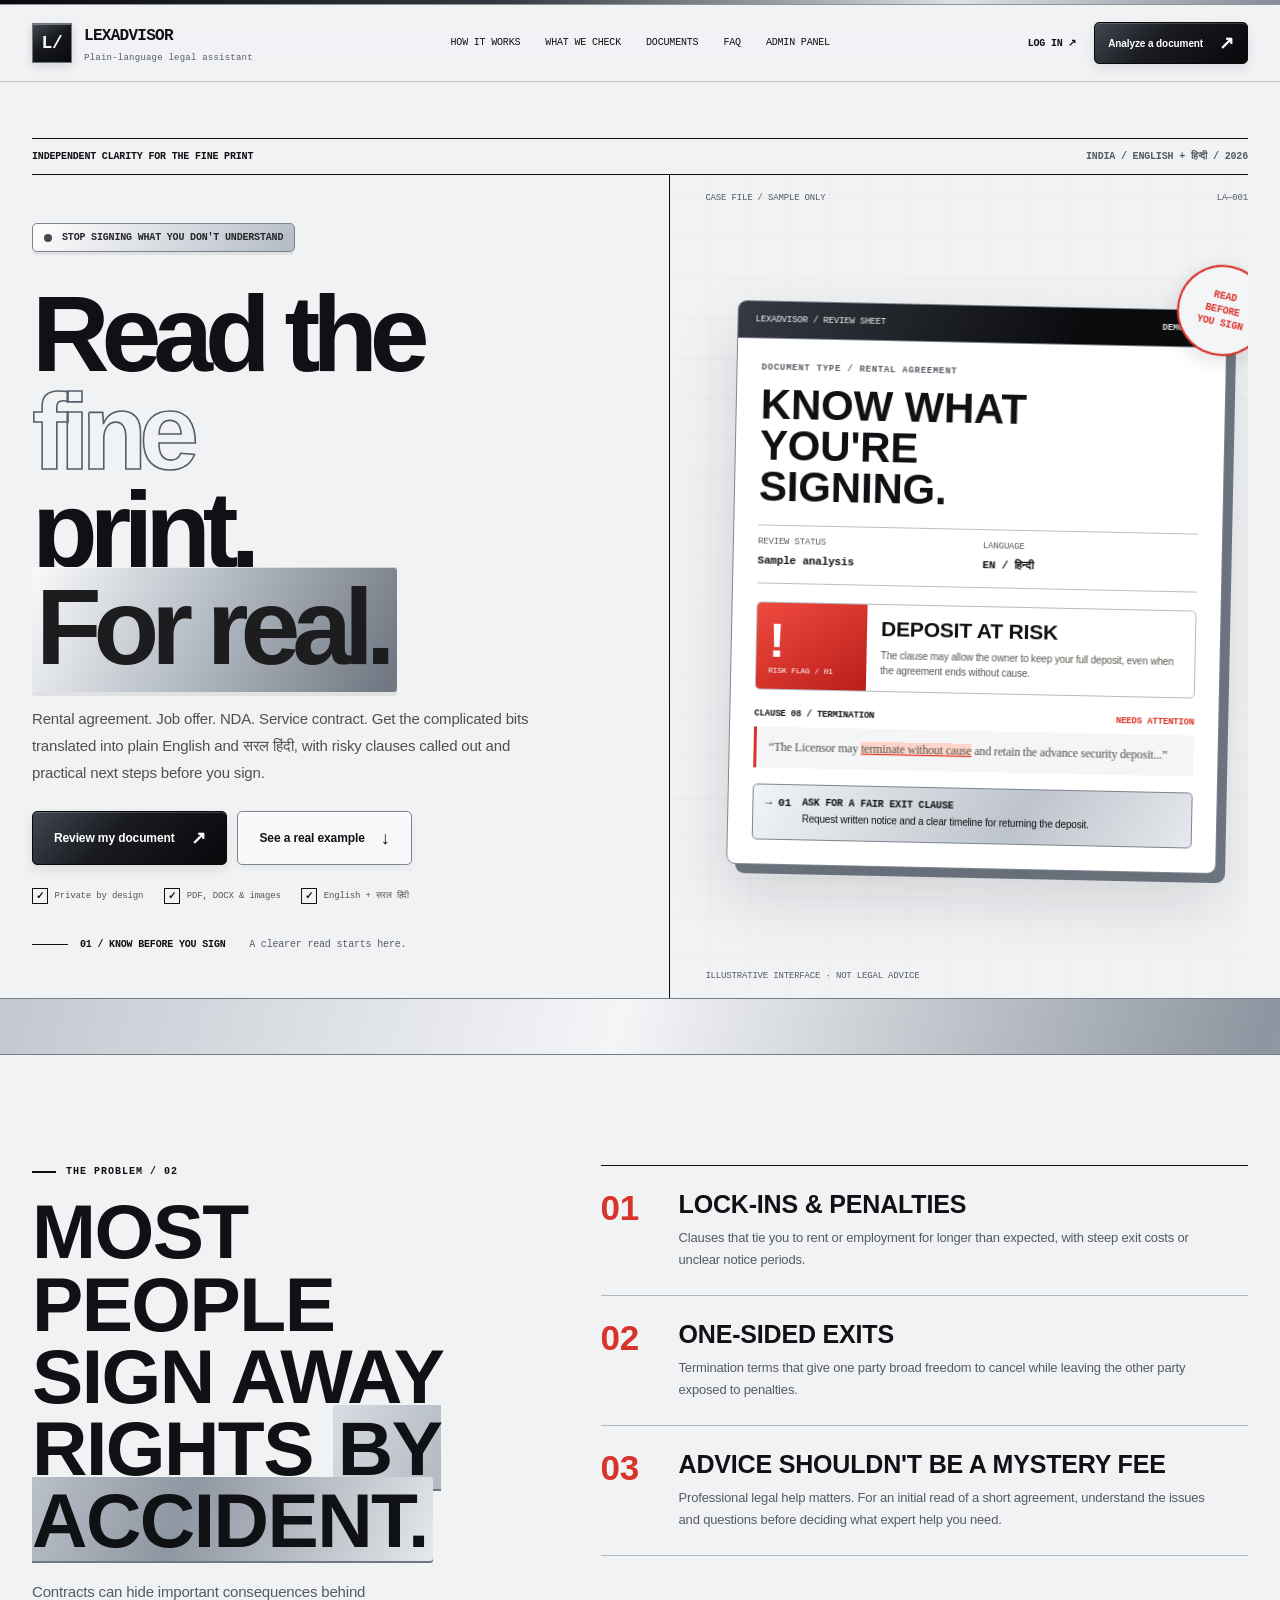
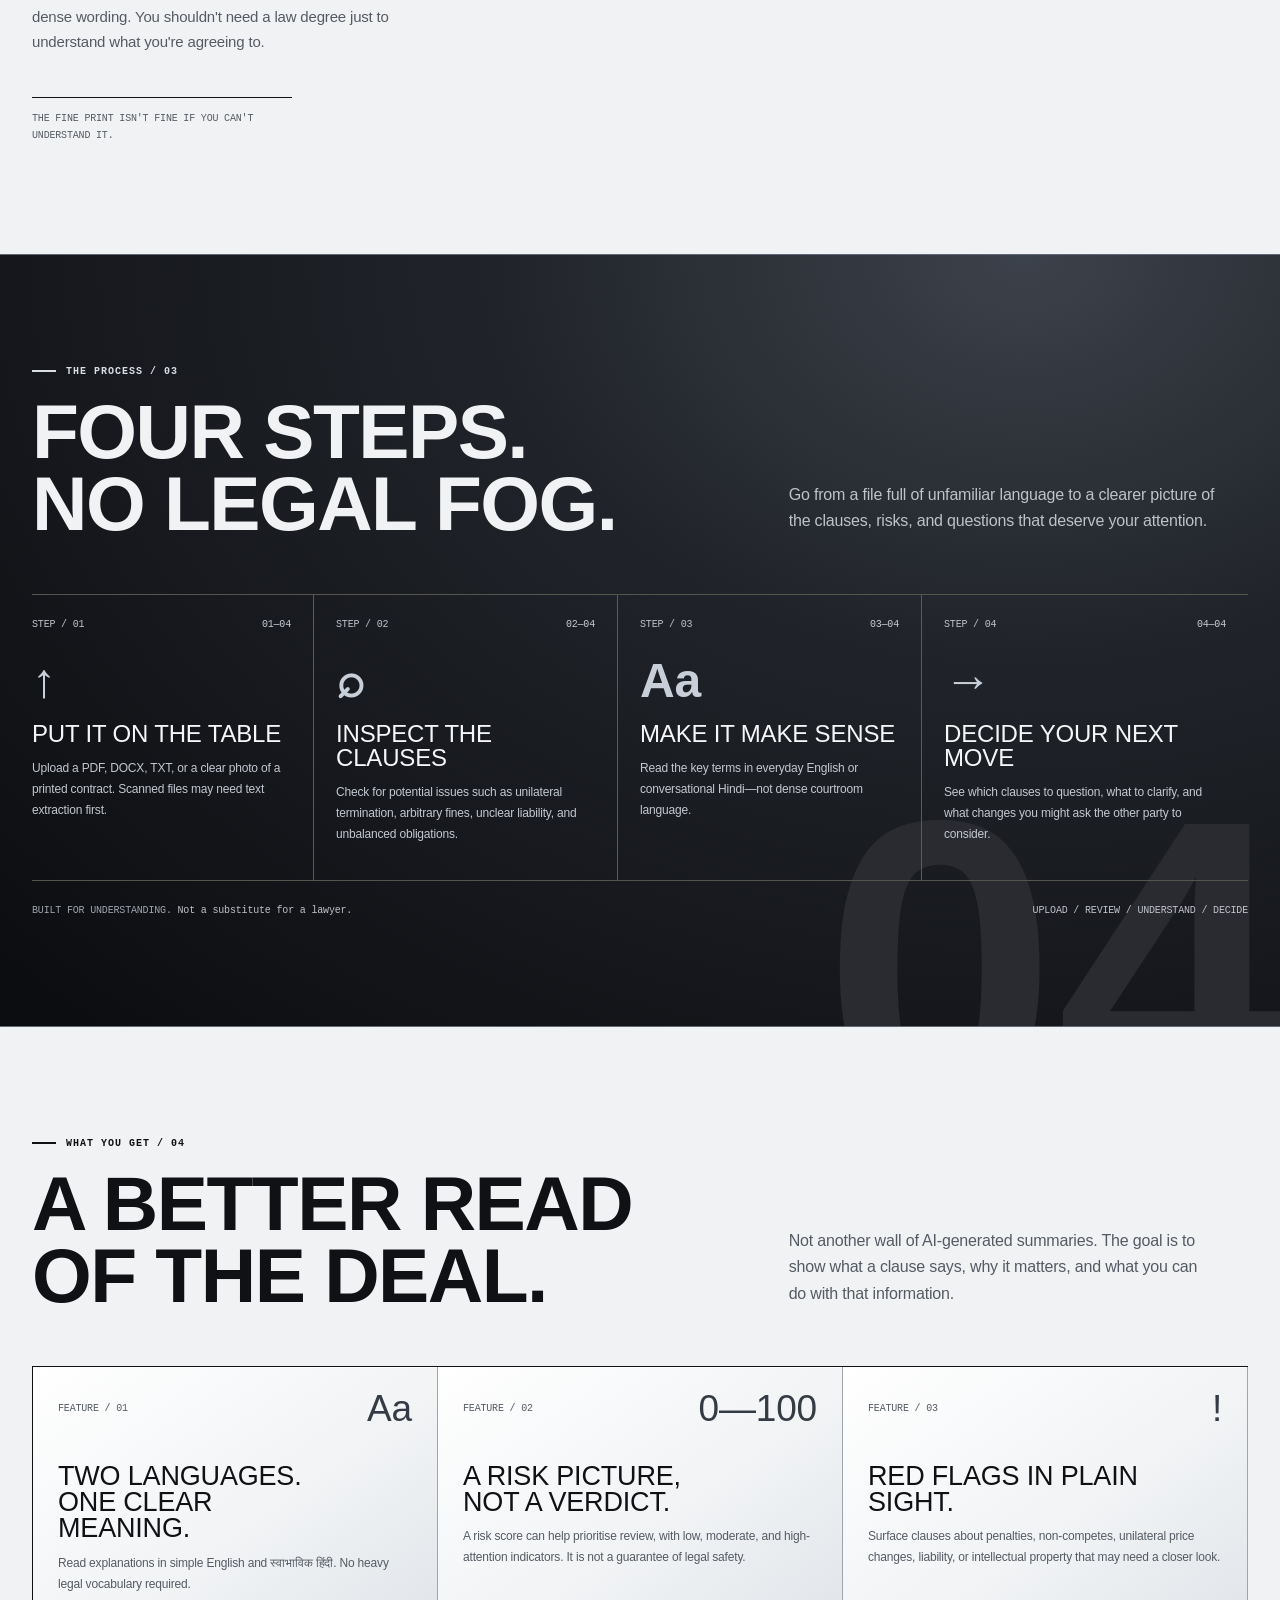
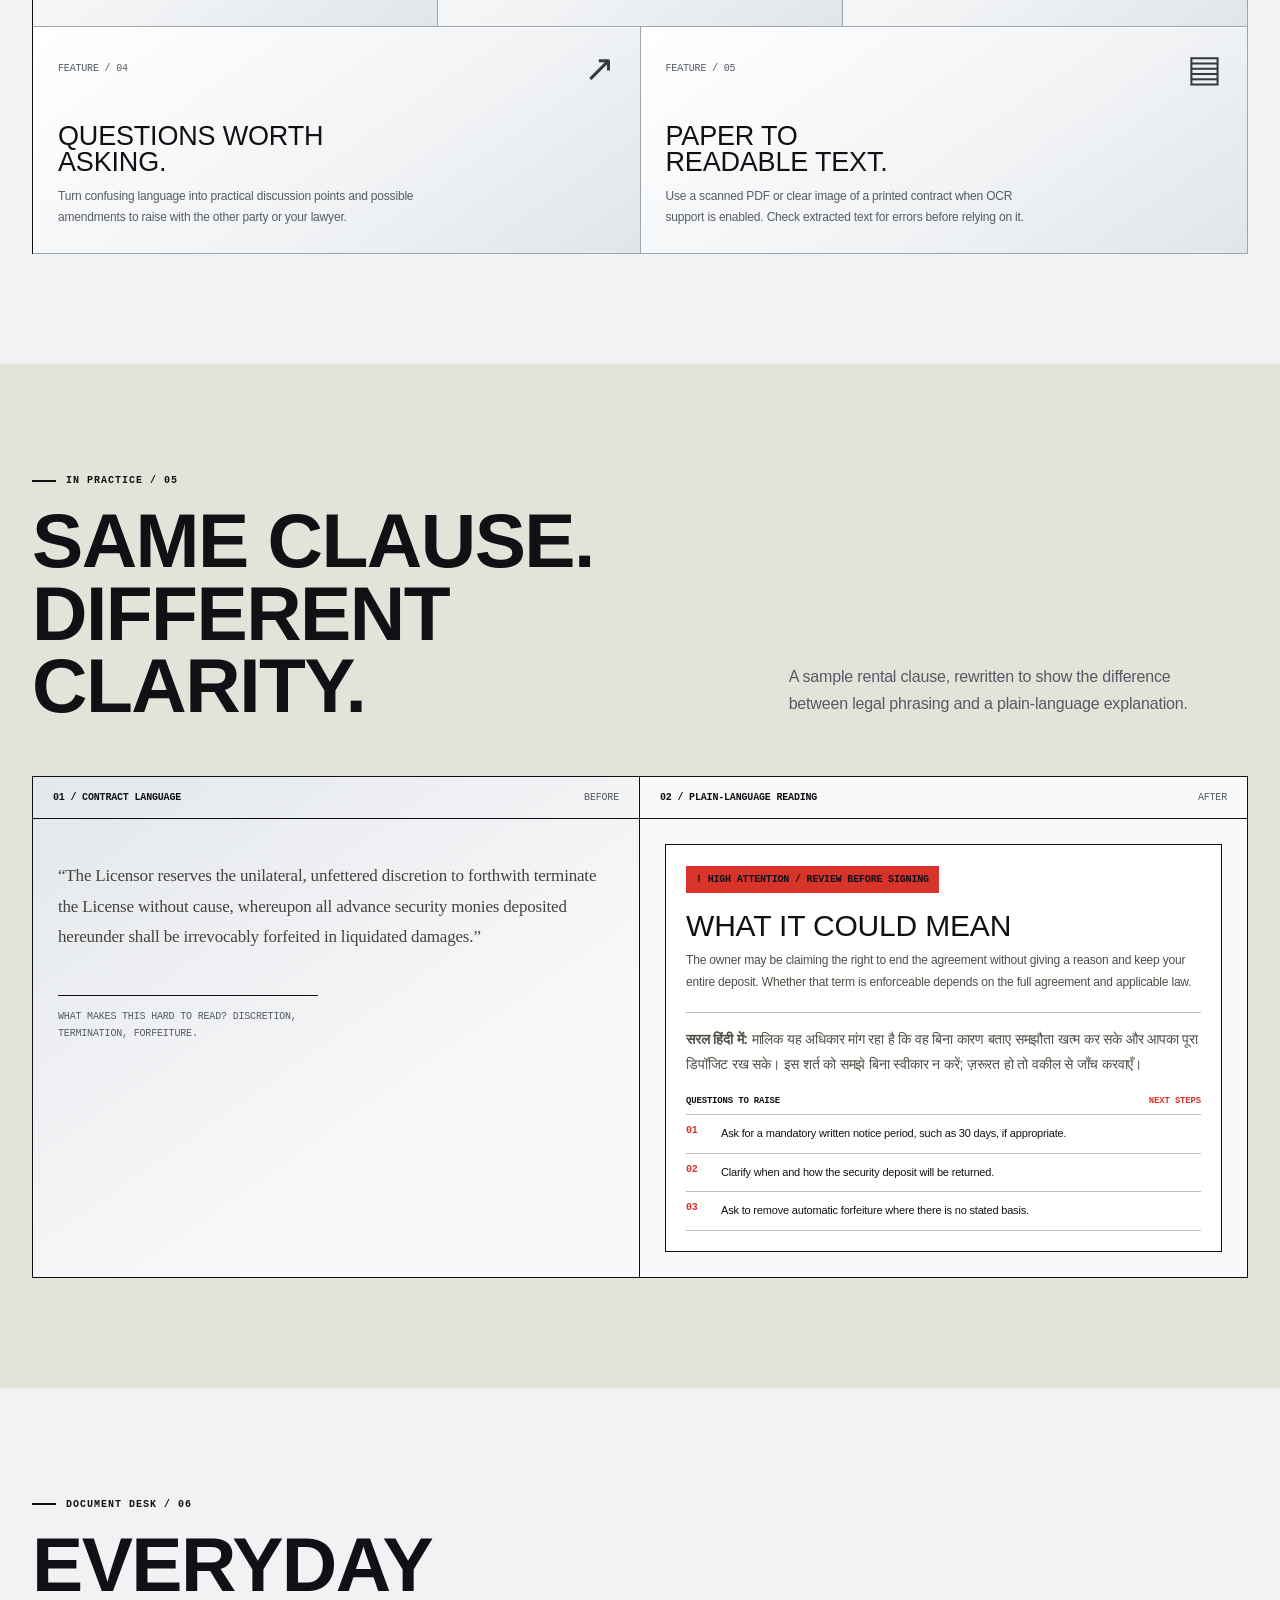
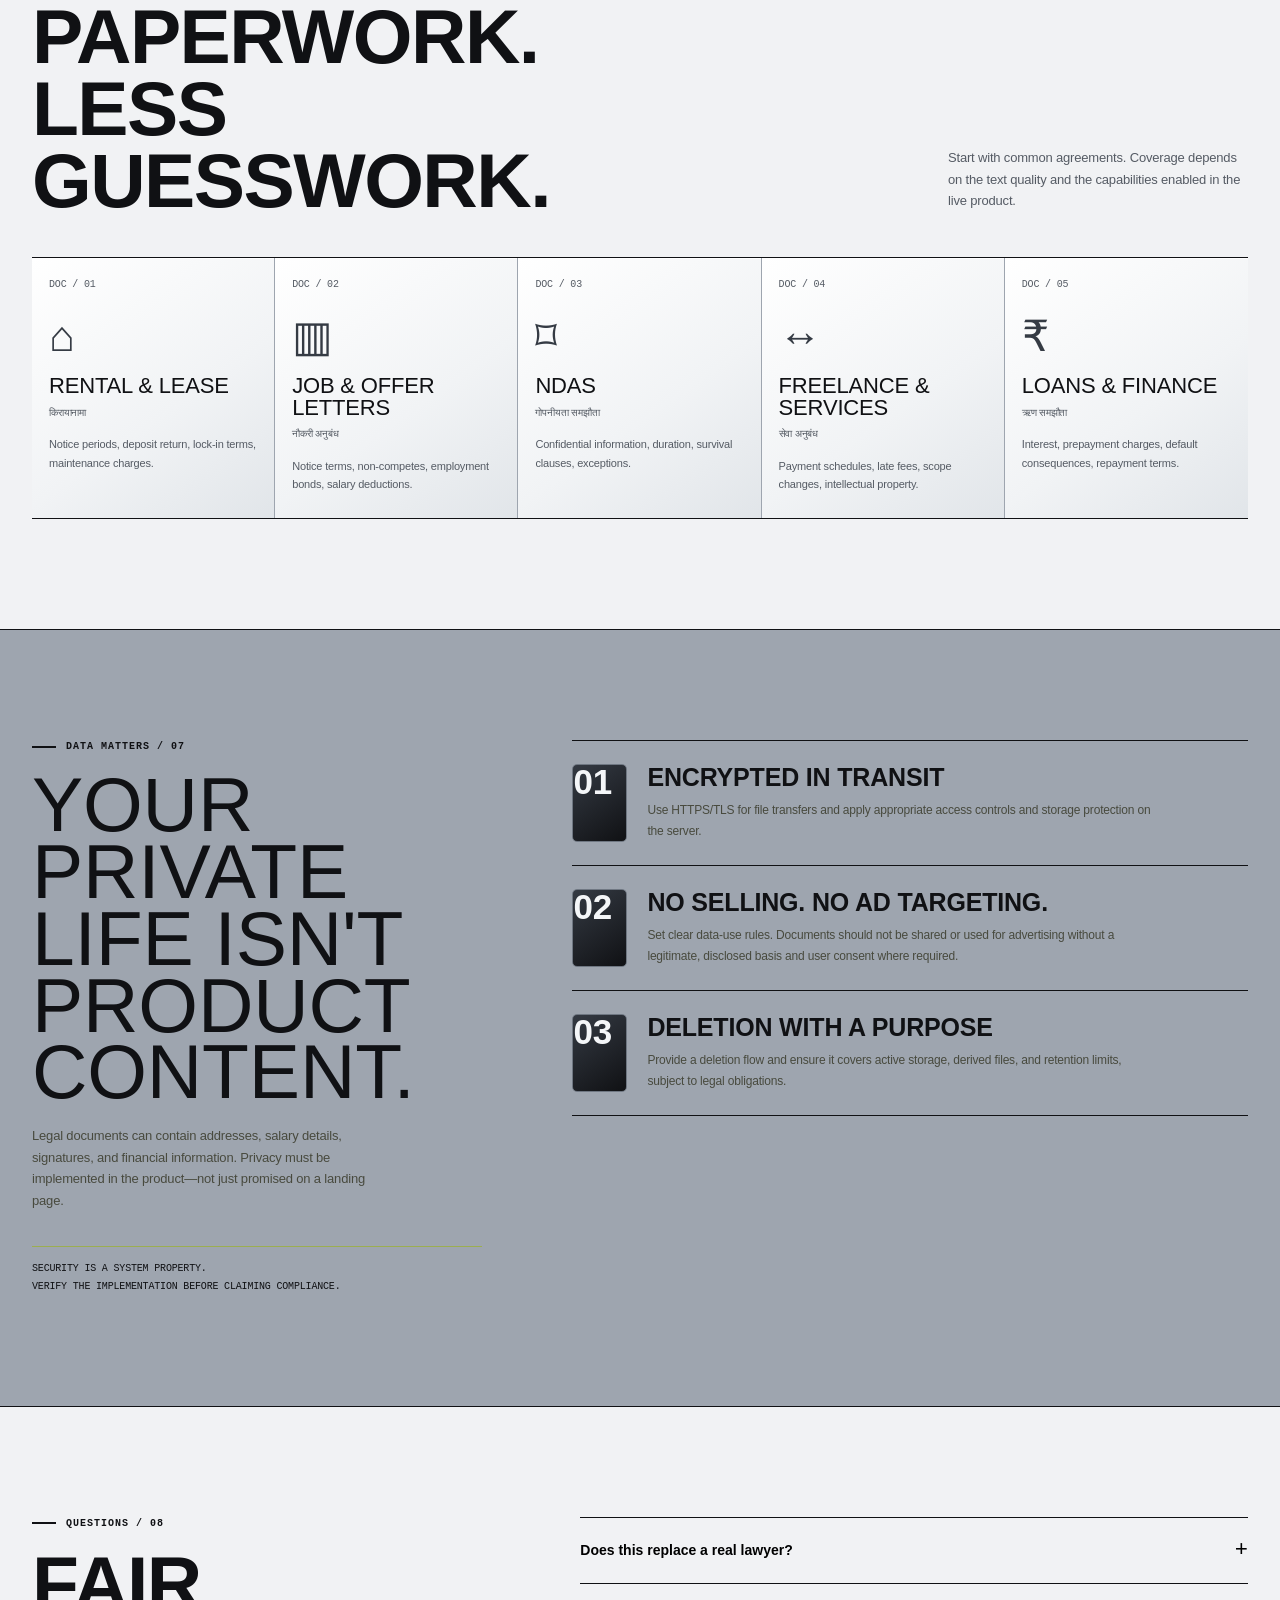
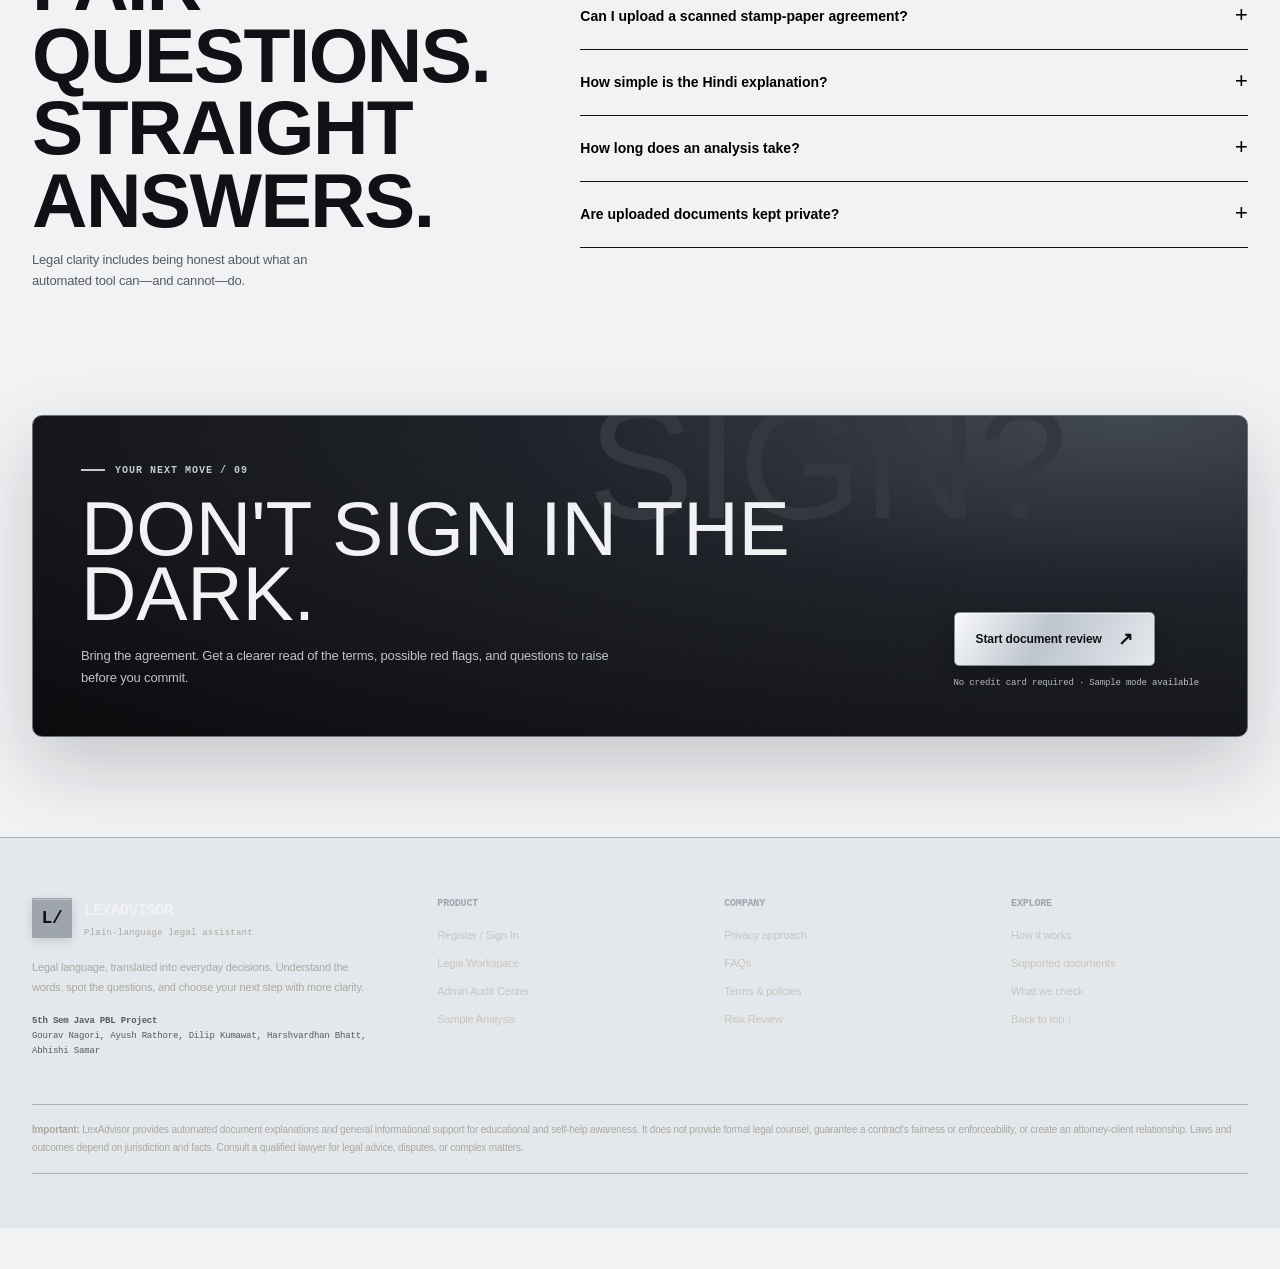
==== commit 52a7b9c3: "Merge branch 'main' into dilip and resolve merge conflicts" ====
--- a/src/main/resources/static/index.html
+++ b/src/main/resources/static/index.html
@@ -1,408 +1,513 @@
 <!DOCTYPE html>
-<html lang="en" data-theme="dark">
+<html lang="en">
 <head>
-    <meta charset="UTF-8">
-    <meta name="viewport" content="width=device-width, initial-scale=1.0">
-    <title>LegalAdvisor AI — Indian Legal Document Analyzer</title>
-    <meta name="description" content="AI-powered Indian legal document analyzer. Understand FIRs, court summons, contracts, notices in plain English and Hindi. Know your rights, deadlines, and next steps.">
-    <link href="https://fonts.googleapis.com/css2?family=Inter:wght@300;400;500;600;700;800;900&display=swap" rel="stylesheet">
-    <link rel="stylesheet" href="style.css">
+<meta charset="UTF-8">
+<meta name="viewport" content="width=device-width, initial-scale=1.0">
+<meta name="theme-color" content="#111214">
+<meta name="description" content="Understand legal documents in plain English and simple Hindi before you sign.">
+<title>LexAdvisor — Read the Fine Print. For Real.</title>
+<style>
+/* System-first typography inspired by Apple's restrained product pages; no external font dependency. */
+:root{--paper:#f4f5f7;--white:#ffffff;--ink:#1d1d1f;--muted:#686a70;--line:#d5d7db;--metal:#b8bec6;--metal-light:#e3e6ea;--metal-dark:#535861;--red:#c83d32;--mono:ui-monospace,'SFMono-Regular',SF Mono,Menlo,Consolas,monospace;--sans:-apple-system,BlinkMacSystemFont,'SF Pro Text','SF Pro Display','Helvetica Neue',Arial,sans-serif;--display:-apple-system,BlinkMacSystemFont,'SF Pro Display','SF Pro Text','Helvetica Neue',Arial,sans-serif;--max:1240px}
+*{box-sizing:border-box}html{scroll-behavior:smooth;scroll-padding-top:82px}body{margin:0;background:var(--paper);color:var(--ink);font:15px/1.65 var(--sans);-webkit-font-smoothing:antialiased}a{color:inherit;text-decoration:none}button,input{font:inherit}button,a{-webkit-tap-highlight-color:transparent}button{cursor:pointer}.wrap{width:min(var(--max),calc(100% - 64px));margin:auto}.mono{font-family:var(--mono)}.eyebrow{display:flex;align-items:center;gap:10px;font:600 10px/1.3 var(--mono);text-transform:uppercase;letter-spacing:.1em}.eyebrow:before{content:'';width:24px;height:2px;background:currentColor}.section{padding:110px 0}.section-head{display:grid;grid-template-columns:1fr .65fr;gap:50px;align-items:end;margin-bottom:55px}.section-head h2,.problem-intro h2,.faq-intro h2{font:800 clamp(3rem,6vw,6rem)/.94 var(--display);letter-spacing:-.02em;text-transform:uppercase;margin:17px 0 0;max-width:780px}.section-head p{color:var(--muted);max-width:430px;margin:0 0 4px;font-size:16px}.btn{display:inline-flex;align-items:center;justify-content:center;gap:16px;min-height:54px;padding:0 21px;background:var(--metal);color:var(--ink);border:1px solid var(--ink);font:700 12px var(--mono);text-transform:uppercase;letter-spacing:.015em;transition:background .18s,transform .18s}.btn:hover{background:#aeb5be;transform:translate(-2px,-2px);box-shadow:3px 3px 0 var(--ink)}.btn-dark{background:var(--ink);color:var(--paper)}.btn-dark:hover{background:#34352f}.btn-outline{background:transparent}.btn-outline:hover{background:var(--white)}.arrow{font-size:18px;line-height:1}.top-rule{height:7px;background:var(--metal);border-bottom:1px solid var(--ink)}
+/* navigation */
+.header{position:sticky;top:0;z-index:50;background:var(--paper);border-bottom:1px solid var(--ink)}.nav{height:76px;display:flex;align-items:center;justify-content:space-between;gap:25px}.brand{display:flex;align-items:center;gap:12px;min-width:210px}.brand-mark{display:grid;place-items:center;width:40px;height:40px;background:var(--ink);color:var(--metal);font:700 18px var(--mono);border:1px solid var(--ink)}.brand-name{font:700 16px/1 var(--mono);letter-spacing:-.045em;text-transform:uppercase}.brand-tag{display:block;margin-top:5px;color:var(--muted);font:9px var(--mono);letter-spacing:.025em}.nav-links{display:flex;align-items:center;gap:25px;font:500 10px var(--mono);text-transform:uppercase}.nav-links a{padding:8px 0;border-bottom:1px solid transparent}.nav-links a:hover{border-color:var(--ink)}.nav-actions{display:flex;align-items:center;gap:18px}.login{font:600 10px var(--mono);text-transform:uppercase}.nav-cta{min-height:42px;padding:0 13px;font-size:10px}.menu-toggle{display:none;width:42px;height:42px;background:transparent;border:1px solid var(--ink);font-size:21px}
+/* hero */
+.hero{padding:56px 0 0}.hero-topline{display:flex;justify-content:space-between;align-items:center;border-top:1px solid var(--ink);border-bottom:1px solid var(--ink);padding:12px 0;font:600 10px var(--mono);text-transform:uppercase}.hero-topline span:last-child{color:var(--muted)}.hero-grid{display:grid;grid-template-columns:1.05fr .95fr;min-height:590px}.hero-copy{padding:48px 40px 48px 0;border-right:1px solid var(--ink);display:flex;flex-direction:column;align-items:flex-start}.hero-badge{display:inline-flex;align-items:center;gap:10px;background:var(--metal);padding:8px 11px;font:700 10px var(--mono);text-transform:uppercase;border:1px solid var(--ink)}.hero-badge i{width:8px;height:8px;background:var(--ink);display:block}.hero h1{font:800 clamp(4.3rem,8.4vw,8.4rem)/.86 var(--display);letter-spacing:-.065em;text-transform:none;margin:34px 0 28px;max-width:760px}.hero h1 span{display:block}.hero h1 .outline-word{color:transparent;-webkit-text-stroke:1.5px var(--ink)}.hero h1 .metal-word{display:inline;background:var(--metal);padding:0 8px 4px 3px;width:max-content}.hero-desc{font-size:15px;line-height:1.8;max-width:510px;color:#505149;margin:0 0 25px}.hero-actions{display:flex;gap:10px;flex-wrap:wrap}.trust-row{display:flex;gap:14px 20px;flex-wrap:wrap;margin-top:23px;font:9px var(--mono);color:#55564f}.trust-row span{display:flex;align-items:center;gap:7px}.trust-row b{display:grid;place-items:center;width:16px;height:16px;border:1px solid var(--ink);font-size:10px;color:var(--ink)}.hero-index{margin-top:auto;padding-top:35px;display:flex;align-items:center;gap:12px;font:10px var(--mono);color:var(--muted)}.hero-index strong{color:var(--ink)}.hero-index:before{content:'';width:36px;height:1px;background:var(--ink)}
+/* actual-looking contract artifact */
+.hero-art{position:relative;padding:34px 0 34px 35px;display:flex;align-items:center;justify-content:center;overflow:hidden;background:repeating-linear-gradient(0deg,transparent,transparent 39px,rgba(23,24,21,.055) 40px),repeating-linear-gradient(90deg,transparent,transparent 39px,rgba(23,24,21,.055) 40px)}.artifact-label{position:absolute;top:18px;left:35px;right:0;display:flex;justify-content:space-between;font:9px var(--mono);text-transform:uppercase;color:var(--muted)}.case-file{position:relative;width:min(100%,490px);background:var(--white);border:1px solid var(--ink);box-shadow:9px 9px 0 var(--ink);transform:rotate(1.2deg)}.case-head{display:flex;justify-content:space-between;align-items:center;padding:13px 17px;background:var(--ink);color:var(--paper);font:9px var(--mono);text-transform:uppercase}.case-head strong{color:var(--metal);font-weight:600}.case-body{padding:24px}.case-kicker{font:600 9px var(--mono);text-transform:uppercase;color:var(--muted);letter-spacing:.08em}.case-title{font:800 42px/.98 var(--display);text-transform:uppercase;max-width:320px;margin:11px 0 18px}.case-meta{display:grid;grid-template-columns:1fr 1fr;border-top:1px solid var(--line);border-bottom:1px solid var(--line);padding:11px 0;gap:10px}.case-meta span{display:block;font:9px var(--mono);color:var(--muted);text-transform:uppercase}.case-meta b{font:600 11px var(--mono)}.case-risk{display:grid;grid-template-columns:110px 1fr;border:1px solid var(--ink);margin-top:18px}.risk-number{background:var(--red);color:var(--ink);padding:14px 12px;display:flex;flex-direction:column;justify-content:space-between}.risk-number strong{font:800 49px/.95 var(--display)}.risk-number span{font:8px var(--mono);text-transform:uppercase}.risk-copy{padding:13px 14px}.risk-copy strong{display:block;font:750 21px/1.02 var(--display);text-transform:uppercase}.risk-copy p{font-size:10px;line-height:1.5;margin:8px 0 0;color:#57574f}.clause-label{display:flex;justify-content:space-between;margin:19px 0 8px;font:600 9px var(--mono);text-transform:uppercase}.clause-label span:last-child{color:var(--red)}.clause-copy{font:12px/1.8 Georgia,serif;color:#515148;border-left:3px solid var(--red);padding:10px 12px;background:#f0f1f3}.mark-red{background:#ffd5c9;text-decoration:underline;text-decoration-color:var(--red);text-decoration-thickness:1px}.case-action{display:flex;align-items:flex-start;gap:11px;margin-top:16px;padding:12px;background:var(--metal);border:1px solid var(--ink)}.case-action .action-num{font:700 11px var(--mono)}.case-action p{font-size:10px;line-height:1.55;margin:0}.case-action b{display:block;font:700 10px var(--mono);text-transform:uppercase;margin-bottom:3px}.stamp{position:absolute;right:-20px;top:90px;width:91px;height:91px;border:2px solid var(--red);border-radius:50%;display:grid;place-items:center;text-align:center;background:var(--paper);color:var(--red);font:700 10px/1.35 var(--mono);transform:rotate(12deg)}.artifact-foot{position:absolute;bottom:17px;left:35px;font:9px var(--mono);text-transform:uppercase;color:var(--muted)}
+/* ticker */
+.ticker{overflow:hidden;background:var(--metal);border-top:1px solid var(--ink);border-bottom:1px solid var(--ink)}.ticker-track{display:flex;align-items:center;justify-content:space-between;gap:30px;min-height:55px;white-space:nowrap;font:700 11px var(--mono);text-transform:uppercase}.ticker-track span{display:flex;align-items:center;gap:25px}.ticker-track i{font-style:normal;font-size:17px}
+/* problem */
+.problem-grid{display:grid;grid-template-columns:.85fr 1.15fr;gap:90px}.problem-intro{position:relative}.problem-intro h2 em{font-style:normal;background:var(--metal);padding:0 5px}.problem-intro p{max-width:370px;color:var(--muted);margin:24px 0 0}.side-note{margin-top:42px;padding-top:12px;border-top:1px solid var(--ink);font:10px/1.7 var(--mono);color:var(--muted);max-width:260px}.problem-list{border-top:1px solid var(--ink)}.problem-row{display:grid;grid-template-columns:58px 1fr;gap:20px;padding:25px 0;border-bottom:1px solid var(--ink)}.problem-number{font:800 35px/.95 var(--display);color:var(--red)}.problem-row h3{font:750 25px/1.08 var(--display);text-transform:uppercase;margin:0 0 9px}.problem-row p{margin:0;color:var(--muted);font-size:13px;max-width:530px}
+/* process */
+.process-section{background:var(--ink);color:var(--paper);position:relative;overflow:hidden}.process-section:after{content:'04';position:absolute;right:-10px;bottom:-110px;font:800 420px/.8 var(--display);color:#24251f;pointer-events:none}.process-section .section-head{position:relative;z-index:1}.process-section .eyebrow{color:var(--metal)}.process-section .section-head p{color:#bfc2c8}.process-grid{position:relative;z-index:1;display:grid;grid-template-columns:repeat(4,1fr);border-top:1px solid #54554d;border-bottom:1px solid #54554d}.process-card{padding:24px 22px 30px 0;border-right:1px solid #54554d;margin-right:22px;min-height:285px;display:flex;flex-direction:column}.process-card:last-child{border-right:0;margin-right:0}.step-top{display:flex;align-items:center;justify-content:space-between;font:10px var(--mono);color:#bfc2c8}.step-top b{font-weight:500;color:var(--metal)}.step-symbol{font:750 48px/.98 var(--display);color:var(--metal);margin:27px 0 18px}.process-card h3{font:normal 24px/1 var(--display);text-transform:uppercase;margin:0 0 12px}.process-card p{font-size:12px;color:#bfc2c8;line-height:1.75;margin:0}.process-foot{position:relative;z-index:1;display:flex;justify-content:space-between;gap:20px;align-items:center;margin-top:24px;font:10px var(--mono);color:#bfc2c8}.process-foot strong{color:var(--metal);font-weight:500}
+/* features */
+.features-grid{display:grid;grid-template-columns:repeat(6,1fr);border-top:1px solid var(--ink);border-left:1px solid var(--ink)}.feature-card{grid-column:span 2;min-height:260px;padding:25px;border-right:1px solid var(--ink);border-bottom:1px solid var(--ink);display:flex;flex-direction:column;transition:background .2s}.feature-card:nth-child(4),.feature-card:nth-child(5){grid-column:span 3;min-height:220px}.feature-card:hover{background:var(--metal)}.feature-top{display:flex;justify-content:space-between;align-items:center;font:10px var(--mono);color:var(--muted)}.feature-glyph{font:normal 37px/.9 var(--display);color:var(--red)}.feature-card h3{font:normal 27px/.98 var(--display);text-transform:uppercase;margin:37px 0 11px;max-width:280px}.feature-card p{font-size:12px;color:var(--muted);line-height:1.75;margin:0;max-width:360px}.feature-card:hover p{color:#33342d}
+/* example */
+.example-section{background:#e4e3d9}.example-grid{display:grid;grid-template-columns:1fr 1fr;border:1px solid var(--ink)}.example-side{min-width:0}.example-side:first-child{border-right:1px solid var(--ink)}.example-head{padding:15px 20px;display:flex;align-items:center;justify-content:space-between;border-bottom:1px solid var(--ink);font:700 10px var(--mono);text-transform:uppercase}.example-head span:last-child{color:var(--muted);font-weight:400}.example-content{padding:25px}.legal-quote{font:17px/1.8 Georgia,serif;color:#44443c}.legal-quote mark{background:#ffcbbd;color:var(--ink)}.translated{border:1px solid var(--ink);background:var(--white);padding:20px}.verdict{display:inline-flex;gap:8px;align-items:center;background:var(--red);padding:8px 10px;font:700 10px var(--mono);text-transform:uppercase;margin-bottom:18px}.translated h3{font:normal 30px/.98 var(--display);text-transform:uppercase;margin:0 0 10px}.translated p{font-size:12px;line-height:1.8;margin:0 0 18px;color:#4e4e46}.translated .hindi{border-top:1px solid var(--line);padding-top:14px;font-size:14px}.action-list{list-style:none;margin:0;padding:0;border-top:1px solid var(--line)}.action-list li{display:grid;grid-template-columns:25px 1fr;gap:10px;padding:10px 0;border-bottom:1px solid var(--line);font-size:11px;line-height:1.6}.action-list b{font:700 10px var(--mono);color:var(--red)}
+/* document types */
+.docs-top{display:flex;justify-content:space-between;align-items:end;gap:30px;margin-bottom:40px}.docs-top .section-head{display:block;margin:0}.docs-top .section-head h2{max-width:690px}.docs-top>p{max-width:300px;color:var(--muted);font-size:13px;margin:0 0 5px}.docs-grid{display:grid;grid-template-columns:repeat(5,1fr);border-top:1px solid var(--ink);border-bottom:1px solid var(--ink)}.doc-type{padding:21px 17px 24px;border-right:1px solid var(--ink);min-height:255px;display:flex;flex-direction:column;transition:background .18s}.doc-type:last-child{border-right:0}.doc-type:hover{background:var(--metal)}.doc-index{font:10px var(--mono);color:var(--muted)}.doc-glyph{font:normal 43px/.9 var(--display);margin:27px 0 20px}.doc-type h3{font:normal 22px/.98 var(--display);text-transform:uppercase;margin:0 0 8px}.doc-type .hindi{font-size:10px;color:var(--muted);margin-bottom:14px}.doc-type p{font-size:11px;line-height:1.7;color:var(--muted);margin:0}
+/* privacy */
+.privacy-section{background:var(--metal);border-top:1px solid var(--ink);border-bottom:1px solid var(--ink)}.privacy-layout{display:grid;grid-template-columns:.8fr 1.2fr;gap:90px}.privacy-intro h2{font:normal clamp(3rem,6vw,5.7rem)/.87 var(--display);text-transform:uppercase;margin:18px 0 20px}.privacy-intro p{max-width:350px;font-size:13px;color:#484a3e}.privacy-code{margin-top:35px;padding-top:13px;border-top:1px solid #9cae50;font:10px/1.8 var(--mono)}.privacy-list{border-top:1px solid var(--ink)}.privacy-row{display:grid;grid-template-columns:55px 1fr;gap:20px;padding:23px 0;border-bottom:1px solid var(--ink)}.privacy-icon{font:800 35px/.95 var(--display)}.privacy-row h3{font:750 25px/1.08 var(--display);text-transform:uppercase;margin:0 0 9px}.privacy-row p{font-size:12px;line-height:1.75;color:#484a3e;margin:0;max-width:510px}
+/* faq */
+.faq-grid{display:grid;grid-template-columns:.7fr 1.3fr;gap:90px}.faq-intro p{max-width:300px;color:var(--muted);font-size:13px}.faq-list{border-top:1px solid var(--ink)}.faq-item{border-bottom:1px solid var(--ink)}.faq-question{width:100%;background:transparent;border:0;padding:20px 0;display:flex;justify-content:space-between;align-items:center;gap:20px;text-align:left;font:600 14px var(--sans)}.faq-question span:last-child{font:normal 22px var(--mono);transition:transform .2s}.faq-answer{display:none;max-width:650px;color:var(--muted);font-size:13px;padding:0 35px 20px 0}.faq-item.open .faq-answer{display:block}.faq-item.open .faq-question span:last-child{transform:rotate(45deg)}
+/* CTA/footer */
+.cta-section{padding:0 0 100px}.cta-panel{background:var(--ink);color:var(--paper);padding:48px;display:grid;grid-template-columns:1fr auto;gap:35px;align-items:end;position:relative;overflow:hidden}.cta-panel:after{content:'SIGN?';position:absolute;right:180px;top:-25px;font:normal 160px/.9 var(--display);color:#24251f;pointer-events:none}.cta-copy,.cta-actions{position:relative;z-index:1}.cta-copy .eyebrow{color:var(--metal)}.cta-copy h2{font:normal clamp(3rem,6vw,5.7rem)/.85 var(--display);text-transform:uppercase;max-width:760px;margin:19px 0}.cta-copy p{font-size:13px;color:#bfc2c8;max-width:530px;margin:0}.cta-actions{display:flex;flex-direction:column;align-items:flex-start;gap:12px}.cta-actions small{font:9px var(--mono);color:#bfc2c8}.footer{background:#171815;color:var(--paper);padding:60px 0 24px}.footer-grid{display:grid;grid-template-columns:1.5fr 1fr 1fr 1fr;gap:50px;padding-bottom:45px}.footer .brand-mark{background:var(--metal);color:var(--ink);border-color:var(--metal)}.footer .brand-tag{color:#a9aa9f}.footer-about p{max-width:340px;color:#a9aa9f;font-size:11px;line-height:1.8;margin-top:20px}.footer-col h4{font:600 10px var(--mono);text-transform:uppercase;color:var(--metal);margin:0 0 17px}.footer-col a{display:block;color:#c7c7bd;font-size:11px;margin:10px 0}.footer-col a:hover{color:var(--metal)}.footer-disclaimer{border-top:1px solid #41423b;border-bottom:1px solid #41423b;padding:16px 0;font-size:10px;line-height:1.8;color:#a9aa9f}.footer-bottom{display:flex;justify-content:space-between;gap:20px;padding-top:20px;font:9px var(--mono);color:#a9aa9f}.footer-bottom a{margin-left:15px}
+/* upload modal */
+.modal-backdrop{position:fixed;inset:0;z-index:100;display:none;align-items:center;justify-content:center;padding:20px;background:rgba(23,24,21,.78)}.modal-backdrop.show{display:flex}.modal{width:min(540px,100%);max-height:90vh;overflow:auto;background:var(--paper);border:1px solid var(--ink);box-shadow:8px 8px 0 var(--metal);padding:28px}.modal-top{display:flex;justify-content:space-between;gap:20px}.modal-top h2{font:normal 38px/.9 var(--display);text-transform:uppercase;margin:0}.modal-top p{font-size:12px;color:var(--muted);margin:10px 0 22px}.modal-close{width:36px;height:36px;background:transparent;border:1px solid var(--ink);font-size:20px;flex-shrink:0}.dropzone{display:flex;flex-direction:column;align-items:center;justify-content:center;gap:9px;min-height:185px;text-align:center;padding:22px;border:1px dashed var(--ink);background:var(--white);transition:background .2s}.dropzone.dragover{background:var(--metal)}.dropzone .glyph{font:normal 40px/.9 var(--display)}.dropzone strong{font:600 13px var(--mono);text-transform:uppercase}.dropzone p{font-size:11px;color:var(--muted);margin:0}.dropzone .btn{min-height:42px;margin-top:5px}.file-status{font:10px var(--mono);color:#285e23;margin-top:12px;overflow-wrap:anywhere}.modal-hint{font-size:10px;line-height:1.7;color:var(--muted);margin:17px 0 0}.modal-submit{width:100%;margin-top:18px}.sample-banner{display:none;background:var(--metal);border:1px solid var(--ink);padding:13px;margin-top:13px;font-size:11px;line-height:1.7}.sample-banner.show{display:block}
+@media(max-width:1050px){.nav-links{gap:14px}.nav-actions{gap:12px}.hero h1{font-size:clamp(4rem,7.8vw,7rem)}.hero-grid{grid-template-columns:1fr 1fr}.case-body{padding:19px}.case-title{font-size:36px}.problem-grid,.privacy-layout{gap:50px}.docs-grid{grid-template-columns:repeat(3,1fr)}.doc-type{border-bottom:1px solid var(--ink)}.doc-type:nth-child(3){border-right:0}.doc-type:nth-child(4),.doc-type:nth-child(5){border-bottom:0}.doc-type:nth-child(4){grid-column:1/2}.doc-type:nth-child(5){grid-column:2/4}.cta-panel:after{right:110px}}
+@media(max-width:780px){.wrap{width:calc(100% - 36px)}.section{padding:78px 0}.nav{height:68px}.brand{min-width:0}.menu-toggle{display:block}.nav-links{display:none;position:absolute;top:68px;left:0;right:0;background:var(--paper);padding:15px 20px 20px;border-bottom:1px solid var(--ink);flex-direction:column;align-items:stretch;gap:0}.nav-links.open{display:flex}.nav-links a{padding:13px 0;border-bottom:1px solid var(--line)}.nav-actions{margin-left:auto}.login{display:none}.nav-cta{min-height:40px;padding:0 10px;font-size:9px}.hero{padding-top:28px}.hero-topline{font-size:8px}.hero-grid{grid-template-columns:1fr}.hero-copy{padding:37px 0 30px;border-right:0;border-bottom:1px solid var(--ink)}.hero h1{font-size:clamp(4.4rem,15vw,7.2rem);margin:29px 0 25px}.hero-desc{font-size:14px}.hero-art{min-height:540px;padding:48px 10px}.artifact-label{left:10px;right:10px}.artifact-foot{left:10px}.case-file{max-width:480px}.stamp{right:-5px;top:70px}.hero-index{margin-top:28px}.section-head{grid-template-columns:1fr;gap:20px;margin-bottom:36px}.section-head h2,.problem-intro h2,.faq-intro h2{font-size:clamp(3rem,10vw,5rem)}.problem-grid,.privacy-layout,.faq-grid{grid-template-columns:1fr;gap:35px}.side-note{margin-top:25px}.process-grid{grid-template-columns:1fr 1fr}.process-card{min-height:250px;padding:22px 18px 22px 0;margin-right:18px;border-bottom:1px solid #54554d}.process-card:nth-child(2){border-right:0;margin-right:0;padding-right:0}.process-card:nth-child(3),.process-card:nth-child(4){border-bottom:0}.process-card:nth-child(4){border-right:0;margin-right:0;padding-right:0}.process-section:after{font-size:280px;bottom:-65px}.features-grid{grid-template-columns:1fr 1fr}.feature-card,.feature-card:nth-child(4),.feature-card:nth-child(5){grid-column:span 1;min-height:250px;padding:18px}.feature-card h3{font-size:24px;margin-top:28px}.feature-card:last-child{grid-column:1/-1;min-height:200px}.example-grid{grid-template-columns:1fr}.example-side:first-child{border-right:0;border-bottom:1px solid var(--ink)}.docs-top{align-items:flex-start;flex-direction:column}.docs-grid{grid-template-columns:1fr 1fr}.doc-type,.doc-type:nth-child(3),.doc-type:nth-child(4),.doc-type:nth-child(5){grid-column:auto;border-right:1px solid var(--ink);border-bottom:1px solid var(--ink);min-height:220px}.doc-type:nth-child(2n){border-right:0}.doc-type:last-child{grid-column:1/-1;border-right:0;border-bottom:0;min-height:170px}.privacy-layout{gap:30px}.cta-section{padding-bottom:65px}.cta-panel{grid-template-columns:1fr;padding:30px 24px;gap:28px}.cta-panel:after{right:-20px;top:15px;font-size:105px}.cta-actions{width:100%}.cta-actions .btn{width:100%}.footer-grid{grid-template-columns:1fr 1fr;gap:32px 22px}.footer-about{grid-column:1/-1}.footer-bottom{flex-direction:column;gap:10px}.footer-bottom a{margin:0 12px 0 0}}
+@media(max-width:430px){.wrap{width:calc(100% - 28px)}.brand-mark{width:34px;height:34px;font-size:15px}.brand-name{font-size:13px}.brand-tag{font-size:8px}.nav-cta{max-width:140px;white-space:normal;line-height:1.25;padding:6px 8px}.hero-topline span:last-child{display:none}.hero h1{font-size:clamp(3.7rem,17vw,5rem)}.hero-actions .btn{width:100%}.trust-row{gap:9px 12px}.hero-art{min-height:465px;padding:45px 5px}.case-body{padding:14px}.case-title{font-size:32px}.case-meta{gap:7px}.case-risk{grid-template-columns:85px 1fr}.risk-number strong{font-size:41px}.risk-copy strong{font-size:18px}.clause-copy{font-size:11px}.stamp{width:72px;height:72px;font-size:8px;right:0;top:63px}.artifact-label{font-size:8px}.process-grid{grid-template-columns:1fr}.process-card,.process-card:nth-child(2),.process-card:nth-child(3),.process-card:nth-child(4){min-height:0;border-right:0;border-bottom:1px solid #54554d;margin:0;padding:22px 0}.process-card:last-child{border-bottom:0}.step-symbol{margin:15px 0}.features-grid{grid-template-columns:1fr}.feature-card,.feature-card:nth-child(4),.feature-card:nth-child(5),.feature-card:last-child{grid-column:1/-1;min-height:0;padding:21px}.feature-card h3{margin-top:20px}.docs-grid{grid-template-columns:1fr}.doc-type,.doc-type:nth-child(2n),.doc-type:nth-child(3),.doc-type:nth-child(4),.doc-type:nth-child(5),.doc-type:last-child{grid-column:auto;border-right:0;border-bottom:1px solid var(--ink);min-height:0;padding:20px}.doc-glyph{margin:15px 0}.doc-type:last-child{border-bottom:0}.example-content{padding:15px}.translated{padding:15px}.footer-grid{gap:28px 16px}.footer-col a{font-size:10px}.modal{padding:20px}}
+@media(prefers-reduced-motion:reduce){*,*::before,*::after{scroll-behavior:auto!important;transition:none!important}}
+
+/* MOTION SYSTEM — purposeful, restrained, and accessible */
+:root{--ease-out:cubic-bezier(.16,1,.3,1);--ease-snap:cubic-bezier(.2,.8,.2,1)}
+html{scroll-behavior:smooth}body{cursor:auto}::selection{background:var(--metal);color:var(--ink)}
+/* top-of-page reading progress */
+#readingProgress{position:fixed;z-index:120;left:0;top:0;height:3px;width:0;background:var(--red);transform-origin:left;pointer-events:none}
+/* editorial loader */
+#siteLoader{position:fixed;inset:0;z-index:2000;background:var(--ink);color:var(--paper);display:grid;place-items:center;transition:clip-path .85s var(--ease-out),visibility .85s;clip-path:inset(0 0 0 0)}
+#siteLoader.is-gone{clip-path:inset(0 0 100% 0);visibility:hidden;pointer-events:none}
+.loader-inner{width:min(520px,calc(100% - 48px))}.loader-brand{display:flex;align-items:center;gap:13px;font:700 12px var(--mono);text-transform:uppercase;letter-spacing:.06em}.loader-mark{display:grid;place-items:center;width:42px;height:42px;background:var(--metal);color:var(--ink);font-size:17px}.loader-title{font:800 clamp(3.5rem,10vw,7rem)/.88 var(--display);text-transform:uppercase;letter-spacing:-.025em;margin:42px 0 32px}.loader-title span{display:block;color:var(--metal)}.loader-track{height:3px;background:#44453d;overflow:hidden}.loader-fill{height:100%;width:0;background:var(--metal);animation:loaderFill 1.05s var(--ease-out) forwards}.loader-meta{display:flex;justify-content:space-between;gap:12px;margin-top:12px;font:9px var(--mono);text-transform:uppercase;color:#c2c5cb}
+@keyframes loaderFill{to{width:100%}}
+/* custom cursor: desktop only; native cursor remains on touch screens */
+.cursor-dot,.cursor-ring{position:fixed;left:0;top:0;z-index:1500;pointer-events:none;border-radius:50%;opacity:0;transform:translate3d(-100px,-100px,0);transition:opacity .2s, width .25s var(--ease-out),height .25s var(--ease-out),background .25s,border-color .25s}
+.cursor-dot{width:6px;height:6px;background:var(--red)}.cursor-ring{width:34px;height:34px;border:1px solid var(--ink);mix-blend-mode:multiply;display:grid;place-items:center}.cursor-ring:after{content:'';width:3px;height:3px;background:var(--ink);border-radius:50%}body.cursor-ready .cursor-dot,body.cursor-ready .cursor-ring{opacity:1}.cursor-ring.is-hover{width:58px;height:58px;background:var(--metal);border-color:var(--ink)}.cursor-ring.is-hover:after{width:5px;height:5px}.cursor-ring.is-press{width:24px;height:24px;background:var(--red)}
+@media(hover:hover) and (pointer:fine){body.cursor-ready,body.cursor-ready a,body.cursor-ready button{cursor:none}}
+/* reveal-on-scroll */
+.js-motion [data-reveal]{opacity:0;transform:translate3d(0,28px,0);transition:opacity .75s var(--ease-out),transform .85s var(--ease-out);transition-delay:var(--reveal-delay,0ms);will-change:opacity,transform}
+.js-motion [data-reveal="left"]{transform:translate3d(-32px,0,0)}.js-motion [data-reveal="right"]{transform:translate3d(32px,0,0)}.js-motion [data-reveal="scale"]{transform:translate3d(0,18px,0) scale(.96)}
+.js-motion [data-reveal].is-visible{opacity:1;transform:translate3d(0,0,0) scale(1);will-change:auto}
+/* hero choreography */
+.js-motion .hero-topline,.js-motion .hero-badge,.js-motion .hero h1,.js-motion .hero-desc,.js-motion .hero-actions,.js-motion .trust-row,.js-motion .hero-index{animation:heroEnter .8s var(--ease-out) both;animation-delay:var(--hero-delay,0ms)}
+.js-motion .hero-topline{--hero-delay:80ms}.js-motion .hero-badge{--hero-delay:180ms}.js-motion .hero h1{--hero-delay:260ms}.js-motion .hero-desc{--hero-delay:390ms}.js-motion .hero-actions{--hero-delay:470ms}.js-motion .trust-row{--hero-delay:550ms}.js-motion .hero-index{--hero-delay:620ms}
+@keyframes heroEnter{from{opacity:0;transform:translate3d(0,22px,0)}to{opacity:1;transform:translate3d(0,0,0)}}
+.js-motion .case-file{animation:caseIn 1.05s var(--ease-out) .28s both}.js-motion .stamp{animation:stampIn .6s var(--ease-out) 1.1s both}
+@keyframes caseIn{from{opacity:0;transform:translate3d(0,36px,0) rotate(4deg) scale(.97)}to{opacity:1;transform:translate3d(0,0,0) rotate(1.2deg) scale(1)}}
+@keyframes stampIn{0%{opacity:0;transform:rotate(28deg) scale(1.35)}70%{opacity:1;transform:rotate(8deg) scale(.94)}100%{opacity:1;transform:rotate(12deg) scale(1)}}
+/* continuous detail motion */
+.stamp{transform-origin:center;transition:transform .45s var(--ease-out)}.hero-art:hover .stamp{transform:rotate(5deg) scale(1.05)}.hero-art:before{content:'';position:absolute;inset:0;pointer-events:none;background:linear-gradient(110deg,transparent 35%,rgba(184,190,198,.24) 48%,transparent 61%);transform:translateX(-110%);animation:paperSweep 7s ease-in-out 2s infinite}
+@keyframes paperSweep{0%,55%{transform:translateX(-110%)}75%,100%{transform:translateX(110%)}}
+.ticker-track{width:max-content;justify-content:flex-start;animation:tickerTravel 28s linear infinite}.ticker:hover .ticker-track{animation-play-state:paused}.ticker-track span{padding-right:28px}@keyframes tickerTravel{to{transform:translateX(-35%)}}
+/* interactive blocks */
+.problem-row,.process-card,.feature-card,.doc-type,.privacy-row,.faq-item,.example-side{transition:background .3s var(--ease-out),color .3s var(--ease-out),transform .35s var(--ease-out),box-shadow .35s var(--ease-out)}
+.problem-row:hover{padding-left:12px;background:rgba(184,190,198,.28)}.problem-row:hover .problem-number{transform:translateX(3px)}.problem-number{transition:transform .3s var(--ease-out)}
+.process-card:hover{background:#292b30;transform:translateY(-5px)}.process-card:hover .step-symbol{color:var(--metal);transform:translate(4px,-4px) rotate(-4deg)}.step-symbol{transition:transform .35s var(--ease-out),color .35s}
+.feature-card:hover,.doc-type:hover{background:var(--metal);transform:translateY(-4px);box-shadow:5px 5px 0 var(--ink)}.feature-card:hover p,.doc-type:hover p{color:#33342d}.feature-glyph,.doc-glyph{transition:transform .4s var(--ease-out)}.feature-card:hover .feature-glyph,.doc-type:hover .doc-glyph{transform:rotate(-8deg) scale(1.08)}
+.privacy-row:hover{transform:translateX(7px)}.privacy-row:hover .privacy-icon{background:var(--metal);color:var(--ink)}.privacy-icon{transition:background .25s,color .25s}
+.faq-question span:last-child{transition:transform .3s var(--ease-out)}.faq-item.open .faq-question span:last-child{transform:rotate(45deg)}
+.btn{position:relative;isolation:isolate;overflow:hidden;transition:background .25s,transform .25s var(--ease-out),box-shadow .25s var(--ease-out)}.btn:before{content:'';position:absolute;z-index:-1;inset:0;background:var(--white);transform:translateY(102%);transition:transform .35s var(--ease-out)}.btn:hover:before{transform:translateY(0)}.btn .arrow{display:inline-block;transition:transform .3s var(--ease-out)}.btn:hover .arrow{transform:translate(3px,-3px)}.btn-dark:before{background:#3a3d43}.btn-dark:hover{color:var(--paper)}
+/* modal entrance */
+.modal-backdrop{opacity:0;transition:opacity .25s ease}.modal-backdrop.show{opacity:1}.modal{transform:translateY(20px) scale(.98);transition:transform .4s var(--ease-out)}.modal-backdrop.show .modal{transform:translateY(0) scale(1)}
+/* a clear keyboard focus treatment */
+:focus-visible{outline:3px solid var(--red);outline-offset:4px}
+@media(max-width:760px){.cursor-dot,.cursor-ring{display:none}.js-motion [data-reveal],.js-motion [data-reveal="left"],.js-motion [data-reveal="right"],.js-motion [data-reveal="scale"]{transform:translateY(18px)}.js-motion [data-reveal].is-visible{transform:none}.hero-art:before{animation:none}.ticker-track{animation-duration:36s}}
+@media(prefers-reduced-motion:reduce){html{scroll-behavior:auto}*,*::before,*::after{animation-duration:.01ms!important;animation-iteration-count:1!important;transition-duration:.01ms!important;scroll-behavior:auto!important}#siteLoader{display:none}.js-motion [data-reveal]{opacity:1;transform:none}}
+
+/* METALLIC GRAPHITE ART DIRECTION */
+:root{--ease-out:cubic-bezier(.16,1,.3,1);--ease-snap:cubic-bezier(.2,.8,.2,1)}
+body{background:var(--paper);letter-spacing:-.012em}
+.top-rule{height:4px;background:linear-gradient(90deg,#202125 0%,#777d86 42%,#e1e4e8 68%,#24262b 100%);border-bottom:1px solid #8f949c}
+.header{background:rgba(244,245,247,.92);backdrop-filter:saturate(150%) blur(18px);-webkit-backdrop-filter:saturate(150%) blur(18px);border-bottom:1px solid rgba(29,29,31,.12)}
+.brand-mark{background:linear-gradient(145deg,#42464d,#111215 68%);color:#eef0f3;border:1px solid #6b7078;box-shadow:inset 0 1px 0 rgba(255,255,255,.22)}
+.btn{background:linear-gradient(145deg,#34373d,#151619);color:#f8f9fa;border:1px solid #0e0f11;box-shadow:inset 0 1px 0 rgba(255,255,255,.17);border-radius:7px;font-family:var(--sans);font-weight:650;letter-spacing:-.01em;text-transform:none}
+.btn:hover{background:linear-gradient(145deg,#50555e,#25272c);box-shadow:0 8px 22px rgba(20,22,27,.18);transform:translateY(-2px)}
+.btn:before{background:linear-gradient(145deg,#555b64,#27292e);border-radius:6px}.btn-dark{background:#1d1d1f;color:#fff}.btn-outline{background:rgba(255,255,255,.55);color:var(--ink);border-color:#c7cbd1;box-shadow:none}.btn-outline:before{background:#e5e8ec}
+.hero-badge{background:linear-gradient(135deg,#f0f1f3,#c8cdd4);border-color:#a9afb8;border-radius:5px;color:#26282c}.hero-badge i{background:#454a52;border-radius:50%}
+.hero h1{font-weight:850;letter-spacing:-.075em;text-transform:none;line-height:.91}.hero h1 .outline-word{-webkit-text-stroke:1.5px #737983}.hero h1 .metal-word{display:inline;background:linear-gradient(135deg,#d8dce1,#a8afb8 52%,#eef0f3);color:#1d1d1f;padding:0 9px 5px 4px;width:max-content;border-radius:3px;box-decoration-break:clone;-webkit-box-decoration-break:clone}
+.case-file{border-color:#b9bdc4;border-radius:9px;overflow:visible;box-shadow:0 24px 55px rgba(29,29,31,.13),8px 8px 0 #b9bec5;background:#fff}
+.case-head{border-radius:8px 8px 0 0;background:linear-gradient(110deg,#292b30,#111214);color:#f5f6f8}.case-head strong{color:#dfe2e6}
+.case-action{background:linear-gradient(135deg,#e4e7eb,#c6cbd2);border-color:#b6bbc2;border-radius:5px}.risk-number{background:linear-gradient(145deg,#d55a4e,#b83128);color:#fff}.case-risk{border-color:#b7bbc1;border-radius:5px;overflow:hidden}.clause-copy{background:#f4f5f7;border-left-color:var(--red)}
+.stamp{background:#f4f5f7;border-color:var(--red);box-shadow:0 5px 18px rgba(29,29,31,.1)}
+.ticker{background:linear-gradient(100deg,#c2c7ce,#e7e9ec 45%,#b8bec6);border-color:#a7adb5;color:#202125}.ticker-track i{color:#565c65}
+.problem-intro h2 em{background:linear-gradient(110deg,#dce0e5,#b9c0c8);border-radius:3px}.problem-row:hover{background:rgba(184,190,198,.22)}
+.process-section{background:radial-gradient(ellipse at 88% 12%,#34373d 0%,#222428 42%,#17181b 100%)}.process-section:after{color:#292b30}.process-section .eyebrow,.step-top b,.process-card:hover .step-symbol{color:#c8cdd4}.process-card:hover{background:rgba(255,255,255,.045)}
+.feature-card:hover,.doc-type:hover{background:linear-gradient(145deg,#e4e7eb,#c0c6ce);box-shadow:0 14px 30px rgba(29,29,31,.12);border-radius:5px}.feature-card:hover p,.doc-type:hover p{color:#3c4047}
+.privacy-row:hover .privacy-icon{background:linear-gradient(145deg,#d8dce1,#aab1ba);color:#1d1d1f}.privacy-icon{border-radius:5px}
+.cta-panel{background:linear-gradient(125deg,#25272c,#111214);border:1px solid #52565e;border-radius:10px;box-shadow:0 25px 65px rgba(29,29,31,.12)}.cta-panel:after{color:#34373d}.cta-panel .eyebrow{color:#c5cad1}.cta-panel .btn{background:linear-gradient(145deg,#f0f2f4,#c2c8d0);color:#17181a;border-color:#aab0b8}.cta-panel .btn:before{background:#fff}
+.footer{background:#eceef1;border-top:1px solid #cdd1d7}.footer-disclaimer{border-color:#c6cad0}.footer-bottom{border-color:#c6cad0}
+#readingProgress{background:linear-gradient(90deg,#222429,#aeb4bd,#f1f2f4)}
+.loader-mark{background:linear-gradient(145deg,#e8ebef,#9da4ad);color:#1d1d1f;border-radius:4px}.loader-title span{color:#c4c9d0}.loader-track{background:#41454c}.loader-fill{background:linear-gradient(90deg,#7c838d,#eef0f3)}
+.cursor-dot{background:#25272b}.cursor-ring{border-color:#34373d;mix-blend-mode:normal}.cursor-ring:after{background:#34373d}.cursor-ring.is-hover{background:rgba(196,202,210,.9);border-color:#292b30}.cursor-ring.is-press{background:#c83d32}
+/* Each content block enters on scroll with a subtle depth cue and ordered stagger. */
+.js-motion [data-reveal]{opacity:0;filter:blur(5px);transform:translate3d(0,44px,0) rotateX(2.5deg) scale(.985);transform-origin:50% 100%;transition:opacity .8s var(--ease-out),transform .95s var(--ease-out),filter .8s var(--ease-out);transition-delay:var(--reveal-delay,0ms);will-change:opacity,transform,filter}
+.js-motion [data-reveal="left"]{transform:translate3d(-42px,12px,0) rotateY(3deg);transform-origin:left center}
+.js-motion [data-reveal="right"]{transform:translate3d(42px,12px,0) rotateY(-3deg);transform-origin:right center}
+.js-motion [data-reveal="scale"]{transform:translate3d(0,34px,0) scale(.92) rotateX(4deg)}
+.js-motion [data-reveal].is-visible{opacity:1;filter:blur(0);transform:translate3d(0,0,0) rotateX(0) rotateY(0) scale(1);will-change:auto}
+/* Cards respond after they arrive, rather than sitting inert on the page. */
+.feature-card,.doc-type,.process-card,.problem-row,.faq-item,.privacy-row,.example-side{transform-style:preserve-3d;backface-visibility:hidden}
+.feature-card,.doc-type{transition:background .35s var(--ease-out),color .35s var(--ease-out),transform .55s var(--ease-out),box-shadow .45s var(--ease-out),border-radius .35s var(--ease-out)}
+.js-motion .feature-card.is-visible,.js-motion .doc-type.is-visible{animation:cardSettle .7s var(--ease-out) both;animation-delay:var(--reveal-delay,0ms)}
+@keyframes cardSettle{0%{filter:blur(3px);opacity:.7}100%{filter:blur(0);opacity:1}}
+.process-card .step-symbol,.feature-glyph,.doc-glyph{transition:transform .5s var(--ease-out),color .35s,opacity .35s}
+.js-motion .process-card.is-visible .step-symbol,.js-motion .feature-card.is-visible .feature-glyph,.js-motion .doc-type.is-visible .doc-glyph{animation:iconArrive .65s var(--ease-out) both;animation-delay:calc(var(--reveal-delay,0ms) + 160ms)}
+@keyframes iconArrive{from{opacity:.2}to{opacity:1}}
+.js-motion .case-meta>div[data-reveal],.js-motion .case-risk[data-reveal],.js-motion .case-action[data-reveal]{transition-duration:.65s}
+.header.is-scrolled{box-shadow:0 8px 30px rgba(29,29,31,.06)}
+@media(max-width:760px){.js-motion [data-reveal],.js-motion [data-reveal="left"],.js-motion [data-reveal="right"],.js-motion [data-reveal="scale"]{transform:translateY(24px) scale(.99);filter:blur(2px)}.js-motion [data-reveal].is-visible{transform:none;filter:none}.js-motion .feature-card.is-visible,.js-motion .doc-type.is-visible{animation:none}}
+@media(prefers-reduced-motion:reduce){.js-motion [data-reveal]{opacity:1;filter:none;transform:none;animation:none}.js-motion .feature-card.is-visible,.js-motion .doc-type.is-visible{animation:none}}
+
+/* ================================================================
+   GRAPHITE / LIQUID METAL PASS — high contrast, richer surfaces,
+   and scroll-triggered motion on every meaningful content block.
+   ================================================================ */
+:root{
+ --paper:#F1F2F4;--white:#FFFFFF;--ink:#101114;--muted:#555B64;
+ --line:#B8BEC7;--metal:#9EA5AF;--metal-light:#E8EBEF;--metal-dark:#343941;
+ --steel:#737B86;--steel-bright:#DCE1E7;--red:#D9342B;
+ --ease-out:cubic-bezier(.16,1,.3,1);
+}
+body{background:var(--paper);color:var(--ink)}
+.top-rule{height:5px;background:linear-gradient(90deg,#08090B 0%,#343941 18%,#DDE1E6 34%,#6B727D 49%,#F7F8FA 63%,#25282E 82%,#08090B 100%);background-size:220% 100%;animation:metalRule 7s linear infinite}
+@keyframes metalRule{to{background-position:220% 0}}
+.header{background:rgba(241,242,244,.91);border-bottom-color:rgba(16,17,20,.2)}
+.brand-mark{background:linear-gradient(145deg,#454B54 0%,#17191D 45%,#08090B 100%);color:#F5F7FA;border-color:#707782;box-shadow:inset 0 1px 0 #ffffff55,0 3px 9px #10111422}
+.hero h1{color:#101114;text-wrap:balance}
+.hero h1 .outline-word{-webkit-text-stroke:1.6px #555D68}
+.hero h1 .metal-word{background:linear-gradient(115deg,#F8F9FA 0%,#BEC4CC 20%,#707782 48%,#E8EBEF 70%,#9EA5AF 100%);background-size:220% 100%;animation:metalText 8s ease-in-out infinite alternate;box-shadow:inset 0 1px 0 #fff9,0 4px 0 #10111412}
+@keyframes metalText{to{background-position:100% 0}}
+.hero-badge{background:linear-gradient(135deg,#FFFFFF,#D6DAE0 55%,#B3BAC4);border-color:#7B828C;box-shadow:0 3px 0 #10111412}
+.btn{border-radius:5px;background:linear-gradient(135deg,#414751 0%,#191B20 42%,#07080A 100%);color:#fff;border:1px solid #08090B;box-shadow:inset 0 1px 0 #ffffff30,0 5px 12px #10111418}
+.btn:hover{background:linear-gradient(135deg,#606874,#24272D 55%,#111216);box-shadow:0 10px 25px #10111430;transform:translateY(-3px)}
+.btn-outline{background:#F8F9FA;color:#111216;border:1px solid #7D848E;box-shadow:inset 0 1px 0 #fff,0 3px 8px #1011140b}
+.btn-outline:hover{background:linear-gradient(135deg,#E7EAEE,#BEC4CC);color:#101114}
+.case-file{box-shadow:0 28px 65px #10111424,9px 9px 0 #737B86;border:1px solid #7E858F}
+.case-head{background:linear-gradient(110deg,#353A43,#0A0B0D 70%);border-bottom:1px solid #777F8A}
+.case-action{background:linear-gradient(120deg,#F2F4F6,#BEC4CC 60%,#E6E9ED);border-color:#7D848E}
+.risk-number{background:linear-gradient(145deg,#F04A3F,#B91E19);color:#fff}
+.stamp{border-width:2px;box-shadow:0 5px 20px #10111420}
+.ticker{background:linear-gradient(105deg,#C3C8D0,#F4F5F7 27%,#8D95A0 55%,#D9DDE2 77%,#A5ACB6);background-size:180% 100%;animation:steelTicker 12s linear infinite;border-color:#767D87;color:#101114}
+@keyframes steelTicker{to{background-position:180% 0}}
+.problem-intro h2 em{background:linear-gradient(110deg,#D8DDE3,#8E96A1 50%,#E5E8EC);box-shadow:inset 0 -2px #6F7782}
+.problem-row{border-color:#B0B6BF}
+.process-section{background:radial-gradient(ellipse at 80% 0%,#3C424B 0%,#202329 37%,#0B0C0F 100%);border-top:1px solid #626974;border-bottom:1px solid #626974}
+.process-section .eyebrow{color:#D9DEE5}.process-card{border-color:#555C66}.process-card h3{color:#F5F6F8}.process-card p{color:#C3C8D0}.process-card:hover{background:linear-gradient(135deg,#343A43AA,#14161B);box-shadow:inset 0 1px #ffffff18,0 12px 28px #0004}
+.step-symbol{color:#C8CFD8}
+.feature-card,.doc-type{background:linear-gradient(145deg,#FFFFFF 0%,#F1F3F5 58%,#E1E5E9 100%);border-color:#9EA5AF;box-shadow:inset 0 1px 0 #fff}
+.feature-card:after,.doc-type:after,.process-card:after{content:"";position:absolute;inset:0;pointer-events:none;opacity:0;background:linear-gradient(115deg,transparent 25%,#ffffffa8 47%,transparent 66%);transform:translateX(-130%)}
+.feature-card,.doc-type,.process-card{position:relative;overflow:hidden}
+.feature-card:hover:after,.doc-type:hover:after,.process-card:hover:after{opacity:1;animation:cardSheen .8s var(--ease-out) both}
+@keyframes cardSheen{to{transform:translateX(130%);opacity:0}}
+.feature-card:hover,.doc-type:hover{background:linear-gradient(145deg,#FDFEFF,#CBD1D9 60%,#AEB6C1);border-color:#626A75;box-shadow:0 18px 36px #1011141d,0 4px 0 #101114;transform:translateY(-7px) rotateX(1deg)}
+.feature-card h3,.doc-type h3{color:#101114}.feature-card p,.doc-type p{color:#555B64}
+.feature-glyph,.doc-glyph{color:#353B44}
+.example-side{background:#F8F9FA}.example-side:first-child{background:linear-gradient(145deg,#E4E7EB,#F8F9FA 70%)}
+.privacy-icon{background:linear-gradient(145deg,#343A43,#101114);color:#F4F6F8;border:1px solid #6F7782}
+.privacy-row:hover .privacy-icon{background:linear-gradient(145deg,#E8EBEF,#A3ABB6);color:#101114}
+.cta-panel{background:radial-gradient(ellipse at 90% 0%,#424852 0%,#202329 38%,#0A0B0D 100%);border-color:#69717D;box-shadow:0 30px 75px #10111430}
+.cta-panel .btn{background:linear-gradient(120deg,#F9FAFB,#BEC5CE 45%,#E6E9ED);color:#101114;border-color:#858D98;box-shadow:inset 0 1px #fff9,0 7px 20px #0004}
+.cta-panel .btn:hover{background:linear-gradient(120deg,#fff,#e2e6eb);color:#101114}
+.footer{background:#E4E7EB;border-top-color:#A9B0BA}.footer-disclaimer,.footer-bottom{border-color:#A9B0BA}
+#readingProgress{height:4px;background:linear-gradient(90deg,#0A0B0D,#727A85 35%,#F7F8FA 56%,#343A43 75%,#D9342B)}
+#siteLoader{background:radial-gradient(ellipse at 75% 20%,#343A43 0%,#17191D 42%,#07080A 100%)}.loader-mark{background:linear-gradient(135deg,#F3F5F7,#8B939E 55%,#DDE1E7);box-shadow:inset 0 1px #fff}.loader-fill{background:linear-gradient(90deg,#5C6470,#F6F7F9,#9DA5B0)}
+.cursor-dot{background:#D9342B}.cursor-ring{border-color:#3B414A}.cursor-ring.is-hover{background:#D9DEE5;border-color:#101114;box-shadow:0 0 0 5px #9EA5AF33}
+/* stronger scroll choreography for every card and section */
+.js-motion [data-reveal]{opacity:0;filter:blur(8px);transform:translate3d(0,64px,0) scale(.965);transition:opacity .9s var(--ease-out),transform 1.05s var(--ease-out),filter .85s var(--ease-out);transition-delay:var(--reveal-delay,0ms);will-change:opacity,transform,filter}
+.js-motion [data-reveal="left"]{transform:translate3d(-58px,20px,0) rotateY(4deg) scale(.975)}
+.js-motion [data-reveal="right"]{transform:translate3d(58px,20px,0) rotateY(-4deg) scale(.975)}
+.js-motion [data-reveal="scale"]{transform:translate3d(0,45px,0) scale(.90) rotateX(5deg)}
+.js-motion [data-reveal].is-visible{opacity:1;filter:blur(0);transform:translate3d(0,0,0) rotateX(0) rotateY(0) scale(1)}
+.js-motion .feature-card[data-reveal].is-visible,.js-motion .doc-type[data-reveal].is-visible,.js-motion .process-card[data-reveal].is-visible{animation:premiumCardEnter .9s var(--ease-out) both;animation-delay:var(--reveal-delay,0ms)}
+@keyframes premiumCardEnter{0%{opacity:0;filter:blur(8px);transform:translate3d(0,58px,0) scale(.92) rotateX(4deg)}68%{opacity:1;filter:blur(0);transform:translate3d(0,-4px,0) scale(1.008) rotateX(0)}100%{opacity:1;filter:blur(0);transform:translate3d(0,0,0) scale(1)}}
+.js-motion .problem-row[data-reveal].is-visible{animation:rowEnter .72s var(--ease-out) both;animation-delay:var(--reveal-delay,0ms)}
+@keyframes rowEnter{from{opacity:0;transform:translateX(-24px);clip-path:inset(0 0 0 12%)}to{opacity:1;transform:translateX(0);clip-path:inset(0)}}
+.feature-card:focus-within,.doc-type:focus-within{outline:2px solid #68717D;outline-offset:3px}
+@media(max-width:760px){.js-motion [data-reveal],.js-motion [data-reveal="left"],.js-motion [data-reveal="right"],.js-motion [data-reveal="scale"]{transform:translateY(28px) scale(.985);filter:blur(3px)}.js-motion [data-reveal].is-visible{transform:none;filter:none}.js-motion .feature-card[data-reveal].is-visible,.js-motion .doc-type[data-reveal].is-visible,.js-motion .process-card[data-reveal].is-visible{animation:none;opacity:1}}
+@media(prefers-reduced-motion:reduce){.top-rule,.ticker{animation:none}.js-motion [data-reveal]{opacity:1;filter:none;transform:none;transition:none;animation:none}.feature-card:after,.doc-type:after,.process-card:after{display:none}}
+
+/* Dynamic Auth State Badge */
+.user-chip{display:inline-flex;align-items:center;gap:8px;padding:6px 14px;background:linear-gradient(135deg,#e2e6eb,#c8cfd8);border:1px solid #7d848e;border-radius:4px;font:700 11px var(--mono);color:var(--ink);text-transform:uppercase}
+.btn-logout-link{background:none;border:none;font:600 10px var(--mono);text-transform:uppercase;color:var(--muted);padding:4px;cursor:pointer}
+.btn-logout-link:hover{color:var(--red)}
+</style>
 </head>
 <body>
-    <!-- Animated Background -->
-    <div class="bg-effects">
-        <div class="orb orb-1"></div>
-        <div class="orb orb-2"></div>
-        <div class="orb orb-3"></div>
+<div id="readingProgress" aria-hidden="true"></div>
+<div id="siteLoader" aria-label="Loading LexAdvisor"><div class="loader-inner"><div class="loader-brand"><span class="loader-mark">L/</span><span>LexAdvisor / Legal clarity system</span></div><div class="loader-title">Read the<br><span>fine print.</span></div><div class="loader-track"><div class="loader-fill"></div></div><div class="loader-meta"><span>Preparing your workspace</span><span>001 — 100</span></div></div></div>
+<div class="cursor-dot" aria-hidden="true"></div><div class="cursor-ring" aria-hidden="true"></div>
+<div class="top-rule"></div>
+<header class="header"><div class="wrap nav">
+  <a class="brand" href="#top" aria-label="LexAdvisor home"><span class="brand-mark">L/</span><span><span class="brand-name">LexAdvisor</span><span class="brand-tag">Plain-language legal assistant</span></span></a>
+  <nav class="nav-links" id="navLinks"><a href="#how">How it works</a><a href="#checks">What we check</a><a href="#documents">Documents</a><a href="#faq">FAQ</a><a href="/admin.html">Admin Panel</a></nav>
+  <div class="nav-actions" id="navActions"><a class="login" href="/auth.html" data-login>Log in ↗</a><button class="btn nav-cta" data-upload>Analyze a document <span class="arrow">↗</span></button><button class="menu-toggle" id="menuToggle" aria-label="Open menu" aria-expanded="false">☰</button></div>
+</div></header>
+<main id="top">
+<section class="hero"><div class="wrap">
+  <div class="hero-topline"><span>Independent clarity for the fine print</span><span>India / English + हिन्दी / 2026</span></div>
+  <div class="hero-grid">
+    <div class="hero-copy">
+      <div class="hero-badge"><i></i> Stop signing what you don't understand</div>
+      <h1>Read the<br><span class="outline-word">fine</span> print.<br><span class="metal-word">For real.</span></h1>
+      <p class="hero-desc">Rental agreement. Job offer. NDA. Service contract. Get the complicated bits translated into plain English and सरल हिंदी, with risky clauses called out and practical next steps before you sign.</p>
+      <div class="hero-actions"><button class="btn" data-upload>Review my document <span class="arrow">↗</span></button><a class="btn btn-outline" href="#example">See a real example <span class="arrow">↓</span></a></div>
+      <div class="trust-row"><span><b>✓</b> Private by design</span><span><b>✓</b> PDF, DOCX & images</span><span><b>✓</b> English + सरल हिंदी</span></div>
+      <div class="hero-index"><strong>01 / KNOW BEFORE YOU SIGN</strong> &nbsp; A clearer read starts here.</div>
     </div>
-
-    <!-- ============================================ -->
-    <!--  FULL-PAGE AUTH SCREEN (shown when logged out) -->
-    <!-- ============================================ -->
-    <div id="auth-page" class="auth-page">
-        <div class="auth-page-container">
-            <!-- Left Side — Branding -->
-            <div class="auth-branding">
-                <div class="auth-brand-content">
-                    <div class="logo" style="margin-bottom:1.5rem;">
-                        <div class="logo-icon">
-                            <svg width="26" height="26" viewBox="0 0 24 24" fill="none" stroke="white" stroke-width="2" stroke-linecap="round" stroke-linejoin="round">
-                                <path d="M14 2H6a2 2 0 0 0-2 2v16a2 2 0 0 0 2 2h12a2 2 0 0 0 2-2V8z"></path>
-                                <polyline points="14 2 14 8 20 8"></polyline>
-                            </svg>
-                        </div>
-                        <span>LegalAdvisor<span class="accent">AI</span></span>
-                    </div>
-                    <h1 class="auth-brand-title">Samjho Apna <span class="gradient-text">Legal Document</span></h1>
-                    <p class="auth-brand-desc">AI-powered legal document analysis for Indian citizens. Upload an FIR, court summons, contract, or any legal document — decoded into plain English & Hindi.</p>
-                    
-                    <div class="auth-features">
-                        <div class="auth-feature">
-                            <div class="auth-feature-icon">📄</div>
-                            <div>
-                                <strong>Upload PDF, Image, or Text</strong>
-                                <small>FIR, summons, contracts, agreements</small>
-                            </div>
-                        </div>
-                        <div class="auth-feature">
-                            <div class="auth-feature-icon">⚖️</div>
-                            <div>
-                                <strong>IPC/BNS Sections Explained</strong>
-                                <small>Legal jargon decoded in simple language</small>
-                            </div>
-                        </div>
-                        <div class="auth-feature">
-                            <div class="auth-feature-icon">🇮🇳</div>
-                            <div>
-                                <strong>English + Hindi Results</strong>
-                                <small>Complete bilingual analysis</small>
-                            </div>
-                        </div>
-                        <div class="auth-feature">
-                            <div class="auth-feature-icon">🛡️</div>
-                            <div>
-                                <strong>Know Your Rights</strong>
-                                <small>Constitutional rights & next steps</small>
-                            </div>
-                        </div>
-                    </div>
-                </div>
-                <p class="auth-brand-footer">🇮🇳 Made for Indian Citizens · NALSA Helpline: <strong>15100</strong></p>
-            </div>
-
-            <!-- Right Side — Auth Forms -->
-            <div class="auth-form-panel">
-                <div class="auth-form-card glass-card">
-                    <div class="auth-form-header">
-                        <h2 id="auth-title">Welcome back</h2>
-                        <p id="auth-subtitle">Sign in to continue analyzing documents</p>
-                    </div>
-
-                    <!-- Sign In Form -->
-                    <form id="signin-form" class="auth-form">
-                        <div class="form-group">
-                            <label for="signin-email">Email Address</label>
-                            <input type="email" id="signin-email" placeholder="you@example.com" required autocomplete="email">
-                        </div>
-                        <div class="form-group">
-                            <label for="signin-password">Password</label>
-                            <input type="password" id="signin-password" placeholder="Enter your password" required autocomplete="current-password">
-                        </div>
-                        <div id="signin-error" class="form-error hidden"></div>
-                        <button type="submit" class="primary-btn auth-submit-btn" id="signin-submit-btn">
-                            <svg width="18" height="18" viewBox="0 0 24 24" fill="none" stroke="currentColor" stroke-width="2"><path d="M15 3h4a2 2 0 0 1 2 2v14a2 2 0 0 1-2 2h-4"/><polyline points="10 17 15 12 10 7"/><line x1="15" y1="12" x2="3" y2="12"/></svg>
-                            <span>Sign In</span>
-                        </button>
-                        <p class="auth-switch">Don't have an account? <a href="#" id="show-signup">Create one free</a></p>
-                    </form>
-
-                    <!-- Sign Up Form -->
-                    <form id="signup-form" class="auth-form hidden">
-                        <div class="form-group">
-                            <label for="signup-name">Full Name</label>
-                            <input type="text" id="signup-name" placeholder="Gourav Nagori" required autocomplete="name">
-                        </div>
-                        <div class="form-group">
-                            <label for="signup-email">Email Address</label>
-                            <input type="email" id="signup-email" placeholder="you@example.com" required autocomplete="email">
-                        </div>
-                        <div class="form-group">
-                            <label for="signup-password">Password</label>
-                            <input type="password" id="signup-password" placeholder="Min 6 characters" required minlength="6" autocomplete="new-password">
-                        </div>
-                        <div id="signup-error" class="form-error hidden"></div>
-                        <div id="signup-success" class="form-success hidden"></div>
-                        <button type="submit" class="primary-btn auth-submit-btn" id="signup-submit-btn">
-                            <svg width="18" height="18" viewBox="0 0 24 24" fill="none" stroke="currentColor" stroke-width="2"><path d="M16 21v-2a4 4 0 0 0-4-4H5a4 4 0 0 0-4 4v2"/><circle cx="8.5" cy="7" r="4"/><line x1="20" y1="8" x2="20" y2="14"/><line x1="23" y1="11" x2="17" y2="11"/></svg>
-                            <span>Create Account</span>
-                        </button>
-                        <p class="auth-switch">Already have an account? <a href="#" id="show-signin">Sign in</a></p>
-                    </form>
-                </div>
-                <p class="auth-form-footer">By signing in, you agree that this is for educational use only.<br>Not a substitute for professional legal advice.</p>
-            </div>
+    <div class="hero-art" aria-label="Illustrative contract analysis preview">
+      <div class="artifact-label"><span>Case file / Sample only</span><span>LA—001</span></div>
+      <article class="case-file">
+        <div class="case-head"><span>LexAdvisor / Review sheet</span><strong>DEMO FILE</strong></div>
+        <div class="case-body">
+          <div class="case-kicker">Document type / Rental agreement</div><h2 class="case-title">Know what<br>you're signing.</h2>
+          <div class="case-meta"><div><span>Review status</span><b>Sample analysis</b></div><div><span>Language</span><b>EN / हिन्दी</b></div></div>
+          <div class="case-risk"><div class="risk-number"><strong>!</strong><span>Risk flag / 01</span></div><div class="risk-copy"><strong>Deposit at risk</strong><p>The clause may allow the owner to keep your full deposit, even when the agreement ends without cause.</p></div></div>
+          <div class="clause-label"><span>Clause 08 / Termination</span><span>Needs attention</span></div>
+          <div class="clause-copy">“The Licensor may <span class="mark-red">terminate without cause</span> and retain the advance security deposit...”</div>
+          <div class="case-action"><span class="action-num">→ 01</span><p><b>Ask for a fair exit clause</b>Request written notice and a clear timeline for returning the deposit.</p></div>
         </div>
+      </article>
+      <div class="stamp">READ<br>BEFORE<br>YOU SIGN</div><div class="artifact-foot">Illustrative interface · Not legal advice</div>
     </div>
-
-    <!-- ============================================ -->
-    <!--  MAIN APP (hidden until logged in)           -->
-    <!-- ============================================ -->
-    <div class="app-container hidden" id="app-main">
-        <!-- ====== TOP NAVBAR ====== -->
-        <nav id="main-nav">
-            <div class="nav-left">
-                <div class="logo">
-                    <div class="logo-icon">
-                        <svg width="22" height="22" viewBox="0 0 24 24" fill="none" stroke="white" stroke-width="2" stroke-linecap="round" stroke-linejoin="round">
-                            <path d="M14 2H6a2 2 0 0 0-2 2v16a2 2 0 0 0 2 2h12a2 2 0 0 0 2-2V8z"></path>
-                            <polyline points="14 2 14 8 20 8"></polyline>
-                        </svg>
-                    </div>
-                    <span>LegalAdvisor<span class="accent">AI</span></span>
-                </div>
-            </div>
-
-            <div class="nav-center">
-                <button class="nav-link active" data-page="analyze" id="nav-analyze">
-                    <svg width="16" height="16" viewBox="0 0 24 24" fill="none" stroke="currentColor" stroke-width="2"><circle cx="11" cy="11" r="8"/><line x1="21" y1="21" x2="16.65" y2="16.65"/></svg>
-                    Analyze
-                </button>
-                <button class="nav-link" data-page="history" id="nav-history">
-                    <svg width="16" height="16" viewBox="0 0 24 24" fill="none" stroke="currentColor" stroke-width="2"><circle cx="12" cy="12" r="10"/><polyline points="12 6 12 12 16 14"/></svg>
-                    History
-                </button>
-                <a href="advisor.html" class="nav-link" id="nav-advisor" style="text-decoration:none;display:inline-flex;align-items:center;gap:0.4rem;color:#38bdf8;">
-                    <svg width="16" height="16" viewBox="0 0 24 24" fill="none" stroke="currentColor" stroke-width="2"><path d="M21 15a2 2 0 0 1-2 2H7l-4 4V5a2 2 0 0 1 2-2h14a2 2 0 0 1 2 2z"/></svg>
-                    AI Advisor (Abhishi)
-                </a>
-            </div>
-
-            <div class="nav-right">
-                <button class="theme-toggle" id="theme-toggle" title="Toggle Light/Dark Mode">
-                    <svg class="icon-sun" width="18" height="18" viewBox="0 0 24 24" fill="none" stroke="currentColor" stroke-width="2"><circle cx="12" cy="12" r="5"/><line x1="12" y1="1" x2="12" y2="3"/><line x1="12" y1="21" x2="12" y2="23"/><line x1="4.22" y1="4.22" x2="5.64" y2="5.64"/><line x1="18.36" y1="18.36" x2="19.78" y2="19.78"/><line x1="1" y1="12" x2="3" y2="12"/><line x1="21" y1="12" x2="23" y2="12"/><line x1="4.22" y1="19.78" x2="5.64" y2="18.36"/><line x1="18.36" y1="5.64" x2="19.78" y2="4.22"/></svg>
-                    <svg class="icon-moon" width="18" height="18" viewBox="0 0 24 24" fill="none" stroke="currentColor" stroke-width="2"><path d="M21 12.79A9 9 0 1 1 11.21 3 7 7 0 0 0 21 12.79z"/></svg>
-                </button>
-
-                <!-- User Menu (always shown in app) -->
-                <div class="user-menu" id="user-menu">
-                    <div class="user-avatar" id="user-avatar">G</div>
-                    <div class="user-dropdown hidden" id="user-dropdown">
-                        <div class="dropdown-header">
-                            <strong id="dropdown-name">User</strong>
-                            <small id="dropdown-email">user@example.com</small>
-                        </div>
-                        <hr>
-                        <button id="logout-btn" class="dropdown-item">
-                            <svg width="16" height="16" viewBox="0 0 24 24" fill="none" stroke="currentColor" stroke-width="2"><path d="M9 21H5a2 2 0 0 1-2-2V5a2 2 0 0 1 2-2h4"/><polyline points="16 17 21 12 16 7"/><line x1="21" y1="12" x2="9" y2="12"/></svg>
-                            Sign Out
-                        </button>
-                    </div>
-                </div>
-            </div>
-        </nav>
-
-        <!-- ====== PAGE: ANALYZE ====== -->
-        <main id="page-analyze" class="page active">
-            <!-- Compact Hero -->
-            <div class="hero-compact">
-                <div class="hero-greeting" id="hero-greeting">Welcome back 👋</div>
-                <h1>Analyze Your <span class="gradient-text">Legal Document</span></h1>
-                <p class="hero-sub">Upload an FIR, court summons, contract, or any legal document — decoded into plain English & Hindi.</p>
-            </div>
-
-            <!-- Input Panel -->
-            <section class="input-panel glass-card" id="input-panel">
-                <div class="tabs-wrapper">
-                    <div class="tabs">
-                        <button class="tab active" data-tab="pdf">
-                            <svg width="16" height="16" viewBox="0 0 24 24" fill="none" stroke="currentColor" stroke-width="2"><path d="M14 2H6a2 2 0 0 0-2 2v16a2 2 0 0 0 2 2h12a2 2 0 0 0 2-2V8z"/><polyline points="14 2 14 8 20 8"/></svg>
-                            PDF
-                        </button>
-                        <button class="tab" data-tab="image">
-                            <svg width="16" height="16" viewBox="0 0 24 24" fill="none" stroke="currentColor" stroke-width="2"><rect x="3" y="3" width="18" height="18" rx="2" ry="2"/><circle cx="8.5" cy="8.5" r="1.5"/><polyline points="21 15 16 10 5 21"/></svg>
-                            Image
-                        </button>
-                        <button class="tab" data-tab="text">
-                            <svg width="16" height="16" viewBox="0 0 24 24" fill="none" stroke="currentColor" stroke-width="2"><line x1="17" y1="10" x2="3" y2="10"/><line x1="21" y1="6" x2="3" y2="6"/><line x1="21" y1="14" x2="3" y2="14"/><line x1="17" y1="18" x2="3" y2="18"/></svg>
-                            Text
-                        </button>
-                    </div>
-                </div>
-
-                <!-- PDF Upload -->
-                <div id="pdf-box" class="input-box active">
-                    <div class="upload-zone" id="pdf-drop-zone">
-                        <div class="upload-icon pulse-ring">
-                            <svg width="32" height="32" viewBox="0 0 24 24" fill="none" stroke="currentColor" stroke-width="1.5"><path d="M21 15v4a2 2 0 0 1-2 2H5a2 2 0 0 1-2-2v-4"/><polyline points="17 8 12 3 7 8"/><line x1="12" y1="3" x2="12" y2="15"/></svg>
-                        </div>
-                        <h3>Drop your legal PDF here</h3>
-                        <p>FIR copy, court order, rental agreement, etc.</p>
-                        <label for="pdf-upload" class="browse-btn">Choose PDF</label>
-                        <input type="file" id="pdf-upload" accept=".pdf" hidden />
-                        <p id="pdf-file-name" class="file-indicator"></p>
-                    </div>
-                </div>
-
-                <!-- Image Upload -->
-                <div id="image-box" class="input-box">
-                    <div class="upload-zone" id="image-drop-zone">
-                        <div class="upload-icon pulse-ring">
-                            <svg width="32" height="32" viewBox="0 0 24 24" fill="none" stroke="currentColor" stroke-width="1.5"><rect x="3" y="3" width="18" height="18" rx="2" ry="2"/><circle cx="8.5" cy="8.5" r="1.5"/><polyline points="21 15 16 10 5 21"/></svg>
-                        </div>
-                        <h3>Upload a photo of your legal document</h3>
-                        <p>Take a photo of your FIR, notice, or legal paper</p>
-                        <label for="image-upload" class="browse-btn">Choose Image</label>
-                        <input type="file" id="image-upload" accept="image/*" hidden />
-                        <p id="image-file-name" class="file-indicator"></p>
-                        <div id="image-preview-container" class="image-preview hidden">
-                            <img id="image-preview" alt="Document Preview" />
-                        </div>
-                    </div>
-                </div>
-
-                <!-- Text Input -->
-                <div id="text-box" class="input-box">
-                    <textarea id="text-input" placeholder="Paste your legal text here — FIR, court summons, contract..."></textarea>
-                    <div class="textarea-footer">
-                        <span id="char-count">0 characters</span>
-                    </div>
-                </div>
-
-                <button id="analyze-btn" class="primary-btn">
-                    <svg width="18" height="18" viewBox="0 0 24 24" fill="none" stroke="currentColor" stroke-width="2"><circle cx="11" cy="11" r="8"/><line x1="21" y1="21" x2="16.65" y2="16.65"/></svg>
-                    <span>Analyze Document</span>
-                </button>
-            </section>
-
-            <!-- Error Banner -->
-            <div id="error-message" class="error-banner hidden">
-                <svg width="18" height="18" viewBox="0 0 24 24" fill="none" stroke="currentColor" stroke-width="2"><circle cx="12" cy="12" r="10"/><line x1="15" y1="9" x2="9" y2="15"/><line x1="9" y1="9" x2="15" y2="15"/></svg>
-                <span id="error-text"></span>
-            </div>
-
-            <!-- Loading State -->
-            <section id="loading-section" class="loading-section hidden">
-                <div class="glass-card loading-card">
-                    <div class="loader">
-                        <div class="loader-ring"></div>
-                        <div class="loader-ring"></div>
-                        <div class="loader-ring"></div>
-                    </div>
-                    <h3 id="loading-title">Analyzing your document...</h3>
-                    <p id="loading-desc">Decoding legal jargon into simple language.</p>
-                    <div class="loading-steps">
-                        <div class="step active" id="step-1"><span class="step-dot"></span> Reading</div>
-                        <div class="step" id="step-2"><span class="step-dot"></span> IPC Sections</div>
-                        <div class="step" id="step-3"><span class="step-dot"></span> Rights</div>
-                        <div class="step" id="step-4"><span class="step-dot"></span> Risks</div>
-                        <div class="step" id="step-5"><span class="step-dot"></span> Hindi</div>
-                    </div>
-                </div>
-            </section>
-
-            <!-- Results Panel -->
-            <section id="results-panel" class="results-panel hidden">
-                <div class="results-header">
-                    <h2>📋 Analysis Complete</h2>
-                    <div class="results-actions">
-                        <button class="icon-btn lang-toggle-btn" id="lang-toggle" title="Toggle Hindi">
-                            <span>Hide Hindi</span>
-                        </button>
-                        <button class="icon-btn" id="copy-btn" title="Copy all results">
-                            <svg width="14" height="14" viewBox="0 0 24 24" fill="none" stroke="currentColor" stroke-width="2"><rect x="9" y="9" width="13" height="13" rx="2" ry="2"/><path d="M5 15H4a2 2 0 0 1-2-2V4a2 2 0 0 1 2-2h9a2 2 0 0 1 2 2v1"/></svg>
-                            <span>Copy</span>
-                        </button>
-                        <button class="icon-btn" id="print-btn" title="Print">
-                            <svg width="14" height="14" viewBox="0 0 24 24" fill="none" stroke="currentColor" stroke-width="2"><polyline points="6 9 6 2 18 2 18 9"/><path d="M6 18H4a2 2 0 0 1-2-2v-5a2 2 0 0 1 2-2h16a2 2 0 0 1 2 2v5a2 2 0 0 1-2 2h-2"/><rect x="6" y="14" width="12" height="8"/></svg>
-                            <span>Print</span>
-                        </button>
-                    </div>
-                </div>
-
-                <!-- Meta Row -->
-                <div class="meta-row">
-                    <div class="doc-type-badge glass-card" id="doc-type-card">
-                        <span class="meta-label">Document Type</span>
-                        <span class="meta-value" id="res-doc-type">—</span>
-                    </div>
-                    <div class="risk-badge glass-card" id="risk-card">
-                        <span class="meta-label">Risk Level</span>
-                        <div class="risk-meter"><div class="risk-bar" id="risk-bar"></div></div>
-                        <span class="meta-value risk-text" id="res-risk-severity">—</span>
-                    </div>
-                </div>
-
-                <!-- Collapsible Result Cards -->
-                <div class="result-card glass-card summary-variant" data-section="summary">
-                    <button class="card-header-btn"><div class="card-icon-row"><div class="card-badge summary-badge">📝</div><h3>Plain English Summary</h3></div><svg class="chevron" width="18" height="18" viewBox="0 0 24 24" fill="none" stroke="currentColor" stroke-width="2"><polyline points="6 9 12 15 18 9"/></svg></button>
-                    <div class="card-content expanded" id="res-summary"></div>
-                </div>
-
-                <div class="result-card glass-card hindi-variant" data-section="hindi">
-                    <button class="card-header-btn"><div class="card-icon-row"><div class="card-badge hindi-badge">🇮🇳</div><h3>हिंदी सारांश</h3></div><svg class="chevron" width="18" height="18" viewBox="0 0 24 24" fill="none" stroke="currentColor" stroke-width="2"><polyline points="6 9 12 15 18 9"/></svg></button>
-                    <div class="card-content expanded hindi-text" id="res-hindi"></div>
-                </div>
-
-                <div class="results-grid">
-                    <div class="result-card glass-card clauses-variant" data-section="clauses">
-                        <button class="card-header-btn"><div class="card-icon-row"><div class="card-badge clauses-badge">📎</div><h3>Key Clauses</h3></div><svg class="chevron" width="18" height="18" viewBox="0 0 24 24" fill="none" stroke="currentColor" stroke-width="2"><polyline points="6 9 12 15 18 9"/></svg></button>
-                        <div class="card-content expanded" id="res-clauses"></div>
-                    </div>
-                    <div class="result-card glass-card sections-variant" data-section="sections">
-                        <button class="card-header-btn"><div class="card-icon-row"><div class="card-badge sections-badge">⚖️</div><h3>Legal Sections</h3></div><svg class="chevron" width="18" height="18" viewBox="0 0 24 24" fill="none" stroke="currentColor" stroke-width="2"><polyline points="6 9 12 15 18 9"/></svg></button>
-                        <div class="card-content expanded" id="res-sections"></div>
-                    </div>
-                </div>
-
-                <div class="result-card glass-card risks-variant" data-section="risks">
-                    <button class="card-header-btn"><div class="card-icon-row"><div class="card-badge risks-badge">🚨</div><h3>Risks & Red Flags</h3></div><svg class="chevron" width="18" height="18" viewBox="0 0 24 24" fill="none" stroke="currentColor" stroke-width="2"><polyline points="6 9 12 15 18 9"/></svg></button>
-                    <div class="card-content expanded" id="res-risks"></div>
-                </div>
-
-                <div class="results-grid">
-                    <div class="result-card glass-card rights-variant" data-section="rights">
-                        <button class="card-header-btn"><div class="card-icon-row"><div class="card-badge rights-badge">🛡️</div><h3>Your Rights</h3></div><svg class="chevron" width="18" height="18" viewBox="0 0 24 24" fill="none" stroke="currentColor" stroke-width="2"><polyline points="6 9 12 15 18 9"/></svg></button>
-                        <div class="card-content expanded" id="res-rights"></div>
-                    </div>
-                    <div class="result-card glass-card deadlines-variant" data-section="deadlines">
-                        <button class="card-header-btn"><div class="card-icon-row"><div class="card-badge deadlines-badge">⏰</div><h3>Deadlines</h3></div><svg class="chevron" width="18" height="18" viewBox="0 0 24 24" fill="none" stroke="currentColor" stroke-width="2"><polyline points="6 9 12 15 18 9"/></svg></button>
-                        <div class="card-content expanded" id="res-deadlines"></div>
-                    </div>
-                </div>
-
-                <div class="result-card glass-card steps-variant" data-section="steps">
-                    <button class="card-header-btn"><div class="card-icon-row"><div class="card-badge steps-badge">📋</div><h3>What To Do Next</h3></div><svg class="chevron" width="18" height="18" viewBox="0 0 24 24" fill="none" stroke="currentColor" stroke-width="2"><polyline points="6 9 12 15 18 9"/></svg></button>
-                    <div class="card-content expanded" id="res-nextsteps"></div>
-                </div>
-
-                <div class="result-card glass-card advice-variant" data-section="advice">
-                    <button class="card-header-btn"><div class="card-icon-row"><div class="card-badge advice-badge">💡</div><h3>Practical Advice</h3></div><svg class="chevron" width="18" height="18" viewBox="0 0 24 24" fill="none" stroke="currentColor" stroke-width="2"><polyline points="6 9 12 15 18 9"/></svg></button>
-                    <div class="card-content expanded" id="res-advice"></div>
-                </div>
-
-                <div class="result-card glass-card legalaid-variant" data-section="legalaid">
-                    <button class="card-header-btn"><div class="card-icon-row"><div class="card-badge legalaid-badge">📞</div><h3>Legal Help Resources</h3></div><svg class="chevron" width="18" height="18" viewBox="0 0 24 24" fill="none" stroke="currentColor" stroke-width="2"><polyline points="6 9 12 15 18 9"/></svg></button>
-                    <div class="card-content expanded" id="res-legalaid"></div>
-                </div>
-
-                <button class="secondary-btn" id="reset-btn">
-                    <svg width="16" height="16" viewBox="0 0 24 24" fill="none" stroke="currentColor" stroke-width="2"><polyline points="1 4 1 10 7 10"/><path d="M3.51 15a9 9 0 1 0 2.13-9.36L1 10"/></svg>
-                    <span>Analyze Another Document</span>
-                </button>
-            </section>
-        </main>
-
-        <!-- ====== PAGE: HISTORY ====== -->
-        <main id="page-history" class="page">
-            <div class="page-header">
-                <h1>📂 Your Analysis History</h1>
-                <p>Documents are automatically saved for 15 days</p>
-            </div>
-
-            <div id="history-empty" class="glass-card empty-state hidden">
-                <svg width="48" height="48" viewBox="0 0 24 24" fill="none" stroke="currentColor" stroke-width="1.5"><path d="M14 2H6a2 2 0 0 0-2 2v16a2 2 0 0 0 2 2h12a2 2 0 0 0 2-2V8z"/><polyline points="14 2 14 8 20 8"/></svg>
-                <h3>No analyses yet</h3>
-                <p>Analyze a legal document and it will appear here.</p>
-            </div>
-
-            <div id="history-list" class="history-list"></div>
-
-            <!-- History Detail View -->
-            <section id="history-detail" class="results-panel hidden">
-                <button class="secondary-btn" id="back-to-history-btn" style="margin-bottom:1rem">
-                    <svg width="16" height="16" viewBox="0 0 24 24" fill="none" stroke="currentColor" stroke-width="2"><line x1="19" y1="12" x2="5" y2="12"/><polyline points="12 19 5 12 12 5"/></svg>
-                    <span>Back to History</span>
-                </button>
-                <div id="history-detail-content"></div>
-            </section>
-        </main>
-
-        <footer>
-            <p>Built with Java Spring Boot & Llama AI · 🇮🇳 For Indian Citizens · Not a substitute for professional legal advice</p>
-            <p class="footer-small">📞 NALSA: <strong>15100</strong> | Emergency: <strong>112</strong></p>
-        </footer>
+  </div>
+</div></section>
+<div class="ticker"><div class="wrap ticker-track"><span>Less jargon <i>✳</i></span><span>More clarity <i>✳</i></span><span>Know the risk <i>✳</i></span><span>Ask better questions <i>✳</i></span><span>Then decide <i>↗</i></span></div></div>
+<section class="section" id="checks"><div class="wrap problem-grid">
+  <div class="problem-intro"><div class="eyebrow">The problem / 02</div><h2>Most people sign away rights <em>by accident.</em></h2><p>Contracts can hide important consequences behind dense wording. You shouldn't need a law degree just to understand what you're agreeing to.</p><div class="side-note">THE FINE PRINT ISN'T FINE IF YOU CAN'T UNDERSTAND IT.</div></div>
+  <div class="problem-list">
+    <article class="problem-row"><div class="problem-number">01</div><div><h3>Lock-ins & penalties</h3><p>Clauses that tie you to rent or employment for longer than expected, with steep exit costs or unclear notice periods.</p></div></article>
+    <article class="problem-row"><div class="problem-number">02</div><div><h3>One-sided exits</h3><p>Termination terms that give one party broad freedom to cancel while leaving the other party exposed to penalties.</p></div></article>
+    <article class="problem-row"><div class="problem-number">03</div><div><h3>Advice shouldn't be a mystery fee</h3><p>Professional legal help matters. For an initial read of a short agreement, understand the issues and questions before deciding what expert help you need.</p></div></article>
+  </div>
+</div></section>
+<section class="section process-section" id="how"><div class="wrap">
+  <div class="section-head"><div><div class="eyebrow">The process / 03</div><h2>Four steps.<br>No legal fog.</h2></div><p>Go from a file full of unfamiliar language to a clearer picture of the clauses, risks, and questions that deserve your attention.</p></div>
+  <div class="process-grid">
+    <article class="process-card"><div class="step-top"><span>STEP / 01</span><b>01—04</b></div><div class="step-symbol">↑</div><h3>Put it on the table</h3><p>Upload a PDF, DOCX, TXT, or a clear photo of a printed contract. Scanned files may need text extraction first.</p></article>
+    <article class="process-card"><div class="step-top"><span>STEP / 02</span><b>02—04</b></div><div class="step-symbol">⌕</div><h3>Inspect the clauses</h3><p>Check for potential issues such as unilateral termination, arbitrary fines, unclear liability, and unbalanced obligations.</p></article>
+    <article class="process-card"><div class="step-top"><span>STEP / 03</span><b>03—04</b></div><div class="step-symbol">Aa</div><h3>Make it make sense</h3><p>Read the key terms in everyday English or conversational Hindi—not dense courtroom language.</p></article>
+    <article class="process-card"><div class="step-top"><span>STEP / 04</span><b>04—04</b></div><div class="step-symbol">→</div><h3>Decide your next move</h3><p>See which clauses to question, what to clarify, and what changes you might ask the other party to consider.</p></article>
+  </div>
+  <div class="process-foot"><span><strong>BUILT FOR UNDERSTANDING.</strong> Not a substitute for a lawyer.</span><span>UPLOAD / REVIEW / UNDERSTAND / DECIDE</span></div>
+</div></section>
+<section class="section" id="features"><div class="wrap">
+  <div class="section-head"><div><div class="eyebrow">What you get / 04</div><h2>A better read of the deal.</h2></div><p>Not another wall of AI-generated summaries. The goal is to show what a clause says, why it matters, and what you can do with that information.</p></div>
+  <div class="features-grid">
+    <article class="feature-card"><div class="feature-top"><span>FEATURE / 01</span><span class="feature-glyph">Aa</span></div><h3>Two languages. One clear meaning.</h3><p>Read explanations in simple English and स्वाभाविक हिंदी. No heavy legal vocabulary required.</p></article>
+    <article class="feature-card"><div class="feature-top"><span>FEATURE / 02</span><span class="feature-glyph">0—100</span></div><h3>A risk picture, not a verdict.</h3><p>A risk score can help prioritise review, with low, moderate, and high-attention indicators. It is not a guarantee of legal safety.</p></article>
+    <article class="feature-card"><div class="feature-top"><span>FEATURE / 03</span><span class="feature-glyph">!</span></div><h3>Red flags in plain sight.</h3><p>Surface clauses about penalties, non-competes, unilateral price changes, liability, or intellectual property that may need a closer look.</p></article>
+    <article class="feature-card"><div class="feature-top"><span>FEATURE / 04</span><span class="feature-glyph">↗</span></div><h3>Questions worth asking.</h3><p>Turn confusing language into practical discussion points and possible amendments to raise with the other party or your lawyer.</p></article>
+    <article class="feature-card"><div class="feature-top"><span>FEATURE / 05</span><span class="feature-glyph">▤</span></div><h3>Paper to readable text.</h3><p>Use a scanned PDF or clear image of a printed contract when OCR support is enabled. Check extracted text for errors before relying on it.</p></article>
+  </div>
+</div></section>
+<section class="section example-section" id="example"><div class="wrap">
+  <div class="section-head"><div><div class="eyebrow">In practice / 05</div><h2>Same clause.<br>Different clarity.</h2></div><p>A sample rental clause, rewritten to show the difference between legal phrasing and a plain-language explanation.</p></div>
+  <div class="example-grid">
+    <div class="example-side"><div class="example-head"><span>01 / Contract language</span><span>Before</span></div><div class="example-content"><p class="legal-quote">“The Licensor reserves the unilateral, unfettered discretion to forthwith terminate the License without cause, whereupon all advance security monies deposited hereunder shall be irrevocably forfeited in liquidated damages.”</p><div class="side-note">WHAT MAKES THIS HARD TO READ? DISCRETION, TERMINATION, FORFEITURE.</div></div></div>
+    <div class="example-side"><div class="example-head"><span>02 / Plain-language reading</span><span>After</span></div><div class="example-content"><div class="translated"><div class="verdict">! High attention / review before signing</div><h3>What it could mean</h3><p>The owner may be claiming the right to end the agreement without giving a reason and keep your entire deposit. Whether that term is enforceable depends on the full agreement and applicable law.</p><p class="hindi"><strong>सरल हिंदी में:</strong> मालिक यह अधिकार मांग रहा है कि वह बिना कारण बताए समझौता खत्म कर सके और आपका पूरा डिपॉजिट रख सके। इस शर्त को समझे बिना स्वीकार न करें; ज़रूरत हो तो वकील से जाँच करवाएँ।</p><div class="clause-label"><span>Questions to raise</span><span>Next steps</span></div><ul class="action-list"><li><b>01</b><span>Ask for a mandatory written notice period, such as 30 days, if appropriate.</span></li><li><b>02</b><span>Clarify when and how the security deposit will be returned.</span></li><li><b>03</b><span>Ask to remove automatic forfeiture where there is no stated basis.</span></li></ul></div></div></div>
+  </div>
+</div></section>
+<section class="section" id="documents"><div class="wrap">
+  <div class="docs-top"><div class="section-head"><div class="eyebrow">Document desk / 06</div><h2>Everyday paperwork.<br>Less guesswork.</h2></div><p>Start with common agreements. Coverage depends on the text quality and the capabilities enabled in the live product.</p></div>
+  <div class="docs-grid">
+    <article class="doc-type"><div class="doc-index">DOC / 01</div><div class="doc-glyph">⌂</div><h3>Rental & lease</h3><div class="hindi">किरायानामा</div><p>Notice periods, deposit return, lock-in terms, maintenance charges.</p></article>
+    <article class="doc-type"><div class="doc-index">DOC / 02</div><div class="doc-glyph">▥</div><h3>Job & offer letters</h3><div class="hindi">नौकरी अनुबंध</div><p>Notice terms, non-competes, employment bonds, salary deductions.</p></article>
+    <article class="doc-type"><div class="doc-index">DOC / 03</div><div class="doc-glyph">⌑</div><h3>NDAs</h3><div class="hindi">गोपनीयता समझौता</div><p>Confidential information, duration, survival clauses, exceptions.</p></article>
+    <article class="doc-type"><div class="doc-index">DOC / 04</div><div class="doc-glyph">↔</div><h3>Freelance & services</h3><div class="hindi">सेवा अनुबंध</div><p>Payment schedules, late fees, scope changes, intellectual property.</p></article>
+    <article class="doc-type"><div class="doc-index">DOC / 05</div><div class="doc-glyph">₹</div><h3>Loans & finance</h3><div class="hindi">ऋण समझौता</div><p>Interest, prepayment charges, default consequences, repayment terms.</p></article>
+  </div>
+</div></section>
+<section class="section privacy-section" id="privacy"><div class="wrap privacy-layout">
+  <div class="privacy-intro"><div class="eyebrow">Data matters / 07</div><h2>Your private life isn't product content.</h2><p>Legal documents can contain addresses, salary details, signatures, and financial information. Privacy must be implemented in the product—not just promised on a landing page.</p><div class="privacy-code">SECURITY IS A SYSTEM PROPERTY.<br>VERIFY THE IMPLEMENTATION BEFORE CLAIMING COMPLIANCE.</div></div>
+  <div class="privacy-list"><article class="privacy-row"><div class="privacy-icon">01</div><div><h3>Encrypted in transit</h3><p>Use HTTPS/TLS for file transfers and apply appropriate access controls and storage protection on the server.</p></div></article><article class="privacy-row"><div class="privacy-icon">02</div><div><h3>No selling. No ad targeting.</h3><p>Set clear data-use rules. Documents should not be shared or used for advertising without a legitimate, disclosed basis and user consent where required.</p></div></article><article class="privacy-row"><div class="privacy-icon">03</div><div><h3>Deletion with a purpose</h3><p>Provide a deletion flow and ensure it covers active storage, derived files, and retention limits, subject to legal obligations.</p></div></article></div>
+</div></section>
+<section class="section" id="faq"><div class="wrap faq-grid">
+  <div class="faq-intro"><div class="eyebrow">Questions / 08</div><h2>Fair questions.<br>Straight answers.</h2><p>Legal clarity includes being honest about what an automated tool can—and cannot—do.</p></div>
+  <div class="faq-list">
+    <article class="faq-item"><button class="faq-question" aria-expanded="false"><span>Does this replace a real lawyer?</span><span>+</span></button><div class="faq-answer">No. LexAdvisor is intended to help you understand a document and identify issues to investigate. For disputes, high-stakes decisions, or advice about enforceability, consult a qualified legal professional.</div></article>
+    <article class="faq-item"><button class="faq-question" aria-expanded="false"><span>Can I upload a scanned stamp-paper agreement?</span><span>+</span></button><div class="faq-answer">Scanned PDFs and clear photos can be supported when OCR is enabled. Image quality, handwriting, stamps, and unusual formatting can affect extraction, so always check the extracted text.</div></article>
+    <article class="faq-item"><button class="faq-question" aria-expanded="false"><span>How simple is the Hindi explanation?</span><span>+</span></button><div class="faq-answer">The aim is conversational, everyday Hindi (सरल बोलचाल की हिंदी), not dense statutory language. Important legal terms may still need context or professional clarification.</div></article>
+    <article class="faq-item"><button class="faq-question" aria-expanded="false"><span>How long does an analysis take?</span><span>+</span></button><div class="faq-answer">It depends on document length, OCR, server load, and the analysis model. A specific time such as 5–15 seconds should only be advertised after it has been measured on the live system.</div></article>
+    <article class="faq-item"><button class="faq-question" aria-expanded="false"><span>Are uploaded documents kept private?</span><span>+</span></button><div class="faq-answer">The live service should explain its retention, access, encryption, and deletion practices clearly. Review the published privacy policy before uploading sensitive documents. Do not assume a security control exists unless it has been implemented and tested.</div></article>
+  </div>
+</div></section>
+<section class="cta-section"><div class="wrap"><div class="cta-panel"><div class="cta-copy"><div class="eyebrow">Your next move / 09</div><h2>Don't sign in the dark.</h2><p>Bring the agreement. Get a clearer read of the terms, possible red flags, and questions to raise before you commit.</p></div><div class="cta-actions"><button class="btn" data-upload>Start document review <span class="arrow">↗</span></button><small>No credit card required · Sample mode available</small></div></div></div></section>
+</main>
+<footer class="footer"><div class="wrap">
+  <div class="footer-grid">
+    <div class="footer-about">
+      <a class="brand" href="#top"><span class="brand-mark">L/</span><span><span class="brand-name">LexAdvisor</span><span class="brand-tag">Plain-language legal assistant</span></span></a>
+      <p>Legal language, translated into everyday decisions. Understand the words, spot the questions, and choose your next step with more clarity.</p>
+      <div style="margin-top:16px;font:9px var(--mono);color:var(--muted);line-height:1.7;">
+        <strong>5th Sem Java PBL Project</strong><br>
+        Gourav Nagori, Ayush Rathore, Dilip Kumawat, Harshvardhan Bhatt, Abhishi Samar
+      </div>
     </div>
-
-    <script src="script.js"></script>
+    <div class="footer-col"><h4>Product</h4><a href="/auth.html">Register / Sign In</a><a href="/workspace.html">Legal Workspace</a><a href="/admin.html">Admin Audit Center</a><a href="#example">Sample Analysis</a></div>
+    <div class="footer-col"><h4>Company</h4><a href="#privacy">Privacy approach</a><a href="#faq">FAQs</a><a href="#disclaimer">Terms & policies</a><a href="#checks">Risk Review</a></div>
+    <div class="footer-col"><h4>Explore</h4><a href="#how">How it works</a><a href="#documents">Supported documents</a><a href="#features">What we check</a><a href="#top">Back to top ↑</a></div>
+  </div>
+  <div class="footer-disclaimer" id="disclaimer"><strong>Important:</strong> LexAdvisor provides automated document explanations and general informational support for educational and self-help awareness. It does not provide formal legal counsel, guarantee a contract's fairness or enforceability, or create an attorney-client relationship. Laws and outcomes depend on jurisdiction and facts. Consult a qualified lawyer for legal advice, disputes, or complex matters.</div>
+  <div class="footer-bottom"><span>© 2026 LexAdvisor. All rights reserved.</span><span><a href="#privacy">Privacy</a><a href="#disclaimer">Disclaimer</a><a href="#top">India / EN + हिन्दी</a></span></div>
+</div></footer>
+
+<!-- Upload / Access Gating Modal -->
+<div class="modal-backdrop" id="uploadModal" role="dialog" aria-modal="true" aria-labelledby="modalTitle"><div class="modal">
+  <div class="modal-top"><div><h2 id="modalTitle">Put the document on the table.</h2><p id="modalSub">Upload & AI analysis is protected for registered users. Sign in to review your contracts with full plain English, सरल हिंदी translations, and next step action items.</p></div><button class="modal-close" id="closeModal" aria-label="Close">×</button></div>
+  <div class="dropzone" id="dropzone"><div class="glyph">↑</div><strong>Drop your contract here</strong><p>PDF, DOCX, TXT, JPG or PNG · Maximum 10 MB</p><button class="btn btn-outline" id="chooseFile" type="button">Choose a file</button><input id="fileInput" type="file" accept=".pdf,.doc,.docx,.txt,.jpg,.jpeg,.png" hidden></div>
+  <div class="file-status" id="fileStatus" aria-live="polite"></div>
+  <div class="sample-banner" id="sampleBanner">You can test the sample document review below without logging in.</div>
+  <p class="modal-hint">Documents uploaded are private, processed with 256-bit encryption, and never shared or sold.</p>
+  <div style="display:flex;gap:10px;margin-top:18px;flex-wrap:wrap;">
+    <a href="/auth.html" class="btn btn-dark" id="modalAuthBtn" style="flex:1;min-height:48px;">Sign In / Register to Analyze <span class="arrow">↗</span></a>
+    <button class="btn btn-outline" id="sampleButton" type="button" style="min-height:48px;">View Sample Analysis <span class="arrow">↓</span></button>
+  </div>
+</div></div>
+
+<script>
+(()=>{
+ // Check local auth state and adjust navigation dynamically
+ const token = localStorage.getItem('auth_jwt_token');
+ const userName = localStorage.getItem('auth_user_name');
+ const navActions = document.getElementById('navActions');
+ const modalSub = document.getElementById('modalSub');
+ const modalAuthBtn = document.getElementById('modalAuthBtn');
+
+ if (token && navActions) {
+   navActions.innerHTML = `
+     <span class="user-chip">👤 ${userName || 'User'}</span>
+     <a class="btn nav-cta" href="/workspace.html">Workspace <span class="arrow">↗</span></a>
+     <button class="btn-logout-link" onclick="logoutSession()">Logout</button>
+     <button class="menu-toggle" id="menuToggle" aria-label="Open menu" aria-expanded="false">☰</button>
+   `;
+   if (modalSub) {
+     modalSub.textContent = "You're authenticated! Ready to upload and audit contracts in your protected workspace.";
+   }
+   if (modalAuthBtn) {
+     modalAuthBtn.textContent = "Open Workspace ↗";
+     modalAuthBtn.href = "/workspace.html";
+   }
+ }
+
+ window.logoutSession = function() {
+   localStorage.removeItem('auth_jwt_token');
+   localStorage.removeItem('auth_user_name');
+   localStorage.removeItem('auth_user_email');
+   window.location.reload();
+ };
+
+ // Respect accessibility preferences and avoid adding motion to unsupported environments.
+ const reduceMotion=window.matchMedia('(prefers-reduced-motion: reduce)').matches;
+ const finePointer=window.matchMedia('(hover: hover) and (pointer: fine)').matches;
+ const loader=document.getElementById('siteLoader');
+ const dismissLoader=()=>{if(loader)loader.classList.add('is-gone');document.body.classList.add('page-ready')};
+ if(reduceMotion){dismissLoader()}else{window.addEventListener('load',()=>setTimeout(dismissLoader,850),{once:true});setTimeout(dismissLoader,1800)}
+
+ // Mark meaningful sections and blocks for scroll reveal
+ const revealSelectors=[
+  '.section-head','.problem-intro','.problem-row','.process-card','.process-foot',
+  '.feature-card','.example-side','.doc-type','.privacy-intro','.privacy-row',
+  '.faq-intro','.faq-item','.cta-panel','.footer-grid > *','.footer-disclaimer',
+  '.docs-top','.side-note','.privacy-code','.cta-actions','.footer-bottom',
+  '.case-meta > div','.case-risk','.case-action','.step-symbol','.feature-glyph',
+  '.doc-glyph','.example-content','.translated','.ticker-track'
+ ];
+ revealSelectors.forEach(selector=>document.querySelectorAll(selector).forEach((el,index)=>{
+   if(el.closest('.hero'))return;
+   el.setAttribute('data-reveal',el.matches('.problem-intro,.privacy-intro,.faq-intro')?'left':el.matches('.example-side,.privacy-row')?'right':el.matches('.feature-card,.doc-type')?'scale':'up');
+   const siblings=Array.from(el.parentElement.children).filter(node=>node.matches('[data-reveal]'));
+   const siblingIndex=Math.max(0,siblings.indexOf(el));
+   el.style.setProperty('--reveal-delay',Math.min(siblingIndex*95,380)+'ms');
+ }));
+ document.body.classList.add('js-motion');
+ if('IntersectionObserver' in window && !reduceMotion){
+   const observer=new IntersectionObserver(entries=>entries.forEach(entry=>{
+     if(entry.isIntersecting){entry.target.classList.add('is-visible');observer.unobserve(entry.target)}
+   }),{threshold:.12,rootMargin:'0px 0px -45px 0px'});
+   document.querySelectorAll('[data-reveal]').forEach(el=>observer.observe(el));
+ }else{document.querySelectorAll('[data-reveal]').forEach(el=>el.classList.add('is-visible'))}
+
+ // Scroll progress + compact header state.
+ const progress=document.getElementById('readingProgress');let scrollTick=false;
+ function updateScroll(){const max=document.documentElement.scrollHeight-window.innerHeight;progress.style.width=(max>0?window.scrollY/max*100:0)+'%';document.querySelector('.header')?.classList.toggle('is-scrolled',window.scrollY>12);scrollTick=false}
+ window.addEventListener('scroll',()=>{if(!scrollTick){requestAnimationFrame(updateScroll);scrollTick=true}},{passive:true});updateScroll();
+
+ // Custom cursor follows with a slight lag. Native cursor stays on touch devices.
+ if(finePointer&&!reduceMotion){
+   const dot=document.querySelector('.cursor-dot'),ring=document.querySelector('.cursor-ring');let mx=-100,my=-100,rx=-100,ry=-100;
+   document.body.classList.add('cursor-ready');
+   window.addEventListener('mousemove',e=>{mx=e.clientX;my=e.clientY;dot.style.transform=`translate3d(${mx-3}px,${my-3}px,0)`;dot.style.opacity='1';ring.style.opacity='1'},{passive:true});
+   function follow(){rx+=(mx-rx)*.19;ry+=(my-ry)*.19;ring.style.transform=`translate3d(${rx-17}px,${ry-17}px,0)`;requestAnimationFrame(follow)}follow();
+   document.querySelectorAll('a,button,.feature-card,.doc-type,.process-card,.case-file,[data-reveal]').forEach(el=>{
+     el.addEventListener('mouseenter',()=>ring.classList.add('is-hover'));
+     el.addEventListener('mouseleave',()=>ring.classList.remove('is-hover'));
+   });
+   window.addEventListener('mousedown',()=>ring.classList.add('is-press'));
+   window.addEventListener('mouseup',()=>ring.classList.remove('is-press'));
+   window.addEventListener('blur',()=>{dot.style.opacity='0';ring.style.opacity='0'});
+   window.addEventListener('focus',()=>{dot.style.opacity='1';ring.style.opacity='1'});
+ }
+
+ // Subtle pointer parallax on the hero document
+ const art=document.querySelector('.hero-art'),file=document.querySelector('.case-file');
+ if(art&&file&&finePointer&&!reduceMotion){
+   art.addEventListener('mousemove',e=>{const r=art.getBoundingClientRect(),x=(e.clientX-r.left)/r.width-.5,y=(e.clientY-r.top)/r.height-.5;file.style.transform=`perspective(900px) rotateY(${x*3}deg) rotateX(${-y*3}deg) rotate(1.2deg) translate3d(${x*4}px,${y*4}px,0)`});
+   art.addEventListener('mouseleave',()=>{file.style.transform=''});
+ }
+})();
+</script>
+<script>
+(()=>{
+ const modal=document.getElementById('uploadModal'), fileInput=document.getElementById('fileInput'), fileStatus=document.getElementById('fileStatus'), dropzone=document.getElementById('dropzone'), sampleBanner=document.getElementById('sampleBanner');
+ const openModal=()=>{modal.classList.add('show');document.body.style.overflow='hidden';document.getElementById('closeModal').focus()};
+ const closeModal=()=>{modal.classList.remove('show');document.body.style.overflow='';};
+
+ document.querySelectorAll('[data-upload]').forEach(el=>el.addEventListener('click',e=>{
+   e.preventDefault();
+   const token = localStorage.getItem('auth_jwt_token');
+   if (token) {
+     window.location.href = '/workspace.html';
+   } else {
+     openModal();
+   }
+ }));
+
+ document.querySelectorAll('[data-login]').forEach(el=>el.addEventListener('click',e=>{
+   const token = localStorage.getItem('auth_jwt_token');
+   if (token) {
+     e.preventDefault();
+     window.location.href = '/workspace.html';
+   }
+ }));
+
+ document.getElementById('closeModal').addEventListener('click',closeModal);
+ modal.addEventListener('click',e=>{if(e.target===modal)closeModal()});
+ document.addEventListener('keydown',e=>{if(e.key==='Escape')closeModal()});
+ document.getElementById('chooseFile').addEventListener('click',()=>fileInput.click());
+
+ function handleFile(file){
+   sampleBanner.classList.remove('show');
+   if(!file)return;
+   const allowed=/\.(pdf|doc|docx|txt|jpg|jpeg|png)$/i.test(file.name);
+   if(!allowed){fileStatus.textContent='Unsupported file type. Choose PDF, DOCX, TXT, JPG or PNG.';fileInput.value='';return}
+   if(file.size>10*1024*1024){fileStatus.textContent='File is larger than 10 MB. Choose a smaller file.';fileInput.value='';return}
+   
+   const token = localStorage.getItem('auth_jwt_token');
+   if (token) {
+     fileStatus.textContent='Selected: '+file.name+'. Redirecting to your workspace...';
+     setTimeout(()=>{ window.location.href = '/workspace.html'; }, 600);
+   } else {
+     fileStatus.innerHTML='Selected: <strong>'+file.name+'</strong> ('+(file.size/1024/1024).toFixed(2)+' MB).<br><span style="color:#C83D32;font-weight:700;">Please Sign In or Register to process this document.</span>';
+     document.getElementById('modalAuthBtn').focus();
+   }
+ }
+
+ fileInput.addEventListener('change',()=>handleFile(fileInput.files[0]));
+ ['dragenter','dragover'].forEach(name=>dropzone.addEventListener(name,e=>{e.preventDefault();dropzone.classList.add('dragover')}));
+ ['dragleave','drop'].forEach(name=>dropzone.addEventListener(name,e=>{e.preventDefault();dropzone.classList.remove('dragover')}));
+ dropzone.addEventListener('drop',e=>handleFile(e.dataTransfer.files[0]));
+ document.getElementById('sampleButton').addEventListener('click',()=>{sampleBanner.classList.add('show');fileStatus.textContent='';document.getElementById('example').scrollIntoView({behavior:'smooth'});setTimeout(closeModal,250)});
+ document.querySelectorAll('.faq-question').forEach(btn=>btn.addEventListener('click',()=>{const item=btn.closest('.faq-item');const isOpen=item.classList.toggle('open');btn.setAttribute('aria-expanded',String(isOpen))}));
+ 
+ const toggle=document.getElementById('menuToggle'), links=document.getElementById('navLinks');
+ if(toggle && links) {
+   toggle.addEventListener('click',()=>{const isOpen=links.classList.toggle('open');toggle.setAttribute('aria-expanded',String(isOpen));toggle.textContent=isOpen?'×':'☰'});
+   links.querySelectorAll('a').forEach(a=>a.addEventListener('click',()=>{links.classList.remove('open');toggle.setAttribute('aria-expanded','false');toggle.textContent='☰'}));
+ }
+})();
+</script>
+
+<script>
+(()=>{
+ const fine=matchMedia('(hover:hover) and (pointer:fine)').matches;
+ const reduce=matchMedia('(prefers-reduced-motion: reduce)').matches;
+ if(!fine||reduce)return;
+ // Metallic light follows pointer inside cards
+ const cards=document.querySelectorAll('.feature-card,.doc-type,.process-card,.problem-row,.case-file,.privacy-row');
+ cards.forEach(card=>{
+   card.addEventListener('pointermove',e=>{
+     const r=card.getBoundingClientRect();
+     card.style.setProperty('--mx',((e.clientX-r.left)/r.width*100)+'%');
+     card.style.setProperty('--my',((e.clientY-r.top)/r.height*100)+'%');
+     if(card.matches('.feature-card,.doc-type,.process-card')){
+       const x=(e.clientX-r.left)/r.width-.5, y=(e.clientY-r.top)/r.height-.5;
+       card.style.transform=`perspective(900px) translateY(-4px) rotateX(${-y*2.8}deg) rotateY(${x*3.2}deg)`;
+     }
+   },{passive:true});
+   card.addEventListener('pointerleave',()=>{card.style.removeProperty('--mx');card.style.removeProperty('--my');card.style.removeProperty('transform')});
+ });
+})();
+</script>
 </body>
 </html>
